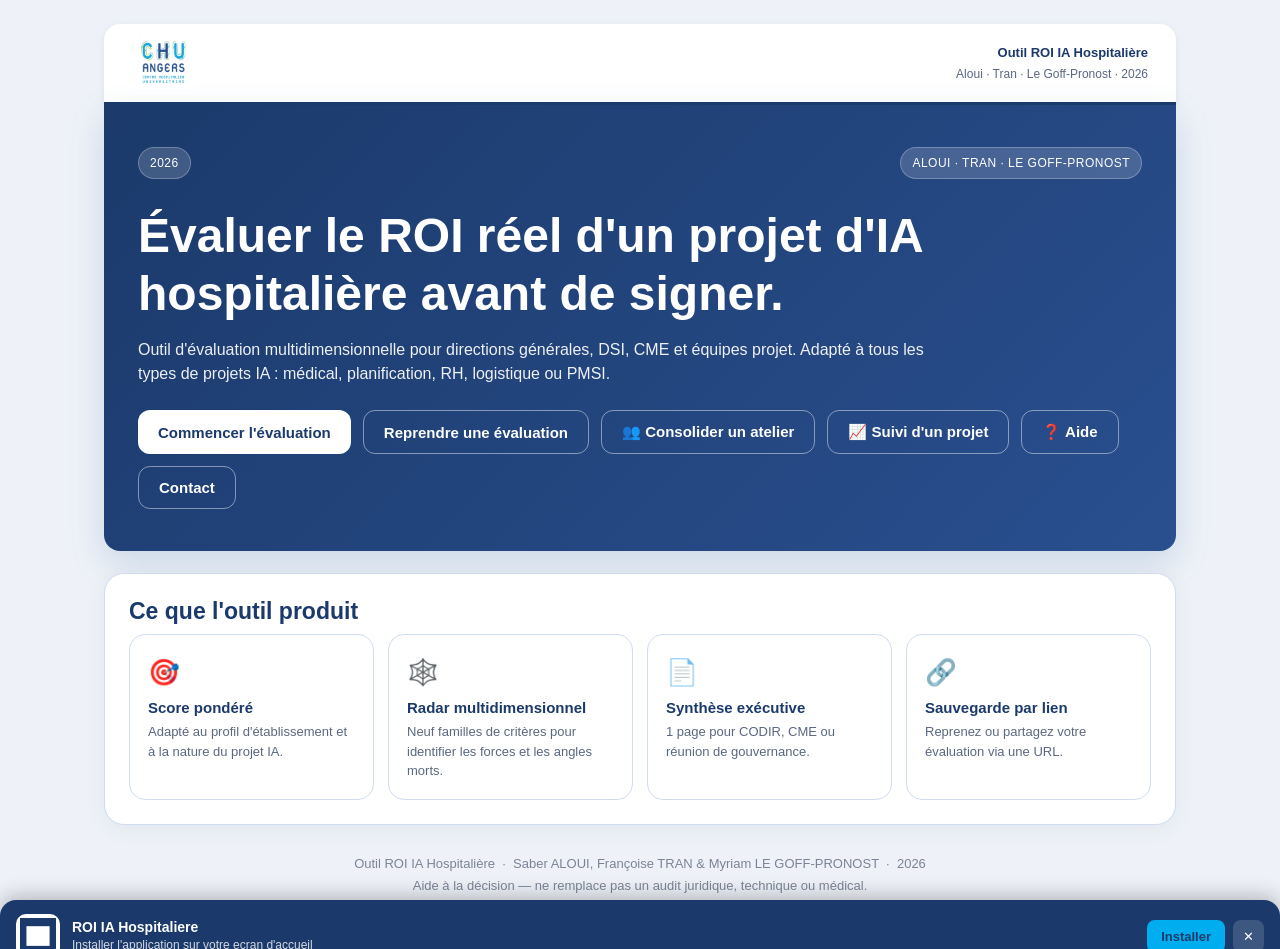
==== index.html @ 64e6f17e "Add files via upload" ====
<!DOCTYPE html>
<html lang="fr">
<head>
<meta charset="UTF-8">
<meta name="viewport" content="width=device-width, initial-scale=1.0, viewport-fit=cover">
<title>Outil ROI IA Hospitalière — Aloui, Tran & Le Goff-Pronost 2026</title>
<style>
*{box-sizing:border-box;margin:0;padding:0}
:root{
  --blue:#1B3A6B;--blue2:#2A4F8F;--line:#D0DCF0;
  --text:#1B2A42;--muted:#5A6880;
  --green:#0F6E56;--red:#A32D2D;--amber:#BA7517;
  --greenBg:#E5F4EE;--redBg:#FCEBEB;--amberBg:#FAEEDA;
  --radius:12px;
  /* CHU Angers */
  --navy:#1B3A6B;--cyan:#00AEEF;--mint:#8DC63F;
  --cyan-light:#E5F7FD;--navy-light:#EEF2F8;
}
body{font-family:"Segoe UI",Inter,Arial,sans-serif;background:#EEF2F8;color:var(--text);line-height:1.5}
h1,h2,h3{line-height:1.2}
button,input,select,textarea{font-family:inherit}
.page{max-width:1120px;margin:auto;padding:24px}
.hero{background:linear-gradient(135deg,#1B3A6B 0%,#2A4F8F 100%);color:white;border-radius:24px;padding:42px 34px;margin-bottom:22px;box-shadow:0 12px 35px rgba(31,92,153,.18)}
.hero-top{display:flex;justify-content:space-between;gap:20px;align-items:flex-start;flex-wrap:wrap;margin-bottom:28px}
.badge{display:inline-block;background:rgba(255,255,255,.16);border:1px solid rgba(255,255,255,.25);padding:6px 11px;border-radius:999px;font-size:12px;letter-spacing:.04em;text-transform:uppercase}
.hero h1{font-size:clamp(26px,4.5vw,48px);max-width:860px;margin:16px 0;font-weight:800}
.hero p{max-width:820px;font-size:16px;opacity:.92}
.hero-actions{display:flex;gap:12px;flex-wrap:wrap;margin-top:24px}
.btn{border:none;border-radius:12px;padding:12px 20px;cursor:pointer;font-weight:700;font-size:15px;transition:.15s}
.btn-sm{padding:8px 14px;font-size:13px;border-radius:10px}
.btn-primary{background:var(--blue);color:white}.btn-primary:hover{opacity:.88}
.btn-secondary{background:white;color:var(--blue);border:1.5px solid var(--line)}.btn-secondary:hover{border-color:var(--blue2)}
.btn-ghost{background:transparent;color:var(--blue);border:1.5px solid var(--line)}.btn-ghost:hover{background:#f0f6ff}
.btn-green{background:var(--green);color:white}.btn-green:hover{opacity:.88}
.hero .btn-primary{background:white;color:var(--blue)}.hero .btn-primary:hover{background:#f0f6ff}
.hero .btn-ghost{color:white;border-color:rgba(255,255,255,.45)}.hero .btn-ghost:hover{background:rgba(255,255,255,.1)}
.panel{background:white;border:1px solid var(--line);border-radius:20px;padding:24px;margin-bottom:18px;box-shadow:0 4px 22px rgba(20,50,90,.06)}
.grid{display:grid;gap:14px}
.grid-2{grid-template-columns:repeat(2,minmax(0,1fr))}
.grid-4{grid-template-columns:repeat(4,minmax(0,1fr))}
.card{border:1px solid var(--line);border-radius:16px;padding:18px;background:white}
.card .card-icon{font-size:1.6rem;margin-bottom:8px}
.card h3{font-size:15px;color:var(--blue);margin-bottom:5px;font-weight:700}
.card p{font-size:13px;color:var(--muted)}
@media(max-width:780px){.grid-2,.grid-4{grid-template-columns:1fr}.page{padding:12px}.panel{padding:16px}.hero{padding:26px 18px}}
.section-title{font-size:23px;color:var(--blue);margin-bottom:8px;font-weight:800}
.section-sub{color:var(--muted);margin-bottom:18px;font-size:14px;line-height:1.6}
.section-h3{font-size:16px;color:var(--blue);font-weight:800;margin:20px 0 10px}
.small{font-size:13px;color:var(--muted)}
.progress{display:flex;gap:8px;margin-bottom:22px;align-items:center}
.dot{height:7px;flex:1;border-radius:999px;background:#d7dfeb;transition:background .3s}
.dot.active{background:var(--blue)}.dot.done{background:var(--blue2)}
.step-label{font-size:12px;color:var(--muted);min-width:210px;text-align:right;font-weight:600}
.crit-progress{display:flex;align-items:center;gap:10px;background:#f6f9ff;border:1px solid var(--line);border-radius:12px;padding:10px 14px;margin-bottom:16px}
.crit-progress-bar{flex:1;height:6px;background:#dde5ef;border-radius:999px;overflow:hidden}
.crit-progress-fill{height:100%;background:var(--blue2);border-radius:999px;transition:width .3s}
.crit-progress-label{font-size:13px;color:var(--blue);font-weight:700;white-space:nowrap}
.form-row{display:grid;grid-template-columns:1fr 1fr;gap:12px;margin-bottom:12px}
@media(max-width:720px){.form-row{grid-template-columns:1fr}}
.field{margin-bottom:4px}
.field label{display:block;font-weight:700;font-size:13px;margin-bottom:6px;color:#2b3448}
.field input,.field select,.field textarea{width:100%;border:1px solid var(--line);border-radius:12px;padding:11px 12px;font-size:14px;background:white;transition:.15s}
.field input:focus,.field select:focus,.field textarea:focus{outline:none;border-color:var(--blue2);box-shadow:0 0 0 3px rgba(31,92,153,.1)}
.field textarea{min-height:80px;resize:vertical}
.nature-grid{display:grid;grid-template-columns:repeat(3,1fr);gap:10px;margin-bottom:20px}
@media(max-width:700px){.nature-grid{grid-template-columns:1fr 1fr}}
.nature-card{border:1.5px solid var(--line);border-radius:14px;padding:14px 12px;cursor:pointer;transition:all .18s;background:white;text-align:center}
.nature-card:hover{border-color:var(--blue2);background:#f4f8ff}
.nature-card.selected{border-color:var(--blue);background:#EBF3FC;box-shadow:0 0 0 3px rgba(31,92,153,.12)}
.nature-card .nature-icon{font-size:1.6rem;display:block;margin-bottom:6px}
.nature-card .nature-name{font-size:13px;font-weight:700;color:var(--blue)}
.nature-card .nature-desc{font-size:11px;color:var(--muted);margin-top:3px;line-height:1.4}
.family{border:1px solid var(--line);border-radius:18px;margin-bottom:12px;background:#fff;overflow:hidden}
.family-head{display:flex;justify-content:space-between;gap:14px;align-items:center;padding:16px 18px;cursor:pointer;user-select:none}
.family-head:hover{background:#f8fbff}
.family-title{font-size:16px;color:var(--blue);font-weight:800;display:flex;align-items:center;gap:8px}
.family-meta{display:flex;align-items:center;gap:10px}
.family-score-badge{font-size:12px;border-radius:999px;padding:3px 10px;font-weight:700;background:#eef2f7;color:var(--muted)}
.family-score-badge.ok{background:var(--greenBg);color:var(--green)}
.family-score-badge.warn{background:var(--amberBg);color:var(--amber)}
.family-score-badge.risk{background:var(--redBg);color:var(--red)}
.weight select{border:1px solid var(--line);border-radius:10px;padding:7px 9px;background:white;font-size:13px;cursor:pointer}
.family-body{padding:0 18px 16px;border-top:1px solid #f0f4f9}
/* CRITERION avec questions guidées */
.criterion{border:1px solid #edf1f6;border-radius:14px;margin:10px 0;background:#fbfdff;overflow:hidden}
.crit-main{padding:14px}
.crit-top{display:flex;justify-content:space-between;gap:12px;align-items:flex-start;flex-wrap:wrap}
.crit-label{font-weight:700;font-size:14px}
.crit-help{font-size:13px;color:var(--muted);margin-top:4px;line-height:1.5}
.scale-wrap{margin-top:12px}
.scale-labels{display:flex;justify-content:space-between;font-size:10px;color:var(--muted);padding:0 2px;margin-bottom:4px}
.scale{display:flex;gap:5px}
.scale button{border:1.5px solid var(--line);background:white;border-radius:10px;padding:8px 0;cursor:pointer;flex:1;font-weight:600;font-size:14px;transition:.12s;min-width:0}
.scale button:hover{border-color:var(--blue2);color:var(--blue);background:#f0f6ff}
.scale button.sel{background:var(--blue);border-color:var(--blue);color:white}
/* QUESTIONS GUIDÉES */
.guided-toggle{display:flex;align-items:center;gap:6px;font-size:12px;color:var(--blue2);cursor:pointer;padding:6px 14px 10px;border-top:1px dashed #e8edf4;background:#f8fbff}
.guided-toggle:hover{background:#f0f6ff}
.guided-panel{background:#f4f8ff;border-top:1px solid #dde5ef;padding:14px 16px;display:none}
.guided-panel.open{display:block}
.guided-q{margin-bottom:14px}
.guided-q:last-child{margin-bottom:0}
.guided-q-text{font-size:13px;font-weight:600;color:var(--text);margin-bottom:7px;line-height:1.4}
.guided-opts{display:flex;gap:6px;flex-wrap:wrap}
.guided-opt{border:1.5px solid var(--line);background:white;border-radius:10px;padding:6px 12px;cursor:pointer;font-size:12px;color:var(--muted);transition:.12s;line-height:1.3;text-align:left}
.guided-opt:hover{border-color:var(--blue2);color:var(--blue);background:#f0f6ff}
.guided-opt.sel{background:var(--blue);border-color:var(--blue);color:white}
.guided-result{margin-top:10px;font-size:12px;color:var(--muted);background:white;border:1px solid var(--line);border-radius:8px;padding:7px 10px;display:none}
.guided-result.show{display:block}
/* BADGE SCORE */
.badge-score{font-size:12px;border-radius:999px;padding:4px 10px;white-space:nowrap;font-weight:600}
.badge-score.ns{background:#eef2f7;color:var(--muted)}
.badge-score.risk{background:var(--redBg);color:var(--red)}
.badge-score.warn{background:var(--amberBg);color:var(--amber)}
.badge-score.ok{background:var(--greenBg);color:var(--green)}
.nav{display:flex;justify-content:space-between;gap:10px;flex-wrap:wrap;margin-top:22px;padding-top:16px;border-top:1px solid var(--line)}
/* RÉSULTATS */
.results-hero{background:linear-gradient(135deg,#1B3A6B 0%,#2A4F8F 100%);color:white;border-radius:20px;padding:28px 30px;display:flex;justify-content:space-between;gap:20px;align-items:center;flex-wrap:wrap;margin-bottom:18px}
.big-score{font-size:68px;font-weight:900;line-height:1}
.verdict{font-size:17px;font-weight:700;margin-top:8px}
.kpis{display:grid;grid-template-columns:repeat(4,1fr);gap:10px;margin-bottom:18px}
@media(max-width:900px){.kpis{grid-template-columns:repeat(2,1fr)}}
.kpi{background:white;border:1px solid var(--line);border-radius:16px;padding:16px}
.kpi small{display:block;color:var(--muted);font-size:11px;margin-bottom:6px;text-transform:uppercase;letter-spacing:.04em}
.kpi strong{font-size:20px;color:var(--blue);display:block}
.results-layout{display:grid;grid-template-columns:1fr 340px;gap:16px;margin-bottom:16px}
@media(max-width:860px){.results-layout{grid-template-columns:1fr}}
.dim-list{display:flex;flex-direction:column;gap:8px}
.dim{border:1px solid var(--line);border-radius:14px;padding:14px 16px;background:white}
.dim-head{display:flex;justify-content:space-between;gap:8px;font-weight:700;font-size:14px;margin-bottom:8px}
.bar{height:8px;background:#e8edf4;border-radius:999px;overflow:hidden}
.fill{height:100%;border-radius:999px;transition:width .6s}
.radar-wrap{background:white;border:1px solid var(--line);border-radius:20px;padding:20px;display:flex;flex-direction:column;align-items:center}
.radar-title{font-size:12px;color:var(--muted);text-transform:uppercase;letter-spacing:.05em;margin-bottom:12px;align-self:flex-start}
.alert{border-radius:14px;padding:13px 16px;margin:8px 0;font-size:14px;line-height:1.6}
.alert.red{background:var(--redBg);color:#741c1c;border-left:4px solid var(--red)}
.alert.amber{background:var(--amberBg);color:#654006;border-left:4px solid var(--amber)}
.alert.green{background:var(--greenBg);color:#0b4738;border-left:4px solid var(--green)}
.alert.blue{background:#EBF3FC;color:#153D68;border-left:4px solid var(--blue2)}
.reco-list{list-style:none;padding:0}
.reco-list li{padding:10px 14px;border-left:3px solid #00AEEF;background:#EEF2F8;border-radius:0 10px 10px 0;margin-bottom:8px;font-size:14px;line-height:1.5}
.table{width:100%;border-collapse:collapse;font-size:13px;margin-top:10px}
.table th,.table td{border-bottom:1px solid var(--line);padding:9px 10px;text-align:left;vertical-align:top}
.table th{color:var(--blue);background:#f6f9fc;font-weight:700}
.table tr:last-child td{border-bottom:none}
/* SAVE URL */
.save-bar{background:#f0f6ff;border:1px solid #c8dcf5;border-radius:12px;padding:12px 16px;margin-bottom:16px;display:flex;align-items:center;gap:10px;flex-wrap:wrap}
.save-bar input{flex:1;border:1px solid var(--line);border-radius:8px;padding:7px 10px;font-size:12px;font-family:monospace;background:white;min-width:200px}
/* SYNTHESE EXECUTIVE */
.exec-wrap{display:none}
.exec-wrap.show{display:block}
.exec-page{background:white;border:1px solid var(--line);border-radius:20px;padding:32px;margin-bottom:16px}
.exec-header{display:flex;justify-content:space-between;align-items:flex-start;margin-bottom:24px;padding-bottom:16px;border-bottom:2px solid var(--blue)}
.exec-title{font-size:20px;font-weight:800;color:var(--blue)}
.exec-meta{font-size:12px;color:var(--muted);text-align:right;line-height:1.8}
.exec-score-block{display:flex;align-items:center;gap:24px;background:var(--blue);color:white;border-radius:16px;padding:20px 24px;margin-bottom:20px}
.exec-score-num{font-size:56px;font-weight:900;line-height:1}
.exec-grid{display:grid;grid-template-columns:1fr 1fr;gap:16px;margin-bottom:20px}
.exec-section-title{font-size:13px;font-weight:800;color:var(--blue);text-transform:uppercase;letter-spacing:.05em;margin-bottom:8px}
.exec-alert{font-size:13px;padding:8px 12px;border-radius:8px;margin-bottom:6px;line-height:1.5}
.exec-alert.red{background:var(--redBg);color:#741c1c;border-left:3px solid var(--red)}
.exec-alert.amber{background:var(--amberBg);color:#654006;border-left:3px solid var(--amber)}
.exec-alert.green{background:var(--greenBg);color:#0b4738;border-left:3px solid var(--green)}
.exec-reco{font-size:13px;padding:7px 12px;border-left:3px solid #00AEEF;background:#EEF2F8;border-radius:0 8px 8px 0;margin-bottom:6px;line-height:1.5}
.exec-radar{display:flex;justify-content:center;margin-bottom:16px}
.exec-footer{font-size:11px;color:var(--muted);text-align:center;padding-top:12px;border-top:1px solid var(--line)}
/* ANON */
.check{display:flex;gap:10px;align-items:flex-start;margin:12px 0;font-size:14px;line-height:1.5}
.check input{margin-top:3px;flex-shrink:0}
.hidden{display:none!important}
.footer{text-align:center;color:#7a8496;font-size:13px;margin:28px 0;line-height:1.7}
.nature-context-label{font-size:12px;background:#EBF3FC;color:var(--blue2);border-radius:8px;padding:4px 10px;display:inline-block;margin-bottom:14px;font-weight:600}
@media print{
  body{background:white!important}
  .hero,.progress,.nav,.no-print,#contactPanel,#step0,#step1,#step3,#fullReport,.save-bar{display:none!important}
  #step2{display:block!important}
  #app{display:block!important;box-shadow:none!important;border:none!important}
  .page{max-width:none;padding:0}
  .panel{box-shadow:none;border:1px solid #ddd}
  .results-hero{background:#1F5C99!important;-webkit-print-color-adjust:exact;print-color-adjust:exact}
  .exec-score-block{background:#1F5C99!important;-webkit-print-color-adjust:exact;print-color-adjust:exact}
  .results-layout{grid-template-columns:1fr 300px}
  .footer,.exec-wrap.show{display:block!important}
  .exec-grid{grid-template-columns:1fr 1fr}
  .family-body{display:block!important}
}

/* ---- TOOLTIPS ---- */
.tip{display:inline-flex;align-items:center;justify-content:center;width:16px;height:16px;border-radius:50%;background:var(--cyan);color:white;font-size:10px;font-weight:700;cursor:pointer;margin-left:5px;vertical-align:middle;position:relative;flex-shrink:0}
.tip:hover .tip-box{display:block}
.tip-box{display:none;position:absolute;bottom:calc(100% + 8px);left:50%;transform:translateX(-50%);background:#1B3A6B;color:white;font-size:12px;line-height:1.5;padding:10px 13px;border-radius:10px;width:260px;z-index:999;font-weight:400;box-shadow:0 4px 16px rgba(0,0,0,.2)}
.tip-box::after{content:'';position:absolute;top:100%;left:50%;transform:translateX(-50%);border:6px solid transparent;border-top-color:#1B3A6B}
@media(max-width:600px){.tip-box{left:auto;right:0;transform:none}}

/* ---- CALCULATEUR ---- */
.calc-block{background:var(--navy-light);border:1.5px solid var(--line);border-radius:14px;padding:20px;margin-top:16px}
.calc-grid{display:grid;grid-template-columns:repeat(2,1fr);gap:12px;margin-bottom:16px}
@media(max-width:640px){.calc-grid{grid-template-columns:1fr}}
.calc-field label{display:flex;align-items:center;font-weight:700;font-size:13px;margin-bottom:6px;color:var(--navy)}
.calc-field input{width:100%;border:1.5px solid var(--line);border-radius:10px;padding:10px 12px;font-size:14px;background:white;transition:.15s}
.calc-field input:focus{outline:none;border-color:var(--cyan);box-shadow:0 0 0 3px rgba(0,174,239,.12)}
.calc-result{background:linear-gradient(135deg,var(--navy),#2A4F8F);color:white;border-radius:12px;padding:18px 20px;display:grid;grid-template-columns:repeat(3,1fr);gap:12px;text-align:center}
@media(max-width:640px){.calc-result{grid-template-columns:1fr}}
.calc-kpi small{display:block;font-size:11px;opacity:.7;text-transform:uppercase;letter-spacing:.05em;margin-bottom:4px}
.calc-kpi strong{font-size:22px;font-weight:900;color:var(--cyan)}
.calc-kpi span{font-size:11px;opacity:.65;display:block;margin-top:2px}
.calc-warning{margin-top:12px;font-size:13px;padding:10px 13px;border-radius:10px;background:rgba(186,117,23,.15);border-left:3px solid var(--amber);color:#5a3a00;line-height:1.5}

/* ---- CHECKLIST EDITEUR ---- */
.checklist-wrap{margin-top:8px}
.checklist-cat{margin-bottom:16px}
.checklist-cat-title{font-size:13px;font-weight:800;color:var(--navy);margin-bottom:8px;display:flex;align-items:center;gap:6px}
.checklist-cat-title::before{content:'';display:inline-block;width:3px;height:14px;background:var(--cyan);border-radius:2px}
.checklist-item{display:flex;align-items:flex-start;gap:10px;padding:8px 10px;border-radius:9px;margin-bottom:4px;font-size:13px;line-height:1.5;background:white;border:1px solid var(--line);cursor:pointer;transition:.12s}
.checklist-item:hover{border-color:var(--cyan);background:var(--cyan-light)}
.checklist-item input[type=checkbox]{margin-top:2px;flex-shrink:0;accent-color:var(--navy);width:15px;height:15px;cursor:pointer}
.checklist-item.checked{background:#f0f8f0;border-color:#9dd9a0}
.checklist-item label{cursor:pointer;flex:1}
.checklist-progress{display:flex;align-items:center;gap:10px;background:var(--cyan-light);border:1px solid rgba(0,174,239,.2);border-radius:10px;padding:9px 13px;margin-bottom:14px}
.checklist-progress-bar{flex:1;height:5px;background:rgba(0,174,239,.2);border-radius:999px;overflow:hidden}
.checklist-progress-fill{height:100%;background:var(--cyan);border-radius:999px;transition:width .3s}
.checklist-score{font-size:13px;color:var(--navy);font-weight:700;white-space:nowrap}

/* ---- À PROPOS ---- */
.apropos-grid{display:grid;grid-template-columns:repeat(2,1fr);gap:16px;margin-bottom:18px}
@media(max-width:640px){.apropos-grid{grid-template-columns:1fr}}
.auteur-card{border:1.5px solid var(--line);border-radius:14px;padding:16px;background:white;transition:.15s}
.auteur-card:hover{border-color:var(--cyan)}
.auteur-card .auteur-nom{font-size:15px;font-weight:800;color:var(--navy);margin-bottom:3px}
.auteur-card .auteur-titre{font-size:12px;color:var(--cyan);font-weight:600;margin-bottom:6px}
.auteur-card .auteur-bio{font-size:12px;color:var(--muted);line-height:1.5}
.article-ref{background:var(--navy-light);border:1.5px solid var(--line);border-left:4px solid var(--cyan);border-radius:0 12px 12px 0;padding:14px 16px;margin-bottom:16px;font-size:13px;line-height:1.6}
.article-ref strong{color:var(--navy);display:block;margin-bottom:4px}
.version-badge{display:inline-block;background:var(--cyan-light);color:var(--navy);border:1px solid rgba(0,174,239,.25);border-radius:8px;padding:4px 10px;font-size:12px;font-weight:700;margin-right:8px}

/* ---- EXEMPLES PRÉ-REMPLIS ---- */
.examples-section{margin-bottom:20px}
.examples-grid{display:grid;grid-template-columns:repeat(3,1fr);gap:12px;margin-top:12px}
@media(max-width:700px){.examples-grid{grid-template-columns:1fr}}
.example-card{border:1.5px solid var(--line);border-radius:14px;padding:16px;background:white;cursor:pointer;transition:all .18s;text-align:left}
.example-card:hover{border-color:var(--cyan);background:var(--cyan-light);transform:translateY(-2px);box-shadow:0 6px 20px rgba(0,174,239,.12)}
.example-card .ex-icon{font-size:1.6rem;margin-bottom:8px;display:block}
.example-card .ex-title{font-size:14px;font-weight:800;color:var(--navy);margin-bottom:4px}
.example-card .ex-desc{font-size:12px;color:var(--muted);line-height:1.4;margin-bottom:8px}
.example-card .ex-tags{display:flex;gap:5px;flex-wrap:wrap}
.example-card .ex-tag{font-size:11px;background:var(--navy-light);color:var(--navy);border-radius:6px;padding:2px 7px;font-weight:600}

/* ---- INDICATEUR MATURITÉ ---- */
.maturity-block{background:white;border:1.5px solid var(--line);border-radius:14px;padding:18px;margin-bottom:14px}
.maturity-header{display:flex;justify-content:space-between;align-items:center;margin-bottom:14px}
.maturity-title{font-size:15px;font-weight:800;color:var(--navy)}
.maturity-score-big{font-size:36px;font-weight:900;color:var(--cyan);line-height:1}
.maturity-score-label{font-size:11px;color:var(--muted);text-transform:uppercase;letter-spacing:.05em}
.maturity-grid{display:grid;grid-template-columns:repeat(3,1fr);gap:10px;margin-bottom:12px}
@media(max-width:600px){.maturity-grid{grid-template-columns:1fr}}
.maturity-item{border:1px solid var(--line);border-radius:10px;padding:11px 13px;background:#fafcff}
.maturity-item-label{font-size:11px;color:var(--muted);font-weight:600;text-transform:uppercase;letter-spacing:.04em;margin-bottom:4px}
.maturity-item-value{font-size:13px;font-weight:700;color:var(--navy)}
.maturity-bar-wrap{margin-bottom:6px}
.maturity-bar-label{display:flex;justify-content:space-between;font-size:12px;margin-bottom:4px}
.maturity-bar-label span:first-child{color:var(--muted)}
.maturity-bar-label span:last-child{font-weight:700;color:var(--navy)}
.maturity-bar{height:6px;background:#e0e8f4;border-radius:999px;overflow:hidden;margin-bottom:8px}
.maturity-fill{height:100%;border-radius:999px;transition:width .6s}
.maturity-verdict{font-size:13px;padding:10px 13px;border-radius:10px;line-height:1.5}

/* ---- ALERTES DYNAMIQUES ---- */
.inline-alert{border-radius:10px;padding:10px 13px;margin-top:8px;font-size:13px;line-height:1.5;display:none;animation:fadeIn .2s ease}
.inline-alert.show{display:flex;gap:8px;align-items:flex-start}
.inline-alert.critical{background:#FCEBEB;border-left:3px solid #A32D2D;color:#741c1c}
.inline-alert.warning{background:#FAEEDA;border-left:3px solid #BA7517;color:#654006}
@keyframes fadeIn{from{opacity:0;transform:translateY(-4px)}to{opacity:1;transform:translateY(0)}}

/* ---- COMPARATEUR MODAL ---- */
.comp-overlay{position:fixed;inset:0;background:rgba(20,40,80,.55);z-index:1000;display:none;align-items:center;justify-content:center;padding:16px;backdrop-filter:blur(2px)}
.comp-overlay.show{display:flex}
.comp-modal{background:white;border-radius:20px;width:100%;max-width:820px;max-height:90vh;overflow-y:auto;box-shadow:0 24px 64px rgba(20,40,80,.25);display:flex;flex-direction:column}
.comp-modal-header{background:linear-gradient(135deg,var(--navy),#2A4F8F);color:white;padding:20px 24px;border-radius:20px 20px 0 0;display:flex;justify-content:space-between;align-items:center;flex-shrink:0}
.comp-modal-title{font-size:17px;font-weight:800}
.comp-modal-close{background:rgba(255,255,255,.15);border:none;color:white;border-radius:8px;width:32px;height:32px;cursor:pointer;font-size:16px;transition:.15s}
.comp-modal-close:hover{background:rgba(255,255,255,.28)}
.comp-modal-body{padding:22px;flex:1;min-height:0}
.comp-modal-footer{padding:14px 22px;border-top:1px solid var(--line);display:flex;justify-content:space-between;align-items:center;flex-shrink:0;gap:10px;flex-wrap:wrap}
.comp-stepper{display:flex;gap:0;margin-bottom:20px}
.comp-step{flex:1;text-align:center;position:relative}
.comp-step::after{content:'';position:absolute;top:15px;left:50%;width:100%;height:2px;background:var(--line);z-index:0}
.comp-step:last-child::after{display:none}
.comp-step-dot{width:30px;height:30px;border-radius:50%;border:2px solid var(--line);background:white;display:flex;align-items:center;justify-content:center;font-size:12px;font-weight:700;color:var(--muted);margin:0 auto 5px;position:relative;z-index:1;transition:.2s}
.comp-step.active .comp-step-dot{background:var(--cyan);border-color:var(--cyan);color:white}
.comp-step.done .comp-step-dot{background:var(--navy);border-color:var(--navy);color:white}
.comp-step.done::after{background:var(--navy)}
.comp-step-label{font-size:11px;color:var(--muted);font-weight:600}
.comp-step.active .comp-step-label,.comp-step.done .comp-step-label{color:var(--navy)}
.comp-name-row{display:grid;grid-template-columns:1fr 1fr;gap:14px;margin-bottom:18px}
@media(max-width:580px){.comp-name-row{grid-template-columns:1fr}}
.comp-name-card{border:2px solid var(--line);border-radius:14px;padding:15px}
.comp-name-card.sol-a{border-color:var(--cyan);background:var(--cyan-light)}
.comp-name-card.sol-b{border-color:var(--navy);background:var(--navy-light)}
.comp-name-card label{display:block;font-size:11px;font-weight:700;text-transform:uppercase;letter-spacing:.05em;margin-bottom:6px}
.comp-name-card.sol-a label{color:var(--cyan)}
.comp-name-card.sol-b label{color:var(--navy)}
.comp-name-card input{width:100%;border:1.5px solid var(--line);border-radius:9px;padding:8px 11px;font-size:14px;font-weight:700;background:white;transition:.15s}
.comp-name-card input:focus{outline:none;border-color:var(--cyan)}
.comp-name-card .cscore{font-size:28px;font-weight:900;line-height:1;margin-top:8px}
.comp-name-card .csub{font-size:12px;color:var(--muted);margin-top:3px}
.comp-eval-hint{background:var(--navy-light);border-radius:10px;padding:11px 14px;font-size:13px;color:var(--navy);line-height:1.5;margin-bottom:14px;border-left:3px solid var(--cyan)}
.comp-prog{display:flex;align-items:center;gap:10px;margin-bottom:14px}
.comp-prog-bar{flex:1;height:5px;background:var(--line);border-radius:999px;overflow:hidden}
.comp-prog-fill{height:100%;background:var(--cyan);border-radius:999px;transition:width .3s}
.comp-prog-label{font-size:12px;font-weight:700;color:var(--navy);white-space:nowrap}
.cfam{border:1.5px solid var(--line);border-radius:12px;margin-bottom:8px;overflow:hidden;background:white}
.cfam-head{display:flex;justify-content:space-between;align-items:center;padding:11px 14px;cursor:pointer;transition:.12s}
.cfam-head:hover{background:var(--cyan-light)}
.cfam-name{font-size:14px;font-weight:700;color:var(--navy)}
.cfam-score{font-size:13px;font-weight:700;color:var(--muted)}
.cfam-body{padding:10px 14px 12px;border-top:1px solid var(--line);display:none}
.cfam-body.open{display:block}
.ccrit{display:flex;align-items:center;gap:10px;padding:6px 0;border-bottom:1px solid #f0f4f9;flex-wrap:wrap}
.ccrit:last-child{border-bottom:none}
.ccrit-label{font-size:12px;color:var(--muted);flex:1;min-width:120px;line-height:1.3}
.ccrit-scale{display:flex;gap:4px}
.ccrit-scale button{width:30px;height:30px;border:1.5px solid var(--line);border-radius:7px;background:white;cursor:pointer;font-size:13px;font-weight:700;color:var(--navy);transition:.1s}
.ccrit-scale button:hover{border-color:var(--cyan);background:var(--cyan-light)}
.ccrit-scale button.sel{background:var(--navy);border-color:var(--navy);color:white}
.comp-res-scores{display:grid;grid-template-columns:1fr auto 1fr;gap:10px;align-items:center;margin-bottom:16px}
.comp-res-card{border-radius:14px;padding:14px;text-align:center}
.comp-res-card.sol-a{background:var(--cyan-light);border:2px solid var(--cyan)}
.comp-res-card.sol-b{background:var(--navy-light);border:2px solid var(--navy)}
.comp-res-card.winner{box-shadow:0 4px 16px rgba(0,0,0,.1);transform:scale(1.03)}
.comp-res-name{font-size:12px;font-weight:800;text-transform:uppercase;letter-spacing:.04em;margin-bottom:3px}
.comp-res-card.sol-a .comp-res-name{color:var(--cyan)}
.comp-res-card.sol-b .comp-res-name{color:var(--navy)}
.comp-res-score{font-size:36px;font-weight:900;line-height:1}
.comp-res-verdict{font-size:11px;color:var(--muted);margin-top:3px;line-height:1.3}
.comp-vs{font-size:18px;font-weight:900;color:var(--muted);text-align:center}
.comp-banner{background:linear-gradient(135deg,var(--navy),#2A4F8F);color:white;border-radius:12px;padding:13px 16px;margin-bottom:14px;text-align:center}
.comp-banner-label{font-size:10px;opacity:.75;text-transform:uppercase;letter-spacing:.07em;margin-bottom:3px}
.comp-banner-text{font-size:15px;font-weight:800}
.comp-radars{display:grid;grid-template-columns:1fr 1fr;gap:12px;margin-bottom:14px}
@media(max-width:560px){.comp-radars{grid-template-columns:1fr}}
.comp-radar-box{border:1.5px solid var(--line);border-radius:12px;padding:12px;text-align:center;background:white}
.comp-radar-label{font-size:11px;font-weight:700;text-transform:uppercase;letter-spacing:.04em;margin-bottom:6px}
.comp-radar-box.sol-a .comp-radar-label{color:var(--cyan)}
.comp-radar-box.sol-b .comp-radar-label{color:var(--navy)}
.comp-dim-table{width:100%;border-collapse:collapse;font-size:12px}
.comp-dim-table th{background:var(--navy-light);color:var(--navy);padding:7px 10px;text-align:left;font-weight:700;border-bottom:2px solid var(--line)}
.comp-dim-table td{padding:7px 10px;border-bottom:1px solid var(--line);vertical-align:middle}
.comp-dim-table tr:last-child td{border-bottom:none;font-weight:800;background:var(--navy-light)}

/* ---- FEUILLE DE ROUTE ---- */
.roadmap-wrap{margin-top:4px}
.roadmap-phase{border:1.5px solid var(--line);border-radius:14px;margin-bottom:12px;overflow:hidden;background:white}
.roadmap-phase-header{display:flex;align-items:center;gap:12px;padding:13px 16px;border-bottom:1px solid var(--line)}
.roadmap-phase-icon{width:36px;height:36px;border-radius:50%;display:flex;align-items:center;justify-content:center;font-size:15px;flex-shrink:0;font-weight:800}
.roadmap-phase.urgent .roadmap-phase-icon{background:var(--redBg);color:var(--red2)}
.roadmap-phase.important .roadmap-phase-icon{background:var(--amberBg);color:var(--amber)}
.roadmap-phase.normal .roadmap-phase-icon{background:var(--greenBg);color:var(--green)}
.roadmap-phase-meta{flex:1}
.roadmap-phase-title{font-size:14px;font-weight:800;color:var(--navy)}
.roadmap-phase.urgent .roadmap-phase-title{color:var(--red2)}
.roadmap-phase.important .roadmap-phase-title{color:var(--amber)}
.roadmap-phase.normal .roadmap-phase-title{color:var(--green)}
.roadmap-phase-sub{font-size:12px;color:var(--muted);margin-top:1px}
.roadmap-count{font-size:12px;font-weight:700;padding:3px 10px;border-radius:999px;white-space:nowrap}
.roadmap-phase.urgent .roadmap-count{background:var(--redBg);color:var(--red2)}
.roadmap-phase.important .roadmap-count{background:var(--amberBg);color:var(--amber)}
.roadmap-phase.normal .roadmap-count{background:var(--greenBg);color:var(--green)}
.roadmap-actions{padding:10px 16px 14px}
.roadmap-action{display:flex;align-items:flex-start;gap:10px;padding:8px 10px;border-radius:9px;margin-bottom:5px;font-size:13px;line-height:1.5;background:#fafcff;border:1px solid #eef2f8;transition:.12s}
.roadmap-action:hover{border-color:var(--cyan);background:var(--cyan-light)}
.roadmap-action:last-child{margin-bottom:0}
.roadmap-action-check{width:20px;height:20px;border:2px solid var(--line);border-radius:5px;flex-shrink:0;margin-top:1px;cursor:pointer;transition:.12s;display:flex;align-items:center;justify-content:center;font-size:11px}
.roadmap-action-check:hover{border-color:var(--cyan)}
.roadmap-action-check.done{background:var(--navy);border-color:var(--navy);color:white}
.roadmap-action-check.done::after{content:'✓'}
.roadmap-action-text{flex:1;color:var(--text)}
.roadmap-action-text.done-text{color:var(--muted);text-decoration:line-through}
.roadmap-action-tag{font-size:11px;background:var(--navy-light);color:var(--navy);border-radius:6px;padding:2px 7px;white-space:nowrap;font-weight:600;flex-shrink:0}
.roadmap-progress{display:flex;align-items:center;gap:10px;background:var(--navy-light);border-radius:10px;padding:10px 14px;margin-bottom:14px}
.roadmap-progress-bar{flex:1;height:6px;background:rgba(27,58,107,.15);border-radius:999px;overflow:hidden}
.roadmap-progress-fill{height:100%;background:var(--navy);border-radius:999px;transition:width .4s}
.roadmap-progress-label{font-size:13px;font-weight:700;color:var(--navy);white-space:nowrap}
.roadmap-empty{text-align:center;padding:20px;color:var(--muted);font-size:14px}

/* ---- WIZARD DIMENSIONS ---- */
.dim-wizard{position:relative}
.dim-wizard-nav{display:flex;align-items:center;justify-content:space-between;gap:10px;margin-bottom:18px;flex-wrap:wrap}
.dim-wizard-stepper{display:flex;gap:4px;flex:1;min-width:0;overflow-x:auto;padding-bottom:2px}
.dim-wizard-dot{width:28px;height:28px;border-radius:50%;border:2px solid var(--line);background:white;display:flex;align-items:center;justify-content:center;font-size:11px;font-weight:700;color:var(--muted);cursor:pointer;transition:.15s;flex-shrink:0;position:relative}
.dim-wizard-dot:hover{border-color:var(--cyan)}
.dim-wizard-dot.active{background:var(--navy);border-color:var(--navy);color:white;transform:scale(1.15)}
.dim-wizard-dot.done{background:var(--cyan);border-color:var(--cyan);color:white}
.dim-wizard-dot.partial{background:var(--amberBg);border-color:var(--amber);color:var(--amber)}
.dim-wizard-dot-tip{position:absolute;bottom:calc(100% + 6px);left:50%;transform:translateX(-50%);background:#1B3A6B;color:white;font-size:11px;padding:4px 8px;border-radius:6px;white-space:nowrap;pointer-events:none;opacity:0;transition:.15s;z-index:10}
.dim-wizard-dot:hover .dim-wizard-dot-tip{opacity:1}
.dim-page{display:none;animation:dimFadeIn .2s ease}
.dim-page.active{display:block}
@keyframes dimFadeIn{from{opacity:0;transform:translateY(6px)}to{opacity:1;transform:translateY(0)}}
.dim-page-header{display:flex;align-items:center;gap:14px;padding:18px 20px;background:linear-gradient(135deg,var(--navy),#2A4F8F);border-radius:14px;margin-bottom:16px;color:white}
.dim-page-icon{font-size:2.2rem;flex-shrink:0}
.dim-page-name{font-size:20px;font-weight:800;line-height:1.2}
.dim-page-desc{font-size:13px;opacity:.8;margin-top:3px;line-height:1.4}
.dim-page-score{text-align:right;flex-shrink:0}
.dim-page-score-val{font-size:32px;font-weight:900;color:var(--cyan);line-height:1}
.dim-page-score-label{font-size:11px;opacity:.7;text-transform:uppercase;letter-spacing:.04em}
.dim-criterion{border:1.5px solid var(--line);border-radius:14px;padding:18px;margin-bottom:12px;background:white;transition:.15s}
.dim-criterion:hover{border-color:var(--cyan);box-shadow:0 2px 12px rgba(0,174,239,.08)}
.dim-criterion.scored{border-color:rgba(0,174,239,.3);background:#FAFCFF}
.dim-crit-label{font-size:15px;font-weight:700;color:var(--navy);margin-bottom:5px}
.dim-crit-help{font-size:13px;color:var(--muted);margin-bottom:14px;line-height:1.5}
.dim-scale{display:flex;gap:8px;margin-bottom:10px}
.dim-scale-btn{flex:1;border:2px solid var(--line);border-radius:12px;padding:10px 4px;cursor:pointer;text-align:center;transition:.15s;background:white}
.dim-scale-btn:hover{border-color:var(--cyan);background:var(--cyan-light)}
.dim-scale-btn.sel{background:var(--navy);border-color:var(--navy);color:white}
.dim-scale-btn .scale-num{font-size:18px;font-weight:900;display:block;line-height:1}
.dim-scale-btn .scale-lbl{font-size:10px;color:var(--muted);display:block;margin-top:2px;line-height:1.2}
.dim-scale-btn.sel .scale-lbl{color:rgba(255,255,255,.7)}
.dim-wizard-footer{display:flex;justify-content:space-between;align-items:center;gap:10px;margin-top:20px;padding-top:16px;border-top:2px solid var(--line);flex-wrap:wrap}
.dim-counter{font-size:13px;color:var(--muted);font-weight:600}
.dim-counter strong{color:var(--navy)}
.dim-rps-alert{background:var(--amberBg);border:1.5px solid var(--amber);border-radius:12px;padding:13px 16px;margin-bottom:14px;font-size:13px;color:#654006;line-height:1.5;display:flex;gap:10px;align-items:flex-start}

/* ============================================================
   RESPONSIVE MOBILE — smartphone (max 480px)
   ============================================================ */
@media (max-width: 480px) {

  /* Layout général */
  .page { padding: 10px 8px 24px; }
  
  /* Header institutionnel */
  .inst-header { padding: 10px 14px; border-radius: 12px 12px 0 0; }
  .inst-logo-chu { height: 38px; }

  /* Hero */
  .hero { padding: 20px 16px 24px; border-radius: 0 0 12px 12px; }
  .hero h1 { font-size: 22px; margin: 10px 0; }
  .hero p { font-size: 14px; }
  .hero-actions { gap: 8px; }
  .hero-actions .btn { width: 100%; justify-content: center; font-size: 14px; padding: 13px 16px; }
  .badge { font-size: 10px; padding: 4px 9px; }

  /* Feature cards */
  .grid-4 { grid-template-columns: 1fr 1fr; gap: 10px; }
  .card { padding: 14px; }
  .card .card-icon { font-size: 1.3rem; }
  .card h3 { font-size: 13px; }
  .card p { font-size: 12px; }

  /* Exemples pré-remplis */
  .examples-grid { grid-template-columns: 1fr; gap: 10px; }

  /* Panel */
  .panel { padding: 14px; border-radius: 14px; margin-bottom: 14px; }
  .section-title { font-size: 19px; }
  .section-sub { font-size: 13px; }

  /* Formulaires contexte */
  .form-row { grid-template-columns: 1fr; gap: 10px; }
  .field label { font-size: 13px; }
  .field input, .field select, .field textarea {
    padding: 13px 12px; font-size: 16px; /* 16px évite le zoom iOS */
    border-radius: 10px;
  }

  /* Nature selector */
  .nature-grid { grid-template-columns: 1fr 1fr; gap: 8px; }
  .nature-card { padding: 12px 8px; border-radius: 12px; }
  .nature-card .nature-icon { font-size: 1.4rem; }
  .nature-card .nature-name { font-size: 12px; }
  .nature-card .nature-desc { font-size: 10px; display: none; }

  /* Progress */
  .progress { gap: 4px; margin-bottom: 16px; }
  .step-label { font-size: 11px; min-width: 0; }

  /* Barre critères */
  .crit-progress { padding: 9px 12px; }
  .crit-progress-label { font-size: 12px; }

  /* ---- WIZARD DIMENSIONS ---- */
  .dim-wizard-nav { margin-bottom: 14px; }
  .dim-wizard-stepper { gap: 6px; justify-content: center; }
  .dim-wizard-dot { width: 34px; height: 34px; font-size: 14px; }
  .dim-wizard-dot-tip { display: none; } /* Pas de tooltip sur mobile */

  .dim-page-header {
    padding: 14px 16px;
    border-radius: 12px;
    margin-bottom: 14px;
    gap: 10px;
  }
  .dim-page-icon { font-size: 1.8rem; }
  .dim-page-name { font-size: 17px; }
  .dim-page-desc { font-size: 12px; }
  .dim-page-score-val { font-size: 26px; }

  .dim-criterion { padding: 14px; border-radius: 12px; margin-bottom: 10px; }
  .dim-crit-label { font-size: 14px; }
  .dim-crit-help { font-size: 12px; margin-bottom: 12px; }

  /* Scale — boutons larges tactiles */
  .dim-scale { gap: 5px; }
  .dim-scale-btn {
    border-radius: 10px;
    padding: 12px 2px;
    min-height: 56px;
  }
  .dim-scale-btn .scale-num { font-size: 20px; }
  .dim-scale-btn .scale-lbl { font-size: 9px; }

  .dim-wizard-footer { gap: 8px; padding-top: 14px; }
  .dim-counter { font-size: 12px; }
  #dimBtnNext, #dimBtnPrev { padding: 12px 16px; font-size: 14px; }

  /* Questions guidées */
  .guided-toggle { font-size: 12px; padding: 8px 12px 10px; }
  .guided-q-text { font-size: 13px; }
  .guided-opt { font-size: 12px; padding: 8px 10px; }

  /* Alertes inline */
  .inline-alert { font-size: 12px; padding: 9px 11px; }

  /* Résultats */
  .results-hero { padding: 20px 18px; flex-direction: column; gap: 14px; }
  .big-score { font-size: 52px; }
  .verdict { font-size: 15px; }
  .kpis { grid-template-columns: 1fr 1fr; gap: 8px; }
  .kpi { padding: 12px; }
  .kpi small { font-size: 10px; }
  .kpi strong { font-size: 17px; }
  .results-layout { grid-template-columns: 1fr; }
  .dim-list { gap: 6px; }
  .dim { padding: 11px 13px; }
  .dim-head { font-size: 13px; }
  .bar { height: 6px; }

  /* Maturity block */
  .maturity-grid { grid-template-columns: 1fr; gap: 8px; }
  .maturity-score-big { font-size: 28px; }
  .maturity-bar-label { font-size: 12px; }

  /* Alertes */
  .alert { font-size: 13px; padding: 11px 13px; }

  /* Recommandations */
  .reco-list li { font-size: 13px; padding: 9px 12px; }

  /* Feuille de route */
  .roadmap-phase-header { padding: 11px 13px; gap: 10px; }
  .roadmap-phase-icon { width: 32px; height: 32px; font-size: 13px; }
  .roadmap-phase-title { font-size: 13px; }
  .roadmap-phase-sub { font-size: 11px; }
  .roadmap-action { padding: 8px 10px; font-fize: 12px; gap: 8px; }
  .roadmap-action-text { font-size: 12px; }
  .roadmap-action-tag { font-size: 10px; padding: 2px 6px; display: none; }
  .roadmap-action-check { width: 18px; height: 18px; }

  /* Checklist */
  .checklist-item { font-size: 12px; padding: 8px 10px; }
  .checklist-cat-title { font-size: 13px; }

  /* Nav boutons */
  .nav { gap: 8px; padding-top: 14px; }
  .nav .btn { font-size: 13px; padding: 11px 14px; }
  .nav .btn-sm { font-size: 12px; padding: 9px 11px; }

  /* Calculateur */
  .calc-grid { grid-template-columns: 1fr; }
  .calc-result { grid-template-columns: 1fr; gap: 8px; }
  .calc-kpi strong { font-size: 18px; }

  /* Synthèse exec */
  .exec-page { padding: 18px; }
  .exec-header { flex-direction: column; gap: 10px; }
  .exec-grid { grid-template-columns: 1fr; }
  .exec-score-num { font-size: 40px; }

  /* À propos */
  .apropos-grid { grid-template-columns: 1fr; }

  /* Tableau détail */
  .table { font-size: 12px; }
  .table th, .table td { padding: 7px 8px; }
  /* Masquer la colonne description sur mobile */
  .table th:last-child, .table td:last-child { display: none; }

  /* Comparateur modal */
  .comp-modal { border-radius: 16px 16px 0 0; max-height: 92vh; }
  .comp-overlay { align-items: flex-end; padding: 0; }
  .comp-modal-header { padding: 16px 18px; border-radius: 16px 16px 0 0; }
  .comp-modal-title { font-size: 15px; }
  .comp-modal-body { padding: 16px; }
  .comp-modal-footer { padding: 12px 16px; }
  .comp-name-row { grid-template-columns: 1fr; }
  .comp-name-card { padding: 13px; }
  .comp-radars { grid-template-columns: 1fr; }
  .ccrit { flex-direction: column; gap: 8px; }
  .ccrit-scale button { width: 36px; height: 36px; font-size: 14px; }
  .comp-res-scores { gap: 6px; }
  .comp-res-score { font-size: 28px; }

  /* Footer */
  .footer { font-size: 11px; gap: 10px; flex-direction: column; }
  .footer img { height: 20px; }

  /* Save bar */
  .save-bar { flex-direction: column; align-items: stretch; gap: 8px; }
  .save-bar input { font-size: 11px; }
}

/* Tablette — ajustements intermédiaires */
@media (min-width: 481px) and (max-width: 768px) {
  .page { padding: 14px 12px; }
  .hero { padding: 28px 20px; }
  .hero h1 { font-size: 26px; }
  .grid-4 { grid-template-columns: 1fr 1fr; }
  .form-row { grid-template-columns: 1fr; }
  .results-layout { grid-template-columns: 1fr; }
  .kpis { grid-template-columns: repeat(2, 1fr); }
  .dim-scale { gap: 6px; }
  .dim-scale-btn { padding: 10px 2px; min-height: 52px; }
  .dim-scale-btn .scale-num { font-size: 18px; }
  .nature-card .nature-desc { font-size: 11px; }
  .comp-overlay { align-items: flex-end; padding: 0; }
  .comp-modal { border-radius: 16px 16px 0 0; }
}

/* Touch — améliorer la zone de clic sur tous écrans tactiles */
@media (hover: none) and (pointer: coarse) {
  .dim-scale-btn { min-height: 52px; }
  .scale button { min-height: 44px; min-width: 44px; }
  .btn { min-height: 44px; }
  .btn-sm { min-height: 40px; }
  .guided-opt { min-height: 40px; }
  .roadmap-action-check { width: 24px; height: 24px; }
  .dim-wizard-dot { width: 36px; height: 36px; }
  .ccrit-scale button { width: 40px; height: 40px; }
  /* Désactiver hover states qui collent sur tactile */
  .dim-criterion:hover { border-color: var(--line); box-shadow: none; }
  .card:hover { border-color: var(--line); }
}


/* v6.1 — pondérations, N.É., calculateur, sensibilité */
.dim-scale{flex-wrap:wrap}
.dim-scale-btn.na .scale-num{color:var(--muted)}
.dim-scale-btn.na.sel{border-color:var(--muted);background:#f0f2f6}
.wpanel{background:#fff;border:1.5px solid var(--line);border-radius:14px;padding:14px 16px;margin-bottom:14px}
.wrow{display:flex;align-items:center;gap:12px;padding:5px 0}
.wlabel{flex:0 0 190px;font-size:13px;font-weight:600;color:var(--navy)}
.wrow input[type=range]{flex:1;accent-color:var(--cyan)}
.wval{flex:0 0 28px;text-align:center;font-weight:800;font-size:13px;color:var(--blue);background:var(--navy-light);border-radius:6px;padding:2px 0}
.wcustom-badge{font-size:10px;background:var(--amberBg);color:var(--amber);border-radius:999px;padding:2px 8px;vertical-align:middle;font-weight:700}
.calc-panel{background:#fff;border:1.5px solid var(--line);border-radius:14px;padding:16px;margin-bottom:14px}
.calc-inputs{display:grid;grid-template-columns:repeat(auto-fit,minmax(185px,1fr));gap:10px;margin-bottom:12px}
.calc-field label{font-size:11.5px;font-weight:700;color:var(--muted);display:block;margin-bottom:3px}
.calc-field input{width:100%;padding:8px 10px;border:1.5px solid var(--line);border-radius:9px;font-size:14px;box-sizing:border-box}
.calc-adoption{margin:8px 0 12px}
.calc-adoption label{font-size:13px;font-weight:700;color:var(--navy)}
.calc-adoption input[type=range]{width:100%;accent-color:var(--cyan);margin-top:4px}
.calc-scen-grid{display:grid;grid-template-columns:repeat(auto-fit,minmax(175px,1fr));gap:10px}
.calc-scen{border:1.5px solid var(--line);border-radius:12px;padding:11px 13px}
.calc-scen.real{border-color:var(--cyan);background:var(--cyan-light)}
.calc-scen h4{margin:0 0 7px;font-size:12px;text-transform:uppercase;letter-spacing:.04em;color:var(--muted)}
.calc-scen .crow{display:flex;justify-content:space-between;font-size:12.5px;padding:2px 0}
.calc-scen .roi{font-weight:800;font-size:14px}
.calc-be{margin-top:10px;font-size:13px;font-weight:700;color:var(--navy)}
.calc-note{margin-top:12px;font-size:12px;color:var(--muted);font-style:italic;border-left:3px solid var(--line);padding-left:10px;line-height:1.5}
.sens-panel{background:#fff;border:1.5px solid var(--line);border-radius:14px;padding:14px 16px;margin-bottom:14px}
.sens-row{display:flex;align-items:center;gap:10px;padding:4px 0}
.sens-label{flex:0 0 190px;font-size:12.5px;font-weight:600;color:var(--navy)}
.sens-track{flex:1;position:relative;height:12px;background:#eef2f8;border-radius:999px}
.sens-bar{position:absolute;top:2px;height:8px;background:var(--cyan);border-radius:999px;opacity:.75}
.sens-base{position:absolute;top:-2px;width:2.5px;height:16px;background:var(--navy);border-radius:2px}
.sens-range{flex:0 0 78px;text-align:right;font-size:12px;font-weight:700;color:var(--muted)}
@media (max-width:640px){.wlabel,.sens-label{flex-basis:120px}}

/* v6.2 — atelier multi-acteurs */
.at-row{display:flex;gap:10px;align-items:flex-start;margin-bottom:10px;flex-wrap:wrap}
.at-row .at-name{flex:0 0 180px;padding:9px 11px;border:1.5px solid var(--line);border-radius:9px;font-size:13px}
.at-row .at-link{flex:1;min-width:220px;padding:9px 11px;border:1.5px solid var(--line);border-radius:9px;font-size:12px;font-family:monospace}
.at-status{flex:0 0 110px;font-size:12px;font-weight:700;padding-top:10px}
.at-del{background:none;border:none;color:var(--muted);cursor:pointer;font-size:15px;padding-top:8px}
.at-legend{display:flex;gap:14px;flex-wrap:wrap;margin:10px 0 14px}
.at-legend-item{display:flex;align-items:center;gap:6px;font-size:12.5px;font-weight:700;color:var(--navy)}
.at-dot{width:11px;height:11px;border-radius:50%;display:inline-block}
.at-scores{display:grid;grid-template-columns:repeat(auto-fit,minmax(130px,1fr));gap:10px;margin-bottom:14px}
.at-score-card{border:1.5px solid var(--line);border-radius:12px;padding:10px 12px;text-align:center}
.at-score-card small{display:block;font-size:11px;color:var(--muted);font-weight:700;margin-bottom:2px;white-space:nowrap;overflow:hidden;text-overflow:ellipsis}
.at-score-card strong{font-size:20px}
.at-diver{border-left:3px solid var(--amber);background:var(--amberBg);border-radius:10px;padding:10px 13px;font-size:13px;margin-bottom:8px;line-height:1.5}
.at-conv{border-left:3px solid var(--green);background:var(--greenBg);border-radius:10px;padding:10px 13px;font-size:13px;margin-bottom:8px;line-height:1.5}
.at-crit-row{display:flex;justify-content:space-between;gap:10px;font-size:12.5px;padding:6px 10px;border:1px solid var(--line);border-radius:9px;margin-bottom:5px;flex-wrap:wrap}
.at-ecart-hi{color:var(--red);font-weight:800}
.at-ecart-mid{color:var(--amber);font-weight:800}
.at-ecart-lo{color:var(--green);font-weight:800}

/* v6.3 — suivi longitudinal + benchmark */
.st-delta-up{color:var(--green);font-weight:800}
.st-delta-down{color:var(--red);font-weight:800}
.st-delta-flat{color:var(--muted);font-weight:700}
.st-spark{margin:6px 0 12px}
.bench-panel{background:#fff;border:1.5px solid var(--line);border-radius:14px;padding:14px 16px;margin-bottom:14px}
.bench-row{display:flex;align-items:center;gap:10px;padding:4px 0}
.bench-label{flex:0 0 190px;font-size:12.5px;font-weight:600;color:var(--navy)}
.bench-track{flex:1;position:relative;height:14px;background:#eef2f8;border-radius:999px}
.bench-band{position:absolute;top:3px;height:8px;background:#c9dcf2;border-radius:999px}
.bench-med{position:absolute;top:0;width:2px;height:14px;background:#5C7FB8}
.bench-me{position:absolute;top:1px;width:12px;height:12px;border-radius:50%;background:var(--cyan);border:2px solid white;box-shadow:0 0 0 1.5px var(--cyan);transform:translateX(-6px)}
.bench-pos{flex:0 0 130px;text-align:right;font-size:11.5px;font-weight:700}
@media (max-width:640px){.bench-label{flex-basis:120px}.bench-pos{flex-basis:90px}}

/* v6.4 — bulles d'aide et section aide */
.tip.open .tip-box{display:block}
.dim-help-box{background:var(--navy-light);border-left:3px solid var(--cyan);border-radius:10px;padding:10px 14px;font-size:12.5px;color:#33415C;line-height:1.6;margin:10px 0 14px}
.help-section{margin-bottom:18px}
.help-h{font-size:14px;font-weight:800;color:var(--navy);margin:16px 0 6px;display:flex;align-items:center;gap:7px}
.help-p{font-size:13px;color:#33415C;line-height:1.65;margin-bottom:6px}
.help-dim{display:flex;gap:10px;align-items:flex-start;border:1px solid var(--line);border-radius:10px;padding:9px 12px;margin-bottom:6px;font-size:12.5px;line-height:1.55}
.help-dim strong{color:var(--navy)}
.gloss{display:grid;grid-template-columns:repeat(auto-fit,minmax(250px,1fr));gap:8px;margin-top:8px}
.gloss-item{border:1px solid var(--line);border-radius:9px;padding:8px 11px;font-size:12px;line-height:1.5}
.gloss-term{font-weight:800;color:var(--blue);display:block;margin-bottom:2px}

/* v7.0 — balance effort / récompense (modèle de Siegrist) */
.eri-panel{background:white;border:1px solid var(--line);border-radius:14px;padding:18px;margin-bottom:8px}
.eri-cols{display:grid;grid-template-columns:1fr 1fr;gap:20px}
@media(max-width:820px){.eri-cols{grid-template-columns:1fr}}
.eri-col h4{font-size:13px;text-transform:uppercase;letter-spacing:.05em;margin-bottom:10px;padding-bottom:6px;border-bottom:2px solid}
.eri-col.eff h4{color:#A32D2D;border-color:#F0CFCF}
.eri-col.rew h4{color:#0F6E56;border-color:#BFE3D5}
.eri-row{display:flex;align-items:center;gap:10px;margin-bottom:9px}
.eri-row label{flex:1;font-size:13px;line-height:1.35}
.eri-row input[type=range]{width:110px;flex:none}
.eri-col.eff .eri-row input[type=range]{accent-color:#A32D2D}
.eri-col.rew .eri-row input[type=range]{accent-color:#0F6E56}
.eri-lead{font-size:13px;color:var(--muted);line-height:1.55;margin-bottom:16px}
.eri-reset{margin-top:10px}
.eri-row .eri-v{width:74px;flex:none;text-align:right;font-size:11.5px;font-weight:700;color:var(--muted)}
.eri-balance{margin-top:16px;padding-top:14px;border-top:1px solid var(--line)}
.eri-bar{display:flex;height:26px;border-radius:8px;overflow:hidden;background:#eef2f8;margin:8px 0 6px}
.eri-bar .eff{background:linear-gradient(90deg,#C24545,#A32D2D);display:flex;align-items:center;justify-content:center;color:white;font-size:11.5px;font-weight:700}
.eri-bar .rew{background:linear-gradient(90deg,#0F6E56,#149A78);display:flex;align-items:center;justify-content:center;color:white;font-size:11.5px;font-weight:700}
.eri-verdict{display:flex;align-items:center;gap:12px;flex-wrap:wrap;margin-top:10px}
.eri-ratio{font-size:26px;font-weight:800;line-height:1}
.eri-tag{border-radius:999px;padding:4px 12px;font-size:12px;font-weight:700}
.eri-levers{margin-top:12px;background:var(--navy-light);border-radius:10px;padding:12px 14px}
.eri-levers ul{margin:6px 0 0 18px;font-size:13px;line-height:1.55}
.eri-note{font-size:12px;color:var(--muted);margin-top:12px;line-height:1.5}
/* v6.5 — fiche pratique */
.fiche-tabs{display:flex;gap:8px;margin-bottom:14px;flex-wrap:wrap}
.fiche-tab{border:1.5px solid var(--line);background:white;border-radius:999px;padding:8px 16px;font-size:13px;font-weight:700;color:var(--muted);cursor:pointer;transition:.15s}
.fiche-tab.active{background:var(--navy);border-color:var(--navy);color:white}
.fiche-tab:hover:not(.active){border-color:var(--cyan);color:var(--blue)}

/* ---- PWA INSTALL BANNER ---- */
.pwa-banner{position:fixed;bottom:0;left:0;right:0;background:var(--navy);color:white;padding:14px 16px;padding-bottom:calc(14px + env(safe-area-inset-bottom));display:flex;align-items:center;gap:12px;z-index:2000;box-shadow:0 -4px 20px rgba(0,0,0,.25);transform:translateY(100%);transition:transform .35s cubic-bezier(.4,0,.2,1);border-radius:16px 16px 0 0}
.pwa-banner.show{transform:translateY(0)}
.pwa-banner-icon{width:44px;height:44px;border-radius:10px;background:white;display:flex;align-items:center;justify-content:center;flex-shrink:0;overflow:hidden}
.pwa-banner-icon img{width:36px;height:36px;object-fit:contain}
.pwa-banner-text{flex:1;min-width:0}
.pwa-banner-title{font-size:14px;font-weight:700;line-height:1.2}
.pwa-banner-sub{font-size:12px;opacity:.8;margin-top:2px;line-height:1.3}
.pwa-banner-actions{display:flex;gap:8px;flex-shrink:0}
.pwa-btn-install{background:var(--cyan);color:var(--navy);border:none;border-radius:8px;padding:9px 14px;font-size:13px;font-weight:700;cursor:pointer;white-space:nowrap}
.pwa-btn-dismiss{background:rgba(255,255,255,.15);color:white;border:none;border-radius:8px;padding:9px 10px;font-size:13px;cursor:pointer}
.pwa-ios-hint{position:fixed;bottom:76px;left:16px;right:16px;background:#1B3A6B;color:white;border-radius:14px;padding:14px 16px;z-index:2001;font-size:13px;line-height:1.6;box-shadow:0 4px 24px rgba(0,0,0,.3);display:none;border:1px solid rgba(255,255,255,.15)}
.pwa-ios-hint.show{display:block}
.pwa-ios-hint::after{content:'';position:absolute;bottom:-8px;left:50%;transform:translateX(-50%);border:8px solid transparent;border-bottom:none;border-top-color:#1B3A6B}
.pwa-ios-close{float:right;background:rgba(255,255,255,.2);border:none;color:white;border-radius:6px;padding:3px 8px;cursor:pointer;font-size:12px;margin-left:8px}
.page{padding-bottom:calc(24px + env(safe-area-inset-bottom))}
.comp-overlay{padding-bottom:env(safe-area-inset-bottom)}
*{-webkit-tap-highlight-color:transparent}
button,.dim-scale-btn,.nature-card,.example-card{-webkit-user-select:none;user-select:none;-webkit-touch-callout:none}
.comp-modal-body,#dimWizard{-webkit-overflow-scrolling:touch}
button:focus-visible{outline:2px solid var(--cyan);outline-offset:2px}

</style>

<meta name="mobile-web-app-capable" content="yes">
<meta name="apple-mobile-web-app-capable" content="yes">
<meta name="apple-mobile-web-app-status-bar-style" content="black-translucent">
<meta name="apple-mobile-web-app-title" content="ROI IA Hopital">
<meta name="theme-color" content="#1B3A6B">

<link rel="apple-touch-icon" href="[data-uri]">
<link rel="icon" type="image/png" sizes="32x32" href="[data-uri]">
<link rel="icon" type="image/png" sizes="192x192" href="[data-uri]">
<meta name="application-name" content="ROI IA Hospitaliere">
<meta name="apple-mobile-web-app-title" content="ROI IA">
<meta name="apple-mobile-web-app-status-bar-style" content="black-translucent">
</head>
<body>
<div class="page">

<style>
.inst-header{background:white;border-bottom:3px solid #1B3A6B;padding:13px 28px;display:flex;align-items:center;justify-content:space-between;gap:20px;flex-wrap:wrap;border-radius:16px 16px 0 0;margin-bottom:0;box-shadow:0 2px 8px rgba(27,58,107,.08)}
.inst-logo-chu{height:52px;}
.inst-logos{display:flex;align-items:center;gap:18px}
.inst-meta{font-size:12px;color:var(--muted);text-align:right;line-height:1.7}
.inst-meta strong{color:var(--navy);display:block;font-size:13px}
.hero{border-radius:0 0 16px 16px!important}
.footer-logos{display:flex;align-items:center;justify-content:center;gap:20px;margin-top:16px}
.footer-logo-small{height:24px;opacity:.7}
/* Charte CHU boutons */
.btn-primary{background:#00AEEF;color:#1B3A6B}
.btn-primary:hover{opacity:.88}
.hero .btn-primary{background:white;color:#1B3A6B}
/* Accent cyan sur focus */
.field input:focus,.field select:focus{border-color:#00AEEF;box-shadow:0 0 0 3px rgba(0,174,239,.12)}
/* Progress dots CHU */
.dot.active{background:#00AEEF}
.dot.done{background:#1B3A6B}
/* Scale buttons CHU */
.scale button.sel{background:#1B3A6B;border-color:#1B3A6B}
.scale button:hover{border-color:#00AEEF;background:#E5F7FD}
/* Guided opts */
.guided-toggle{color:#00AEEF}
.guided-opt.sel{background:#1B3A6B;border-color:#1B3A6B}
/* Big score cyan */
.big-score{color:#00AEEF}
/* Radar fill */
</style>
<header class="inst-header">
  <div class="inst-logos">
    <img src="[data-uri]" alt="CHU Angers" class="inst-logo-chu">
    
  </div>
  <div class="inst-meta">
    <strong>Outil ROI IA Hospitalière</strong>
    Aloui · Tran · Le Goff-Pronost · 2026
  </div>
</header>
<section id="landing" class="hero">
  <div class="hero-top">
    <span class="badge">2026</span>
    <span class="badge">Aloui · Tran · Le Goff-Pronost</span>
  </div>
  <h1>Évaluer le ROI réel d&apos;un projet d&apos;IA hospitalière avant de signer.</h1>
  <p>Outil d&apos;évaluation multidimensionnelle pour directions générales, DSI, CME et équipes projet. Adapté à tous les types de projets IA : médical, planification, RH, logistique ou PMSI.</p>
  <div class="hero-actions">
    <button class="btn btn-primary" onclick="startApp()">Commencer l&apos;évaluation</button>
    <button class="btn btn-ghost" onclick="startApp(true)">Reprendre une évaluation</button>
    <button class="btn btn-ghost" onclick="openAtelier()">👥 Consolider un atelier</button>
    <button class="btn btn-ghost" onclick="openSuivi()">📈 Suivi d&apos;un projet</button>
    <button class="btn btn-ghost" onclick="openHelp()">❓ Aide</button>
    <button class="btn btn-ghost" onclick="showAccess()">Contact</button>
  </div>
</section>

<section class="panel">
  <h2 class="section-title">Ce que l&apos;outil produit</h2>
  <div class="grid grid-4">
    <div class="card"><div class="card-icon">🎯</div><h3>Score pondéré</h3><p>Adapté au profil d&apos;établissement et à la nature du projet IA.</p></div>
    <div class="card"><div class="card-icon">🕸️</div><h3>Radar multidimensionnel</h3><p>Neuf familles de critères pour identifier les forces et les angles morts.</p></div>
    <div class="card"><div class="card-icon">📄</div><h3>Synthèse exécutive</h3><p>1 page pour CODIR, CME ou réunion de gouvernance.</p></div>
    <div class="card"><div class="card-icon">🔗</div><h3>Sauvegarde par lien</h3><p>Reprenez ou partagez votre évaluation via une URL.</p></div>
  </div>
</section>

<section id="contactPanel" class="panel hidden">
  <h2 class="section-title">Contact</h2>
  <form name="demande-acces-roi-ia" method="POST" data-netlify="true">
    <input type="hidden" name="form-name" value="demande-acces-roi-ia">
    <div class="form-row">
      <div class="field"><label>Nom</label><input name="nom" required></div>
      <div class="field"><label>Email</label><input name="email" type="email" required></div>
    </div>
    <div class="form-row">
      <div class="field"><label>Fonction</label><input name="fonction"></div>
      <div class="field"><label>Type d&apos;établissement</label>
        <select name="type">
          <option>CHU / CHR</option><option>Centre hospitalier</option>
          <option>Clinique privée</option><option>GHT public</option><option>Autre</option>
        </select>
      </div>
    </div>
    <div class="field"><label>Message</label><textarea name="message" placeholder="Votre besoin ou demande de démonstration"></textarea></div>
    <button class="btn btn-primary" type="submit">Envoyer</button>
  </form>
</section>

<main id="app" class="panel hidden">
  <div class="progress">
    <div class="dot active" id="dot0"></div>
    <div class="dot" id="dot1"></div>
    <div class="dot" id="dot2"></div>
    <div class="dot" id="dot3"></div>
    <div class="step-label" id="stepLabel">Étape 1 / 4 — Contexte</div>
  </div>

  <!-- ÉTAPE 0 -->
  <section id="step0">
    <h2 class="section-title">1. Contexte du projet</h2>
    <p class="section-sub">Ces informations adaptent les critères et pondérations à votre situation. Aucune donnée nominative n&apos;est obligatoire.</p>
    <div class="form-row">
      <div class="field"><label>Nom du projet IA</label><input id="projectName" placeholder="Ex. IA radiologie, planning bloc, PMSI..."></div>
      <div class="field"><label>Domaine / service</label><input id="domain" placeholder="Radiologie, RH, bloc, pharmacie..."></div>
    </div>
    <div class="form-row">
      <div class="field"><label>Profil d&apos;établissement</label>
        <select id="profile" onchange="setProfile()">
          <option value="">Sélectionner</option>
          <option value="chu">CHU / CHR</option>
          <option value="ch">Centre hospitalier</option>
          <option value="clinique">Clinique privée</option>
          <option value="ght">GHT public</option>
        </select>
      </div>
      <div class="field"><label>Stade du projet</label>
        <select id="stage">
          <option>Cadrage</option><option>Consultation éditeurs</option>
          <option>Proof of concept</option><option>Déploiement pilote</option>
          <option>Généralisation envisagée</option>
        </select>
      </div>
    </div>
    <div class="form-row">
      <div class="field"><label>Maturité SI</label>
        <select id="si">
          <option value="">Sélectionner</option>
          <option value="fragile">Fragile / hétérogène</option>
          <option value="moyen">En structuration</option>
          <option value="mature">Intégré et performant</option>
        </select>
      </div>
      <div class="field"><label>Tension RH médicale</label>
        <select id="rh">
          <option value="">Sélectionner</option>
          <option value="faible">Limitée</option>
          <option value="moyenne">Modérée</option>
          <option value="forte">Très forte</option>
        </select>
      </div>
    </div>
    <div class="field" style="max-width:540px;margin-bottom:20px"><label>Conduite du changement</label>
      <select id="change">
        <option value="">Sélectionner</option>
        <option value="faible">Peu structurée</option>
        <option value="moyenne">En développement</option>
        <option value="forte">Rodée et outillée</option>
      </select>
    </div>
    <div class="field" style="margin-bottom:8px"><label>Nature du projet IA</label>
      <p class="small" style="margin-bottom:12px">Ce choix adapte les critères d&apos;évaluation des dimensions clinique et réglementaire.</p>
    </div>
    <div class="nature-grid" id="natureGrid">
      <div class="nature-card" onclick="setNature('medical',this)"><span class="nature-icon">🩺</span><div class="nature-name">Médical / clinique</div><div class="nature-desc">Aide au diagnostic, prescription, thérapeutique</div></div>
      <div class="nature-card" onclick="setNature('planning',this)"><span class="nature-icon">📅</span><div class="nature-name">Planification</div><div class="nature-desc">Planning médical, bloc opératoire, gardes, lits</div></div>
      <div class="nature-card" onclick="setNature('rh',this)"><span class="nature-icon">👥</span><div class="nature-name">RH / administratif</div><div class="nature-desc">Recrutement, gestion du personnel, paie</div></div>
      <div class="nature-card" onclick="setNature('logistique',this)"><span class="nature-icon">🏭</span><div class="nature-name">Logistique</div><div class="nature-desc">Supply chain, stocks, pharmacie, maintenance</div></div>
      <div class="nature-card" onclick="setNature('pmsi',this)"><span class="nature-icon">💻</span><div class="nature-name">PMSI / Codage</div><div class="nature-desc">DIM, codage, données patients, interopérabilité</div></div>
      <div class="nature-card" onclick="setNature('transversal',this)"><span class="nature-icon">🔀</span><div class="nature-name">Transversal / mixte</div><div class="nature-desc">Projet couvrant plusieurs domaines</div></div>
    </div>
    <div class="nav">
      <button class="btn btn-ghost" onclick="backLanding()">← Retour</button>
      <button class="btn btn-primary" onclick="goStep(1)">Continuer →</button>
    </div>
  </section>

  <!-- ÉTAPE 1 -->
  <section id="step1" class="hidden">
    <h2 class="section-title">2. Évaluation multidimensionnelle</h2>
    <p class="section-sub">Évaluez chaque dimension une par une. Naviguez avec les flèches ou cliquez sur les pastilles numérotées.</p>
    <div id="natureBadge"></div>
    <div class="dim-wizard" id="dimWizard"></div>
    <div class="nav">
      <button class="btn btn-secondary" onclick="goStep(0)">← Retour</button>
      <button class="btn btn-primary" onclick="goStep(2)">Voir l&apos;analyse →</button>
    </div>
  </section>

  <!-- ÉTAPE 2 -->
  <section id="step2" class="hidden">
    <h2 class="section-title">3. Résultats et recommandations</h2>
    <div id="savebar"></div>
    <div id="maturityBlock"></div>
    <div id="results"></div>
    <div id="execSection"></div>




    <!-- À PROPOS -->
    <div id="aproposPanel" class="panel hidden" style="margin-top:16px">
      <h2 class="section-title">À propos de cet outil</h2>
      <div class="article-ref">
        <strong>Article de référence</strong>
        Aloui S., Tran F., Le Goff-Pronost M. — <em>Le ROI de l'IA hospitalière : un calcul que les éditeurs ne feront pas pour vous.</em> 2026. Cet outil est le complément interactif de cet article — il traduit la grille en neuf familles de critères en outil opérationnel pour les équipes projet et les instances de gouvernance. Le cadre est également présenté dans la communication « Investir dans l'intelligence artificielle à l'hôpital : quel cadre pour évaluer la création de valeur ? » (Aloui S., Tran F., Le Goff-Pronost M., colloque ARAMOS 2026).
      </div>
      <div class="apropos-grid">
        <div class="auteur-card">
          <div class="auteur-nom">Saber ALOUI, PhD, HDR</div>
          <div class="auteur-titre">CHU Angers · Université d'Angers</div>
          <div class="auteur-bio">Directeur des Services Numériques du CHU d'Angers. Chercheur associé ESTER/IRSET, Université d'Angers.</div>
        </div>
        <div class="auteur-card">
          <div class="auteur-nom">Françoise TRAN</div>
          <div class="auteur-titre">Ethik-IA</div>
          <div class="auteur-bio">Avocate, Responsable de projet innovation Ethik-IA.</div>
        </div>
        <div class="auteur-card">
          <div class="auteur-nom">Myriam LE GOFF-PRONOST</div>
          <div class="auteur-titre">IMT Atlantique / LATIM-INSERM</div>
          <div class="auteur-bio">Économiste de la santé, experte en évaluation médico-économique des technologies e-santé et en méthodes d'aide à la décision multicritère (MCDA).</div>
        </div>
      </div>
      <div style="background:var(--navy-light);border-radius:12px;padding:14px 16px;font-size:13px;color:var(--muted);line-height:1.7">
        <span class="version-badge">v7.0 · 2026</span>
        <span class="version-badge">CHU Angers</span>
        Outil d'aide à la décision — ne remplace pas un audit juridique, technique ou médical. Résultats à interpréter dans le contexte spécifique de chaque établissement.
      </div>
    </div>

    <div class="nav no-print">
      <button class="btn btn-ghost" onclick="goStep(1)">← Modifier</button>
      <button class="btn btn-secondary btn-sm" onclick="toggleExec()">📄 Synthèse exécutive</button>
      <button class="btn btn-secondary btn-sm" onclick="window.print()">🖨 PDF</button>
      <button class="btn btn-secondary btn-sm" onclick="openFiche()">📋 Fiche pratique</button>
      <button class="btn btn-secondary btn-sm" onclick="toggleApropos()">ℹ️ À propos</button>
      <button class="btn btn-secondary btn-sm" onclick="openHelp()">❓ Aide</button>
      <button class="btn btn-secondary btn-sm" onclick="startComparator()">⚖️ Comparer 2 solutions</button>
      <button class="btn btn-secondary btn-sm" onclick="openAtelier()">👥 Atelier multi-acteurs</button>
      <button class="btn btn-secondary btn-sm" onclick="openSuivi()">📈 Suivi dans le temps</button>
      <button class="btn btn-primary btn-sm" onclick="goStep(3)">Partager →</button>
    </div>
  </section>

  <!-- ÉTAPE 3 -->
  <section id="step3" class="hidden">
    <h2 class="section-title">4. Collecte anonymisée</h2>
    <p class="section-sub">Transmettez uniquement les scores et le contexte général. Aucun nom d&apos;établissement n&apos;est demandé.</p>
    <form name="resultats-anonymises-roi-ia" method="POST" data-netlify="true" onsubmit="prepareAnonymousSubmit()">
      <input type="hidden" name="form-name" value="resultats-anonymises-roi-ia">
      <input type="hidden" name="payload" id="anonPayload">
      <label class="check"><input type="checkbox" required> J&apos;accepte de transmettre ces résultats de manière anonymisée à des fins d&apos;amélioration de l&apos;outil et de consolidation statistique.</label>
      <div id="anonPreview" class="panel" style="background:#f8fbff;margin-top:12px"></div>
      <div class="nav">
        <button class="btn btn-ghost" type="button" onclick="goStep(2)">← Retour</button>
        <button class="btn btn-primary" type="submit">Envoyer les résultats anonymisés</button>
      </div>
    </form>
  </section>
</main>

<div class="footer">
  Outil ROI IA Hospitalière &nbsp;·&nbsp; Saber ALOUI, Françoise TRAN &amp; Myriam LE GOFF-PRONOST &nbsp;·&nbsp; 2026<br>
  Aide à la décision — ne remplace pas un audit juridique, technique ou médical.
</div>
</div>

<script>
// ============================================================
// DONNÉES
// ============================================================
const FAM_UNIVERSAL=[{"id": "strategique", "name": "Valeur stratégique", "emoji": "🎯", "criteria": [["s1", "Attractivité RH", "Effet sur recrutement, fidélisation, image employeur et conditions d\'exercice.", [{"q": "Les praticiens perçoivent-ils la solution comme un levier d\'attractivité ?", "opts": [["Oui, testé", 2], ["Probable", 1], ["Indifférent ou résistance", 0]]}, {"q": "Le projet est-il valorisable dans la communication de recrutement ?", "opts": [["Oui, clairement", 2], ["Potentiellement", 1], ["Non", 0]]}]], ["s2", "Positionnement territorial", "Contribution à la stratégie territoriale ou à la différenciation.", [{"q": "Des établissements du territoire ont-ils déjà déployé cette solution ?", "opts": [["Non — avantage pionnier", 2], ["Quelques-uns", 1], ["Majorité équipée", 0]]}, {"q": "Le projet s\'inscrit-il dans la stratégie territoriale formalisée ?", "opts": [["Oui, explicitement", 2], ["Connexe", 1], ["Non", 0]]}, {"q": "La solution renforce-t-elle un axe stratégique identifié ?", "opts": [["Oui", 2], ["Partiellement", 1], ["Non", 0]]}]], ["s3", "Signal aux tutelles", "Lisibilité institutionnelle, crédibilité et coopérations externes.", [{"q": "Le projet est-il aligné avec les orientations de l\'ARS ou du projet d\'établissement ?", "opts": [["Oui, explicitement", 2], ["Indirectement", 1], ["Non", 0]]}, {"q": "La solution est-elle valorisable dans un dossier de financement ?", "opts": [["Oui", 2], ["Peut-être", 1], ["Non", 0]]}]]]}, {"id": "acceptabilite", "name": "Acceptabilité", "emoji": "👥", "criteria": [["a1", "Adhésion des équipes", "Compréhension, confiance, utilité perçue et absence de dépossession.", [{"q": "Les équipes concernées ont-elles été consultées avant la décision ?", "opts": [["Oui, co-construction", 2], ["Information seulement", 1], ["Non", 0]]}, {"q": "Une évaluation des risques psychosociaux a-t-elle été envisagée ?", "opts": [["Oui, prévue", 2], ["À prévoir", 1], ["Non", 0]]}, {"q": "Les équipes perçoivent-elles la solution comme un appui ou une menace ?", "opts": [["Appui clair", 2], ["Ambivalent", 1], ["Menace perçue", 0]]}]], ["a2", "Acceptation des bénéficiaires", "Transparence, usage des données, consentement et perception de l\'automatisation.", [{"q": "Les bénéficiaires sont-ils informés de l\'usage de l\'IA ?", "opts": [["Oui, formalisé", 2], ["En cours", 1], ["Non", 0]]}, {"q": "Une procédure de refus ou de recours est-elle définie ?", "opts": [["Oui", 2], ["À construire", 1], ["Non", 0]]}]], ["a3", "Instances représentatives", "CME, syndicats, gouvernance sociale associés en amont.", [{"q": "La CME a-t-elle été associée à la réflexion ?", "opts": [["Oui, avis formel", 2], ["Information", 1], ["Non", 0]]}, {"q": "Les organisations syndicales ont-elles été informées ?", "opts": [["Oui", 2], ["Prévu", 1], ["Non", 0]]}, {"q": "Une présentation en instance représentative est-elle programmée ?", "opts": [["Oui", 2], ["À planifier", 1], ["Non prévu", 0]]}]]]}, {"id": "marche", "name": "Maturité du marché", "emoji": "📈", "criteria": [["m1", "Niveau de preuve", "Études, validations, publications, performance en conditions réelles.", [{"q": "La solution dispose-t-elle d\'un marquage CE DM (MDR) pour l\'usage envisagé ?", "opts": [["Oui, classe IIa/IIb", 2], ["En cours", 1], ["Non ou NA", 0]]}, {"q": "Des publications valident-elles les performances ?", "opts": [["Oui, plusieurs", 2], ["Une", 1], ["Non", 0]]}, {"q": "Les performances ont-elles été reproduites en contexte français/européen ?", "opts": [["Oui", 2], ["Partiellement", 1], ["Non", 0]]}]], ["m2", "Solidité de l\'éditeur", "Pérennité financière, support, roadmap, maintenance.", [{"q": "L\'éditeur dispose-t-il d\'un modèle économique démontré sur 3 ans ?", "opts": [["Oui, solide", 2], ["Incertain", 1], ["Non documenté", 0]]}, {"q": "L\'éditeur propose-t-il un SLA contractualisé ?", "opts": [["Oui, précis", 2], ["Vague", 1], ["Non", 0]]}, {"q": "Une roadmap est-elle communiquée et tenue ?", "opts": [["Oui", 2], ["Partielle", 1], ["Non", 0]]}]], ["m3", "Références opérationnelles", "Déploiements comparables, retours vérifiables.", [{"q": "Des établissements français comparables utilisent-ils la solution en production ?", "opts": [["Oui, plusieurs", 2], ["Un", 1], ["Non", 0]]}, {"q": "Des retours d\'expérience non commerciaux sont-ils accessibles ?", "opts": [["Oui, visite directe possible", 2], ["Document éditeur seulement", 1], ["Non", 0]]}]]]}, {"id": "dettes", "name": "Dettes cachées", "emoji": "⚠️", "criteria": [["d1", "Dette technique SI", "Interopérabilité, interfaces, qualité des données, infrastructure.", [{"q": "Une analyse d\'impact sur le SI a-t-elle été réalisée par la DSI ?", "opts": [["Oui, complète", 2], ["Partielle", 1], ["Non", 0]]}, {"q": "Les interfaces nécessaires (HL7, FHIR, DICOM) sont-elles disponibles ?", "opts": [["Oui, disponibles", 2], ["À développer", 1], ["Non évaluées", 0]]}, {"q": "La qualité des données sources a-t-elle été auditée ?", "opts": [["Oui", 2], ["Partiellement", 1], ["Non", 0]]}]], ["d2", "Dette d\'apprentissage", "Temps d\'appropriation, formation, surcharge cognitive.", [{"q": "Le temps de formation par utilisateur a-t-il été estimé de manière réaliste ?", "opts": [["Oui, budgété", 2], ["Estimé grossièrement", 1], ["Non évalué", 0]]}, {"q": "Les équipes disposent-elles de temps dégagé pour l\'appropriation ?", "opts": [["Oui", 2], ["Partiellement", 1], ["Non, activité pleine", 0]]}, {"q": "Un dispositif de suivi de la montée en compétence est-il prévu ?", "opts": [["Oui", 2], ["À construire", 1], ["Non", 0]]}]], ["d3", "Dette de gouvernance", "Supervision, responsables internes, critères d\'arrêt.", [{"q": "Un comité de pilotage médical, DSI et direction est-il constitué ?", "opts": [["Oui", 2], ["À constituer", 1], ["Non prévu", 0]]}, {"q": "Les critères d\'arrêt ou de suspension sont-ils définis ?", "opts": [["Oui, formalisés", 2], ["En discussion", 1], ["Non", 0]]}, {"q": "Le coût de supervision continue est-il intégré au budget ?", "opts": [["Oui", 2], ["Partiellement", 1], ["Non", 0]]}]]]},{"id":"financier","name":"Valeur financière et ROI","emoji":"💶","criteria":[["fi1","ROI financier attendu","Gains financiers directs documentés : économies générées, valorisation T2A, réduction des coûts ou des dépenses évitables.",[{"q":"Le business case inclut-il un ROI chiffré sur 3 à 5 ans avec hypothèses documentées ?","opts":[["Oui, sourcé et vérifiable",2],["Estimé sans hypothèses claires",1],["Non documenté",0]]},{"q":"Des gains financiers ont-ils été mesurés dans des établissements comparables ?","opts":[["Oui, données publiées",2],["Retours non formalisés",1],["Non",0]]},{"q":"Le coût total sur 5 ans (OPEX + intégration + formation + sortie) a-t-il été calculé ?","opts":[["Oui, calculé en interne",2],["Partiellement",1],["Non",0]]}]],["fi2","Gains opérationnels mesurables","Optimisation des ressources, réduction des actes redondants, gains de temps médical ou soignant réaffectables.",[{"q":"Les gains de temps sont-ils quantifiés en ETP ou heures par an ?","opts":[["Oui, chiffré",2],["Estimé",1],["Non évalué",0]]},{"q":"Une analyse coût-bénéfice comparant le statu quo et le déploiement a-t-elle été réalisée ?","opts":[["Oui",2],["En cours",1],["Non",0]]}]],["fi3","Impact environnemental","Consommation énergétique de la solution IA, bilan carbone du déploiement et gains environnementaux indirects.",[{"q":"L\'éditeur communique-t-il sur la consommation énergétique (PUE, kWh par inférence) ?","opts":[["Oui, documenté",2],["Partiel",1],["Non",0]]},{"q":"Le déploiement génère-t-il des gains environnementaux indirects mesurables ?","opts":[["Oui, estimés",2],["Probable mais non chiffré",1],["Non évalué",0]]}]]]}];

const FAM_SPECIFIC={"medical": {"f1": {"id": "clinique", "name": "Valeur clinique", "emoji": "🩺", "criteria": [["c1", "Sécurité diagnostique", "Réduction des erreurs, omissions, faux négatifs.", [{"q": "La solution a-t-elle été validée sur une population comparable à la vôtre ?", "opts": [["Oui, étude publiée", 2], ["Données internes", 1], ["Non", 0]]}, {"q": "Un dispositif de détection des faux négatifs est-il documenté ?", "opts": [["Oui", 2], ["Partiel", 1], ["Non", 0]]}, {"q": "Les performances ont-elles été vérifiées en conditions réelles ?", "opts": [["Oui", 2], ["En cours", 1], ["Non", 0]]}]], ["c2", "Qualité de prise en charge", "Pertinence des orientations, parcours, personnalisation.", [{"q": "La solution couvre-t-elle l\'ensemble du parcours patient concerné ?", "opts": [["Parcours complet", 2], ["Segment clé", 1], ["Segment mineur", 0]]}, {"q": "Des indicateurs de qualité sont-ils mesurables avant/après ?", "opts": [["Oui, définis", 2], ["À construire", 1], ["Non", 0]]}, {"q": "Les praticiens ont-ils été associés à la définition des cas d\'usage ?", "opts": [["Oui, en amont", 2], ["Partiellement", 1], ["Non", 0]]}]], ["c3", "Surveillance dérive du modèle", "Suivi des performances dans le temps.", [{"q": "L\'éditeur propose-t-il un tableau de bord de suivi des performances ?", "opts": [["Oui, inclus", 2], ["En option payante", 1], ["Non", 0]]}, {"q": "Un responsable interne est-il désigné pour surveiller le modèle ?", "opts": [["Oui, identifié", 2], ["À désigner", 1], ["Non prévu", 0]]}]]]}, "f7": {"id": "cadre", "name": "Cadre contraint", "emoji": "🛡️", "criteria": [["k1", "Conformité réglementaire", "MDR, AI Act, RGPD, HDS, traçabilité.", [{"q": "La solution est-elle qualifiée au regard du MDR et AI Act ?", "opts": [["Oui, documenté", 2], ["En cours", 1], ["Non vérifié", 0]]}, {"q": "L\'hébergement est-il certifié HDS et conforme RGPD ?", "opts": [["Oui, certifié", 2], ["En cours", 1], ["Non", 0]]}, {"q": "Un DPO a-t-il analysé le contrat et les flux de données ?", "opts": [["Oui", 2], ["À faire", 1], ["Non prévu", 0]]}]], ["k2", "Responsabilité médicale", "Rôles du médecin, établissement et éditeur en cas d\'erreur.", [{"q": "Le contrat précise-t-il la répartition des responsabilités ?", "opts": [["Oui, explicite", 2], ["Vague", 1], ["Absent", 0]]}, {"q": "La police RC médicale couvre-t-elle les incidents IA ?", "opts": [["Oui, vérifié", 2], ["À vérifier", 1], ["Non", 0]]}, {"q": "Un protocole de gestion des incidents algorithmiques est-il prévu ?", "opts": [["Oui", 2], ["À construire", 1], ["Non", 0]]}, {"q": "La garantie humaine est-elle organisée (information du patient, accès aux données utilisées, traçabilité de la supervision — art. L. 4001-3 CSP) ?", "opts": [["Oui, formalisée", 2], ["À construire", 1], ["Non prévue", 0]]}]], ["k3", "Lock-in éditeur", "Portabilité, réversibilité, coûts de sortie.", [{"q": "Les données appartiennent-elles contractuellement à l\'établissement ?", "opts": [["Oui, contractualisé", 2], ["À négocier", 1], ["Non garanti", 0]]}, {"q": "Une clause de réversibilité précise est-elle prévue ?", "opts": [["Oui, précise", 2], ["Vague", 1], ["Absente", 0]]}, {"q": "La solution est-elle interopérable sans surcoût majeur ?", "opts": [["Oui", 2], ["Partiellement", 1], ["Non", 0]]}]]]}}, "planning": {"f1": {"id": "planif", "name": "Valeur organisationnelle", "emoji": "📅", "criteria": [["pl1", "Pertinence de la planification", "Plannings réalistes, conformes aux contraintes réglementaires.", [{"q": "Les plannings générés respectent-ils les règles métier complexes de votre établissement ?", "opts": [["Oui, toutes", 2], ["Principales", 1], ["Partiellement", 0]]}, {"q": "Les équipes valident-elles les plannings produits comme acceptables ?", "opts": [["Oui, testé", 2], ["À tester", 1], ["Non", 0]]}, {"q": "Le taux de rejet ou de modification manuelle est-il mesuré ?", "opts": [["Oui, faible", 2], ["Mesuré mais élevé", 1], ["Non mesuré", 0]]}]], ["pl2", "Impact sur la continuité des soins", "Couverture en compétences, sécurité des prises en charge.", [{"q": "La solution garantit-elle la couverture minimale requise en tout point ?", "opts": [["Oui, démontré", 2], ["Probable", 1], ["Non établi", 0]]}, {"q": "Les situations de sous-effectif critique sont-elles détectées en amont ?", "opts": [["Oui, alertes", 2], ["Partiellement", 1], ["Non", 0]]}]], ["pl3", "Gestion des aléas", "Anticipation des absences et pics d\'activité.", [{"q": "L\'outil anticipe-t-il les absences prévisibles avec fiabilité ?", "opts": [["Oui, précis", 2], ["Approximatif", 1], ["Non", 0]]}, {"q": "Des scénarios de contingence sont-ils proposés automatiquement ?", "opts": [["Oui", 2], ["Partiellement", 1], ["Non", 0]]}, {"q": "L\'intégration avec la gestion des lits ou du bloc est-elle opérationnelle ?", "opts": [["Oui", 2], ["En cours", 1], ["Non", 0]]}]]]}, "f7": {"id": "cadre_planif", "name": "Cadre contraint planification", "emoji": "🛡️", "criteria": [["pk1", "Conformité droit du travail", "Temps de travail, repos, qualifications, conventions.", [{"q": "Le système est-il configuré avec toutes les règles réglementaires applicables ?", "opts": [["Oui, auditées", 2], ["Principales", 1], ["Non vérifié", 0]]}, {"q": "Un juriste droit du travail a-t-il validé les règles métier ?", "opts": [["Oui", 2], ["À prévoir", 1], ["Non", 0]]}, {"q": "Les dérogations éventuelles sont-elles tracées et justifiées ?", "opts": [["Oui", 2], ["Partiellement", 1], ["Non", 0]]}]], ["pk2", "Transparence et droit de regard", "Contestation, ajustement, recours.", [{"q": "Les professionnels comprennent-ils comment le planning est généré ?", "opts": [["Oui, explicable", 2], ["Partiellement", 1], ["Boîte noire", 0]]}, {"q": "Un mécanisme de demande de modification est-il intégré ?", "opts": [["Oui", 2], ["Manuel seulement", 1], ["Non", 0]]}]], ["pk3", "Lock-in et interopérabilité", "SIRH, gestion des lits, programme opératoire.", [{"q": "La connexion avec le SIRH est-elle native ou documentée ?", "opts": [["Oui, native", 2], ["Interfaçage à développer", 1], ["Non", 0]]}, {"q": "Les données de planning sont-elles exportables librement ?", "opts": [["Oui", 2], ["Format propriétaire", 1], ["Non", 0]]}, {"q": "Le coût de migration a-t-il été estimé ?", "opts": [["Oui, documenté", 2], ["Estimé", 1], ["Non évalué", 0]]}]]]}}, "rh": {"f1": {"id": "valeur_rh", "name": "Valeur RH et sociale", "emoji": "👥", "criteria": [["rh1", "Qualité de la décision RH", "Pertinence des décisions de planification, recrutement, compétences.", [{"q": "La solution améliore-t-elle la pertinence des décisions RH de manière mesurable ?", "opts": [["Oui, démontré", 2], ["Probable", 1], ["Non établi", 0]]}, {"q": "Des indicateurs de qualité des décisions RH sont-ils définis ?", "opts": [["Oui", 2], ["À construire", 1], ["Non", 0]]}, {"q": "Les DRH et managers valident-ils les recommandations comme pertinentes ?", "opts": [["Oui, testé", 2], ["Mitigé", 1], ["Non", 0]]}]], ["rh2", "Impact sur la qualité de vie au travail", "Réduction charge administrative, irritants quotidiens.", [{"q": "La solution réduit-elle les tâches à faible valeur pour les agents ?", "opts": [["Oui, mesuré", 2], ["Probable", 1], ["Non établi", 0]]}, {"q": "Les agents expriment-ils une perception positive de l\'outil ?", "opts": [["Oui, testé", 2], ["Neutre", 1], ["Négatif", 0]]}]], ["rh3", "Équité et non-discrimination", "Audit des biais dans les décisions RH.", [{"q": "Le modèle a-t-il été audité pour détecter des biais (genre, âge, origine) ?", "opts": [["Oui, audit externe", 2], ["Audit interne", 1], ["Non", 0]]}, {"q": "Des mécanismes correctifs sont-ils prévus en cas de biais détecté ?", "opts": [["Oui", 2], ["À définir", 1], ["Non", 0]]}, {"q": "Les résultats d\'audit sont-ils communiqués aux parties prenantes ?", "opts": [["Oui", 2], ["Partiellement", 1], ["Non", 0]]}]]]}, "f7": {"id": "cadre_rh", "name": "Cadre contraint RH", "emoji": "🛡️", "criteria": [["rk1", "Conformité droit du travail et AI Act", "Décision automatisée, RGPD art. 22.", [{"q": "Le système est-il conforme aux obligations sur la décision automatisée ?", "opts": [["Oui, documenté", 2], ["En cours", 1], ["Non vérifié", 0]]}, {"q": "Un avis du CSE a-t-il été recueilli sur l\'usage de l\'IA RH ?", "opts": [["Oui", 2], ["Prévu", 1], ["Non", 0]]}, {"q": "Un DPO a-t-il analysé les flux de données RH ?", "opts": [["Oui", 2], ["À faire", 1], ["Non", 0]]}]], ["rk2", "Information et droits des agents", "Transparence, droit de recours.", [{"q": "Les agents sont-ils informés de l\'usage de l\'IA dans les décisions les concernant ?", "opts": [["Oui, formalisé", 2], ["En cours", 1], ["Non", 0]]}, {"q": "Un droit de contestation des décisions algorithmiques existe-t-il ?", "opts": [["Oui, procédure définie", 2], ["À construire", 1], ["Non prévu", 0]]}]], ["rk3", "Lock-in et interopérabilité SIRH", "Portabilité, migration, dépendance.", [{"q": "Les données RH sont-elles exportables dans un format standard ?", "opts": [["Oui", 2], ["Format propriétaire", 1], ["Non", 0]]}, {"q": "Le coût de migration vers un autre outil a-t-il été estimé ?", "opts": [["Oui", 2], ["Estimé", 1], ["Non", 0]]}, {"q": "L\'interopérabilité avec le SIRH existant est-elle documentée ?", "opts": [["Oui, native", 2], ["Interfaçage", 1], ["Non", 0]]}]]]}}, "logistique": {"f1": {"id": "valeur_log", "name": "Valeur supply chain", "emoji": "🏭", "criteria": [["lg1", "Réduction des ruptures", "Prévisions fiables, réduction surstocks et erreurs.", [{"q": "La solution réduit-elle les ruptures de manière mesurable et documentée ?", "opts": [["Oui, chiffré", 2], ["Probable", 1], ["Non établi", 0]]}, {"q": "Les prévisions sont-elles validées sur des données historiques de l\'établissement ?", "opts": [["Oui", 2], ["Données génériques", 1], ["Non", 0]]}, {"q": "Un pilote a-t-il confirmé les gains en conditions réelles ?", "opts": [["Oui", 2], ["En cours", 1], ["Non", 0]]}]], ["lg2", "Gains sur les coûts directs", "Économies achats, transport, déchets, maintenance.", [{"q": "Les économies attendues sont-elles documentées et sourcées ?", "opts": [["Oui, chiffré précis", 2], ["Estimé", 1], ["Non documenté", 0]]}, {"q": "L\'impact sur les coûts de stockage a-t-il été simulé ?", "opts": [["Oui", 2], ["Partiellement", 1], ["Non", 0]]}]], ["lg3", "Traçabilité de la chaîne", "Produits de santé, DM, médicaments.", [{"q": "La solution améliore-t-elle la traçabilité réglementaire des produits de santé ?", "opts": [["Oui, démontré", 2], ["Partiel", 1], ["Non", 0]]}, {"q": "L\'intégration avec les systèmes de pharmacovigilance est-elle documentée ?", "opts": [["Oui", 2], ["À développer", 1], ["Non", 0]]}, {"q": "Les obligations de sérialisation sont-elles couvertes ?", "opts": [["Oui", 2], ["Partiellement", 1], ["Non", 0]]}]]]}, "f7": {"id": "cadre_log", "name": "Cadre contraint logistique", "emoji": "🛡️", "criteria": [["lk1", "Conformité réglementaire", "Sérialisation, Eudamed, pharmacovigilance, AI Act.", [{"q": "La solution est-elle conforme aux exigences Eudamed et de sérialisation ?", "opts": [["Oui, certifié", 2], ["En cours", 1], ["Non vérifié", 0]]}, {"q": "Le système est-il qualifié au regard de l\'AI Act ?", "opts": [["Oui", 2], ["En cours", 1], ["Non", 0]]}, {"q": "Un audit réglementaire de la solution a-t-il été réalisé ?", "opts": [["Oui", 2], ["Prévu", 1], ["Non", 0]]}]], ["lk2", "Responsabilité en cas de défaillance", "Rupture critique, erreur de prévision.", [{"q": "Le contrat précise-t-il qui est responsable en cas de rupture critique liée à l\'IA ?", "opts": [["Oui, explicite", 2], ["Vague", 1], ["Non", 0]]}, {"q": "Une procédure de continuité en cas de défaillance algorithmique est-elle définie ?", "opts": [["Oui", 2], ["À construire", 1], ["Non", 0]]}]], ["lk3", "Lock-in ERP et WMS", "Interopérabilité, portabilité, migration.", [{"q": "La connexion avec l\'ERP et le WMS est-elle native ou documentée ?", "opts": [["Oui, native", 2], ["Interfaçage", 1], ["Non", 0]]}, {"q": "Les historiques logistiques sont-ils exportables librement ?", "opts": [["Oui", 2], ["Format propriétaire", 1], ["Non", 0]]}, {"q": "Le coût de migration a-t-il été estimé ?", "opts": [["Oui", 2], ["Estimé", 1], ["Non", 0]]}]]]}}, "pmsi": {"f1": {"id": "valeur_pmsi", "name": "Valeur data / qualité", "emoji": "💻", "criteria": [["pm1", "Exhaustivité et précision du codage", "Taux de codage, réduction erreurs.", [{"q": "La solution améliore-t-elle le taux de codage de manière mesurable ?", "opts": [["Oui, chiffré", 2], ["Probable", 1], ["Non établi", 0]]}, {"q": "Les erreurs de codage sont-elles détectées et corrigées automatiquement ?", "opts": [["Oui, documenté", 2], ["Partiellement", 1], ["Non", 0]]}, {"q": "Un pilote a-t-il validé les gains sur vos données réelles ?", "opts": [["Oui", 2], ["En cours", 1], ["Non", 0]]}]], ["pm2", "Valorisation financière T2A", "Sous-cotations, recette, optimisation.", [{"q": "L\'impact sur la valorisation T2A est-il documenté et vérifiable ?", "opts": [["Oui, étude réalisée", 2], ["Estimé", 1], ["Non chiffré", 0]]}, {"q": "Un audit de sous-cotation préalable a-t-il été réalisé ?", "opts": [["Oui", 2], ["Partiel", 1], ["Non", 0]]}]], ["pm3", "Qualité des données pour le pilotage", "PMSI, recherche, pilotage médico-économique.", [{"q": "Les données produites sont-elles fiables pour le pilotage médico-économique ?", "opts": [["Oui, validé", 2], ["En cours de validation", 1], ["Non évalué", 0]]}, {"q": "La solution s\'intègre-t-elle avec les outils de pilotage existants ?", "opts": [["Oui, native", 2], ["Export manuel", 1], ["Non", 0]]}, {"q": "La qualité des données est-elle supervisée en continu ?", "opts": [["Oui", 2], ["Périodiquement", 1], ["Non", 0]]}]]]}, "f7": {"id": "cadre_pmsi", "name": "Cadre contraint données", "emoji": "🛡️", "criteria": [["ppk1", "Conformité RGPD et HDS", "Données patients, hébergement, pseudonymisation.", [{"q": "L\'hébergement est-il certifié HDS ?", "opts": [["Oui, certifié", 2], ["En cours", 1], ["Non", 0]]}, {"q": "La pseudonymisation est-elle conforme au RGPD pour tous les flux ?", "opts": [["Oui, documenté", 2], ["Partielle", 1], ["Non vérifié", 0]]}, {"q": "Un DPO a-t-il validé les traitements de données ?", "opts": [["Oui", 2], ["À faire", 1], ["Non", 0]]}]], ["ppk2", "Responsabilité en cas d\'erreur de codage", "Médecin DIM, établissement, éditeur.", [{"q": "Le contrat précise-t-il la responsabilité en cas d\'erreur impactant la recette ?", "opts": [["Oui, explicite", 2], ["Vague", 1], ["Non", 0]]}, {"q": "Un protocole de correction et de signalement existe-t-il ?", "opts": [["Oui", 2], ["À construire", 1], ["Non", 0]]}]], ["ppk3", "Lock-in et portabilité", "Historiques codage, interopérabilité SIH, DPI.", [{"q": "Les historiques de codage sont-ils exportables dans un format standard ?", "opts": [["Oui", 2], ["Format propriétaire", 1], ["Non", 0]]}, {"q": "La solution est-elle interopérable avec le DPI et le SIH ?", "opts": [["Oui, native", 2], ["Interfaçage", 1], ["Non", 0]]}, {"q": "Le coût de changement d\'outil a-t-il été évalué ?", "opts": [["Oui", 2], ["Estimé", 1], ["Non", 0]]}]]]}}, "transversal": {"f1": {"id": "valeur_trans", "name": "Valeur globale", "emoji": "🔀", "criteria": [["t1", "Valeur clinique ou métier", "Impact sur la qualité des décisions dans les domaines couverts.", [{"q": "La valeur apportée est-elle documentée pour chaque domaine couvert ?", "opts": [["Oui, tous", 2], ["Principaux", 1], ["Non", 0]]}, {"q": "Les indicateurs de valeur sont-ils définis avant déploiement ?", "opts": [["Oui", 2], ["À construire", 1], ["Non", 0]]}]], ["t2", "Valeur opérationnelle", "Efficience, optimisation des flux et ressources.", [{"q": "Les gains opérationnels sont-ils mesurables et mesurés ?", "opts": [["Oui, chiffré", 2], ["Estimé", 1], ["Non", 0]]}, {"q": "Un pilote multi-domaine a-t-il validé les gains ?", "opts": [["Oui", 2], ["Partiel", 1], ["Non", 0]]}, {"q": "Les gains d\'un domaine ne se font-ils pas au détriment d\'un autre ?", "opts": [["Vérification faite", 2], ["À vérifier", 1], ["Non évalué", 0]]}]], ["t3", "Cohérence transversale", "Intégration entre domaines, évitement des silos.", [{"q": "La solution crée-t-elle une cohérence entre les différents domaines couverts ?", "opts": [["Oui, démontré", 2], ["Probable", 1], ["Risque de silos", 0]]}, {"q": "Une gouvernance transversale est-elle définie ?", "opts": [["Oui", 2], ["À constituer", 1], ["Non", 0]]}]]]}, "f7": {"id": "cadre_trans", "name": "Cadre contraint", "emoji": "🛡️", "criteria": [["tk1", "Conformité multi-domaines", "MDR si applicable, AI Act, RGPD, HDS, droit du travail.", [{"q": "Toutes les réglementations applicables ont-elles été identifiées ?", "opts": [["Oui, inventaire complet", 2], ["Principales", 1], ["Non", 0]]}, {"q": "Un audit de conformité multi-domaine a-t-il été réalisé ?", "opts": [["Oui", 2], ["Prévu", 1], ["Non", 0]]}, {"q": "Un juriste spécialisé a-t-il été consulté ?", "opts": [["Oui", 2], ["À faire", 1], ["Non", 0]]}]], ["tk2", "Responsabilités croisées", "Médical, RH, organisationnel.", [{"q": "Les responsabilités sont-elles clairement définies pour chaque domaine ?", "opts": [["Oui, documenté", 2], ["Partiellement", 1], ["Non", 0]]}, {"q": "Les polices d\'assurance couvrent-elles tous les usages ?", "opts": [["Oui, vérifié", 2], ["À vérifier", 1], ["Non", 0]]}]], ["tk3", "Lock-in éditeur", "Portabilité, réversibilité, API, sortie.", [{"q": "Les données de tous les domaines sont-elles exportables ?", "opts": [["Oui", 2], ["Partiellement", 1], ["Non", 0]]}, {"q": "Une clause de réversibilité couvre-t-elle tous les périmètres ?", "opts": [["Oui", 2], ["Partielle", 1], ["Non", 0]]}, {"q": "Le coût de migration global a-t-il été estimé ?", "opts": [["Oui", 2], ["Estimé", 1], ["Non", 0]]}]]]}}};

const BASE_WEIGHTS={
  chu:    {f1:3,operationnel:3,strategique:3,acceptabilite:3,marche:2,dettes:3,financier:4,f7:4,environnement:2},
  ch:     {f1:3,operationnel:3,strategique:3,acceptabilite:4,marche:2,dettes:4,financier:4,f7:3,environnement:2},
  clinique:{f1:3,operationnel:3,strategique:4,acceptabilite:3,marche:3,dettes:3,financier:4,f7:4,environnement:2},
  ght:    {f1:4,operationnel:3,strategique:4,acceptabilite:4,marche:3,dettes:4,financier:3,f7:4,environnement:3}
};

// ============================================================
// v6.0 — Alignement sur l'article (grille en 8 familles) — étendue à 9 en v7.0
// ============================================================
// Famille 2 de l'article — Valeur opérationnelle (universelle)
const RADAR_LABELS={clinique:'Clinique',operationnel:'Opérationnelle',strategique:'Stratégique',acceptabilite:'Acceptabilité',marche:'Maturité marché',dettes:'Dettes cachées',cadre:'Cadre contraint',financier:'Financière & ROI',environnement:'Environnement'};
function radarLabel(f){return RADAR_LABELS[f.id]||f.name.replace('Valeur ','').replace('Cadre ','').split(' ').slice(0,2).join(' ');}
const FAM_OPERATIONNEL={"id":"operationnel","name":"Valeur opérationnelle","emoji":"⚙️","criteria":[
  ["o1","Efficience des flux et séjours","Optimisation des flux patients, réduction de la DMS, diminution des actes redondants.",[
    {"q":"Les gains attendus sur les flux ou la DMS sont-ils chiffrés à partir de données comparables ?","opts":[["Oui, documentés",2],["Estimation interne",1],["Non",0]]},
    {"q":"Les processus cibles ont-ils été cartographiés avant le déploiement ?","opts":[["Oui, complètement",2],["Partiellement",1],["Non",0]]}]],
  ["o2","Gains de ressources réaffectables","Temps médical et soignant libéré (ETP, heures/an), optimisation logistique et de la planification, impact sur la recette (T2A, qualité du codage PMSI).",[
    {"q":"Les gains de temps sont-ils exprimés en ETP ou heures par an réaffectables ?","opts":[["Oui, chiffrés",2],["Estimés",1],["Non évalués",0]]},
    {"q":"L'impact sur la recette (T2A, qualité du codage, facturation) a-t-il été évalué ?","opts":[["Oui",2],["Partiellement",1],["Non ou non applicable",0]]},
    {"q":"Les gains logistiques (stocks, pharmacie, planification) sont-ils identifiés ?","opts":[["Oui",2],["Partiellement",1],["Non",0]]}]],
  ["o3","Expérience patient et usagers","Satisfaction et expérience des usagers (e-Satis, PREMS), fidélisation et réputation de l'établissement.",[
    {"q":"Un dispositif de mesure avant/après de l'expérience patient (e-Satis, PREMS) est-il prévu ?","opts":[["Oui, défini",2],["À construire",1],["Non",0]]},
    {"q":"Le projet améliore-t-il un point de contact patient identifié (délais, information, orientation) ?","opts":[["Oui, clairement",2],["Indirectement",1],["Non",0]]}]]
]};
// ============================================================
// v7.0 — Alignement sur l'article : neuf familles de critères
// La valeur environnementale, jusqu'ici éclatée entre l'acceptabilité (a4)
// et la famille financière (fi3), devient une famille autonome (famille 9).
// ============================================================
(function(){
  var fin=FAM_UNIVERSAL.find(function(f){return f.id==='financier';});
  fin.criteria=fin.criteria.filter(function(c){return c[0]!=='fi3';});
  var acc=FAM_UNIVERSAL.find(function(f){return f.id==='acceptabilite';});
  acc.criteria=acc.criteria.filter(function(c){return c[0]!=='a4';});
  acc.name='Acceptabilité et appropriation';
  // v7.0 — équilibre effort / récompense pour les équipes opérationnelles
  acc.criteria.push(
    ["a5","Équilibre effort / récompense","Le projet demande un investissement réel aux équipes (apprentissage, double fonctionnement, supervision des sorties). Cet effort a-t-il une contrepartie tangible : temps rendu, reconnaissance, montée en compétence, prise sur l'outil ? Un déséquilibre durable entre l'effort exigé et la récompense perçue est un prédicteur documenté de désengagement et d'usure professionnelle (Siegrist, 1996).",[
      {"q":"L'effort demandé aux équipes (formation, double saisie, contrôle des sorties) a-t-il été explicitement estimé ?","opts":[["Oui, chiffré et partagé",2],["Évoqué sans chiffrage",1],["Non",0]]},
      {"q":"Des contreparties concrètes sont-elles prévues et annoncées (temps rendu et réaffecté, allègement d'autres tâches) ?","opts":[["Oui, formalisées",2],["Envisagées",1],["Non",0]]},
      {"q":"L'appropriation ouvre-t-elle une perspective professionnelle (rôle de référent, formation qualifiante, participation aux arbitrages) ?","opts":[["Oui, identifiée",2],["À construire",1],["Non",0]]}]],
    ["a6","Renforcement du collectif de travail","Un déploiement peut souder une équipe autour d'un projet commun ou, à l'inverse, isoler chacun face à son écran. La constitution d'un collectif — équipe pluriprofessionnelle, référents identifiés, espaces de retour d'expérience — est à la fois une condition d'appropriation et une récompense en soi.",[
      {"q":"Une équipe projet pluriprofessionnelle (soignants, médecins, numérique, qualité) est-elle constituée ?","opts":[["Oui, active",2],["En cours",1],["Non",0]]},
      {"q":"Des référents de terrain sont-ils identifiés, reconnus et dotés de temps dédié ?","opts":[["Oui, avec temps dédié",2],["Identifiés sans temps",1],["Non",0]]},
      {"q":"Des espaces de retour d'expérience réguliers sont-ils prévus après la mise en service ?","opts":[["Oui, programmés",2],["Envisagés",1],["Non",0]]}]]
  );
})();

// Famille 9 de l'article — Valeur environnementale (autonome depuis la v7.0)
const FAM_ENVIRONNEMENT={"id":"environnement","name":"Valeur environnementale","emoji":"🌱","criteria":[
  ["e1","Empreinte directe de la solution","Consommation énergétique de l'entraînement, de l'inférence et de l'hébergement, matériel mobilisé, localisation et efficacité des centres de données. Ces coûts sont en forte croissance et largement opaques (Crawford, 2024).",[
    {"q":"L'éditeur communique-t-il des données mesurées sur la consommation énergétique (kWh par inférence, PUE de l'hébergeur) ?","opts":[["Oui, documentées",2],["Déclaratif sans mesure",1],["Non",0]]},
    {"q":"La localisation et le mix énergétique de l'hébergement sont-ils connus ?","opts":[["Oui",2],["Partiellement",1],["Non",0]]},
    {"q":"Le renouvellement de matériel induit par la solution (postes, GPU, stockage) a-t-il été chiffré ?","opts":[["Oui",2],["Estimé",1],["Non évalué",0]]}]],
  ["e2","Gains environnementaux indirects","Effets favorables attribuables au déploiement : examens ou actes redondants évités, déplacements de patients et de professionnels évités, réduction des consommables, allongement de la durée de vie des équipements.",[
    {"q":"Les gains indirects attendus ont-ils été identifiés et, si possible, quantifiés ?","opts":[["Oui, estimés",2],["Identifiés sans chiffrage",1],["Non",0]]},
    {"q":"Le bilan net (empreinte directe moins gains indirects) a-t-il été posé, même grossièrement ?","opts":[["Oui",2],["Amorcé",1],["Non",0]]}]],
  ["e3","Inscription RSE et redevabilité","Cohérence avec la démarche développement durable de l'établissement, engagements contractuels de l'éditeur, instances consultées, capacité à rendre compte dans les cadres de comptabilité environnementale en développement.",[
    {"q":"Le projet est-il compatible avec la démarche RSE / développement durable de l'établissement ?","opts":[["Oui, avis rendu",2],["À instruire",1],["Non examiné",0]]},
    {"q":"Le contrat comporte-t-il des engagements environnementaux opposables à l'éditeur ?","opts":[["Oui",2],["En discussion",1],["Non",0]]},
    {"q":"L'établissement saura-t-il rendre compte de l'empreinte de cette solution s'il en est requis ?","opts":[["Oui, traçable",2],["Difficilement",1],["Non",0]]}]]
]};
// Profil D de l'article (GHT) — critère de mutualisation ajouté à la famille financière
const FIN_MUTUALISATION=["fi4","Mutualisation territoriale (GHT)","Coût rapporté au nombre d'établissements bénéficiaires et gains évalués à l'échelle du territoire (coût-efficacité populationnelle).",[
    {"q":"Le coût de la solution a-t-il été rapporté au nombre d'établissements et à la population desservie ?","opts":[["Oui, calculé",2],["En cours",1],["Non",0]]},
    {"q":"Les établissements de proximité du groupement bénéficient-ils du déploiement ?","opts":[["Oui, dès la conception",2],["Prévu en extension",1],["Support seulement",0]]}]];

const NATURE_LABELS={medical:'🩺 Médical',planning:'📅 Planification',rh:'👥 RH / Administratif',logistique:'🏭 Logistique',pmsi:'💻 PMSI / Codage',transversal:'🔀 Transversal'};
const PROFILES={chu:'CHU / CHR',ch:'Centre hospitalier',clinique:'Clinique privée',ght:'GHT public'};
const SCALE_LABELS=['Inexistant','Faible','Partiel','Bon','Excellent'];

let state={step:0,scores:{},weights:{},nature:'medical',guidedAnswers:{},wCustom:false,calc:{},eri:{}};

// v7.0 — les liens de sauvegarde produits avant la v7 notaient l'environnement
// en fi3 (famille financière) et a4 (acceptabilité). On les reporte sur la
// nouvelle famille environnementale pour ne perdre aucune évaluation.
function migrateScores(sc){
  if(!sc) return sc;
  if(sc.fi3!=null&&sc.e1==null){sc.e1=sc.fi3;}
  if(sc.a4!=null&&sc.e3==null){sc.e3=sc.a4;}
  delete sc.fi3; delete sc.a4;
  return sc;
}

// ============================================================
// SAUVEGARDE / RESTAURATION URL
// ============================================================
function stateToUrl(){
  const ctx={
    pn:document.getElementById('projectName').value,
    dom:document.getElementById('domain').value,
    prof:document.getElementById('profile').value,
    stage:document.getElementById('stage').value,
    si:document.getElementById('si').value,
    rh:document.getElementById('rh').value,
    ch:document.getElementById('change').value,
    nat:state.nature,
    sc:state.scores,
    wt:state.weights,
    wc:state.wCustom?1:0,
    ca:state.calc||{},
    er:state.eri||{},
    dt:new Date().toISOString().slice(0,10)
  };
  const enc=btoa(unescape(encodeURIComponent(JSON.stringify(ctx))));
  return window.location.href.split('?')[0]+'?eval='+encodeURIComponent(enc);
}

function loadFromUrl(){
  const params=new URLSearchParams(window.location.search);
  let enc=params.get('eval');
  if(!enc) return false;
  try{
    enc=enc.replace(/ /g,'+');
    const ctx=JSON.parse(decodeURIComponent(escape(atob(enc))));
    document.getElementById('projectName').value=ctx.pn||'';
    document.getElementById('domain').value=ctx.dom||'';
    document.getElementById('profile').value=ctx.prof||'';
    document.getElementById('stage').value=ctx.stage||'Cadrage';
    document.getElementById('si').value=ctx.si||'';
    document.getElementById('rh').value=ctx.rh||'';
    document.getElementById('change').value=ctx.ch||'';
    state.nature=ctx.nat||'medical';
    state.scores=migrateScores(ctx.sc||{});
    state.weights=ctx.wt||{};
    if(state.weights.environnement==null) state.weights.environnement=2;
    state.wCustom=!!ctx.wc;
    state.calc=ctx.ca||{};
    state.eri=ctx.er||{};
    document.querySelectorAll('.nature-card').forEach(c=>{
      if(c.onclick&&c.onclick.toString().includes("'"+state.nature+"'")) c.classList.add('selected');
    });
    return true;
  }catch(e){return false;}
}

function showSaveBar(){
  const url=stateToUrl();
  document.getElementById('savebar').innerHTML=
    '<div class="save-bar no-print">'+
      '<span style="font-size:13px;color:var(--blue);font-weight:700;white-space:nowrap">🔗 Lien de sauvegarde</span>'+
      '<input type="text" id="saveUrl" value="'+url+'" readonly onclick="this.select()">'+
      '<button class="btn btn-sm btn-secondary" onclick="copyUrl()">Copier</button>'+
    '</div>';
}

function copyUrl(){
  const el=document.getElementById('saveUrl');
  el.select();
  if (navigator.clipboard && navigator.clipboard.writeText) {
    navigator.clipboard.writeText(el.value).catch(function(){ document.execCommand('copy'); });
  } else { document.execCommand('copy'); }
  const btn=el.nextElementSibling;
  btn.textContent='✓ Copié !';
  setTimeout(()=>btn.textContent='Copier',2000);
}

// ============================================================
// NAVIGATION
// ============================================================
function startApp(resume){
  if(resume){
    const loaded=loadFromUrl();
    if(!loaded){
      const url=prompt('Collez votre lien de sauvegarde :');
      if(url){
        const m=url.match(/eval=([^&]+)/);
        if(m) window.history.replaceState(null,'','?eval='+m[1]);
        loadFromUrl();
      }
    }
  }
  document.getElementById('landing').classList.add('hidden');
  document.getElementById('app').classList.remove('hidden');
  document.getElementById('app').scrollIntoView({behavior:'smooth'});
}
function backLanding(){
  document.getElementById('app').classList.add('hidden');
  document.getElementById('landing').classList.remove('hidden');
  window.scrollTo({top:0,behavior:'smooth'});
}
function showAccess(){
  document.getElementById('contactPanel').classList.toggle('hidden');
  document.getElementById('contactPanel').scrollIntoView({behavior:'smooth'});
}
function goStep(n){
  if(n===1&&!validateContext()) return;
  if(n===2&&!validateScores()) return;
  state.step=n;
  [0,1,2,3].forEach(i=>document.getElementById('step'+i).classList.toggle('hidden',i!==n));
  [0,1,2,3].forEach(i=>{
    const d=document.getElementById('dot'+i);
    d.className='dot '+(i<n?'done':i===n?'active':'');
  });
  const labels=['Étape 1 / 4 — Contexte','Étape 2 / 4 — Évaluation','Étape 3 / 4 — Résultats','Étape 4 / 4 — Partage'];
  document.getElementById('stepLabel').textContent=labels[n];
  if(n===1){currentDimPage=0;buildFamilies();}
  if(n===2){buildResults();showSaveBar();buildMaturityBlock();setTimeout(buildChecklist,100);}
  if(n===3) buildAnonPreview();
  document.getElementById('app').scrollIntoView({behavior:'smooth'});
}

// ============================================================
// NATURE & PROFIL
// ============================================================
function setNature(n,el){
  state.nature=n;
  document.querySelectorAll('.nature-card').forEach(c=>c.classList.remove('selected'));
  el.classList.add('selected');
}
function setProfile(){
  const p=document.getElementById('profile').value;
  if(!p) return;
  state.wCustom=false;
  const bw=BASE_WEIGHTS[p];
  const spec=FAM_SPECIFIC[state.nature]||FAM_SPECIFIC.medical;
  state.weights={
    [spec.f1.id]:bw.f1,
    operationnel:bw.operationnel,
    strategique:bw.strategique,
    acceptabilite:bw.acceptabilite,
    marche:bw.marche,
    dettes:bw.dettes,
    [spec.f7.id]:bw.f7,
    financier:bw.financier,
    environnement:(bw.environnement||2)
  };
}
// Ordre de l'article : 1 spécifique · 2 opérationnelle · 3 stratégique · 4 acceptabilité
// 5 maturité marché · 6 dettes cachées · 7 cadre contraint · 8 valeur financière et ROI
// 9 valeur environnementale (v7.0)
function famsForNature(nat,prof){
  const spec=FAM_SPECIFIC[nat]||FAM_SPECIFIC.medical;
  const univ=FAM_UNIVERSAL.filter(f=>f.id!=='financier');
  let fin=FAM_UNIVERSAL.find(f=>f.id==='financier');
  if(prof==='ght') fin=Object.assign({},fin,{criteria:fin.criteria.concat([FIN_MUTUALISATION])});
  return [spec.f1, FAM_OPERATIONNEL, ...univ, spec.f7, fin, FAM_ENVIRONNEMENT];
}
function getFamilies(){
  const profEl=document.getElementById('profile');
  return famsForNature(state.nature, profEl?profEl.value:null);
}

// ============================================================
// VALIDATION
// ============================================================
function validateContext(){
  const miss=['profile','si','rh','change'].filter(id=>!document.getElementById(id).value);
  if(miss.length){alert('Merci de compléter le profil, la maturité SI, la tension RH et la conduite du changement.');return false;}
  if(!state.nature){alert('Merci de sélectionner la nature du projet IA.');return false;}
  if(!state.wCustom) applyAutoWeights();
  return true;
}
function applyAutoWeights(){
  setProfile();
  const si=document.getElementById('si').value,rh=document.getElementById('rh').value,ch=document.getElementById('change').value;
  if(si==='fragile'||si==='moyen') state.weights.dettes=Math.min(4,(state.weights.dettes||3)+1);
  if(rh==='forte') state.weights.acceptabilite=Math.min(4,(state.weights.acceptabilite||3)+1);
  if(ch==='faible') state.weights.dettes=Math.min(4,(state.weights.dettes||3)+1);
}
function setWeight(famId,v){
  state.weights[famId]=parseInt(v)||2;
  state.wCustom=true;
  buildResults();
}
function resetWeights(){
  state.wCustom=false;
  applyAutoWeights();
  buildResults();
}
function validateScores(){
  const ids=getFamilies().flatMap(f=>f.criteria.map(c=>c[0]));
  const miss=ids.filter(id=>!state.scores[id]);
  if(miss.length){alert('Merci de noter tous les critères, ou de les marquer « Non évalué » ('+miss.length+' restant(s)).');return false;}
  return true;
}

// ============================================================
// BUILD FAMILIES
// ============================================================
function buildFamilies(){
  const fams = getFamilies();
  const root = document.getElementById('dimWizard');
  if (!root) return;
  root.innerHTML = '';

  // Alerte RPS globale si nécessaire
  const rh = document.getElementById('rh').value;
  if ((state.nature==='planning'||state.nature==='rh') && rh==='forte') {
    const al = document.createElement('div');
    al.className = 'dim-rps-alert';
    al.innerHTML = '<span style="font-size:1.2rem">⚠️</span><span><strong>Risque RPS identifié</strong> — Forte tension RH + projet ' + NATURE_LABELS[state.nature] + ' : risque élevé de dette d\'apprentissage. La conduite du changement est un prérequis non négociable.</span>';
    root.appendChild(al);
  }

  // Badge nature
  const nb = document.createElement('div');
  nb.id = 'natureBadgeInner';
  nb.innerHTML = '<div style="display:flex;justify-content:space-between;align-items:center;margin-bottom:14px;flex-wrap:wrap;gap:8px"><div class="nature-context-label">Critères adaptés : ' + NATURE_LABELS[state.nature] + '</div><button class="btn btn-ghost btn-sm" onclick="openHelp()">❓ Aide &amp; glossaire</button></div>';
  root.appendChild(nb);

  // Barre de progression globale
  const progDiv = document.createElement('div');
  progDiv.className = 'crit-progress';
  progDiv.innerHTML = '<span class="crit-progress-label" id="critProgressLabel">0 / — critères notés</span><div class="crit-progress-bar"><div class="crit-progress-fill" id="critProgressFill" style="width:0%"></div></div>';
  root.appendChild(progDiv);

  // Nav stepper
  const navDiv = document.createElement('div');
  navDiv.className = 'dim-wizard-nav';

  const stepperDiv = document.createElement('div');
  stepperDiv.className = 'dim-wizard-stepper';

  fams.forEach((f, fi) => {
    const dot = document.createElement('div');
    dot.className = 'dim-wizard-dot' + (fi===0?' active':'');
    dot.id = 'wdot-' + fi;
    dot.innerHTML = f.emoji + '<span class="dim-wizard-dot-tip">' + f.name + '</span>';
    dot.onclick = () => showDimPage(fi);
    stepperDiv.appendChild(dot);
  });

  navDiv.appendChild(stepperDiv);
  root.appendChild(navDiv);

  // Pages par dimension
  const pagesDiv = document.createElement('div');
  pagesDiv.id = 'dimPages';
  root.appendChild(pagesDiv);

  fams.forEach((f, fi) => {
    const page = document.createElement('div');
    page.className = 'dim-page' + (fi===0?' active':'');
    page.id = 'dimpage-' + fi;

    // Header de la dimension
    const dimAvg = getDimAvg(f);
    const scoreHtml = dimAvg > 0
      ? '<div class="dim-page-score"><div class="dim-page-score-val">' + dimAvg.toFixed(1) + '</div><div class="dim-page-score-label">/5</div></div>'
      : '<div class="dim-page-score"><div class="dim-page-score-val" style="opacity:.3">—</div><div class="dim-page-score-score-label">/5</div></div>';

    const dh = dimHelp(f);
    page.innerHTML = '<div class="dim-page-header">' +
      '<div class="dim-page-icon">' + f.emoji + '</div>' +
      '<div style="flex:1"><div class="dim-page-name">' + f.name + '</div>' +
      '<div class="dim-page-desc">Dimension ' + (fi+1) + ' sur ' + fams.length + '</div></div>' +
      scoreHtml +
      '</div>' +
      (dh ? '<div class="dim-help-box">💡 ' + tipify(dh) + '</div>' : '');

    // Critères de la dimension
    f.criteria.forEach(c => {
      const sc = state.scores[c[0]];
      const cDiv = document.createElement('div');
      cDiv.className = 'dim-criterion' + (sc ? ' scored' : '');
      cDiv.id = 'dimcrit-' + c[0];

      const scaleBtns = [1,2,3,4,5].map(v => {
        const sel = sc===v ? ' sel' : '';
        return '<div class="dim-scale-btn' + sel + '" onclick="setDimScore(\'' + c[0] + '\',' + v + ',' + fi + ',\'' + f.id + '\')">' +
          '<span class="scale-num">' + v + '</span>' +
          '<span class="scale-lbl">' + SCALE_LABELS[v-1] + '</span>' +
          '</div>';
      }).join('') +
        '<div class="dim-scale-btn na' + (sc==='NA' ? ' sel' : '') + '" onclick="setDimScore(\'' + c[0] + '\',\'NA\',' + fi + ',\'' + f.id + '\')" title="Exclure ce critère du calcul : il apparaîtra comme angle mort dans les résultats">' +
          '<span class="scale-num">∅</span>' +
          '<span class="scale-lbl">Non évalué</span>' +
          '</div>';

      cDiv.innerHTML =
        '<div class="dim-crit-label">' + c[1] + '</div>' +
        '<div class="dim-crit-help">' + tipify(c[2]) + '</div>' +
        '<div class="dim-scale">' + scaleBtns + '</div>' +
        '<div id="alert-' + c[0] + '" class="inline-alert"></div>';

      // Questions guidées si disponibles
      if (c[3] && c[3].length) {
        const guided = document.createElement('div');
        guided.innerHTML = '<div class="guided-toggle" onclick="toggleGuided(\'gdiv-' + c[0] + '\',this)"><span>🔍</span><span>Questions guidées</span><span style="margin-left:auto;font-size:10px;opacity:.6">calculer la note automatiquement</span></div>' +
          '<div class="guided-panel" id="gdiv-' + c[0] + '">' +
          c[3].map((q, qi) =>
            '<div class="guided-q"><div class="guided-q-text">' + (qi+1) + '. ' + tipify(q.q) + '</div><div class="guided-opts">' +
            q.opts.map((opt, oi) =>
              '<button type="button" class="guided-opt" onclick="setGuided(\'' + c[0] + '\',' + qi + ',' + oi + ',' + opt[1] + ',this,\'' + f.id + '\')">'+opt[0]+'</button>'
            ).join('') +
            '</div></div>'
          ).join('') +
          '<div class="guided-result" id="gr-' + c[0] + '"></div>' +
          '</div>';
        cDiv.appendChild(guided);
      }

      page.appendChild(cDiv);
      if (sc && sc<=3) setTimeout(()=>checkInlineAlert(c[0],sc,f.id),50);
    });

    pagesDiv.appendChild(page);
  });

  // Footer de navigation wizard
  const footer = document.createElement('div');
  footer.className = 'dim-wizard-footer';
  footer.id = 'dimWizardFooter';
  footer.innerHTML =
    '<button class="btn btn-secondary btn-sm" id="dimBtnPrev" onclick="prevDimPage()" style="display:none">← Précédente</button>' +
    '<div class="dim-counter" id="dimCounter"><strong>1</strong> / ' + fams.length + ' dimensions</div>' +
    '<button class="btn btn-primary btn-sm" id="dimBtnNext" onclick="nextDimPage()">Dimension suivante →</button>';
  root.appendChild(footer);

  updateCritProgress();
  updateWizardDots();
}

function getDimAvg(f) {
  const vals = f.criteria.map(c => state.scores[c[0]]).filter(v => typeof v === 'number');
  if (!vals.length) return 0;
  return vals.reduce((s,v) => s+v, 0) / vals.length;
}

var currentDimPage = 0;

function showDimPage(idx) {
  const fams = getFamilies();
  currentDimPage = idx;
  document.querySelectorAll('.dim-page').forEach((p,i) => p.classList.toggle('active', i===idx));
  document.querySelectorAll('.dim-wizard-dot').forEach((d,i) => {
    d.classList.toggle('active', i===idx);
  });
  // Boutons nav
  const prev = document.getElementById('dimBtnPrev');
  const next = document.getElementById('dimBtnNext');
  const counter = document.getElementById('dimCounter');
  if (prev) prev.style.display = idx>0 ? 'inline-flex' : 'none';
  if (next) next.textContent = idx < fams.length-1 ? 'Dimension suivante →' : '✓ Voir les résultats →';
  if (next) next.onclick = idx < fams.length-1 ? nextDimPage : ()=>goStep(2);
  if (counter) counter.innerHTML = '<strong>' + (idx+1) + '</strong> / ' + fams.length + ' dimensions';
  // Scroll top
  const wizard = document.getElementById('dimWizard');
  if (wizard) wizard.scrollIntoView({behavior:'smooth', block:'start'});
  updateWizardDots();
}

function nextDimPage() {
  const fams = getFamilies();
  if (currentDimPage < fams.length-1) showDimPage(currentDimPage+1);
  else goStep(2);
}

function prevDimPage() {
  if (currentDimPage > 0) showDimPage(currentDimPage-1);
}

function updateWizardDots() {
  const fams = getFamilies();
  fams.forEach((f, fi) => {
    const dot = document.getElementById('wdot-' + fi);
    if (!dot) return;
    const noted = f.criteria.filter(c => state.scores[c[0]]).length;
    const total = f.criteria.length;
    dot.classList.remove('done','partial','active');
    if (fi === currentDimPage) dot.classList.add('active');
    else if (noted === total) dot.classList.add('done');
    else if (noted > 0) dot.classList.add('partial');
  });
}

function setDimScore(id, v, dimIdx, famId) {
  setScore(id, v, famId);
  // Mettre à jour le header score de la page
  const fams = getFamilies();
  const fam = fams[dimIdx];
  if (fam) {
    const avg = getDimAvg(fam);
    const pageHeader = document.querySelector('#dimpage-' + dimIdx + ' .dim-page-score-val');
    if (pageHeader) {
      pageHeader.textContent = avg > 0 ? avg.toFixed(1) : '—';
      pageHeader.style.opacity = avg > 0 ? '1' : '.3';
    }
  }
  // Marquer le critère comme scoré
  const cDiv = document.getElementById('dimcrit-' + id);
  if (cDiv) cDiv.classList.add('scored');
  // Mettre à jour les boutons de la scale
  const page = document.getElementById('dimpage-' + dimIdx);
  if (page) {
    const crit = document.getElementById('dimcrit-' + id);
    if (crit) {
      crit.querySelectorAll('.dim-scale-btn').forEach((btn) => {
        const isNa = btn.classList.contains('na');
        btn.classList.toggle('sel', isNa ? v==='NA' : parseInt(btn.querySelector('.scale-num').textContent)===v);
      });
    }
  }
  updateWizardDots();
}

function toggleFamily(bodyId,chevId){
  const body=document.getElementById(bodyId);
  const chev=document.getElementById(chevId);
  const open=body.style.display!=='none';
  body.style.display=open?'none':'block';
  chev.textContent=open?'▼':'▲';
}
function toggleGuided(panelId,toggleEl){
  const panel=document.getElementById(panelId);
  const open=panel.classList.toggle('open');
  toggleEl.querySelector('span:last-child').textContent=open?'Réduire':'Calculer la note automatiquement';
}

// ============================================================
// QUESTIONS GUIDÉES
// ============================================================
function setGuided(critId,qi,oi,pts,el,famId){
  const key=critId+'_q'+qi;
  // Déselectionner les autres opts de cette question
  el.closest('.guided-opts').querySelectorAll('.guided-opt').forEach(b=>b.classList.remove('sel'));
  el.classList.add('sel');
  if(!state.guidedAnswers[critId]) state.guidedAnswers[critId]={};
  state.guidedAnswers[critId][qi]=pts;

  // Calculer le score depuis toutes les réponses
  const fam=getFamilies().find(f=>f.id===famId);
  const crit=fam?fam.criteria.find(c=>c[0]===critId):null;
  if(!crit||!crit[3]) return;
  const answers=state.guidedAnswers[critId];
  const nbQ=crit[3].length;
  const answered=Object.keys(answers).length;

  if(answered===nbQ){
    const total=Object.values(answers).reduce((s,v)=>s+v,0);
    const maxPts=crit[3].reduce((s,q)=>s+Math.max(...q.opts.map(o=>o[1])),0);
    const score=Math.max(1,Math.min(5,Math.round(1+(total/maxPts)*4)));
    setScore(critId,score,famId);
    const resEl=document.getElementById('gr-'+critId);
    if(resEl){
      resEl.className='guided-result show';
      resEl.innerHTML='Note calculée : <strong style="color:var(--blue)">'+score+'/5</strong> ('+total+'/'+maxPts+' pts) — vous pouvez ajuster manuellement.';
    }
  }
}

// ============================================================
// SCORE
// ============================================================
function setScore(id,v,famId){
  state.scores[id]=v;
  if(v==='NA') delete state.guidedAnswers[id];
  const badge=document.getElementById('badge-'+id);
  if(badge&&typeof v==='number'){
    badge.textContent=v+'/5';
    badge.className='badge-score '+(v<=2?'risk':v===3?'warn':'ok');
    const scale=badge.closest('.criterion').querySelector('.scale');
    if(scale) scale.querySelectorAll('button').forEach((btn,i)=>btn.classList.toggle('sel',i+1===v));
  }
  updateFamilyScore(famId);
  updateCritProgress();
}
function updateFamilyScore(famId){
  const fam=getFamilies().find(f=>f.id===famId);
  if(!fam) return;
  const ids=fam.criteria.map(c=>c[0]);
  const noted=ids.filter(id=>typeof state.scores[id]==='number');
  const badge=document.getElementById('fscore-'+famId);
  if(!badge) return;
  if(!noted.length){badge.textContent='n.é.';badge.className='family-score-badge';return;}
  const avg=noted.reduce((s,id)=>s+state.scores[id],0)/noted.length;
  badge.textContent=avg.toFixed(1)+'/5';
  badge.className='family-score-badge '+(avg>=4?'ok':avg>=3?'warn':'risk');
}
function updateCritProgress(){
  const fams=getFamilies();
  const all=fams.flatMap(f=>f.criteria.map(c=>c[0]));
  const noted=all.filter(id=>state.scores[id]).length;
  const na=all.filter(id=>state.scores[id]==='NA').length;
  const total=all.length;
  document.getElementById('critProgressLabel').textContent=noted+' / '+total+' critères traités'+(na?' (dont '+na+' non évalué'+(na>1?'s':'')+')':'');
  document.getElementById('critProgressFill').style.width=Math.round(noted/total*100)+'%';
}

// ============================================================
// COMPUTE
// ============================================================
function compute(){
  const fams=getFamilies();
  let dims={},sumW=0,total=0;
  fams.forEach(f=>{
    const vals=f.criteria.map(c=>state.scores[c[0]]).filter(v=>typeof v==='number');
    if(!vals.length){dims[f.id]=null;return;}
    const avg=vals.reduce((s,v)=>s+v,0)/vals.length;
    dims[f.id]=Math.round(avg*10)/10;
    const w=state.weights[f.id]||2;
    sumW+=w;total+=avg*w;
  });
  return{dims,global:sumW?Math.round((total/sumW)*10)/10:0};
}
function aiActAlert(){
  if(state.nature!=='medical'&&state.nature!=='transversal') return '';
  // v7.0 — le règlement (UE) 2026/1744 (« omnibus numérique »), en vigueur
  // depuis le 27 juillet 2026, a reporté les obligations « haut risque » :
  // 2 décembre 2027 (annexe III, systèmes autonomes) et 2 août 2028 (annexe I,
  // systèmes intégrés à des produits soumis à harmonisation, dont les DM/MDR).
  // Non reportés : art. 5 (pratiques interdites), art. 4 (alphabétisation IA),
  // art. 50 (transparence), applicables depuis le 2 août 2026.
  var now=new Date(),d3=new Date('2027-12-02'),d4=new Date('2028-08-02');
  var months=function(d){return Math.max(1,Math.ceil((d-now)/(1000*3600*24*30.44)));};
  var socle='<br><span style="font-size:12.5px">Applicables sans report depuis le 2 août 2026 : interdiction des pratiques prohibées (art. 5), obligation d\'alphabétisation en matière d\'IA (art. 4) et obligations de transparence (art. 50). Le marquage CE au titre du MDR, lui, n\'est pas concerné par ce report.</span>';
  if(now<d3){
    return '<div class="alert amber"><strong>⏱ AI Act — calendrier modifié en juillet 2026</strong> — le règlement (UE) 2026/1744 reporte les obligations relatives aux systèmes à haut risque au <strong>2 décembre 2027</strong> (annexe III, dans '+months(d3)+' mois) et au <strong>2 août 2028</strong> pour les systèmes intégrés à un dispositif médical relevant du MDR. Le report n\'est pas une dispense : exigez dès la négociation la trajectoire de conformité de l\'éditeur et son opposabilité contractuelle — un décalage réglementaire reporte la charge, il ne la supprime pas.'+socle+'</div>';
  }
  if(now<d4){
    return '<div class="alert red"><strong>⏱ AI Act — obligations haut risque applicables depuis le 2 décembre 2027</strong> — pour les systèmes intégrés à un dispositif médical (MDR), l\'échéance du 2 août 2028 est dans '+months(d4)+' mois. La conformité n\'est plus une trajectoire mais un prérequis contractuel.'+socle+'</div>';
  }
  return '<div class="alert red"><strong>⏱ MDR + AI Act pleinement applicables</strong> — toute solution non conforme constitue un risque juridique immédiat pour l\'établissement comme pour l\'éditeur (double conformité MDR + AI Act simultanée, MDCG 2025-6).</div>';
}
function verdictInfo(s){
  if(s>=4.2) return{text:'Conditions favorables à l\'investissement',color:'#0F6E56'};
  if(s>=3.5) return{text:'Investissement envisageable avec précautions',color:'#BA7517'};
  if(s>=2.8) return{text:'Risques notables — analyse approfondie requise',color:'#D85A30'};
  if(s>=2.0) return{text:'Risques significatifs — diagnostic complet requis',color:'#A32D2D'};
  return{text:'Conditions défavorables — projet à réexaminer',color:'#A32D2D'};
}

// ============================================================
// RADAR SVG
// ============================================================
function buildRadar(dims,size){
  const fams=getFamilies();
  const keys=fams.map(f=>f.id);
  const labels=fams.map(radarLabel);
  const n=keys.length,s=size||340,cx=s/2,cy=s/2-5,r=s*0.33;
  const angles=keys.map((_,i)=>Math.PI*2*i/n-Math.PI/2);
  const ptx=(val,i)=>cx+r*(val/5)*Math.cos(angles[i]);
  const pty=(val,i)=>cy+r*(val/5)*Math.sin(angles[i]);
  let grid='';
  [1,2,3,4,5].forEach(g=>{
    const pts=angles.map(a=>(cx+r*(g/5)*Math.cos(a))+','+(cy+r*(g/5)*Math.sin(a))).join(' ');
    grid+='<polygon points="'+pts+'" fill="none" stroke="'+(g===5?'#c8d5e8':'#e8edf4')+'" stroke-width="'+(g===5?1:0.7)+'"/>';
  });
  const axes=angles.map(a=>'<line x1="'+cx+'" y1="'+cy+'" x2="'+(cx+r*Math.cos(a))+'" y2="'+(cy+r*Math.sin(a))+'" stroke="#e0e8f0" stroke-width="0.8"/>').join('');
  const poly=keys.map((k,i)=>ptx(dims[k]||0,i)+','+pty(dims[k]||0,i)).join(' ');
  const dots=keys.map((k,i)=>{
    const v=dims[k],sc=v==null?0:v,col=v==null?'#98A2B3':sc>=4?'#0F6E56':sc>=3?'#BA7517':'#A32D2D';
    return'<circle cx="'+ptx(sc,i)+'" cy="'+pty(sc,i)+'" r="4" fill="'+col+'" stroke="white" stroke-width="1.5"/>';
  }).join('');
  const fontSize=size?9:10;
  const offset=size?22:28;
  const texts=labels.map((l,i)=>{
    const lx=cx+(r+offset)*Math.cos(angles[i]),ly=cy+(r+offset)*Math.sin(angles[i]);
    const anchor=lx<cx-8?'end':lx>cx+8?'start':'middle';
    const v=dims[keys[i]],sc=v==null?0:v,col=v==null?'#98A2B3':sc>=4?'#0F6E56':sc>=3?'#BA7517':'#A32D2D';
    return'<text x="'+lx+'" y="'+ly+'" text-anchor="'+anchor+'" font-size="'+fontSize+'" font-family="Inter,sans-serif" fill="#5C667A">'+l+'</text>'+
      '<text x="'+lx+'" y="'+(ly+12)+'" text-anchor="'+anchor+'" font-size="'+(fontSize+1)+'" font-family="Inter,sans-serif" font-weight="700" fill="'+col+'">'+(v==null?'n.é.':sc.toFixed(1))+'</text>';
  }).join('');
  return'<svg width="'+(s+96)+'" height="'+s+'" viewBox="-48 0 '+(s+96)+' '+s+'" style="max-width:100%">'+grid+axes+'<polygon points="'+poly+'" fill="rgba(0,174,239,0.08)" stroke="#00AEEF" stroke-width="2"/>'+dots+texts+'</svg>';
}

// ============================================================
// BUILD RESULTS (rapport complet)
// ============================================================
function buildResults(){
  const r=compute();
  const v=verdictInfo(r.global);
  const fams=getFamilies();
  const p=PROFILES[document.getElementById('profile').value]||'';
  const projName=document.getElementById('projectName').value||'Projet IA';
  const domainVal=document.getElementById('domain').value||'Domaine non précisé';
  const stageVal=document.getElementById('stage').value;
  const dateStr=new Date().toLocaleDateString('fr-FR',{year:'numeric',month:'long',day:'numeric'});
  const evaluated=fams.filter(f=>r.dims[f.id]!=null);
  const weak=evaluated.filter(f=>r.dims[f.id]<3);
  const critical=evaluated.filter(f=>r.dims[f.id]<=2);
  const strong=evaluated.filter(f=>r.dims[f.id]>=4);
  const naCrits=[];fams.forEach(f=>f.criteria.forEach(c=>{if(state.scores[c[0]]==='NA')naCrits.push(f.emoji+' '+c[1]);}));

  let alerts='';
  if(naCrits.length) alerts+='<div class="alert amber"><strong>🔎 '+naCrits.length+' critère'+(naCrits.length>1?'s':'')+' non évalué'+(naCrits.length>1?'s':'')+'</strong> — le score reflète une évaluation partielle. Angles morts à instruire : '+naCrits.join(', ')+'.</div>';
  critical.forEach(f=>{alerts+='<div class="alert red"><strong>'+f.emoji+' '+f.name+'</strong> — score critique ('+r.dims[f.id].toFixed(1)+'/5). Action prioritaire avant tout engagement contractuel.</div>';});
  weak.filter(f=>r.dims[f.id]>2).forEach(f=>{alerts+='<div class="alert amber"><strong>'+f.emoji+' '+f.name+'</strong> — vigilance recommandée ('+r.dims[f.id].toFixed(1)+'/5). Plan d\'action ciblé nécessaire.</div>';});
  if(document.getElementById('profile').value==='ght') alerts+='<div class="alert blue"><strong>🗺️ GHT</strong> — Vérifiez que le projet ne crée pas une médecine à deux vitesses entre l\'établissement support et les membres du groupement.</div>';
  if((state.nature==='planning'||state.nature==='rh')&&document.getElementById('rh').value==='forte') alerts+='<div class="alert amber"><strong>⚠️ Risque RPS élevé</strong> — Contexte de forte tension RH : dette d\'apprentissage et conduite du changement sont des prérequis non négociables.</div>';
  alerts+=eriAlert();
  alerts+=aiActAlert();
  alerts+='<div class="alert blue"><strong>💡 Modèle OPEX</strong> — Calculez le coût total sur 5 ans et vérifiez les clauses de renouvellement et de sortie avant signature.</div>';
  if(!weak.length) alerts+='<div class="alert green"><strong>✅ Aucun point critique immédiat.</strong> Poursuivre avec une analyse contractuelle et technique détaillée.</div>';

  const dims=fams.map(f=>{
    const s=r.dims[f.id];
    if(s==null) return'<div class="dim"><div class="dim-head"><span>'+f.emoji+' '+f.name+'</span><span style="color:#98A2B3">non évaluée</span></div><div class="bar"><div class="fill" style="width:100%;background:#e4e8ef"></div></div></div>';
    const pct=Math.round(s*20),col=s>=4?'#0F6E56':s>=3?'#BA7517':'#A32D2D';
    return'<div class="dim"><div class="dim-head"><span>'+f.emoji+' '+f.name+'</span><span style="color:'+col+'">'+s.toFixed(1)+'/5</span></div><div class="bar"><div class="fill" style="width:'+pct+'%;background:'+col+'"></div></div></div>';
  }).join('');

  let recos=[];
  if(r.dims.dettes!=null&&r.dims.dettes<3) recos.push('Chiffrer les coûts d\'intégration SI, d\'interfaçage et de gouvernance. Demandez à votre DSI une estimation en jours/homme avant toute réunion éditeur.');
  if(r.dims.acceptabilite!=null&&r.dims.acceptabilite<3) recos.push('Organiser des ateliers métiers, CME/instances et bénéficiaires avant le pilote. L\'adhésion ne s\'improvise pas en marge du projet technique.');
  const f7id=(FAM_SPECIFIC[state.nature]||FAM_SPECIFIC.medical).f7.id;
  if(r.dims[f7id]!=null&&r.dims[f7id]<3) recos.push('Faire relire les clauses de responsabilité, réversibilité et conformité par un juriste avant signature.');
  if(r.dims.marche!=null&&r.dims.marche<3) recos.push('Demander les preuves de niveau de preuve, SLA, roadmap et garanties de continuité. Visiter un établissement comparable déjà déployé.');
  if(r.dims.strategique!=null&&r.dims.strategique<3) recos.push('Formaliser la valeur stratégique attendue avec la direction et la CME avant de contractualiser.');
  if(r.dims.operationnel!=null&&r.dims.operationnel<3) recos.push('Chiffrer les gains opérationnels attendus (ETP réaffectables, DMS, flux, T2A) et définir leur mesure avant/après dès la phase pilote.');
  if(r.dims.financier!=null&&r.dims.financier<3) recos.push('Construire le coût total sur cinq ans (abonnement × 5 + intégration SI + formation et conduite du changement + coût de sortie) et le confronter au business case de l\'éditeur avant tout arbitrage.');
  if(r.dims.environnement!=null&&r.dims.environnement<3) recos.push('Demander à l\'éditeur des données mesurées de consommation énergétique et poser le bilan net (empreinte directe moins gains indirects), même grossièrement : à défaut, la dimension environnementale restera un angle mort opposable dans les cadres de comptabilité extra-financière en construction.');
  var _eri=eriRatio();
  if(_eri&&(_eri.ratio>1.1)) recos.push('Rééquilibrer la balance effort / récompense avant le pilote : chiffrer le temps rendu et décider de son affectation, nommer les référents avec du temps dédié, et rendre visible en instance le travail d\'appropriation. L\'effort est immédiat et concentré sur les équipes ; la récompense, si elle n\'est pas organisée, reste différée et diffuse.');
  if(state.nature==='planning') recos.push('Impliquer les équipes dès la conception des règles métier. Un algorithme opaque génère une résistance proportionnelle à son opacité.');
  if(state.nature==='rh') recos.push('Faire auditer le modèle pour détecter les biais avant déploiement. La responsabilité employeur est engagée en cas de discrimination algorithmique.');
  if(state.nature==='logistique') recos.push('Valider l\'interopérabilité avec votre ERP et WMS avant signature. Les coûts d\'interfaçage sont systématiquement sous-estimés.');
  if(!recos.length) recos.push('Passer en cadrage avancé : pilote limité, indicateurs définis, clauses de sortie négociées, gouvernance de suivi en place.');

  document.getElementById('results').innerHTML=
    '<div style="font-size:12px;color:var(--muted);margin-bottom:10px;display:flex;justify-content:space-between;align-items:center;flex-wrap:wrap;gap:6px">'+
      '<span>'+dateStr+' · '+p+' · '+NATURE_LABELS[state.nature]+'</span>'+
      '<span style="background:var(--navy-light);color:var(--navy);border-radius:6px;padding:2px 9px;font-weight:700;font-size:11px;letter-spacing:.04em">Outil ROI IA v7.0 · CHU Angers 2026</span>'+
    '</div>'+
    '<div class="results-hero">'+
      '<div>'+
        '<div style="font-size:11px;opacity:.75;text-transform:uppercase;letter-spacing:.05em;margin-bottom:4px">Score pondéré global</div>'+
        '<div class="big-score">'+r.global.toFixed(1)+'<span style="font-size:24px;font-weight:400;opacity:.65">/5</span></div>'+
        '<div class="verdict">'+v.text+'</div>'+
        '<div style="margin-top:8px;font-size:13px;opacity:.8">'+projName+' · '+domainVal+' · '+stageVal+'</div>'+
      '</div>'+
      '<div style="background:rgba(255,255,255,.12);border-radius:14px;padding:14px 18px;font-size:13px;line-height:2">'+
        '<div><span style="opacity:.7">Profil :</span> <strong>'+p+'</strong></div>'+
        '<div><span style="opacity:.7">Nature :</span> <strong>'+NATURE_LABELS[state.nature]+'</strong></div>'+
        '<div><span style="opacity:.7">Tension RH :</span> <strong>'+document.getElementById('rh').value+'</strong></div>'+
        '<div><span style="opacity:.7">SI :</span> <strong>'+document.getElementById('si').value+'</strong></div>'+
      '</div>'+
    '</div>'+
    '<div class="kpis">'+
      '<div class="kpi"><small>Score global</small><strong style="font-size:28px;color:'+v.color+'">'+r.global.toFixed(1)+'/5</strong></div>'+
      '<div class="kpi"><small>Dimensions solides</small><strong>'+strong.length+'/'+evaluated.length+'</strong></div>'+
      '<div class="kpi"><small>Vigilance</small><strong style="color:'+(weak.length>0?'var(--amber)':'var(--green)')+'">'+weak.length+'/'+evaluated.length+'</strong></div>'+
      '<div class="kpi"><small>Critiques</small><strong style="color:'+(critical.length>0?'var(--red)':'var(--green)')+'">'+critical.length+'/'+evaluated.length+'</strong></div>'+
      (naCrits.length?'<div class="kpi"><small>Couverture</small><strong style="color:var(--amber)">'+Math.round((1-naCrits.length/fams.reduce((a,f)=>a+f.criteria.length,0))*100)+'%</strong></div>':'')+
    '</div>'+
    '<div class="results-layout">'+
      '<div><div class="section-h3">Scores par dimension</div><div class="dim-list">'+dims+'</div></div>'+
      '<div class="radar-wrap"><div class="radar-title">Profil radar — 9 familles</div>'+buildRadar(r.dims)+'</div>'+
    '</div>'+
    '<div class="section-h3">⚖️ Pondérations des dimensions'+(state.wCustom?' <span class="wcustom-badge">ajustées manuellement</span>':'')+'</div>'+
    weightsPanel(fams)+
    '<div class="section-h3">Points d\'attention</div>'+alerts+
    '<div class="section-h3">Recommandations opérationnelles</div>'+
    '<ul class="reco-list">'+recos.map(t=>'<li>'+t+'</li>').join('')+'</ul>'+
    '<div class="section-h3">🧮 Règle des cinq ans — coût total et ROI ajusté à l\'adoption</div>'+
    calcPanel()+
    '<div class="section-h3">⚖️ Balance effort / récompense — ce que le projet demande aux équipes, ce qu\'il leur rend</div>'+
    eriPanel()+
    sensitivityHtml(r,fams)+
    '<div id="benchPanel"></div>'+
    '<div id="fullReport">'+
      '<div class="section-h3">Détail des critères</div>'+detailTable()+
    '</div>';
  updateCalc5();
  renderEriBalance();
  renderBench();

  // Section synthèse exécutive (cachée par défaut)
  document.getElementById('execSection').innerHTML=buildExecHtml(r,v,p,projName,domainVal,stageVal,dateStr,weak,critical,recos);
}

// ============================================================
// v6.1 — PONDÉRATIONS AJUSTABLES
// ============================================================
function weightsPanel(fams){
  return '<div class="wpanel">'+fams.map(f=>{
    const w=state.weights[f.id]||2;
    return '<div class="wrow"><span class="wlabel">'+f.emoji+' '+radarLabel(f)+'</span>'+
      '<input type="range" min="1" max="5" step="1" value="'+w+'" aria-label="Pondération '+f.name+'" oninput="this.nextElementSibling.textContent=this.value" onchange="setWeight(\''+f.id+'\',this.value)">'+
      '<span class="wval">'+w+'</span></div>';
  }).join('')+
  '<div style="display:flex;justify-content:space-between;align-items:center;margin-top:8px;flex-wrap:wrap;gap:8px">'+
    '<span style="font-size:12px;color:var(--muted)">Poids de 1 (enjeu faible) à 5 (critique). Préréglage automatique selon profil, maturité SI, tension RH et conduite du changement — ajustez-les librement, le score se recalcule.</span>'+
    '<button class="btn btn-ghost btn-sm" onclick="resetWeights()">↺ Réinitialiser (préréglage profil)</button>'+
  '</div></div>';
}

// ============================================================
// v6.1 — CALCULATEUR RÈGLE DES CINQ ANS
// ============================================================
function calcPanel(){
  const c=state.calc||{};
  const inp=(id,label,val)=>'<div class="calc-field"><label for="'+id+'">'+label+'</label><input type="number" min="0" step="1000" id="'+id+'" value="'+(val!=null&&val!==0?val:'')+'" placeholder="0" oninput="updateCalc5()"></div>';
  return '<div class="calc-panel">'+
    '<div class="calc-inputs">'+
      inp('calc-abo','Abonnement annuel (€)',c.abo)+
      inp('calc-integ','Intégration SI (€)',c.integ)+
      inp('calc-form','Formation & conduite du changement (€)',c.form)+
      inp('calc-sortie','Coût de sortie estimé (€)',c.sortie)+
      inp('calc-gains','Gains annuels attendus (€/an)',c.gains)+
    '</div>'+
    '<div class="calc-adoption"><label>Taux d\'adoption attendu : <strong id="calc-adop-val">'+(c.adop!=null?c.adop:70)+'</strong> %</label>'+
    '<input type="range" id="calc-adop" min="0" max="100" step="5" value="'+(c.adop!=null?c.adop:70)+'" oninput="document.getElementById(\'calc-adop-val\').textContent=this.value;updateCalc5()"></div>'+
    '<div id="calc5-results"></div>'+
    '<div class="calc-note">Coût total 5 ans = abonnement × 5 + intégration SI + formation et conduite du changement + coût de sortie. Les gains sont pondérés par le taux d\'adoption : « un projet d\'IA qui atteint 40 % d\'adoption au bout de dix-huit mois a produit 40 % du ROI attendu, avec 100 % des coûts d\'intégration. »</div>'+
  '</div>';
}
function updateCalc5(){
  const g=id=>parseFloat(document.getElementById(id)?.value)||0;
  const abo=g('calc-abo'),integ=g('calc-integ'),form=g('calc-form'),sortie=g('calc-sortie'),gains=g('calc-gains');
  const adopPct=parseFloat(document.getElementById('calc-adop')?.value);
  const adop=(isNaN(adopPct)?70:adopPct)/100;
  state.calc={abo:abo,integ:integ,form:form,sortie:sortie,gains:gains,adop:Math.round(adop*100)};
  const el=document.getElementById('calc5-results');
  if(!el) return;
  if(!(abo||integ||form||sortie||gains)){
    el.innerHTML='<div style="font-size:12.5px;color:var(--muted);padding:4px 0 2px">Renseignez les montants (même approximatifs) pour objectiver le coût total sur cinq ans et le ROI net ajusté à l\'adoption.</div>';
    return;
  }
  const scen=[
    {name:'Pessimiste',cls:'',aF:Math.max(0,adop-0.2),gF:0.85,cF:1.2},
    {name:'Réaliste',cls:' real',aF:adop,gF:1,cF:1},
    {name:'Optimiste',cls:'',aF:Math.min(1,adop+0.1),gF:1.1,cF:1}
  ];
  const cards=scen.map(s=>{
    const cout=abo*5+(integ+form)*s.cF+sortie;
    const gainsEff=gains*5*s.gF*s.aF;
    const net=gainsEff-cout;
    const col=net>=0?'var(--green)':'var(--red)';
    return '<div class="calc-scen'+s.cls+'"><h4>'+s.name+' · adoption '+Math.round(s.aF*100)+' %</h4>'+
      '<div class="crow"><span>Coût total 5 ans</span><strong>'+formatEur(cout)+'</strong></div>'+
      '<div class="crow"><span>Gains effectifs 5 ans</span><strong>'+formatEur(gainsEff)+'</strong></div>'+
      '<div class="crow roi"><span>ROI net</span><span style="color:'+col+'">'+(net>=0?'+':'−')+formatEur(Math.abs(net))+'</span></div>'+
    '</div>';
  }).join('');
  const coutReal=abo*5+integ+form+sortie;
  const hidden=integ+form+sortie;
  let extra='';
  if(gains>0){
    const be=coutReal/(gains*5)*100;
    extra+='<div class="calc-be">Seuil de rentabilité : '+(be<=100?'adoption ≥ '+Math.ceil(be)+' % nécessaire pour couvrir le coût total':'⚠ non atteignable avec ces hypothèses (il faudrait '+Math.ceil(be)+' % d\'adoption)')+'</div>';
  }
  if(hidden>abo*5*0.3&&abo>0){
    extra+='<div class="calc-be" style="color:var(--amber)">⚠ Les coûts cachés (intégration + formation + sortie) représentent '+Math.round(hidden/coutReal*100)+' % du coût total — bien au-delà de l\'abonnement mis en avant par l\'éditeur.</div>';
  }
  el.innerHTML='<div class="calc-scen-grid">'+cards+'</div>'+extra;
}


// ============================================================
// v7.0 — BALANCE EFFORT / RÉCOMPENSE (modèle de Siegrist)
// ============================================================
const ERI_EFFORTS=[
  ['ef1',"Charge d'apprentissage — temps et effort cognitif pour maîtriser l'outil"],
  ['ef2',"Période de double fonctionnement — saisie ou contrôle redondant pendant la bascule"],
  ['ef3',"Nouvelles tâches de supervision — vérifier, corriger et signaler les sorties de l'IA"],
  ['ef4',"Perturbation des routines et du rythme de travail installés"],
  ['ef5',"Charge de vigilance — responsabilité ressentie sur une recommandation non formulée par soi"]
];
const ERI_REWARDS=[
  ['rw1',"Temps effectivement rendu et réaffecté à l'activité de soin"],
  ['rw2',"Reconnaissance — le travail d'appropriation est nommé, visible et valorisé"],
  ['rw3',"Montée en compétence et perspective professionnelle (référent, formation qualifiante)"],
  ['rw4',"Prise sur l'outil — participation aux arbitrages, droit de retour, capacité à le faire évoluer"],
  ['rw5',"Renforcement du collectif — équipe pluriprofessionnelle, référents, retours d'expérience partagés"]
];
const ERI_EFF_LABELS=['aucun','limité','notable','lourd'];
const ERI_REW_LABELS=['nulle','faible','réelle','forte'];
const ERI_LEVERS={
  rw1:"Chiffrer le temps rendu et décider, avec l'encadrement, de son affectation — sans quoi le gain est capté par l'activité et invisible pour l'équipe.",
  rw2:"Nommer publiquement le travail d'appropriation en instance et dans l'évaluation annuelle : l'effort non reconnu se paie en désengagement.",
  rw3:"Créer un rôle de référent IA identifié, avec temps dédié et valorisation dans le parcours professionnel.",
  rw4:"Ouvrir un canal de retour effectif vers l'éditeur et un droit de suspension d'usage : la prise sur l'outil est une récompense en soi.",
  rw5:"Constituer une équipe pluriprofessionnelle et programmer des retours d'expérience réguliers dès la mise en service."
};

function eriGet(){ return state.eri||(state.eri={}); }
function eriSum(list){ var e=eriGet(); return list.reduce(function(a,it){ var v=e[it[0]]; return a+(v==null?0:v); },0); }
function eriFilled(){ var e=eriGet(); return ERI_EFFORTS.concat(ERI_REWARDS).some(function(it){return e[it[0]]!=null;}); }
function eriRatio(){
  var E=eriSum(ERI_EFFORTS), R=eriSum(ERI_REWARDS);
  if(!eriFilled()) return null;
  return {E:E,R:R,ratio:R===0?(E===0?1:99):Math.round((E/R)*100)/100};
}
function eriVerdict(ratio){
  if(ratio>=99) return {t:'Récompense nulle — déséquilibre maximal',c:'#A32D2D',bg:'#FCEBEB'};
  if(ratio<=0.8) return {t:'Équilibre favorable',c:'#0F6E56',bg:'#E5F4EE'};
  if(ratio<=1.1) return {t:'Équilibre',c:'#0F6E56',bg:'#E5F4EE'};
  if(ratio<=1.6) return {t:'Déséquilibre — risque d\'usure et de désengagement',c:'#BA7517',bg:'#FAEEDA'};
  return {t:'Déséquilibre marqué — risque élevé de non-adoption',c:'#A32D2D',bg:'#FCEBEB'};
}
function setEri(id,v){
  eriGet()[id]=parseInt(v,10);
  var lab=document.getElementById('erilab-'+id);
  if(lab) lab.textContent=(id.indexOf('ef')===0?ERI_EFF_LABELS:ERI_REW_LABELS)[parseInt(v,10)];
  renderEriBalance();
}
function eriResetAll(){ state.eri={}; buildResults(); }
function eriPanel(){
  var e=eriGet();
  var row=function(it,kind){
    var val=e[it[0]]==null?0:e[it[0]];
    var labels=kind==='ef'?ERI_EFF_LABELS:ERI_REW_LABELS;
    return '<div class="eri-row"><label for="eri-'+it[0]+'">'+it[1]+'</label>'+
      '<input type="range" id="eri-'+it[0]+'" min="0" max="3" step="1" value="'+val+'" '+
      'aria-label="'+it[1].replace(/"/g,'')+'" oninput="setEri(\''+it[0]+'\',this.value)">'+
      '<span class="eri-v" id="erilab-'+it[0]+'">'+labels[val]+'</span></div>';
  };
  return '<div class="eri-panel">'+
    '<div class="eri-lead">Un déploiement d\'IA demande toujours quelque chose aux équipes avant de leur rendre quoi que ce soit : apprendre, doubler temporairement une saisie, contrôler des sorties, assumer une vigilance nouvelle. Ce que le projet rend en retour — du temps effectivement rendu, de la reconnaissance, une compétence, une prise sur l\'outil, un collectif de travail — est rarement instruit avec la même précision. Cotez les deux colonnes pour objectiver la balance.</div>'+
    '<div class="eri-cols">'+
      '<div class="eri-col eff"><h4>Ce que le projet demande</h4>'+ERI_EFFORTS.map(function(it){return row(it,'ef');}).join('')+'</div>'+
      '<div class="eri-col rew"><h4>Ce que le projet rend</h4>'+ERI_REWARDS.map(function(it){return row(it,'rw');}).join('')+'</div>'+
    '</div>'+
    '<div class="eri-balance" id="eriBalance"></div>'+
    '<div class="eri-note">Chaque item est coté de 0 à 3. Le rapport effort / récompense s\'inspire du modèle <em>effort–reward imbalance</em> de Siegrist (1996) : un effort durablement supérieur à la récompense perçue prédit l\'usure professionnelle et le retrait, indépendamment de la qualité technique de l\'outil. Ce rapport n\'entre pas dans le score MCDA global — il éclaire la dimension « Acceptabilité et appropriation » sans s\'y substituer.</div>'+
    '<div class="eri-reset"><button class="btn btn-ghost btn-sm" onclick="eriResetAll()">↺ Réinitialiser la balance</button></div>'+
  '</div>';
}
function renderEriBalance(){
  var el=document.getElementById('eriBalance');
  if(!el) return;
  var r=eriRatio();
  if(!r){
    el.innerHTML='<div style="font-size:12.5px;color:var(--muted)">Positionnez les curseurs pour visualiser la balance. Un projet qui ne demande rien n\'existe pas ; un projet qui ne rend rien ne tient pas.</div>';
    return;
  }
  var tot=r.E+r.R||1, pe=Math.round(r.E/tot*100), pr=100-pe;
  var v=eriVerdict(r.ratio);
  var weak=ERI_REWARDS.filter(function(it){var x=eriGet()[it[0]];return x!=null&&x<=1;});
  var levers=weak.length?'<div class="eri-levers"><strong style="font-size:12.5px">Leviers de récompense à activer</strong><ul>'+
      weak.map(function(it){return '<li>'+ERI_LEVERS[it[0]]+'</li>';}).join('')+'</ul></div>':'';
  el.innerHTML=
    '<div style="display:flex;justify-content:space-between;font-size:12px;font-weight:700"><span style="color:#A32D2D">Effort '+r.E+'/15</span><span style="color:#0F6E56">Récompense '+r.R+'/15</span></div>'+
    '<div class="eri-bar"><div class="eff" style="width:'+pe+'%">'+(pe>12?pe+'&nbsp;%':'')+'</div><div class="rew" style="width:'+pr+'%">'+(pr>12?pr+'&nbsp;%':'')+'</div></div>'+
    '<div class="eri-verdict">'+
      '<span class="eri-ratio" style="color:'+v.c+'">'+(r.ratio>=99?'∞':r.ratio.toFixed(2))+'</span>'+
      '<span style="font-size:12px;color:var(--muted)">rapport effort / récompense<br>(équilibre au voisinage de 1,00)</span>'+
      '<span class="eri-tag" style="background:'+v.bg+';color:'+v.c+'">'+v.t+'</span>'+
    '</div>'+levers;
}
function eriAlert(){
  var r=eriRatio();
  if(!r) return '';
  if(r.ratio>1.6||r.ratio>=99) return '<div class="alert red"><strong>⚖️ Balance effort / récompense déséquilibrée ('+(r.ratio>=99?'récompense nulle':r.ratio.toFixed(2))+')</strong> — le projet demande aux équipes nettement plus qu\'il ne leur rend. Sans contrepartie explicite, l\'adoption restera partielle quelle que soit la qualité technique de la solution, et la dette d\'apprentissage se transformera en résistance.</div>';
  if(r.ratio>1.1) return '<div class="alert amber"><strong>⚖️ Balance effort / récompense à surveiller ('+r.ratio.toFixed(2)+')</strong> — l\'effort demandé excède les contreparties identifiées. Formalisez au moins une récompense tangible avant le démarrage du pilote.</div>';
  return '<div class="alert green"><strong>⚖️ Balance effort / récompense équilibrée ('+r.ratio.toFixed(2)+')</strong> — les contreparties identifiées sont à la mesure de l\'investissement demandé aux équipes. À réévaluer à six mois : l\'effort est immédiat, la récompense souvent différée.</div>';
}

// ============================================================
// v6.1 — ANALYSE DE SENSIBILITÉ DES PONDÉRATIONS
// ============================================================
function sensitivityHtml(r,fams){
  const evaluated=fams.filter(f=>r.dims[f.id]!=null);
  if(evaluated.length<2) return '';
  const base=r.global;
  const vBase=verdictInfo(base).text;
  const test=(fid,w)=>{const old=state.weights[fid];state.weights[fid]=w;const g=compute().global;state.weights[fid]=old;return g;};
  const rows=evaluated.map(f=>{
    const w0=state.weights[f.id]||2;
    const lo=test(f.id,Math.max(1,w0-1)),hi=test(f.id,Math.min(5,w0+1));
    const mn=Math.min(lo,hi,base),mx=Math.max(lo,hi,base);
    const flip=verdictInfo(mn).text!==vBase||verdictInfo(mx).text!==vBase;
    return {f:f,mn:mn,mx:mx,range:mx-mn,flip:flip};
  }).sort((a,b)=>b.range-a.range);
  const gmin=Math.min.apply(null,rows.map(x=>x.mn)),gmax=Math.max.apply(null,rows.map(x=>x.mx));
  const span=Math.max(0.2,gmax-gmin);
  const flips=rows.filter(x=>x.flip);
  const bars=rows.map(x=>{
    const l=(x.mn-gmin)/span*100,w=Math.max(2,(x.mx-x.mn)/span*100);
    return '<div class="sens-row"><span class="sens-label">'+x.f.emoji+' '+radarLabel(x.f)+(x.flip?' ⚠':'')+'</span>'+
      '<div class="sens-track"><div class="sens-bar" style="left:'+l.toFixed(1)+'%;width:'+w.toFixed(1)+'%"></div>'+
      '<div class="sens-base" style="left:'+((base-gmin)/span*100).toFixed(1)+'%"></div></div>'+
      '<span class="sens-range">'+x.mn.toFixed(1)+' – '+x.mx.toFixed(1)+'</span></div>';
  }).join('');
  return '<div class="section-h3">📐 Analyse de sensibilité des pondérations</div>'+
    '<div class="sens-panel">'+
    '<div style="font-size:12.5px;color:var(--muted);margin-bottom:10px;line-height:1.6">En faisant varier chaque pondération de ±1, le score global reste entre <strong>'+gmin.toFixed(1)+'</strong> et <strong>'+gmax.toFixed(1)+'</strong> (actuel : <strong>'+base.toFixed(1)+'</strong>). '+
    (flips.length?'⚠ Le verdict peut changer selon la pondération de : <strong>'+flips.map(x=>radarLabel(x.f)).join(', ')+'</strong> — un consensus de gouvernance sur ces poids est nécessaire avant décision.':'Le verdict est robuste au choix des pondérations : la conclusion ne dépend pas d\'un réglage particulier.')+
    '</div>'+bars+'</div>';
}

// ============================================================
// SYNTHÈSE EXÉCUTIVE
// ============================================================
function buildExecHtml(r,v,p,projName,domainVal,stageVal,dateStr,weak,critical,recos){
  const fams=getFamilies();
  const dims2col=fams.map(f=>{
    const s0=r.dims[f.id];
    if(s0==null) return'<div style="margin-bottom:8px"><div style="display:flex;justify-content:space-between;font-size:12px;font-weight:700;margin-bottom:3px"><span>'+f.emoji+' '+f.name+'</span><span style="color:#98A2B3">n.é.</span></div><div style="height:5px;background:#e8edf4;border-radius:999px"></div></div>';
    const s=s0,pct=Math.round(s*20),col=s>=4?'#0F6E56':s>=3?'#BA7517':'#A32D2D';
    return'<div style="margin-bottom:8px">'+
      '<div style="display:flex;justify-content:space-between;font-size:12px;font-weight:700;margin-bottom:3px">'+
        '<span>'+f.emoji+' '+f.name+'</span><span style="color:'+col+'">'+s.toFixed(1)+'/5</span>'+
      '</div>'+
      '<div style="height:5px;background:#e8edf4;border-radius:999px;overflow:hidden">'+
        '<div style="height:100%;width:'+pct+'%;background:'+col+';border-radius:999px"></div>'+
      '</div></div>';
  }).join('');

  const topAlerts=[];
  critical.forEach(f=>topAlerts.push({cls:'red',text:'<strong>'+f.emoji+' '+f.name+'</strong> — critique ('+r.dims[f.id].toFixed(1)+'/5)'}));
  weak.filter(f=>r.dims[f.id]>2).slice(0,2).forEach(f=>topAlerts.push({cls:'amber',text:'<strong>'+f.emoji+' '+f.name+'</strong> — vigilance ('+r.dims[f.id].toFixed(1)+'/5)'}));
  if(!topAlerts.length) topAlerts.push({cls:'green',text:'Aucun point critique immédiat identifié.'});

  return'<div class="exec-wrap" id="execWrap">'+
    '<div class="exec-page">'+
      '<div class="exec-header">'+
        '<div>'+
          '<div class="exec-title">Synthèse exécutive — ROI IA</div>'+
          '<div style="font-size:14px;color:var(--muted);margin-top:4px">'+projName+' · '+domainVal+'</div>'+
        '</div>'+
        '<div class="exec-meta">'+p+' · '+NATURE_LABELS[state.nature]+'<br>'+stageVal+' · '+dateStr+'<br><em style="font-size:11px">Aloui · Tran · Le Goff-Pronost 2026</em></div>'+
      '</div>'+
      '<div class="exec-score-block">'+
        '<div><div style="font-size:11px;opacity:.75;text-transform:uppercase;letter-spacing:.05em;margin-bottom:4px">Score pondéré global</div>'+
          '<div class="exec-score-num">'+r.global.toFixed(1)+'<span style="font-size:20px;font-weight:400;opacity:.65">/5</span></div></div>'+
        '<div style="flex:1;padding-left:24px;font-size:15px;font-weight:700;line-height:1.4">'+v.text+'</div>'+
      '</div>'+
      '<div class="exec-grid">'+
        '<div>'+
          '<div class="exec-section-title">Profil des neuf familles de critères</div>'+dims2col+
          (function(){var q=eriRatio();if(!q)return '';var vv=eriVerdict(q.ratio);
            return '<div class="exec-section-title" style="margin-top:10px">Balance effort / récompense</div>'+
              '<div style="font-size:12.5px;line-height:1.5">Rapport <strong style="color:'+vv.c+'">'+(q.ratio>=99?'∞':q.ratio.toFixed(2))+'</strong> — '+vv.t.toLowerCase()+
              ' (effort '+q.E+'/15, récompense '+q.R+'/15). Un effort durablement supérieur à la récompense perçue prédit le retrait des équipes, indépendamment de la qualité technique de la solution.</div>';})()+
          '<div style="font-size:9.5px;color:var(--muted);margin-top:6px">Pondérations : '+fams.map(f=>radarLabel(f)+' '+(state.weights[f.id]||2)).join(' · ')+(state.wCustom?' — ajustées manuellement':' — préréglage profil')+'</div>'+
        '</div>'+
        '<div>'+
          '<div class="exec-radar" style="margin-bottom:0">'+buildRadar(r.dims,240)+'</div>'+
        '</div>'+
      '</div>'+
      '<div class="exec-grid">'+
        '<div>'+
          '<div class="exec-section-title">Points d\'attention prioritaires</div>'+
          topAlerts.map(a=>'<div class="exec-alert '+a.cls+'">'+a.text+'</div>').join('')+
          (document.getElementById('profile').value==='ght'?'<div class="exec-alert amber"><strong>🗺️ GHT</strong> — Vérifier l\'équité territoriale entre établissements membres.</div>':'')+
        '</div>'+
        '<div>'+
          '<div class="exec-section-title">Recommandations clés</div>'+
          recos.slice(0,3).map(t=>'<div class="exec-reco">'+t+'</div>').join('')+
        '</div>'+
      '</div>'+
      '<div class="exec-footer">Outil ROI IA Hospitalière · Saber ALOUI, Françoise TRAN &amp; Myriam LE GOFF-PRONOST · 2026 · Aide à la décision — ne remplace pas un audit juridique ou médical.</div>'+
    '</div>'+
  '</div>';
}

function toggleExec(){
  const el=document.getElementById('execWrap');
  if(!el) return;
  el.classList.toggle('show');
  el.scrollIntoView({behavior:'smooth'});
}

// ============================================================
// DETAIL TABLE
// ============================================================
function detailTable(){
  const fams=getFamilies();
  let rows='';
  fams.forEach(f=>f.criteria.forEach(c=>{
    const v=state.scores[c[0]];
    if(v==='NA'){rows+='<tr><td>'+f.emoji+' '+f.name+'</td><td><strong>'+c[1]+'</strong></td><td><strong style="color:#98A2B3">n.é.</strong></td><td style="color:var(--muted)">'+tipify(c[2])+'</td></tr>';return;}
    const s=v||0,col=s>=4?'var(--green)':s>=3?'var(--amber)':'var(--red)';
    rows+='<tr><td>'+f.emoji+' '+f.name+'</td><td><strong>'+c[1]+'</strong></td><td><strong style="color:'+col+'">'+s+'/5</strong></td><td style="color:var(--muted)">'+tipify(c[2])+'</td></tr>';
  }));
  return'<table class="table"><thead><tr><th>Dimension</th><th>Critère</th><th>Note</th><th>Description</th></tr></thead><tbody>'+rows+'</tbody></table>';
}

// ============================================================
// ANON
// ============================================================
function anonymousPayload(){
  const r=compute();
  return{date:new Date().toISOString(),version:'7.0-2026',
    profile:document.getElementById('profile').value,
    nature:state.nature,stage:document.getElementById('stage').value,
    si:document.getElementById('si').value,rh:document.getElementById('rh').value,
    change:document.getElementById('change').value,domain:document.getElementById('domain').value||'',
    global:r.global,dims:r.dims,weights:state.weights,scores:state.scores};
}
function buildAnonPreview(){
  const p=anonymousPayload();
  document.getElementById('anonPreview').innerHTML='<strong style="color:var(--blue)">Aperçu des données transmises</strong><pre style="white-space:pre-wrap;font-size:12px;margin-top:10px;color:var(--muted)">'+JSON.stringify(p,null,2)+'</pre>';
}
function prepareAnonymousSubmit(){
  document.getElementById('anonPayload').value=JSON.stringify(anonymousPayload());
}

// Chargement automatique si URL contient une évaluation sauvegardée

const TOOLTIPS = {
  "effort-récompense": "Modèle de Siegrist (1996) : lorsque l'effort exigé d'un professionnel excède durablement la récompense qu'il en retire — temps rendu, estime, perspective, prise sur son travail —, le déséquilibre prédit l'usure et le retrait. Appliqué à l'IA : l'effort d'appropriation est immédiat et concentré sur les équipes, la récompense est différée et souvent captée ailleurs.",
  "collectif de travail": "Ensemble des règles, repères et solidarités qu'une équipe construit autour d'une activité partagée. Un déploiement d'IA peut le renforcer (équipe projet pluriprofessionnelle, référents, retours d'expérience) ou le défaire en isolant chacun face à son écran.",
  "garantie humaine": "Principe posé à l'article 17 de la loi n° 2021-1017 du 2 août 2021, codifié à l'article L. 4001-3 du code de la santé publique : le professionnel qui recourt à un dispositif médical comportant un traitement algorithmique doit en informer le patient, rester en mesure d'accéder aux données utilisées et d'en expliquer les résultats.",
  "omnibus numérique": "Règlement (UE) 2026/1744, en vigueur depuis le 27 juillet 2026. Il reporte l'application des obligations « haut risque » de l'AI Act au 2 décembre 2027 (annexe III) et au 2 août 2028 (produits soumis à harmonisation, dont les dispositifs médicaux). Les articles 4, 5 et 50 restent applicables depuis le 2 août 2026.",
  "courbe en J": "Brynjolfsson, Rock et Syverson (2021) : les technologies à usage général font apparaître les coûts immatériels (réorganisation, apprentissage) avant les bénéfices. La performance mesurée se dégrade avant de s'améliorer — évaluer trop tôt conduit à conclure à un échec.",
  "valeur environnementale": "Neuvième famille de la grille : empreinte directe de la solution (énergie, calcul, hébergement, matériel), gains environnementaux indirects (déplacements et actes évités) et inscription dans la démarche RSE de l'établissement.",
  "MDR": "Règlement européen sur les Dispositifs Médicaux (2017/745). Classe les logiciels d\'aide au diagnostic en IIa ou IIb selon le risque. Impose marquage CE, surveillance post-marché et traçabilité.",
  "AI Act": "Règlement européen sur l\'IA (2024). Les systèmes IA en contexte médical sont classés à haut risque. Impose transparence algorithmique, supervision humaine et documentation technique.",
  "Lock-in": "Dépendance vis-à-vis d\'un éditeur rendue difficile à rompre. Plus la solution est intégrée, plus le coût de sortie (migration, perte de données, refonte des processus) est élevé.",
  "OPEX": "Dépense opérationnelle récurrente (abonnement). Contrairement au CAPEX (investissement amorti), l\'OPEX est une charge annuelle renouvelable, révisable à chaque contrat.",
  "Dette technique": "Écart entre le SI actuel et le niveau de maturité requis pour déployer la solution. Se traduit en coûts d\'interfaçage, de structuration des données et de mise à niveau infrastructure.",
  "Dette d\'apprentissage": "Effort cognitif et organisationnel pour que les équipes s\'approprient réellement la solution. Sous-estimée, elle génère résistance, erreurs et désengagement.",
  "HDS": "Hébergement de Données de Santé. Certification obligatoire pour tout système stockant des données de santé personnelles en France.",
  "RGPD": "Règlement Général sur la Protection des Données (UE 2016/679). Impose consentement, minimisation des données et droits d\'accès pour toutes les données personnelles.",
  "DMS": "Durée Moyenne de Séjour. Indicateur clé de l\'efficience hospitalière, souvent cité comme bénéfice des IA organisationnelles.",
  "T2A": "Tarification à l\'Activité. Financement des hôpitaux basé sur les actes codés. Une IA de codage PMSI impacte directement la recette.",
  "GHT": "Groupement Hospitalier de Territoire. Structure coopérative d\'établissements publics partageant un projet médical commun sur un territoire.",
  "SLA": "Service Level Agreement. Contrat définissant les engagements de disponibilité, temps de réponse et support. Essentiel pour les solutions critiques.",
  "CME": "Commission Médicale d\'Établissement. Instance représentative des médecins dont l\'adhésion conditionne souvent la faisabilité d\'un projet IA.",
  "MCDA": "Multi-Criteria Decision Analysis (aide à la décision multicritère). Méthode qui structure une décision en critères pondérés plutôt qu\'en un chiffre unique — le fondement de cet outil.",
  "e-Satis": "Dispositif national de mesure de la satisfaction et de l\'expérience des patients hospitalisés (HAS). Indicateur mobilisable pour objectiver l\'expérience patient avant/après déploiement.",
  "PREMS": "Patient-Reported Experience Measures. Questionnaires standardisés où le patient rapporte son expérience du parcours de soins (information, coordination, délais).",
  "ETP": "Équivalent Temps Plein. Unité de mesure des gains de temps : un gain de 0,5 ETP = la moitié d\'un poste réaffectable à d\'autres tâches.",
  "PMSI": "Programme de Médicalisation des Systèmes d\'Information. Recueil médico-administratif des séjours dont dépend la facturation : la qualité du codage impacte directement la recette T2A.",
  "DIM": "Département d\'Information Médicale. Service en charge du codage PMSI et de la qualité des données médicales.",
  "SIH": "Système d\'Information Hospitalier. L\'ensemble des logiciels de l\'établissement, avec lequel la solution IA devra s\'interfacer.",
  "DPI": "Dossier Patient Informatisé. Cœur du SIH : l\'intégration de l\'IA au DPI conditionne son usage réel par les équipes.",
  "HL7": "Standard international d\'échange de données de santé entre logiciels. Son support par l\'éditeur réduit les coûts d\'interfaçage.",
  "FHIR": "Fast Healthcare Interoperability Resources. Standard moderne d\'interopérabilité en santé (successeur de HL7 v2), clé pour la portabilité des données.",
  "DICOM": "Standard d\'échange et de stockage des images médicales. Indispensable pour toute IA d\'imagerie.",
  "RPS": "Risques PsychoSociaux. Stress, surcharge cognitive, perte de sens : un déploiement IA mal accompagné peut les aggraver — leur évaluation préalable est recommandée.",
  "RSE": "Responsabilité Sociétale des Entreprises (et établissements). Les démarches RSE et développement durable intègrent désormais l\'empreinte énergétique des solutions numériques.",
  "PUE": "Power Usage Effectiveness. Indicateur d\'efficience énergétique d\'un centre de données — un des rares chiffres qu\'un éditeur peut fournir sur l\'empreinte de sa solution.",
  "MDCG": "Medical Device Coordination Group. Groupe européen dont la guidance 2025-6 confirme la double conformité simultanée MDR + AI Act pour les dispositifs médicaux à composante IA.",
  "ARS": "Agence Régionale de Santé. Tutelle régionale : l\'alignement du projet avec ses orientations pèse sur les financements.",
  "CSE": "Comité Social et Économique. Instance représentative du personnel, à consulter pour tout outil IA impactant l\'organisation ou les décisions RH.",
  "DPO": "Data Protection Officer (délégué à la protection des données). Doit analyser le contrat et les flux de données avant signature.",
  "Réversibilité": "Capacité contractuelle à sortir de la solution : récupération des données dans un format standard, délais, coûts et assistance de sortie. À négocier avant la signature, jamais après.",
  "Interopérabilité": "Capacité de la solution à échanger avec votre SIH via des standards ouverts (HL7, FHIR, DICOM) sans développements spécifiques coûteux.",
  "ERP": "Enterprise Resource Planning (progiciel de gestion). Pour les projets logistiques, l\'interfaçage IA-ERP est un poste de coût souvent sous-estimé.",
  "Dette de gouvernance": "Coût humain de la supervision continue d\'une IA : qui valide les performances, qui décide de l\'arrêt en cas de dérive, qui suit la conformité réglementaire ?"
};


// v6.4 — explication de chaque dimension (affichée en tête de page d'évaluation et dans l'aide)
const DIM_HELP={
  environnement:"Neuvième famille de la grille, la plus souvent laissée vide — et c'est en soi un résultat. Elle croise trois questions : ce que la solution consomme (énergie, calcul, hébergement, matériel), ce qu'elle permet d'éviter (examens redondants, déplacements, consommables) et la capacité de l'établissement à en rendre compte. Les coûts environnementaux de l'IA sont en forte croissance et largement opaques : ne pas les instruire revient à en reporter la charge sur les cadres de comptabilité extra-financière en construction.",
  clinique:"La dimension la plus visible — et souvent la seule mise en avant par les éditeurs. Vérifiez que les bénéfices annoncés (sécurité diagnostique, qualité de prise en charge) ont été validés sur une population comparable à la vôtre, et que la performance du modèle sera surveillée dans la durée : la valeur clinique n'est jamais acquise, c'est une performance à monitorer.",
  planif:"La valeur au cœur de votre cas d'usage planification : qualité et équité des plannings produits, continuité des soins, capacité à absorber les aléas. Un planning algorithmique rejeté par les équipes ne produit aucune valeur.",
  valeur_rh:"La valeur attendue sur les processus RH : recrutement, gestion du personnel, paie. Vigilance particulière sur les biais algorithmiques — la responsabilité employeur est engagée en cas de discrimination.",
  valeur_log:"La valeur attendue sur la chaîne logistique : stocks, pharmacie, approvisionnements, maintenance. Les gains dépendent fortement de la qualité des données existantes et de l'interfaçage avec vos outils de gestion.",
  valeur_pmsi:"La valeur attendue sur les données et le codage : exhaustivité, qualité, délais. Un codage PMSI amélioré se traduit directement en recette T2A — c'est l'un des ROI les plus mesurables.",
  valeur_trans:"La valeur globale d'un projet couvrant plusieurs domaines. Évaluez chaque volet avec la même exigence : un projet transversal cumule les risques de chacun de ses périmètres.",
  operationnel:"Les gains d'efficience mesurables au quotidien : flux patients, DMS, temps médical et soignant réaffectable, logistique, recette T2A, et l'expérience patient (e-Satis, PREMS) — souvent négligée. Ces gains sont la matière première du ROI : à lister et chiffrer explicitement avant toute signature.",
  strategique:"Ce que le projet apporte au-delà de l'efficience : attractivité pour recruter et fidéliser dans un contexte de tension démographique, différenciation territoriale, lisibilité vis-à-vis des tutelles. Difficile à monétiser, mais cette valeur existe et doit peser dans l'arbitrage.",
  acceptabilite:"Une solution techniquement performante mais rejetée par les équipes est un investissement perdu. Quatre périmètres : professionnels de santé, patients, instances représentatives (CME, CSE) et acceptabilité environnementale (RSE). L'adhésion ne s'improvise pas en marge du projet technique. La v7.0 y ajoute l'équilibre effort / récompense et le renforcement du collectif de travail : un projet qui demande beaucoup aux équipes sans rien leur rendre échoue, même quand la technologie fonctionne.",
  marche:"Le marché de l'IA en santé est jeune, foisonnant, en consolidation rapide. Niveau de preuve, solidité financière de l'éditeur, références vérifiables en production réelle : miser sur un acteur fragile, c'est prendre le risque de se retrouver orphelin d'une solution devenue critique.",
  dettes:"La famille la plus sous-estimée, souvent la plus coûteuse. Trois dettes s'accumulent sans bruit : la dette technique (écart entre votre SI et le niveau requis), la dette d'apprentissage (effort d'appropriation par les équipes, à amortir sur des mois) et la dette de gouvernance (qui supervise, qui décide d'arrêter ?).",
  financier:"La traduction financière explicite du projet : coût total sur cinq ans — abonnement × 5 + intégration + formation + sortie —, gains monétarisés avec hypothèses documentées, impact environnemental financiarisé. C'est ce chiffre, et non l'abonnement annuel, qui doit figurer dans le dossier d'arbitrage."
};
function dimHelp(f){
  if(DIM_HELP[f.id]) return DIM_HELP[f.id];
  if(f.id.indexOf('cadre')===0) return "Ce qui n'apparaît jamais dans un business case éditeur : conformité réglementaire (MDR, AI Act, RGPD, HDS), responsabilité en cas d'erreur algorithmique, lock-in et conditions de sortie. Ces contraintes peuvent reconfigurer l'équation économique après la signature.";
  return "";
}

function makeTip(term) {
  const def = TOOLTIPS[term];
  if (!def) return '';
  return '<span class="tip" onclick="toggleTip(event,this)">?<span class="tip-box"><strong>' + term + '</strong><br>' + def + '</span></span>';
}
function toggleTip(ev,el){
  ev.stopPropagation();
  document.querySelectorAll('.tip.open').forEach(function(t){if(t!==el)t.classList.remove('open');});
  el.classList.toggle('open');
}
document.addEventListener('click',function(){document.querySelectorAll('.tip.open').forEach(function(t){t.classList.remove('open');});});
// Annote la première occurrence de chaque terme du glossaire dans un texte brut
var TIP_TERMS=null;
function tipify(text){
  if(!text) return text;
  if(!TIP_TERMS) TIP_TERMS=Object.keys(TOOLTIPS).sort(function(a,b){return b.length-a.length;});
  var out=text;
  TIP_TERMS.forEach(function(term){
    var pat=term.replace(/[.*+?^${}()|[\]\\]/g,'\\$&').replace(/'/g,String.fromCharCode(39)).replace(new RegExp(String.fromCharCode(39),'g'),'['+String.fromCharCode(39)+String.fromCharCode(8217)+']');
    var re=new RegExp('(^|[^\\w-])('+pat+')(?![\\w-])');
    if(re.test(out)&&out.indexOf('<strong>'+term+'</strong>')===-1){
      out=out.replace(re,function(m,pre,t){return pre+t+makeTip(term);});
    }
  });
  return out;
}

function formatEur(n) {
  if (n >= 1000000) return (n/1000000).toFixed(2).replace('.',',') + ' M€';
  if (n >= 1000) return Math.round(n/1000) + ' k€';
  return n + ' €';
}

const CHECKLIST = {
  'Contractuel': [
    'Le contrat précise-t-il la répartition des responsabilités en cas d\'erreur algorithmique ?',
    'Une clause de réversibilité avec délai et conditions de sortie est-elle formalisée ?',
    'Les données produites sont-elles contractuellement la propriété de l\'établissement ?',
    'Le modèle de tarification est-il fixé sur la durée du contrat (pas de révision unilatérale) ?',
    'Le contrat couvre-t-il les mises à jour réglementaires obligatoires (MDR, AI Act) ?',
    'Existe-t-il une clause de continuité de service en cas de rachat ou cessation de l\'éditeur ?'
  ],
  'Technique': [
    'La solution est-elle interopérable avec votre SIH/DPI (HL7, FHIR, DICOM selon le cas) ?',
    'Les données sont-elles exportables dans un format standard et documenté ?',
    'L\'hébergement est-il certifié HDS et conforme RGPD ?',
    'Un environnement de test/recette est-il fourni avant mise en production ?',
    'Le SLA (disponibilité, temps de réponse, support) est-il précis et contractualisé ?',
    'Une API ouverte permettant l\'intégration avec d\'autres systèmes est-elle disponible ?'
  ],
  'Clinique / métier': [
    'Sur quelle population le modèle a-t-il été validé — est-elle comparable à la vôtre ?',
    'Les performances sont-elles maintenues sur vos données réelles (pilote ou démo sur vos données) ?',
    'Existe-t-il un tableau de bord de suivi des performances et de détection de dérive ?',
    'Les praticiens de votre établissement ont-ils été impliqués dans la définition des cas d\'usage ?',
    'Des références vérifiables dans des établissements français comparables existent-elles ?',
    'Les règles métier spécifiques à votre établissement sont-elles paramétrables ?'
  ],
  'Éditeur': [
    'L\'éditeur peut-il démontrer sa solidité financière sur 3 ans (levées, chiffre d\'affaires) ?',
    'Une roadmap produit sur 2 ans est-elle communiquée et tenue ?',
    'L\'équipe support est-elle localisée en France avec des interlocuteurs identifiés ?',
    'L\'éditeur a-t-il une expérience documentée dans des établissements de votre profil ?',
    'Que se passe-t-il en cas de rachat de l\'éditeur — quelles garanties contractuelles ?',
    'L\'éditeur accepte-t-il une clause d\'audit de performance à 12 mois ?'
  ],
  'Gouvernance': [
    'Qui en interne sera responsable du suivi des performances du modèle ?',
    'Comment la garantie humaine est-elle organisée : information du patient, accès aux données utilisées, traçabilité de la supervision (art. L. 4001-3 CSP) ?',
    'Quelle consommation énergétique mesurée par inférence, et quel PUE pour l\'hébergement retenu ?',
    'Quel effort quotidien la solution demande-t-elle réellement aux équipes une fois la formation passée, et sur quelles références l\'affirmez-vous ?',
    'Les critères d\'arrêt ou de suspension de la solution sont-ils définis avant déploiement ?',
    'Un comité de pilotage incluant la direction médicale, la DSI et la direction générale est-il constitué ?',
    'La CME et les instances représentatives ont-elles été associées avant signature ?',
    'Un DPO ou référent juridique a-t-il analysé le contrat et les flux de données ?',
    'Le coût de supervision continue est-il budgété sur la durée du contrat ?'
  ]
};

function buildChecklist() {
  const root = document.getElementById('checklistContent');
  if (!root) return;

  let total = 0, checked = 0;
  Object.entries(CHECKLIST).forEach(([cat, items]) => total += items.length);

  let html = '<div class="checklist-progress"><span class="checklist-score" id="clScore">0 / ' + total + ' vérifiés</span><div class="checklist-progress-bar"><div class="checklist-progress-fill" id="clFill" style="width:0%"></div></div></div>';

  Object.entries(CHECKLIST).forEach(([cat, items]) => {
    const icons = {Contractuel:'📄',Technique:'⚙️',"Clinique / métier":"🩺",Éditeur:'🏢',Gouvernance:'🏛️'};
    html += '<div class="checklist-cat"><div class="checklist-cat-title">' + (icons[cat]||'•') + ' ' + cat + '</div>';
    items.forEach((item, i) => {
      const id = 'cl_' + cat.replace(/[^a-z]/gi,'') + i;
      html += '<div class="checklist-item" id="wrap_' + id + '" onclick="toggleCheck(\'' + id + '\')">' +
               '<input type="checkbox" id="' + id + '" onclick="event.stopPropagation();toggleCheck(\'' + id + '\')">' +
               '<label for="' + id + '">' + item + '</label></div>';
    });
    html += '</div>';
  });

  root.innerHTML = html;
}

function toggleCheck(id) {
  const cb = document.getElementById(id);
  const wrap = document.getElementById('wrap_' + id);
  if (!cb || !wrap) return;
  cb.checked = !cb.checked;
  wrap.classList.toggle('checked', cb.checked);
  updateChecklistProgress();
}

function updateChecklistProgress() {
  const all = document.querySelectorAll('#checklistContent input[type=checkbox]');
  const checked = Array.from(all).filter(c => c.checked).length;
  const total = all.length;
  const pct = Math.round(checked/total*100);
  const score = document.getElementById('clScore');
  const fill = document.getElementById('clFill');
  if (score) score.textContent = checked + ' / ' + total + ' vérifiés';
  if (fill) fill.style.width = pct + '%';
}

function toggleApropos() {
  const el = document.getElementById('aproposPanel');
  if (!el) return;
  el.classList.toggle('hidden');
  if (!el.classList.contains('hidden')) el.scrollIntoView({behavior:'smooth'});
}



// ============================================================
// EXEMPLES PRÉ-REMPLIS
// ============================================================
const EXAMPLES = {
  radio: {
    projectName: "IA radiologie thoracique",
    domain: "Radiologie",
    profile: "ch",
    stage: "Consultation éditeurs",
    si: "moyen",
    rh: "forte",
    change: "moyenne",
    nature: "medical",
    scores: {
      c1:3, c2:3, c3:2,
      o1:3, o2:2, o3:3,
      s1:4, s2:3, s3:3,
      a1:3, a2:3, a3:2, a4:2,
      m1:4, m2:3, m3:3,
      d1:3, d2:2, d3:2,
      k1:3, k2:2, k3:3,
      fi1:2, fi2:3,
      a5:2, a6:2,
      e1:2, e2:3, e3:2
    },
    eri:{ef1:3,ef2:2,ef3:3,ef4:2,ef5:3,rw1:1,rw2:1,rw3:2,rw4:1,rw5:2}
  },
  planning: {
    projectName: "Optimisation blocs opératoires",
    domain: "Bloc opératoire",
    profile: "ght",
    stage: "Proof of concept",
    si: "fragile",
    rh: "forte",
    change: "faible",
    nature: "planning",
    scores: {
      pl1:3, pl2:3, pl3:2,
      o1:3, o2:3, o3:2,
      s1:4, s2:4, s3:3,
      a1:2, a2:3, a3:2, a4:2,
      m1:3, m2:3, m3:2,
      d1:2, d2:2, d3:2,
      pk1:3, pk2:2, pk3:2,
      fi1:2, fi2:2, fi4:3,
      a5:1, a6:2,
      e1:2, e2:2, e3:2
    },
    eri:{ef1:3,ef2:3,ef3:2,ef4:3,ef5:2,rw1:1,rw2:0,rw3:1,rw4:1,rw5:1}
  },
  pmsi: {
    projectName: "Codage PMSI automatisé",
    domain: "DIM / Codage",
    profile: "chu",
    stage: "Cadrage",
    si: "mature",
    rh: "moyenne",
    change: "forte",
    nature: "pmsi",
    scores: {
      pm1:4, pm2:4, pm3:3,
      o1:4, o2:4, o3:3,
      s1:3, s2:3, s3:4,
      a1:4, a2:3, a3:3, a4:3,
      m1:3, m2:3, m3:3,
      d1:4, d2:3, d3:3,
      ppk1:4, ppk2:3, ppk3:3,
      fi1:3, fi2:4,
      a5:3, a6:4,
      e1:3, e2:3, e3:3
    },
    eri:{ef1:2,ef2:1,ef3:2,ef4:1,ef5:2,rw1:3,rw2:2,rw3:3,rw4:2,rw5:3}
  }
};

function loadExample(key) {
  const ex = EXAMPLES[key];
  if (!ex) return;

  // Remplir le contexte
  document.getElementById('projectName').value = ex.projectName;
  document.getElementById('domain').value = ex.domain;
  document.getElementById('profile').value = ex.profile;
  document.getElementById('stage').value = ex.stage;
  document.getElementById('si').value = ex.si;
  document.getElementById('rh').value = ex.rh;
  document.getElementById('change').value = ex.change;

  // Définir la nature
  state.nature = ex.nature;
  state.scores = Object.assign({}, ex.scores);
  state.eri = Object.assign({}, ex.eri||{});

  // Mettre à jour les poids
  setProfile();

  // Sélectionner la carte nature
  document.querySelectorAll('.nature-card').forEach(c => {
    const onclick = c.getAttribute('onclick') || '';
    c.classList.toggle('selected', onclick.includes("'" + ex.nature + "'"));
  });

  // Afficher l\'app et aller à l\'étape 1
  document.getElementById('landing').classList.add('hidden');
  document.getElementById('app').classList.remove('hidden');

  // Valider le contexte silencieusement
  if (!Object.keys(state.weights).length) setProfile();
  const si = ex.si, rh = ex.rh, ch = ex.change;
  if (si === 'fragile' || si === 'moyen') state.weights.dettes = Math.min(4, (state.weights.dettes||3)+1);
  if (rh === 'forte') state.weights.acceptabilite = Math.min(4, (state.weights.acceptabilite||3)+1);
  if (ch === 'faible') state.weights.dettes = Math.min(4, (state.weights.dettes||3)+1);

  // Aller directement aux résultats
  state.step = 2;
  [0,1,2,3].forEach(i => document.getElementById('step'+i).classList.toggle('hidden', i!==2));
  [0,1,2,3].forEach(i => {
    const d = document.getElementById('dot'+i);
    d.className = 'dot ' + (i<2?'done':i===2?'active':'');
  });
  document.getElementById('stepLabel').textContent = "Étape 3 / 4 — Résultats (exemple)";
  buildResults();
  showSaveBar();
  setTimeout(buildChecklist, 100);
  document.getElementById('app').scrollIntoView({behavior:'smooth'});
}

// ============================================================
// INDICATEUR MATURITÉ ÉTABLISSEMENT
// ============================================================
function computeMaturity() {
  const si = document.getElementById('si').value;
  const rh = document.getElementById('rh').value;
  const ch = document.getElementById('change').value;
  const profile = document.getElementById('profile').value;

  const siScore = {mature:5, moyen:3, fragile:1}[si] || 3;
  const rhScore = {faible:5, moyenne:3, forte:1}[rh] || 3;
  const chScore = {forte:5, moyenne:3, faible:1}[ch] || 3;
  const profileBonus = {chu:1, ch:0, clinique:0.5, ght:-0.5}[profile] || 0;

  const raw = (siScore + rhScore + chScore) / 3 + profileBonus;
  const score = Math.max(1, Math.min(5, Math.round(raw * 10) / 10));

  return {
    score,
    si: siScore,
    rh: rhScore,
    ch: chScore,
    verdict: score >= 4 ? {text:"Établissement prêt au déploiement", cls:"green", color:"#0F6E56"} :
             score >= 3 ? {text:"Maturité suffisante avec accompagnement", cls:"amber", color:"#BA7517"} :
             score >= 2 ? {text:"Prérequis organisationnels à renforcer avant déploiement", cls:"amber", color:"#D85A30"} :
                          {text:"Maturité insuffisante — plan de transformation préalable nécessaire", cls:"red", color:"#A32D2D"}
  };
}

function buildMaturityBlock() {
  const el = document.getElementById('maturityBlock');
  if (!el) return;
  const m = computeMaturity();

  const items = [
    {label:"Maturité SI", score:m.si, desc:{5:"Intégré et performant",4:"Bon niveau",3:"En structuration",2:"Partiel",1:"Fragile/hétérogène"}[m.si]||""},
    {label:"Disponibilité RH", score:m.rh, desc:{5:"Tension limitée",4:"Modérée",3:"Gérée",2:"Forte",1:"Très forte"}[m.rh]||""},
    {label:"Conduite du changement", score:m.ch, desc:{5:"Rodée et outillée",4:"Structurée",3:"En développement",2:"Partielle",1:"Peu structurée"}[m.ch]||""}
  ];

  const bars = items.map(item => `
    <div class="maturity-bar-wrap">
      <div class="maturity-bar-label">
        <span>${item.label}</span>
        <span>${item.desc}</span>
      </div>
      <div class="maturity-bar">
        <div class="maturity-fill" style="width:${item.score*20}%;background:${item.score>=4?'#0F6E56':item.score>=3?'#00AEEF':'#BA7517'}"></div>
      </div>
    </div>`).join('');

  const bgColor = m.verdict.cls==='green'?'#E5F4EE':m.verdict.cls==='red'?'#FCEBEB':'#FAEEDA';
  const borderColor = m.verdict.cls==='green'?'#0F6E56':m.verdict.cls==='red'?'#A32D2D':'#BA7517';

  el.innerHTML = `
    <div class="maturity-block">
      <div class="maturity-header">
        <div>
          <div class="maturity-title">Maturité de l\'établissement</div>
          <div class="maturity-score-label">Indépendant de la solution évaluée</div>
        </div>
        <div style="text-align:right">
          <div class="maturity-score-big" style="color:${m.verdict.color}">${m.score.toFixed(1)}<span style="font-size:16px;font-weight:400;color:var(--muted)">/5</span></div>
        </div>
      </div>
      ${bars}
      <div class="maturity-verdict" style="background:${bgColor};border-left:3px solid ${borderColor};color:${borderColor}">
        <strong>${m.verdict.text}</strong>
      </div>
    </div>`;
}

// ============================================================
// ALERTES DYNAMIQUES PAR CRITÈRE
// ============================================================
const INLINE_ALERTS = {
  // Critères critiques avec alertes spécifiques
  o2: {threshold:2, level:'warning', msg:'Sans gains chiffrés (ETP, DMS, T2A), le ROI annoncé ne pourra jamais être vérifié. Exigez une quantification avant signature.'},
  fi1: {threshold:2, level:'critical', msg:'Appliquez la règle des cinq ans : coût total = abonnement × 5 + intégration SI + formation et conduite du changement + coût de sortie. C\'est ce chiffre qui doit figurer dans le dossier d\'arbitrage.'},
  d1: {threshold:2, level:'critical', msg:'Un SI fragile à ce stade implique des coûts d\'intégration élevés et non budgétés. Demandez un audit technique à votre DSI avant d\'aller plus loin.'},
  d2: {threshold:2, level:'critical', msg:'Une dette d\'apprentissage élevée dans un contexte de tension RH est le premier facteur d\'échec des déploiements IA. Prévoyez un plan d\'accompagnement dédié.'},
  d3: {threshold:2, level:'critical', msg:'L\'absence de gouvernance définie est rédhibitoire. Qui supervise ? Qui décide d\'arrêter ? Ces questions doivent avoir une réponse avant la signature.'},
  k3: {threshold:2, level:'critical', msg:'Un lock-in non maîtrisé dès le départ peut rendre toute sortie prohibitive dans 3 ans. Négociez les clauses de réversibilité avant de signer.'},
  k2: {threshold:2, level:'critical', msg:'La responsabilité médicale en cas d\'erreur algorithmique est encore mal balisée juridiquement. Consultez votre assureur et un juriste spécialisé avant déploiement.'},
  k1: {threshold:2, level:'critical', msg:'Une non-conformité MDR ou AI Act peut exposer l\'établissement à des sanctions et invalider le déploiement. Vérifiez le marquage CE avant tout engagement.'},
  a1: {threshold:2, level:'critical', msg:'Un taux d\'adhésion aussi bas garantit un échec du déploiement. Aucune solution IA ne fonctionne sans les équipes. Reprenez la concertation en amont.'},
  m2: {threshold:2, level:'warning', msg:'Un éditeur fragile financièrement vous expose à une orphelisation de la solution. Vérifiez sa santé financière et négociez une clause de continuité.'},
  m1: {threshold:2, level:'warning', msg:'Un niveau de preuve insuffisant signifie que vous seriez parmi les premiers déployeurs. Exigez un pilote sur vos propres données avant tout engagement.'},
  c1: {threshold:2, level:'critical', msg:'Des performances cliniques insuffisantes font de cette solution un risque patient potentiel. La validation sur votre patientèle est non négociable.'},
  c3: {threshold:2, level:'warning', msg:'Sans surveillance de la dérive du modèle, ses performances peuvent se dégrader silencieusement. Exigez un tableau de bord de monitoring inclus dans le contrat.'},
  // Alertes de vigilance (score 3)
  d1: {threshold:3, level:'warning', msg:'La dette technique SI mérite une attention particulière. Planifiez une analyse d\'impact avec votre DSI avant la phase pilote.'},
  pk1: {threshold:2, level:'critical', msg:'La non-conformité au droit du travail dans un outil de planification expose l\'établissement à des contentieux prud\'homaux. Faites valider les règles métier par un juriste.'},
  rk1: {threshold:2, level:'critical', msg:'Une décision RH automatisée non conforme à l\'AI Act et au RGPD engage la responsabilité de l\'employeur. Consultation juridique obligatoire.'},
  rh3: {threshold:2, level:'critical', msg:'Un modèle RH non audité pour les biais peut générer des discriminations illégales. Un audit d\'équité algorithmique est indispensable avant déploiement.'}
};

function checkInlineAlert(critId, score, famId) {
  if (score === 'NA') { const ael=document.getElementById('alert-'+critId); if(ael) ael.className='inline-alert'; return; }
  const alertConfig = INLINE_ALERTS[critId];
  const alertEl = document.getElementById('alert-' + critId);
  if (!alertEl || !alertConfig) return;

  if (score <= alertConfig.threshold) {
    alertEl.className = 'inline-alert show ' + alertConfig.level;
    alertEl.innerHTML = '<span>' + (alertConfig.level==='critical'?'🚨':'⚠️') + '</span><span>' + alertConfig.msg + '</span>';
  } else {
    alertEl.className = 'inline-alert';
  }
}


// ---- COMPARATEUR MODAL ----
var compPhase = 0;
var compScoresB = {};
var compWeightsB = {};
var compFamsBuilt = false;

function startComparator() {
  compPhase = 0;
  compScoresB = {};
  compFamsBuilt = false;
  compWeightsB = JSON.parse(JSON.stringify(state.weights));
  var rA = compute();
  var vA = verdictInfo(rA.global);
  var el = document.getElementById('compPreviewScoreA');
  if (el) { el.textContent = rA.global.toFixed(1)+'/5'; el.style.color = vA.color; }
  compShowPhase(0);
  document.getElementById('compOverlay').classList.add('show');
  document.body.style.overflow = 'hidden';
}

function closeComparator() {
  document.getElementById('compOverlay').classList.remove('show');
  document.body.style.overflow = '';
}

function compReset() {
  compScoresB = {};
  compFamsBuilt = false;
  var root = document.getElementById('compFamsB');
  if (root) { root.innerHTML = ''; }
  compShowPhase(0);
}

function compShowPhase(n) {
  compPhase = n;
  [0,1,2].forEach(function(i) {
    var ph = document.getElementById('compPhase'+i);
    if (ph) ph.style.display = i===n ? 'block' : 'none';
    var st = document.getElementById('cstep'+i);
    if (st) st.className = 'comp-step '+(i<n?'done':i===n?'active':'');
  });
  var titles = ['Comparer — Etape 1 : Nommez vos solutions','Comparer — Etape 2 : Evaluez la Solution B','Comparer — Resultats'];
  var t = document.getElementById('compModalTitle');
  if (t) t.textContent = titles[n];
  var btnBack = document.getElementById('compBtnBack');
  var btnNext = document.getElementById('compBtnNext');
  var btnReset = document.getElementById('compBtnReset');
  var btnPrint = document.getElementById('compBtnPrint');
  if (btnBack) btnBack.style.display = (n===1) ? 'inline-flex' : 'none';
  if (btnNext) { btnNext.style.display = n<2 ? 'inline-flex' : 'none'; btnNext.textContent = n===0 ? 'Evaluer la Solution B' : 'Voir la comparaison'; }
  if (btnReset) btnReset.style.display = n===2 ? 'inline-flex' : 'none';
  if (btnPrint) btnPrint.style.display = n===2 ? 'inline-flex' : 'none';
  if (n===1) buildCompFamsB();
  if (n===2) renderComp();
}

function compNext() {
  if (compPhase === 0) {
    compShowPhase(1);
  } else if (compPhase === 1) {
    var fams = getFamilies();
    var all = fams.reduce(function(a,f){ return a.concat(f.criteria.map(function(c){return c[0];})); }, []);
    var missing = all.filter(function(id){ return !compScoresB[id]; }).length;
    if (missing > 0) {
      if (!confirm(missing+' critere(s) non note(s). Les criteres manquants seront comptes a 0. Continuer ?')) return;
    }
    compShowPhase(2);
  }
}

function compBack() {
  if (compPhase > 0) compShowPhase(compPhase - 1);
}

function buildCompFamsB() {
  var root = document.getElementById('compFamsB');
  if (!root) return;
  if (compFamsBuilt) { updateCompProg(); return; }
  compFamsBuilt = true;
  root.innerHTML = '';
  var fams = getFamilies();
  fams.forEach(function(f, fi) {
    var block = document.createElement('div');
    block.className = 'cfam';
    var bodyId = 'cfb-'+f.id;
    var head = document.createElement('div');
    head.className = 'cfam-head';
    head.innerHTML = '<div class="cfam-name">'+f.emoji+' '+f.name+'</div><span class="cfam-score" id="cfs-'+f.id+'">-- / 5</span>';
    head.onclick = (function(bid){ return function(){ toggleCfam(bid); }; })(bodyId);
    var body = document.createElement('div');
    body.className = 'cfam-body' + (fi===0?' open':'');
    body.id = bodyId;
    block.appendChild(head);
    block.appendChild(body);
    root.appendChild(block);
    f.criteria.forEach(function(c) {
      var row = document.createElement('div');
      row.className = 'ccrit';
      var labelDiv = document.createElement('div');
      labelDiv.className = 'ccrit-label';
      labelDiv.textContent = c[1];
      var scaleDiv = document.createElement('div');
      scaleDiv.className = 'ccrit-scale';
      scaleDiv.id = 'ccs-'+c[0];
      [1,2,3,4,5].forEach(function(v) {
        var btn = document.createElement('button');
        btn.type = 'button';
        btn.textContent = v;
        if (compScoresB[c[0]] === v) btn.classList.add('sel');
        btn.onclick = (function(cid, val, fid){ return function(){ setCompB(cid, val, fid); }; })(c[0], v, f.id);
        scaleDiv.appendChild(btn);
      });
      row.appendChild(labelDiv);
      row.appendChild(scaleDiv);
      body.appendChild(row);
    });
  });
  updateCompProg();
}

function toggleCfam(bodyId) {
  var b = document.getElementById(bodyId);
  if (!b) return;
  b.classList.toggle('open');
}

function setCompB(id, v, famId) {
  compScoresB[id] = v;
  var scale = document.getElementById('ccs-'+id);
  if (scale) scale.querySelectorAll('button').forEach(function(btn,i){ btn.classList.toggle('sel', i+1===v); });
  var fam = getFamilies().find(function(f){ return f.id===famId; });
  if (fam) {
    var ids = fam.criteria.map(function(c){ return c[0]; });
    var noted = ids.filter(function(id){ return compScoresB[id]; });
    var scoreEl = document.getElementById('cfs-'+famId);
    if (scoreEl && noted.length) {
      var avg = noted.reduce(function(s,id){ return s+compScoresB[id]; }, 0) / ids.length;
      scoreEl.textContent = avg.toFixed(1)+'/5';
      scoreEl.style.color = avg>=4?'#0F6E56':avg>=3?'#BA7517':'#A32D2D';
    }
  }
  updateCompProg();
}

function updateCompProg() {
  var fams = getFamilies();
  var all = fams.reduce(function(a,f){ return a.concat(f.criteria.map(function(c){return c[0];})); }, []);
  var noted = all.filter(function(id){ return compScoresB[id]; }).length;
  var pct = Math.round(noted/all.length*100);
  var el = document.getElementById('compBProg');
  var fill = document.getElementById('compBProgFill');
  if (el) el.textContent = noted+' / '+all.length+' criteres notes';
  if (fill) fill.style.width = pct+'%';
}

function computeB() {
  var fams = getFamilies();
  var dims = {}, sumW = 0, total = 0;
  fams.forEach(function(f) {
    var avg = f.criteria.reduce(function(s,c){ return s+(compScoresB[c[0]]||0); }, 0) / f.criteria.length;
    dims[f.id] = Math.round(avg*10)/10;
    var w = compWeightsB[f.id] || 2;
    sumW += w; total += avg*w;
  });
  return { dims: dims, global: Math.round((total/sumW)*10)/10 };
}

function renderComp() {
  var rA = compute();
  var rB = computeB();
  var fams = getFamilies();
  var nameA = document.getElementById('compNameA') ? document.getElementById('compNameA').value : 'Solution A';
  var nameB = document.getElementById('compNameB') ? document.getElementById('compNameB').value : 'Solution B';
  var vA = verdictInfo(rA.global);
  var vB = verdictInfo(rB.global);
  var diff = rA.global - rB.global;

  // Noms
  ['A','B'].forEach(function(s) {
    var n = s==='A'?nameA:nameB;
    var el = document.getElementById('compResName'+s);
    var rl = document.getElementById('compRlabel'+s);
    var th = document.getElementById('compTh'+s);
    if (el) el.textContent = n;
    if (rl) rl.textContent = n;
    if (th) th.textContent = n;
  });

  // Scores
  var sAel = document.getElementById('compResScoreA');
  var sBel = document.getElementById('compResScoreB');
  var vAel = document.getElementById('compResVerdictA');
  var vBel = document.getElementById('compResVerdictB');
  if (sAel) { sAel.textContent = rA.global.toFixed(1)+'/5'; sAel.style.color = vA.color; }
  if (sBel) { sBel.textContent = rB.global.toFixed(1)+'/5'; sBel.style.color = vB.color; }
  if (vAel) vAel.textContent = vA.text;
  if (vBel) vBel.textContent = vB.text;

  // Winner highlight
  var cardA = document.getElementById('compCardA');
  var cardB = document.getElementById('compCardB');
  if (cardA && cardB) {
    if (diff > 0.2) { cardA.classList.add('winner'); cardB.classList.remove('winner'); }
    else if (diff < -0.2) { cardB.classList.add('winner'); cardA.classList.remove('winner'); }
  }

  // Banner
  var banner = document.getElementById('compBanner');
  if (banner) {
    if (Math.abs(diff) < 0.3) {
      banner.innerHTML = '<div class="comp-banner-label">Resultat</div><div class="comp-banner-text">Scores tres proches (ecart : '+Math.abs(diff).toFixed(1)+'pt) — affinez les dimensions discriminantes</div>';
    } else {
      var winner = diff>0 ? nameA : nameB;
      banner.innerHTML = '<div class="comp-banner-label">Meilleur score ROI global</div><div class="comp-banner-text">'+winner+' — '+Math.abs(diff).toFixed(1)+' point(s) d avance</div>';
    }
  }

  // Radars
  var radarA = document.getElementById('compRadarA');
  var radarB = document.getElementById('compRadarB');
  if (radarA) radarA.innerHTML = buildRadar(rA.dims, 200);
  if (radarB) radarB.innerHTML = buildRadarComp(rB.dims, 200);

  // Tableau dimensions
  var tbody = document.getElementById('compDimRows');
  if (tbody) {
    tbody.innerHTML = fams.map(function(f) {
      var sA = rA.dims[f.id]||0, sB = rB.dims[f.id]||0;
      var d = (sA-sB).toFixed(1);
      var colA = sA>=4?'#0F6E56':sA>=3?'#BA7517':'#A32D2D';
      var colB = sB>=4?'#0F6E56':sB>=3?'#BA7517':'#A32D2D';
      var dCol = parseFloat(d)>0.2?'#0F6E56':parseFloat(d)<-0.2?'#A32D2D':'#5A6880';
      return '<tr>'+
        '<td><strong>'+f.emoji+' '+f.name+'</strong></td>'+
        '<td style="font-weight:700;color:'+colA+'">'+sA.toFixed(1)+'/5</td>'+
        '<td style="font-weight:700;color:'+colB+'">'+sB.toFixed(1)+'/5</td>'+
        '<td style="font-weight:700;color:'+dCol+'">'+(parseFloat(d)>0?'+':'')+d+'</td>'+
        '</tr>';
    }).join('') +
    '<tr><td><strong>Score global</strong></td>'+
    '<td style="font-weight:900;font-size:15px;color:'+vA.color+'">'+rA.global.toFixed(1)+'/5</td>'+
    '<td style="font-weight:900;font-size:15px;color:'+vB.color+'">'+rB.global.toFixed(1)+'/5</td>'+
    '<td style="font-weight:700;color:'+(diff>0?'#0F6E56':diff<0?'#A32D2D':'#5A6880')+'">'+(diff>0?'+':'')+diff.toFixed(1)+'</td>'+
    '</tr>';
  }
}

function buildRadarComp(dims, size) {
  var fams=getFamilies(),keys=fams.map(function(f){return f.id;});
  var labels=fams.map(radarLabel);
  var n=keys.length,s=size||260,cx=s/2,cy=s/2,r=s*0.30;
  var angles=keys.map(function(_,i){return Math.PI*2*i/n-Math.PI/2;});
  var ptx=function(val,i){return cx+r*(val/5)*Math.cos(angles[i]);};
  var pty=function(val,i){return cy+r*(val/5)*Math.sin(angles[i]);};
  var grid='';
  [1,2,3,4,5].forEach(function(g){var pts=angles.map(function(a){return (cx+r*(g/5)*Math.cos(a))+','+(cy+r*(g/5)*Math.sin(a));}).join(' ');grid+='<polygon points="'+pts+'" fill="none" stroke="'+(g===5?'#c0d0e8':'#e8edf4')+'" stroke-width="0.7"/>';});
  var axes=angles.map(function(a){return '<line x1="'+cx+'" y1="'+cy+'" x2="'+(cx+r*Math.cos(a))+'" y2="'+(cy+r*Math.sin(a))+'" stroke="#e0e8f0" stroke-width="0.7"/>';}).join('');
  var poly=keys.map(function(k,i){return ptx(dims[k]||0,i)+','+pty(dims[k]||0,i);}).join(' ');
  var dots=keys.map(function(k,i){var sc=dims[k]||0,col=sc>=4?'#0F6E56':sc>=3?'#BA7517':'#A32D2D';return'<circle cx="'+ptx(sc,i)+'" cy="'+pty(sc,i)+'" r="3.5" fill="'+col+'" stroke="white" stroke-width="1.2"/>';}).join('');
  var fs=8,off=20;
  var texts=labels.map(function(l,i){var lx=cx+(r+off)*Math.cos(angles[i]),ly=cy+(r+off)*Math.sin(angles[i]);var anchor=lx<cx-6?'end':lx>cx+6?'start':'middle';var sc=dims[keys[i]]||0,col=sc>=4?'#0F6E56':sc>=3?'#BA7517':'#A32D2D';return'<text x="'+lx+'" y="'+ly+'" text-anchor="'+anchor+'" font-size="'+fs+'" font-family="Segoe UI,sans-serif" fill="#5A6880">'+l+'</text><text x="'+lx+'" y="'+(ly+11)+'" text-anchor="'+anchor+'" font-size="'+(fs+1)+'" font-family="Segoe UI,sans-serif" font-weight="700" fill="'+col+'">'+sc.toFixed(1)+'</text>';}).join('');
  return'<svg width="'+(s+80)+'" height="'+s+'" viewBox="-40 0 '+(s+80)+' '+s+'" style="max-width:100%">'+grid+axes+'<polygon points="'+poly+'" fill="rgba(27,58,107,0.08)" stroke="#1B3A6B" stroke-width="1.8"/>'+dots+texts+'</svg>';
}


// ============================================================
// FEUILLE DE ROUTE
// ============================================================
var roadmapChecked = {};

function generateRoadmap(r, fams) {
  var actions = { urgent: [], important: [], normal: [] };
  var profile = document.getElementById('profile').value;
  var nature = state.nature;
  var si = document.getElementById('si').value;
  var rh = document.getElementById('rh').value;
  var ch = document.getElementById('change').value;
  var f7id = (FAM_SPECIFIC[state.nature]||FAM_SPECIFIC.medical).f7.id;

  // Dimensions non évaluées : neutralisées (99) pour ne pas déclencher de fausses actions
  r = {global: r.global, dims: Object.assign({}, r.dims)};
  Object.keys(r.dims).forEach(function(k){ if(r.dims[k]==null) r.dims[k]=99; });
  if(r.dims.cadre===undefined) r.dims.cadre=99;

  // ---- URGENT : avant de signer ----

  if (r.dims[f7id] <= 2 || r.dims.cadre <= 2) {
    actions.urgent.push({text:"Faire relire le contrat par un juriste specialise (responsabilite, reversibilite, propriete des donnees)", tag:"Juridique"});
  }
  if (r.dims.dettes <= 2 || si === 'fragile') {
    actions.urgent.push({text:"Mandater la DSI pour un audit technique SI avant tout engagement : interfacages, qualite des donnees, infrastructure", tag:"DSI"});
  }
  if (r.dims.marche <= 2) {
    actions.urgent.push({text:"Exiger une demonstration sur vos propres donnees et visiter au moins un etablissement de profil comparable deja deploye", tag:"Editeur"});
  }
  if (r.dims[f7id] <= 3) {
    actions.urgent.push({text:"Negocier les clauses de reversibilite, portabilite des donnees et SLA avant signature", tag:"Contractuel"});
  }
  if (nature === 'medical' && r.dims.cadre <= 3) {
    actions.urgent.push({text:"Verifier le marquage CE MDR et la conformite AI Act de la solution pour l usage envisage", tag:"Reglementaire"});
  }
  if (nature === 'rh' && r.dims[f7id] <= 3) {
    actions.urgent.push({text:"Obtenir l avis du CSE avant signature pour tout outil IA impactant les decisions RH", tag:"Social"});
  }
  if (nature === 'planning' && r.dims[f7id] <= 3) {
    actions.urgent.push({text:"Faire valider les regles metier du planning par un juriste droit du travail avant deploiement", tag:"Juridique"});
  }
  if (r.dims.marche <= 2) {
    actions.urgent.push({text:"Negocier une clause d audit de performance a 12 mois avec penalites contractuelles en cas de non-atteinte", tag:"Contractuel"});
  }
  if (profile === 'ght') {
    actions.urgent.push({text:"Formaliser la doctrine d investissement GHT : quels etablissements, quel calendrier, quelle gouvernance partagee", tag:"GHT"});
  }

  // ---- IMPORTANT : avant le pilote ----

  if (r.dims.acceptabilite <= 3) {
    actions.important.push({text:"Organiser des ateliers de co-construction avec les equipes metier concernees avant le demarrage du pilote", tag:"Conduite du changement"});
  }
  var eriR=eriRatio();
  if (eriR && eriR.ratio>1.1) {
    actions.important.push({text:"Formaliser les contreparties de l effort demande aux equipes : temps rendu et son affectation, referents identifies avec temps dedie, reconnaissance en instance", tag:"Effort / recompense"});
    actions.normal.push({text:"Reevaluer la balance effort / recompense a six mois : l effort est immediat, la recompense souvent differee", tag:"Effort / recompense"});
  }
  if (r.dims.environnement <= 2) {
    actions.important.push({text:"Demander a l editeur des donnees mesurees de consommation energetique et poser le bilan environnemental net du deploiement", tag:"RSE"});
  }
  if (r.dims.acceptabilite <= 2) {
    actions.important.push({text:"Realiser une evaluation des risques psychosociaux (RPS) avant le deploiement", tag:"RH / RPS"});
  }
  if (r.dims.dettes <= 3) {
    actions.important.push({text:"Chiffrer et budgeter les couts d integration SI, de formation et de conduite du changement dans le business case reel", tag:"Budget"});
  }
  if (r.dims.dettes <= 2 || ch === 'faible') {
    actions.important.push({text:"Nommer un chef de projet interne dedie avec du temps protege pour piloter le deploiement", tag:"Gouvernance"});
  }
  if (r.dims.acceptabilite <= 3) {
    actions.important.push({text:"Associer la CME et les instances representatives en amont du pilote — pas en simple information", tag:"Instances"});
  }
  if (nature === 'medical' && r.dims.clinique <= 3) {
    actions.important.push({text:"Definir les indicateurs cliniques de succes avant le pilote : sensibilite, specificite, taux d adoption, modifications manuelles", tag:"Clinique"});
  }
  if (nature === 'planning') {
    actions.important.push({text:"Tester le planning genere sur un mois glissant avant bascule complete et mesurer le taux de modifications manuelles", tag:"Pilote"});
  }
  if (r.dims.dettes <= 2) {
    actions.important.push({text:"Constituer un comite de pilotage pluridisciplinaire (DG, DSI, direction medicale, referent metier) avec reunion mensuelle", tag:"Gouvernance"});
  }
  if (rh === 'forte') {
    actions.important.push({text:"Prevoir un plan d accompagnement dedie a l appropriation — ne pas deployer en parallele d une activite pleine sans renfort", tag:"RH / Apprentissage"});
  }

  // ---- NORMAL : avant la generalisation ----

  if (r.dims.clinique <= 3 || nature === 'medical') {
    actions.normal.push({text:"Mettre en place un tableau de bord de suivi des performances du modele avec alertes en cas de derive", tag:"Supervision"});
  }
  if (r.dims.dettes <= 3) {
    actions.normal.push({text:"Planifier la revalidation du modele a 12 et 24 mois sur vos donnees locales", tag:"Qualite"});
  }
  actions.normal.push({text:"Formaliser le retour d experience du pilote avant generalisation : gains reels vs attendus, couts effectifs, taux d adoption", tag:"REX"});
  if (r.global >= 3.5) {
    actions.normal.push({text:"Evaluer l extension a d autres services ou etablissements du GHT sur la base des resultats du pilote", tag:"Strategie"});
  }
  if (r.dims.strategique >= 4) {
    actions.normal.push({text:"Valoriser le deploiement dans la communication institutionnelle et les dossiers ARS / COPERMO", tag:"Communication"});
  }
  actions.normal.push({text:"Integrer le cout reel de supervision et de maintenance dans le budget recurrent de l etablissement", tag:"Budget"});
  if (profile === 'ght') {
    actions.normal.push({text:"Documenter le benefice territorial reel et partager le REX avec les etablissements membres du GHT", tag:"GHT"});
  }

  // Deduplication
  Object.keys(actions).forEach(function(phase) {
    var seen = {};
    actions[phase] = actions[phase].filter(function(a) {
      if (seen[a.text]) return false;
      seen[a.text] = true;
      return true;
    });
  });

  return actions;
}

function buildRoadmap(r, fams) {
  var actions = generateRoadmap(r, fams);
  var total = actions.urgent.length + actions.important.length + actions.normal.length;
  var done = Object.values(roadmapChecked).filter(Boolean).length;
  var pct = total > 0 ? Math.round(done/total*100) : 0;

  var phases = [
    {key:'urgent', label:'Avant de signer', sub:'Actions bloquantes — a traiter avant tout engagement contractuel', icon:'🚨', count:actions.urgent.length},
    {key:'important', label:'Avant le pilote', sub:'Conditions necessaires au demarrage — a planifier dans les 2 premiers mois', icon:'⚠️', count:actions.important.length},
    {key:'normal', label:'Avant la generalisation', sub:'Consolider les acquis du pilote avant extension', icon:'✅', count:actions.normal.length}
  ];

  var html = '<div class="roadmap-progress">' +
    '<span class="roadmap-progress-label" id="rmProgressLabel">'+done+' / '+total+' actions completees</span>' +
    '<div class="roadmap-progress-bar"><div class="roadmap-progress-fill" id="rmProgressFill" style="width:'+pct+'%"></div></div>' +
    '</div>';

  if (total === 0) {
    html += '<div class="roadmap-empty">Aucune action prioritaire identifiee. Votre evaluation presente des conditions favorables sur l ensemble des dimensions.</div>';
    return html;
  }

  phases.forEach(function(phase) {
    if (actions[phase.key].length === 0) return;
    html += '<div class="roadmap-phase '+phase.key+'">' +
      '<div class="roadmap-phase-header">' +
        '<div class="roadmap-phase-icon">'+phase.icon+'</div>' +
        '<div class="roadmap-phase-meta">' +
          '<div class="roadmap-phase-title">'+phase.label+'</div>' +
          '<div class="roadmap-phase-sub">'+phase.sub+'</div>' +
        '</div>' +
        '<span class="roadmap-count">'+phase.count+' action'+(phase.count>1?'s':'')+'</span>' +
      '</div>' +
      '<div class="roadmap-actions">';

    actions[phase.key].forEach(function(action, i) {
      var id = 'rm_'+phase.key+'_'+i;
      var isDone = roadmapChecked[id] || false;
      var chkClass = 'roadmap-action-check' + (isDone?' done':'');
      var txtClass = 'roadmap-action-text' + (isDone?' done-text':'');
      html += '<div class="roadmap-action" id="wrap_'+id+'">' +
        '<div class="'+chkClass+'" id="chk_'+id+'" onclick="toggleRmAction(\''+id+'\')" ></div>' +
        '<div class="'+txtClass+'" id="txt_'+id+'">'+action.text+'</div>' +
        '<span class="roadmap-action-tag">'+action.tag+'</span>' +
        '</div>';
    });
    html += '</div></div>';
  });

  return html;
}

function toggleRmAction(id) {
  roadmapChecked[id] = !roadmapChecked[id];
  var chk = document.getElementById('chk_'+id);
  var txt = document.getElementById('txt_'+id);
  if (chk) chk.classList.toggle('done', roadmapChecked[id]);
  if (txt) txt.classList.toggle('done-text', roadmapChecked[id]);
  updateRmProgress();
}

function updateRmProgress() {
  var total = Object.keys(roadmapChecked).length;
  // Compter toutes les checkboxes presentes
  var all = document.querySelectorAll('[id^="chk_rm_"]');
  var done = Array.from(all).filter(function(el){ return el.classList.contains('done'); }).length;
  var pct = all.length > 0 ? Math.round(done/all.length*100) : 0;
  var label = document.getElementById('rmProgressLabel');
  var fill = document.getElementById('rmProgressFill');
  if (label) label.textContent = done+' / '+all.length+' actions completees';
  if (fill) fill.style.width = pct+'%';
}


// ---- SWIPE TACTILE entre dimensions ----
(function() {
  var touchStartX = 0;
  var touchStartY = 0;
  document.addEventListener('touchstart', function(e) {
    touchStartX = e.changedTouches[0].screenX;
    touchStartY = e.changedTouches[0].screenY;
  }, {passive: true});
  document.addEventListener('touchend', function(e) {
    if (document.getElementById('step1').classList.contains('hidden')) return;
    var dx = e.changedTouches[0].screenX - touchStartX;
    var dy = e.changedTouches[0].screenY - touchStartY;
    if (Math.abs(dx) > Math.abs(dy) && Math.abs(dx) > 50) {
      if (dx < 0) nextDimPage();
      else prevDimPage();
    }
  }, {passive: true});
})();

(function() {
  // MANIFEST
  var mData = {"name": "ROI IA Hospitaliere", "short_name": "ROI IA", "description": "Evaluation multicritere MCDA des projets IA hospitaliers - CHU Angers", "start_url": "/", "display": "standalone", "background_color": "#1B3A6B", "theme_color": "#1B3A6B", "orientation": "portrait-primary", "lang": "fr", "icons": [{"src": "[data-uri]", "sizes": "192x192", "type": "image/png", "purpose": "any maskable"}, {"src": "[data-uri]", "sizes": "512x512", "type": "image/png", "purpose": "any maskable"}, {"src": "[data-uri]", "sizes": "180x180", "type": "image/png"}, {"src": "[data-uri]", "sizes": "32x32", "type": "image/png"}]};
  var mBlob = new Blob([JSON.stringify(mData)], {type:'application/manifest+json'});
  var mUrl = URL.createObjectURL(mBlob);
  var mLink = document.createElement('link');
  mLink.rel = 'manifest';
  mLink.href = mUrl;
  document.head.appendChild(mLink);

  // SERVICE WORKER
  if ('serviceWorker' in navigator) {
    var swLines = [
      "const CACHE='roi-ia-v11';",
      "self.addEventListener('install',function(e){e.waitUntil(caches.open(CACHE).then(function(c){return c.addAll(['/']);}).then(function(){return self.skipWaiting();}));});",
      "self.addEventListener('activate',function(e){e.waitUntil(caches.keys().then(function(keys){return Promise.all(keys.filter(function(k){return k!==CACHE;}).map(function(k){return caches.delete(k);}));}).then(function(){return self.clients.claim();}));});",
      "self.addEventListener('fetch',function(e){e.respondWith(caches.match(e.request).then(function(r){return r||fetch(e.request).then(function(res){if(res.status===200){var cl=res.clone();caches.open(CACHE).then(function(c){c.put(e.request,cl);});}return res;}).catch(function(){return caches.match('/');});}));});"
    ];
    var swBlob = new Blob([swLines.join('\n')], {type:'application/javascript'});
    var swUrl = URL.createObjectURL(swBlob);
    navigator.serviceWorker.register(swUrl).then(function(r){ }).catch(function(e){ console.warn('SW:', e); });
  }

  // INSTALL BANNER
  var installEvt = null;
  function isStandalone(){ return window.matchMedia('(display-mode:standalone)').matches || navigator.standalone === true; }
  function isIOS(){ return /iPad|iPhone|iPod/.test(navigator.userAgent) && !window.MSStream; }
  function showBanner(){
    if (isStandalone() || sessionStorage.getItem('pwaDismissed')) return;
    var b = document.getElementById('pwaBanner');
    if (b) setTimeout(function(){ b.classList.add('show'); }, 2500);
  }
  window.dismissPWA = function(){
    var b = document.getElementById('pwaBanner');
    if (b) b.classList.remove('show');
    sessionStorage.setItem('pwaDismissed','1');
  };
  window.installPWA = function(){
    if (isIOS()){
      window.dismissPWA();
      var h = document.getElementById('pwaIOSHint');
      if (h){ h.classList.add('show'); setTimeout(function(){ h.classList.remove('show'); }, 9000); }
      return;
    }
    if (installEvt){
      installEvt.prompt();
      installEvt.userChoice.then(function(r){ if(r.outcome==='accepted') window.dismissPWA(); installEvt=null; });
    }
  };
  window.closeIOSHint = function(){ var h=document.getElementById('pwaIOSHint'); if(h) h.classList.remove('show'); };
  window.addEventListener('beforeinstallprompt', function(e){ e.preventDefault(); installEvt=e; showBanner(); });
  window.addEventListener('appinstalled', function(){ window.dismissPWA(); });
  if (isIOS() && !isStandalone()) setTimeout(showBanner, 3000);
})();

window.addEventListener('DOMContentLoaded',()=>{
  if(window.location.search.includes('eval=')){
    const loaded=loadFromUrl();
    if(loaded){
      document.getElementById('landing').classList.add('hidden');
      document.getElementById('app').classList.remove('hidden');
      goStep(2);
    }
  }
});

function updateRmProgress() {
  var total = Object.keys(roadmapChecked).length;
  // Compter toutes les checkboxes presentes
  var all = document.querySelectorAll('[id^="chk_rm_"]');
  var done = Array.from(all).filter(function(el){ return el.classList.contains('done'); }).length;
  var pct = all.length > 0 ? Math.round(done/all.length*100) : 0;
  var label = document.getElementById('rmProgressLabel');
  var fill = document.getElementById('rmProgressFill');
  if (label) label.textContent = done+' / '+all.length+' actions completees';
  if (fill) fill.style.width = pct+'%';
}


// ---- SWIPE TACTILE entre dimensions ----
(function() {
  var touchStartX = 0;
  var touchStartY = 0;
  document.addEventListener('touchstart', function(e) {
    touchStartX = e.changedTouches[0].screenX;
    touchStartY = e.changedTouches[0].screenY;
  }, {passive: true});
  document.addEventListener('touchend', function(e) {
    if (document.getElementById('step1').classList.contains('hidden')) return;
    var dx = e.changedTouches[0].screenX - touchStartX;
    var dy = e.changedTouches[0].screenY - touchStartY;
    if (Math.abs(dx) > Math.abs(dy) && Math.abs(dx) > 50) {
      if (dx < 0) nextDimPage();
      else prevDimPage();
    }
  }, {passive: true});
})();





// ============================================================
// v6.2 / v6.3 — ATELIER MULTI-ACTEURS ET SUIVI LONGITUDINAL
// Ces deux modules étaient annoncés (boutons, styles et fenêtres présents dans
// la page) mais leur code JavaScript était absent du fichier : les boutons
// « Atelier multi-acteurs » et « Suivi dans le temps » levaient une exception.
// Rétablis en v7.0, avec la grille à neuf familles.
// ============================================================
var SERIE_COLORS=['#1B3A6B','#00AEEF','#8DC63F','#BA7517','#A32D2D','#6B4E9E'];
var TIME_COLORS=['#C6D8EE','#8FB4DC','#5C8CC6','#2E63A6','#1B3A6B'];

// --- décodage d'un lien de sauvegarde, sans toucher à l'évaluation en cours
function decodeEvalLink(url){
  try{
    if(!url) return null;
    var q=url.indexOf('eval=');
    if(q<0) return null;
    var enc=url.slice(q+5).split('&')[0];
    enc=decodeURIComponent(enc).replace(/ /g,'+');
    var ctx=JSON.parse(decodeURIComponent(escape(atob(enc))));
    if(!ctx||typeof ctx!=='object'||!ctx.sc) return null;
    return ctx;
  }catch(e){ return null; }
}
function ctxCompute(ctx){
  var sc=migrateScores(Object.assign({},ctx.sc||{}));
  var fams=famsForNature(ctx.nat||'medical',ctx.prof||null);
  var dims={},sumW=0,total=0;
  fams.forEach(function(f){
    var vals=f.criteria.map(function(c){return sc[c[0]];}).filter(function(v){return typeof v==='number';});
    if(!vals.length){dims[f.id]=null;return;}
    var avg=vals.reduce(function(a,v){return a+v;},0)/vals.length;
    dims[f.id]=Math.round(avg*10)/10;
    var w=(ctx.wt&&ctx.wt[f.id])||2;
    sumW+=w;total+=avg*w;
  });
  return {fams:fams,dims:dims,global:sumW?Math.round((total/sumW)*10)/10:0,scores:sc,ctx:ctx};
}
function critLabelMap(fams){
  var m={};
  fams.forEach(function(f){f.criteria.forEach(function(c){m[c[0]]={fam:f,label:c[1]};});});
  return m;
}

// --- radar superposé à N séries
function buildRadarMulti(series,fams,size,colors){
  var keys=fams.map(function(f){return f.id;}),labels=fams.map(radarLabel);
  var n=keys.length,s=size||300,cx=s/2,cy=s/2,r=s*0.30;
  var angles=keys.map(function(_,i){return Math.PI*2*i/n-Math.PI/2;});
  var px=function(v,i){return cx+r*((v||0)/5)*Math.cos(angles[i]);};
  var py=function(v,i){return cy+r*((v||0)/5)*Math.sin(angles[i]);};
  var grid='';
  [1,2,3,4,5].forEach(function(g){
    var pts=angles.map(function(a){return (cx+r*(g/5)*Math.cos(a))+','+(cy+r*(g/5)*Math.sin(a));}).join(' ');
    grid+='<polygon points="'+pts+'" fill="none" stroke="'+(g===5?'#c0d0e8':'#e8edf4')+'" stroke-width="0.7"/>';
  });
  var axes=angles.map(function(a){return '<line x1="'+cx+'" y1="'+cy+'" x2="'+(cx+r*Math.cos(a))+'" y2="'+(cy+r*Math.sin(a))+'" stroke="#e0e8f0" stroke-width="0.7"/>';}).join('');
  var polys=series.map(function(se,si){
    var col=(colors||SERIE_COLORS)[si%(colors||SERIE_COLORS).length];
    var pts=keys.map(function(k,i){return px(se.dims[k],i)+','+py(se.dims[k],i);}).join(' ');
    var dots=keys.map(function(k,i){return '<circle cx="'+px(se.dims[k],i)+'" cy="'+py(se.dims[k],i)+'" r="2.8" fill="'+col+'"/>';}).join('');
    return '<polygon points="'+pts+'" fill="'+col+'" fill-opacity="0.10" stroke="'+col+'" stroke-width="2"/>'+dots;
  }).join('');
  var texts=labels.map(function(l,i){
    var lx=cx+(r+20)*Math.cos(angles[i]),ly=cy+(r+20)*Math.sin(angles[i]);
    var anchor=lx<cx-6?'end':lx>cx+6?'start':'middle';
    return '<text x="'+lx+'" y="'+ly+'" text-anchor="'+anchor+'" font-size="8" font-family="Segoe UI,sans-serif" fill="#5A6880">'+l+'</text>';
  }).join('');
  var pad=46;
  return '<svg viewBox="'+(-pad)+' 0 '+(s+2*pad)+' '+s+'" width="100%" style="max-width:'+(s+2*pad)+'px" role="img" aria-label="Radar superposé">'+grid+axes+polys+texts+'</svg>';
}
function serieLegend(series,colors){
  var pal=colors||SERIE_COLORS;
  return '<div class="at-legend">'+series.map(function(se,i){
    return '<span class="at-legend-item"><span class="at-dot" style="background:'+pal[i%pal.length]+'"></span>'+escapeHtml(se.name)+'</span>';
  }).join('')+'</div>';
}
function escapeHtml(t){return String(t==null?'':t).replace(/&/g,'&amp;').replace(/</g,'&lt;').replace(/>/g,'&gt;').replace(/"/g,'&quot;');}

// ============================================================
// ATELIER MULTI-ACTEURS
// ============================================================
var AT_PLACEHOLDERS=['Direction générale','DSN / DSI','Président de CME','Direction des soins','Cadre de santé','Représentant des usagers'];
function openAtelier(){
  var ov=document.getElementById('atelierOverlay');
  if(!ov) return;
  ov.classList.add('open');ov.classList.add('show');
  document.body.style.overflow='hidden';
  if(!document.getElementById('atRows').children.length){addAtelierRow();addAtelierRow();}
  var self=document.getElementById('atAddSelf');
  if(self) self.style.display=Object.keys(state.scores||{}).length?'':'none';
  atShowPhase(0);
}
function closeAtelier(){
  var ov=document.getElementById('atelierOverlay');
  if(!ov) return;
  ov.classList.remove('open');ov.classList.remove('show');
  document.body.style.overflow='';
}
function atShowPhase(n){
  var p0=document.getElementById('atPhase0'),p1=document.getElementById('atPhase1');
  if(p0) p0.style.display=n===0?'':'none';
  if(p1) p1.style.display=n===1?'':'none';
  var b=document.getElementById('atBtnBack'),pr=document.getElementById('atBtnPrint'),nx=document.getElementById('atBtnNext');
  if(b) b.style.display=n===1?'':'none';
  if(pr) pr.style.display=n===1?'':'none';
  if(nx) nx.style.display=n===0?'':'none';
}
function addAtelierRow(name,link){
  var root=document.getElementById('atRows');
  if(!root||root.children.length>=6) return;
  var i=root.children.length;
  var d=document.createElement('div');
  d.className='at-row';
  d.innerHTML='<input class="at-name" type="text" placeholder="'+(AT_PLACEHOLDERS[i]||'Participant')+'" value="'+escapeHtml(name||'')+'" aria-label="Nom du participant">'+
    '<input class="at-link" type="text" placeholder="Coller le lien de sauvegarde…" value="'+escapeHtml(link||'')+'" aria-label="Lien de sauvegarde" oninput="atCheckRow(this)">'+
    '<span class="at-status"></span>'+
    '<button class="at-del" title="Retirer" onclick="this.parentNode.remove()">&#x2715;</button>';
  root.appendChild(d);
  if(link) atCheckRow(d.querySelector('.at-link'));
}
function addSelfRow(){
  addAtelierRow('Mon évaluation',stateToUrl());
}
function atCheckRow(el){
  var st=el.parentNode.querySelector('.at-status');
  if(!el.value.trim()){st.textContent='';st.style.color='';return;}
  var ctx=decodeEvalLink(el.value.trim());
  if(ctx){st.textContent='✓ lien valide';st.style.color='var(--green)';}
  else{st.textContent='✗ lien illisible';st.style.color='var(--red)';}
}
function atCollect(){
  var rows=Array.prototype.slice.call(document.querySelectorAll('#atRows .at-row'));
  var out=[];
  rows.forEach(function(r,i){
    var link=r.querySelector('.at-link').value.trim();
    if(!link) return;
    var ctx=decodeEvalLink(link);
    if(!ctx) return;
    var name=r.querySelector('.at-name').value.trim()||AT_PLACEHOLDERS[i]||('Participant '+(i+1));
    out.push({name:name,ctx:ctx});
  });
  return out;
}
function runAtelier(){
  var err=document.getElementById('atError');
  err.textContent='';
  var parts=atCollect();
  if(parts.length<2){err.textContent='Renseignez au moins deux liens de sauvegarde valides.';return;}
  var nats=parts.map(function(p){return p.ctx.nat||'medical';});
  if(nats.some(function(n){return n!==nats[0];})){
    err.textContent='Les évaluations portent sur des natures de projet différentes : la comparaison n’aurait pas de sens.';return;
  }
  var names=parts.map(function(p){return (p.ctx.pn||'').trim();}).filter(Boolean);
  var warn=(names.length>1&&names.some(function(n){return n!==names[0];}))
    ? '<div class="alert amber"><strong>⚠️ Noms de projet différents</strong> — vérifiez que tous les participants ont bien évalué la même solution.</div>' : '';
  var series=parts.map(function(p){var c=ctxCompute(p.ctx);c.name=p.name;return c;});
  var fams=series[0].fams;
  renderAtelier(series,fams,warn);
  atShowPhase(1);
}
function renderAtelier(series,fams,warn){
  var cards='<div class="at-scores">'+series.map(function(se,i){
    var v=verdictInfo(se.global);
    return '<div class="at-score-card" style="border-color:'+SERIE_COLORS[i%SERIE_COLORS.length]+'">'+
      '<small title="'+escapeHtml(se.name)+'">'+escapeHtml(se.name)+'</small>'+
      '<strong style="color:'+v.color+'">'+se.global.toFixed(1)+'</strong>'+
      '<div style="font-size:10.5px;color:var(--muted)">/5</div></div>';
  }).join('')+'</div>';

  var rows='',diver=[],conv=[];
  fams.forEach(function(f){
    var vals=series.map(function(se){return se.dims[f.id];});
    var num=vals.filter(function(v){return v!=null;});
    var spread=num.length>1?(Math.max.apply(null,num)-Math.min.apply(null,num)):0;
    var cls=spread>=1.5?'at-ecart-hi':spread>=0.8?'at-ecart-mid':'at-ecart-lo';
    rows+='<tr><td>'+f.emoji+' '+f.name+'</td>'+
      vals.map(function(v){return '<td style="text-align:center">'+(v==null?'<span style="color:#98A2B3">n.é.</span>':v.toFixed(1))+'</td>';}).join('')+
      '<td style="text-align:center" class="'+cls+'">'+(num.length>1?spread.toFixed(1):'—')+'</td></tr>';
    if(num.length>1&&spread>=1.5) diver.push({f:f,spread:spread,vals:vals});
    if(num.length>1&&spread<=0.5) conv.push({f:f,spread:spread});
  });
  var table='<table class="table"><thead><tr><th>Dimension</th>'+
    series.map(function(se){return '<th style="text-align:center">'+escapeHtml(se.name)+'</th>';}).join('')+
    '<th style="text-align:center">Écart</th></tr></thead><tbody>'+rows+'</tbody></table>';

  var cm=critLabelMap(fams),cliv=[];
  Object.keys(cm).forEach(function(id){
    var vs=series.map(function(se){return se.scores[id];}).filter(function(v){return typeof v==='number';});
    if(vs.length<2) return;
    var sp=Math.max.apply(null,vs)-Math.min.apply(null,vs);
    if(sp>=2) cliv.push({id:id,sp:sp,c:cm[id]});
  });
  cliv.sort(function(a,b){return b.sp-a.sp;});

  var divHtml=diver.length
    ? diver.map(function(d){return '<div class="at-diver"><strong>'+d.f.emoji+' '+d.f.name+'</strong> — écart de '+d.spread.toFixed(1)+' point'+(d.spread>=2?'s':'')+' entre participants. À mettre à l’ordre du jour de la gouvernance : cette divergence porte sur ce que le projet est censé produire, pas sur sa technique.</div>';}).join('')
    : '<div class="at-conv">Aucune divergence forte (écart ≥ 1,5) entre les participants.</div>';
  var convHtml=conv.length
    ? conv.map(function(d){return '<div class="at-conv"><strong>'+d.f.emoji+' '+d.f.name+'</strong> — appréciation partagée (écart ≤ 0,5).</div>';}).join('')
    : '<div style="font-size:13px;color:var(--muted)">Aucun consensus net à ce stade.</div>';
  var clivHtml=cliv.length
    ? cliv.slice(0,8).map(function(d){return '<div class="at-crit-row"><span>'+d.c.fam.emoji+' <strong>'+escapeHtml(d.c.label)+'</strong></span><span class="at-ecart-hi">écart '+d.sp+'/5</span></div>';}).join('')
    : '<div style="font-size:13px;color:var(--muted)">Aucun critère avec un écart supérieur ou égal à 2.</div>';

  document.getElementById('atPhase1').innerHTML=
    warn+
    '<div class="section-h3">Scores par participant</div>'+cards+
    serieLegend(series)+
    '<div style="text-align:center;margin-bottom:14px">'+buildRadarMulti(series,fams,320)+'</div>'+
    '<div class="section-h3">Comparaison dimension par dimension</div>'+table+
    '<div class="section-h3">Divergences fortes</div>'+divHtml+
    '<div class="section-h3">Consensus</div>'+convHtml+
    '<div class="section-h3">Critères les plus clivants</div>'+clivHtml+
    '<div style="font-size:12.5px;color:var(--muted);margin-top:14px;line-height:1.55">Ce que révèle un atelier n’est pas un score moyen — il n’en est pas produit ici volontairement — mais la carte des désaccords. Un écart marqué entre la direction générale et les équipes de terrain sur l’acceptabilité ou sur les dettes cachées est une information de gouvernance : elle indique où la décision n’est pas encore partagée.</div>';
}

// ============================================================
// SUIVI LONGITUDINAL
// ============================================================
function openSuivi(){
  var ov=document.getElementById('suiviOverlay');
  if(!ov) return;
  ov.classList.add('open');ov.classList.add('show');
  document.body.style.overflow='hidden';
  if(!document.getElementById('stRows').children.length){addSuiviRow();addSuiviRow();}
  var self=document.getElementById('stAddSelf');
  if(self) self.style.display=Object.keys(state.scores||{}).length?'':'none';
  stShowPhase(0);
}
function closeSuivi(){
  var ov=document.getElementById('suiviOverlay');
  if(!ov) return;
  ov.classList.remove('open');ov.classList.remove('show');
  document.body.style.overflow='';
}
function stShowPhase(n){
  var p0=document.getElementById('stPhase0'),p1=document.getElementById('stPhase1');
  if(p0) p0.style.display=n===0?'':'none';
  if(p1) p1.style.display=n===1?'':'none';
  var b=document.getElementById('stBtnBack'),pr=document.getElementById('stBtnPrint'),nx=document.getElementById('stBtnNext');
  if(b) b.style.display=n===1?'':'none';
  if(pr) pr.style.display=n===1?'':'none';
  if(nx) nx.style.display=n===0?'':'none';
}
var ST_PLACEHOLDERS=['T0 — avant signature','+6 mois','+12 mois','+18 mois','+24 mois'];
function addSuiviRow(name,link){
  var root=document.getElementById('stRows');
  if(!root||root.children.length>=5) return;
  var i=root.children.length;
  var d=document.createElement('div');
  d.className='at-row';
  d.innerHTML='<input class="at-name" type="text" placeholder="'+(ST_PLACEHOLDERS[i]||'Point de mesure')+'" value="'+escapeHtml(name||'')+'" aria-label="Libellé du point de mesure">'+
    '<input class="at-link" type="text" placeholder="Coller le lien de sauvegarde…" value="'+escapeHtml(link||'')+'" aria-label="Lien de sauvegarde" oninput="atCheckRow(this)">'+
    '<span class="at-status"></span>'+
    '<button class="at-del" title="Retirer" onclick="this.parentNode.remove()">&#x2715;</button>';
  root.appendChild(d);
  if(link) atCheckRow(d.querySelector('.at-link'));
}
function addSelfSuiviRow(){ addSuiviRow('Évaluation en cours',stateToUrl()); }
function runSuivi(){
  var err=document.getElementById('stError');
  err.textContent='';
  var rows=Array.prototype.slice.call(document.querySelectorAll('#stRows .at-row'));
  var pts=[];
  rows.forEach(function(r,i){
    var link=r.querySelector('.at-link').value.trim();
    if(!link) return;
    var ctx=decodeEvalLink(link);
    if(!ctx) return;
    var label=r.querySelector('.at-name').value.trim()||ctx.dt||ST_PLACEHOLDERS[i]||('Point '+(i+1));
    pts.push({name:label+(ctx.dt?' ('+ctx.dt+')':''),ctx:ctx});
  });
  if(pts.length<2){err.textContent='Renseignez au moins deux liens de sauvegarde valides, dans l’ordre chronologique.';return;}
  var nats=pts.map(function(p){return p.ctx.nat||'medical';});
  if(nats.some(function(n){return n!==nats[0];})){
    err.textContent='Les points de mesure portent sur des natures de projet différentes : la trajectoire ne serait pas interprétable.';return;
  }
  var names=pts.map(function(p){return (p.ctx.pn||'').trim();}).filter(Boolean);
  var warn=(names.length>1&&names.some(function(n){return n!==names[0];}))
    ? '<div class="alert amber"><strong>⚠️ Noms de projet différents</strong> — vérifiez qu’il s’agit bien du même projet à des dates différentes.</div>' : '';
  var series=pts.map(function(p){var c=ctxCompute(p.ctx);c.name=p.name;return c;});
  renderSuivi(series,series[0].fams,warn);
  stShowPhase(1);
}
function sparkline(vals,w,h){
  w=w||420;h=h||70;
  var n=vals.length,pad=10;
  var x=function(i){return pad+(w-2*pad)*(n<2?0.5:i/(n-1));};
  var y=function(v){return h-pad-((h-2*pad)*(v/5));};
  var pts=vals.map(function(v,i){return x(i)+','+y(v);}).join(' ');
  var dots=vals.map(function(v,i){return '<circle cx="'+x(i)+'" cy="'+y(v)+'" r="3.5" fill="#1B3A6B"/><text x="'+x(i)+'" y="'+(y(v)-8)+'" text-anchor="middle" font-size="9" font-weight="700" fill="#1B3A6B" font-family="Segoe UI,sans-serif">'+v.toFixed(1)+'</text>';}).join('');
  return '<svg class="st-spark" viewBox="0 0 '+w+' '+h+'" width="100%" style="max-width:'+w+'px" role="img" aria-label="Évolution du score global">'+
    '<line x1="'+pad+'" y1="'+(h-pad)+'" x2="'+(w-pad)+'" y2="'+(h-pad)+'" stroke="#e0e8f0"/>'+
    '<polyline points="'+pts+'" fill="none" stroke="#00AEEF" stroke-width="2.5"/>'+dots+'</svg>';
}
function deltaCell(prev,cur){
  if(prev==null||cur==null) return '<span class="st-delta-flat">—</span>';
  var d=Math.round((cur-prev)*10)/10;
  if(d>0.15) return '<span class="st-delta-up">↗ +'+d.toFixed(1)+'</span>';
  if(d<-0.15) return '<span class="st-delta-down">↘ '+d.toFixed(1)+'</span>';
  return '<span class="st-delta-flat">→ '+d.toFixed(1)+'</span>';
}
function renderSuivi(series,fams,warn){
  var globals=series.map(function(s){return s.global;});
  var first=series[0],last=series[series.length-1];
  var up=[],down=[];
  var rows='';
  fams.forEach(function(f){
    var vals=series.map(function(s){return s.dims[f.id];});
    rows+='<tr><td>'+f.emoji+' '+f.name+'</td>'+
      vals.map(function(v){return '<td style="text-align:center">'+(v==null?'<span style="color:#98A2B3">n.é.</span>':v.toFixed(1))+'</td>';}).join('')+
      '<td style="text-align:center">'+deltaCell(vals[0],vals[vals.length-1])+'</td></tr>';
    var a=vals[0],b=vals[vals.length-1];
    if(a!=null&&b!=null){ if(b-a>=0.4) up.push(f); if(a-b>=0.4) down.push(f); }
  });
  var table='<table class="table"><thead><tr><th>Dimension</th>'+
    series.map(function(s){return '<th style="text-align:center">'+escapeHtml(s.name)+'</th>';}).join('')+
    '<th style="text-align:center">Évolution</th></tr></thead><tbody>'+rows+'</tbody></table>';

  // focus dette d'apprentissage (critère d2)
  var d2=series.map(function(s){return s.scores.d2;}).filter(function(v){return typeof v==='number';});
  var d2Html='';
  if(d2.length>=2){
    var dd=d2[d2.length-1]-d2[0];
    if(dd<=-1) d2Html='<div class="alert red"><strong>🚨 Signal d’alerte précoce — dette d’apprentissage</strong> — le critère « dette d’apprentissage » se dégrade de '+Math.abs(dd)+' point'+(Math.abs(dd)>1?'s':'')+' entre le premier et le dernier point. L’appropriation ne se fait pas : c’est le moment d’agir sur l’accompagnement et sur les contreparties de l’effort demandé, avant que le désengagement ne s’installe.</div>';
    else if(dd>=1) d2Html='<div class="alert green"><strong>✅ Dette d’apprentissage en résorption (+'+dd+')</strong> — la conduite du changement produit ses effets.</div>';
    else d2Html='<div class="alert blue"><strong>Dette d’apprentissage stable</strong> — ni résorption ni creusement sur la période observée.</div>';
  }
  var gDelta=last.global-first.global;
  var gHtml='<div class="alert '+(gDelta>=0.3?'green':gDelta<=-0.3?'red':'blue')+'"><strong>Score global : '+first.global.toFixed(1)+' → '+last.global.toFixed(1)+' ('+(gDelta>=0?'+':'')+gDelta.toFixed(1)+')</strong> — rappel : les technologies à usage général suivent souvent une courbe en J, la performance mesurée se dégradant avant de s’améliorer. Une baisse à six mois n’est pas en soi un échec ; une baisse qui se prolonge à douze mois en est un signe.</div>';

  document.getElementById('stPhase1').innerHTML=
    warn+
    '<div class="section-h3">Trajectoire du score global</div>'+sparkline(globals)+gHtml+
    serieLegend(series,TIME_COLORS)+
    '<div style="text-align:center;margin-bottom:14px">'+buildRadarMulti(series,fams,320,TIME_COLORS)+'</div>'+
    '<div class="section-h3">Évolution dimension par dimension</div>'+table+
    (down.length?'<div class="section-h3">Dimensions en dégradation</div>'+down.map(function(f){return '<div class="at-diver"><strong>'+f.emoji+' '+f.name+'</strong> — recul d’au moins 0,4 point sur la période.</div>';}).join(''):'')+
    (up.length?'<div class="section-h3">Dimensions en progression</div>'+up.map(function(f){return '<div class="at-conv"><strong>'+f.emoji+' '+f.name+'</strong> — progression d’au moins 0,4 point sur la période.</div>';}).join(''):'')+
    (d2Html?'<div class="section-h3">Focus dette d’apprentissage</div>'+d2Html:'');
}

// ============================================================
// v6.3 / v7.0 — BENCHMARK ANONYMISÉ
// Les fonctions fetchBenchmark() et renderBench() étaient appelées par
// buildResults() et au chargement de la page, mais absentes du fichier :
// l'exception interrompait buildResults() juste avant la construction de la
// synthèse exécutive, qui n'était donc jamais générée. Rétablies en v7.0.
// Format attendu à la racine du site (benchmark.json) : voir benchmark.example.json.
// ============================================================
var BENCH=null;
function fetchBenchmark(){
  try{
    if(!window.fetch) return;
    if(location.protocol!=='http:'&&location.protocol!=='https:') return;
    fetch('benchmark.json',{cache:'no-store'})
      .then(function(r){return r&&r.ok?r.json():null;})
      .then(function(j){
        if(j&&typeof j.n==='number'&&j.n>=5&&j.dims){BENCH=j;renderBench();}
      })
      .catch(function(){});
  }catch(e){}
}
function benchPosLabel(v,b){
  if(v==null||!b) return {t:'non évaluée',c:'#98A2B3'};
  if(v<b.p25) return {t:'sous le 1er quartile',c:'#A32D2D'};
  if(v<b.p50) return {t:'sous la médiane',c:'#BA7517'};
  if(v<b.p75) return {t:'au-dessus de la médiane',c:'#0F6E56'};
  return {t:'quartile supérieur',c:'#0F6E56'};
}
function benchRow(label,val,b){
  if(!b) return '';
  var pct=function(x){return Math.max(0,Math.min(100,(x/5)*100));};
  var p=benchPosLabel(val,b);
  var me=val==null?'':'<div class="bench-me" style="left:'+pct(val)+'%"></div>';
  return '<div class="bench-row">'+
    '<span class="bench-label">'+label+'</span>'+
    '<span class="bench-track">'+
      '<span class="bench-band" style="left:'+pct(b.p25)+'%;width:'+(pct(b.p75)-pct(b.p25))+'%"></span>'+
      '<span class="bench-med" style="left:'+pct(b.p50)+'%"></span>'+me+
    '</span>'+
    '<span class="bench-pos" style="color:'+p.c+'">'+(val==null?'n.é.':val.toFixed(1))+' · '+p.t+'</span>'+
  '</div>';
}
function renderBench(){
  var el=document.getElementById('benchPanel');
  if(!el) return;
  if(!BENCH){el.innerHTML='';return;}
  var r=compute(),fams=getFamilies();
  var rows=benchRow('<strong>Score global</strong>',r.global,BENCH.global);
  fams.forEach(function(f){
    var b=BENCH.dims[f.id];
    if(b) rows+=benchRow(f.emoji+' '+radarLabel(f),r.dims[f.id],b);
  });
  el.innerHTML='<div class="section-h3">📊 Position par rapport aux autres évaluations</div>'+
    '<div class="bench-panel">'+rows+
    '<div style="font-size:12px;color:var(--muted);margin-top:10px;line-height:1.5">'+
      'Bande claire : intervalle interquartile (25 %–75 %) · trait vertical : médiane · point coloré : votre évaluation. '+
      'Base anonymisée de '+BENCH.n+' évaluation'+(BENCH.n>1?'s':'')+(BENCH.updated?', mise à jour le '+BENCH.updated:'')+'. '+
      'Cette comparaison situe une appréciation, elle ne valide rien : les pondérations et les contextes diffèrent d\'un établissement à l\'autre.'+
    '</div></div>';
}

window.addEventListener('DOMContentLoaded',fetchBenchmark);

// ============================================================
// v6.4 — SECTION AIDE
// ============================================================
function openHelp(){
  buildHelpContent();
  document.getElementById('helpOverlay').classList.add('show');
  document.body.style.overflow='hidden';
}
function closeHelp(){
  document.getElementById('helpOverlay').classList.remove('show');
  document.body.style.overflow='';
}
function buildHelpContent(){
  var el=document.getElementById('helpBody');
  if(!el||el.dataset.built) return;
  el.dataset.built='1';
  var fams=famsForNature('medical',null);
  var dimsHtml=fams.map(function(f){
    return '<div class="help-dim"><span style="font-size:16px">'+f.emoji+'</span><span><strong>'+f.name+'</strong> — '+dimHelp(f)+'</span></div>';
  }).join('');
  var gloss=Object.keys(TOOLTIPS).sort(function(a,b){return a.localeCompare(b,'fr');}).map(function(t){
    return '<div class="gloss-item"><span class="gloss-term">'+t+'</span>'+TOOLTIPS[t]+'</div>';
  }).join('');
  el.innerHTML=
    '<div class="help-section">'+
      '<div class="help-h">🧭 Comment fonctionne l&apos;outil</div>'+
      '<div class="help-p"><strong>1. Contexte</strong> — profil d&apos;établissement, maturité SI, tension RH, conduite du changement et nature du projet : ces informations adaptent les critères et préréglent les pondérations. <strong>2. Évaluation</strong> — notez chaque critère de 1 à 5, dimension par dimension ; les « questions guidées » calculent une note à partir de questions factuelles si vous préférez. <strong>3. Résultats</strong> — score pondéré, radar, alertes, recommandations, feuille de route et checklist éditeur. <strong>4. Partage</strong> — un lien de sauvegarde conserve toute votre évaluation ; transmission anonymisée facultative.</div>'+
    '</div>'+
    '<div class="help-section">'+
      '<div class="help-h">🎚 L&apos;échelle de notation</div>'+
      '<div class="help-p"><strong>1 Inexistant</strong> · <strong>2 Faible</strong> · <strong>3 Partiel</strong> · <strong>4 Bon</strong> · <strong>5 Excellent</strong>. Le bouton <strong>∅ Non évalué</strong> exclut un critère du calcul plutôt que de le noter arbitrairement : il apparaîtra comme angle mort à instruire dans les résultats — un critère non documenté est une information, pas un zéro.</div>'+
    '</div>'+
    '<div class="help-section">'+
      '<div class="help-h">🕸 Les neuf familles de critères de la grille</div>'+dimsHtml+
      '<div class="help-p" style="margin-top:6px">Pour les projets non médicaux (planification, RH, logistique, PMSI, transversal), la première et la septième dimension s&apos;adaptent automatiquement à la nature du projet.</div>'+
    '</div>'+
    '<div class="help-section">'+
      '<div class="help-h">⚖️ Pondérations et sensibilité</div>'+
      '<div class="help-p">Chaque dimension a un poids de 1 à 5, prérégle selon votre profil puis librement ajustable dans les résultats. Le score global est la moyenne des dimensions pondérée par ces poids. L&apos;analyse de sensibilité montre si le verdict résiste à des pondérations différentes — si non, c&apos;est le signe qu&apos;un consensus de gouvernance sur les priorités est nécessaire avant de décider.</div>'+
    '</div>'+
    '<div class="help-section">'+
      '<div class="help-h">🧮 La règle des cinq ans</div>'+
      '<div class="help-p">Coût total = abonnement annuel × 5 + intégration SI + formation et conduite du changement + coût de sortie. Les gains sont pondérés par le taux d&apos;adoption réel : un projet adopté à 40 % produit 40 % du ROI attendu avec 100 % des coûts. C&apos;est ce coût total — pas l&apos;abonnement — qui doit figurer dans le dossier d&apos;arbitrage.</div>'+
    '</div>'+
    '<div class="help-section">'+
      '<div class="help-h">🧩 Les modules complémentaires</div>'+
      '<div class="help-p"><strong>⚖️ Comparer 2 solutions</strong> — évaluez une solution B sur la même grille et comparez dimension par dimension. <strong>👥 Atelier multi-acteurs</strong> — chaque acteur (DG, DSN, CME…) évalue de son côté ; l&apos;outil superpose les radars et révèle divergences et consensus. <strong>📈 Suivi dans le temps</strong> — réévaluez à T0, +6, +12 mois pour tracer la trajectoire ; une dette d&apos;apprentissage qui se creuse est un signal d&apos;alerte précoce. <strong>📋 Fiche pratique</strong> — la feuille de route priorisée (avant de signer / avant le pilote / avant la généralisation) et les 30 questions à poser à l&apos;éditeur, à imprimer pour vos réunions. <strong>⚖️ Balance effort / récompense</strong> — sur la page de résultats, cotez ce que le projet demande aux équipes et ce qu&apos;il leur rend ; l&apos;outil calcule le rapport, signale le déséquilibre et propose les leviers de récompense à activer. <strong>📄 Synthèse exécutive</strong> — une page pour CODIR ou CME. <strong>🔗 Lien de sauvegarde</strong> — l&apos;évaluation complète tient dans une URL, à conserver ou partager.</div>'+
    '</div>'+
    '<div class="help-section">'+
      '<div class="help-h">📖 Glossaire</div>'+
      '<div class="gloss">'+gloss+'</div>'+
    '</div>';
}

// ============================================================
// v6.5 — FICHE PRATIQUE (feuille de route + questions éditeur)
// ============================================================
function openFiche(){
  var rm=document.getElementById('ficheRoadmap');
  if(rm){
    try{rm.innerHTML=buildRoadmap(compute(),getFamilies());}
    catch(e){rm.innerHTML='<div class="roadmap-empty">Complétez l&apos;évaluation pour générer la feuille de route.</div>';}
  }
  var cl=document.getElementById('checklistContent');
  if(cl&&!cl.innerHTML) buildChecklist();
  ficheShowTab(0);
  document.getElementById('ficheOverlay').classList.add('show');
  document.body.style.overflow='hidden';
}
function closeFiche(){
  document.getElementById('ficheOverlay').classList.remove('show');
  document.body.style.overflow='';
}
function ficheShowTab(n){
  [0,1].forEach(function(i){
    document.getElementById('fichePane'+i).style.display=i===n?'block':'none';
    document.getElementById('ficheTab'+i).classList.toggle('active',i===n);
  });
}
</script>

<!-- FICHE PRATIQUE MODAL -->
<div class="comp-overlay" id="ficheOverlay" onclick="if(event.target===this)closeFiche()">
  <div class="comp-modal">
    <div class="comp-modal-header">
      <div class="comp-modal-title">📋 Fiche pratique — préparer la négociation</div>
      <button class="comp-modal-close" onclick="closeFiche()">&#x2715;</button>
    </div>
    <div class="comp-modal-body">
      <div class="fiche-tabs">
        <button class="fiche-tab active" id="ficheTab0" onclick="ficheShowTab(0)">🗺 Feuille de route priorisée</button>
        <button class="fiche-tab" id="ficheTab1" onclick="ficheShowTab(1)">✅ Questions à poser à l&apos;éditeur</button>
      </div>
      <div id="fichePane0">
        <p class="section-sub" style="margin-bottom:12px">Actions générées à partir de votre évaluation, en trois temps : avant de signer, avant le pilote, avant la généralisation. Cochez au fur et à mesure.</p>
        <div id="ficheRoadmap" class="roadmap-wrap"></div>
      </div>
      <div id="fichePane1" style="display:none">
        <p class="section-sub" style="margin-bottom:12px">30 questions concrètes organisées par thème — à utiliser avant toute réunion commerciale ou avant signature. Cochez au fur et à mesure.</p>
        <div id="checklistContent"></div>
      </div>
    </div>
    <div class="comp-modal-footer">
      <span style="font-size:11.5px;color:var(--muted)">Vos coches sont conservées pendant la session et dans l&apos;impression.</span>
      <button class="btn btn-sm btn-secondary" onclick="window.print()">🖨 Imprimer</button>
      <button class="btn btn-primary btn-sm" onclick="closeFiche()">Fermer</button>
    </div>
  </div>
</div>

<!-- AIDE MODAL -->
<div class="comp-overlay" id="helpOverlay" onclick="if(event.target===this)closeHelp()">
  <div class="comp-modal">
    <div class="comp-modal-header">
      <div class="comp-modal-title">❓ Aide &amp; mode d&apos;emploi</div>
      <button class="comp-modal-close" onclick="closeHelp()">&#x2715;</button>
    </div>
    <div class="comp-modal-body" id="helpBody"></div>
    <div class="comp-modal-footer">
      <span style="font-size:11.5px;color:var(--muted)">Astuce : les pastilles <span class="tip" style="cursor:default">?</span> dans l&apos;outil affichent la définition des termes au survol ou au clic.</span>
      <button class="btn btn-primary btn-sm" onclick="closeHelp()">Fermer</button>
    </div>
  </div>
</div>

<!-- SUIVI LONGITUDINAL MODAL -->
<div class="comp-overlay" id="suiviOverlay" onclick="if(event.target===this)closeSuivi()">
  <div class="comp-modal">
    <div class="comp-modal-header">
      <div class="comp-modal-title" id="suiviTitle">Suivi dans le temps — trajectoire du projet</div>
      <button class="comp-modal-close" onclick="closeSuivi()">&#x2715;</button>
    </div>
    <div class="comp-modal-body">
      <div id="stPhase0">
        <p style="font-size:13px;color:var(--muted);margin-bottom:14px;line-height:1.6">
          Réévaluez le <strong>même projet</strong> à intervalles réguliers (T0 avant signature, +6 mois, +12 mois…) et conservez chaque lien de sauvegarde.
          Collez ici les liens dans l&apos;ordre chronologique (2 à 5 points) : l&apos;outil trace la trajectoire de chaque dimension —
          la dette d&apos;apprentissage qui se creuse est un <strong>signal d&apos;alerte précoce</strong>, celle qui se résorbe valide votre conduite du changement.
        </p>
        <div id="stRows"></div>
        <div style="display:flex;gap:10px;flex-wrap:wrap;margin-top:6px">
          <button class="btn btn-ghost btn-sm" onclick="addSuiviRow()">＋ Ajouter un point de mesure</button>
          <button class="btn btn-ghost btn-sm" id="stAddSelf" onclick="addSelfSuiviRow()" style="display:none">＋ Ajouter mon évaluation en cours</button>
        </div>
        <div id="stError" style="color:var(--red);font-size:12.5px;font-weight:700;margin-top:10px"></div>
      </div>
      <div id="stPhase1" style="display:none"></div>
    </div>
    <div class="comp-modal-footer">
      <button class="btn btn-ghost btn-sm" id="stBtnBack" onclick="stShowPhase(0)" style="display:none">Retour</button>
      <span style="flex:1"></span>
      <button class="btn btn-sm btn-secondary" id="stBtnPrint" onclick="window.print()" style="display:none">Exporter PDF</button>
      <button class="btn btn-primary btn-sm" id="stBtnNext" onclick="runSuivi()">Tracer la trajectoire →</button>
    </div>
  </div>
</div>

<!-- ATELIER MULTI-ACTEURS MODAL -->
<div class="comp-overlay" id="atelierOverlay" onclick="if(event.target===this)closeAtelier()">
  <div class="comp-modal">
    <div class="comp-modal-header">
      <div class="comp-modal-title" id="atelierTitle">Atelier multi-acteurs — consolider les regards</div>
      <button class="comp-modal-close" onclick="closeAtelier()">&#x2715;</button>
    </div>
    <div class="comp-modal-body">
      <div id="atPhase0">
        <p style="font-size:13px;color:var(--muted);margin-bottom:14px;line-height:1.6">
          Chaque acteur (DG, DSN/DSI, président de CME, direction des soins…) évalue le <strong>même projet</strong> de son côté,
          puis récupère son lien de sauvegarde (étape « Partager »). Collez ici les liens (2 à 6 participants) :
          l&apos;outil superpose les radars et met en évidence les convergences et les divergences de perception — souvent plus instructives que le score lui-même.
        </p>
        <div id="atRows"></div>
        <div style="display:flex;gap:10px;flex-wrap:wrap;margin-top:6px">
          <button class="btn btn-ghost btn-sm" onclick="addAtelierRow()">＋ Ajouter un participant</button>
          <button class="btn btn-ghost btn-sm" id="atAddSelf" onclick="addSelfRow()" style="display:none">＋ Ajouter mon évaluation en cours</button>
        </div>
        <div id="atError" style="color:var(--red);font-size:12.5px;font-weight:700;margin-top:10px"></div>
      </div>
      <div id="atPhase1" style="display:none"></div>
    </div>
    <div class="comp-modal-footer">
      <button class="btn btn-ghost btn-sm" id="atBtnBack" onclick="atShowPhase(0)" style="display:none">Retour</button>
      <span style="flex:1"></span>
      <button class="btn btn-sm btn-secondary" id="atBtnPrint" onclick="window.print()" style="display:none">Exporter PDF</button>
      <button class="btn btn-primary btn-sm" id="atBtnNext" onclick="runAtelier()">Consolider →</button>
    </div>
  </div>
</div>

<!-- COMPARATEUR MODAL — hors de tout conteneur caché -->
<div class="comp-overlay" id="compOverlay" onclick="if(event.target===this)closeComparator()">
  <div class="comp-modal">
    <div class="comp-modal-header">
      <div class="comp-modal-title" id="compModalTitle">Comparer deux solutions</div>
      <button class="comp-modal-close" onclick="closeComparator()">&#x2715;</button>
    </div>
    <div class="comp-modal-body">
      <div class="comp-stepper">
        <div class="comp-step active" id="cstep0"><div class="comp-step-dot">1</div><div class="comp-step-label">Nommer</div></div>
        <div class="comp-step" id="cstep1"><div class="comp-step-dot">2</div><div class="comp-step-label">Evaluer B</div></div>
        <div class="comp-step" id="cstep2"><div class="comp-step-dot">3</div><div class="comp-step-label">Resultats</div></div>
      </div>
      <!-- PHASE 0 : NOMMER -->
      <div id="compPhase0">
        <p style="font-size:13px;color:var(--muted);margin-bottom:16px;line-height:1.5">La Solution A est votre evaluation actuelle. Nommez les deux solutions puis evaluez la Solution B.</p>
        <div class="comp-name-row">
          <div class="comp-name-card sol-a">
            <label>Solution A - deja evaluee</label>
            <input id="compNameA" value="Solution A" placeholder="Ex. Editeur X">
            <div class="csub">Score actuel</div>
            <div class="cscore" id="compPreviewScoreA" style="color:var(--cyan)">--</div>
          </div>
          <div class="comp-name-card sol-b">
            <label>Solution B - a evaluer</label>
            <input id="compNameB" value="Solution B" placeholder="Ex. Editeur Y">
            <div class="csub">A noter a l etape suivante</div>
            <div class="cscore" style="color:var(--muted)">?</div>
          </div>
        </div>
      </div>
      <!-- PHASE 1 : EVALUER B -->
      <div id="compPhase1" style="display:none">
        <div class="comp-eval-hint">Notez la Solution B sur chaque critere. Cliquez sur une famille pour la deplier.</div>
        <div class="comp-prog">
          <span class="comp-prog-label" id="compBProg">0 / —</span>
          <div class="comp-prog-bar"><div class="comp-prog-fill" id="compBProgFill" style="width:0%"></div></div>
        </div>
        <div id="compFamsB"></div>
      </div>
      <!-- PHASE 2 : RESULTATS -->
      <div id="compPhase2" style="display:none">
        <div class="comp-banner" id="compBanner"></div>
        <div class="comp-res-scores">
          <div class="comp-res-card sol-a" id="compCardA">
            <div class="comp-res-name" id="compResNameA">Solution A</div>
            <div class="comp-res-score" id="compResScoreA" style="color:var(--cyan)">--</div>
            <div class="comp-res-verdict" id="compResVerdictA"></div>
          </div>
          <div class="comp-vs">VS</div>
          <div class="comp-res-card sol-b" id="compCardB">
            <div class="comp-res-name" id="compResNameB">Solution B</div>
            <div class="comp-res-score" id="compResScoreB" style="color:var(--navy)">--</div>
            <div class="comp-res-verdict" id="compResVerdictB"></div>
          </div>
        </div>
        <div class="comp-radars">
          <div class="comp-radar-box sol-a"><div class="comp-radar-label" id="compRlabelA">Solution A</div><div id="compRadarA"></div></div>
          <div class="comp-radar-box sol-b"><div class="comp-radar-label" id="compRlabelB">Solution B</div><div id="compRadarB"></div></div>
        </div>
        <div class="section-h3" style="margin-bottom:10px">Detail par dimension</div>
        <table class="comp-dim-table">
          <thead><tr><th>Dimension</th><th id="compThA">A</th><th id="compThB">B</th><th>Ecart</th></tr></thead>
          <tbody id="compDimRows"></tbody>
        </table>
      </div>
    </div>
    <div class="comp-modal-footer">
      <button class="btn btn-sm btn-secondary" id="compBtnBack" onclick="compBack()" style="display:none">Retour</button>
      <div style="display:flex;gap:8px;margin-left:auto;flex-wrap:wrap">
        <button class="btn btn-sm btn-secondary" id="compBtnReset" onclick="compReset()" style="display:none">Recommencer</button>
        <button class="btn btn-sm btn-secondary" id="compBtnPrint" onclick="window.print()" style="display:none">Exporter PDF</button>
        <button class="btn btn-sm btn-primary" id="compBtnNext" onclick="compNext()">Etape suivante</button>
      </div>
    </div>
  </div>
</div>


<!-- PWA Banner -->
<div class="pwa-banner" id="pwaBanner">
  <div class="pwa-banner-icon"><img src="[data-uri]" alt="ROI IA"></div>
  <div class="pwa-banner-text"><div class="pwa-banner-title">ROI IA Hospitaliere</div><div class="pwa-banner-sub">Installer l'application sur votre ecran d'accueil</div></div>
  <div class="pwa-banner-actions"><button class="pwa-btn-install" onclick="installPWA()">Installer</button><button class="pwa-btn-dismiss" onclick="dismissPWA()">&#x2715;</button></div>
</div>
<div class="pwa-ios-hint" id="pwaIOSHint">
  <button class="pwa-ios-close" onclick="closeIOSHint()">&#x2715;</button>
  Pour installer sur iPhone : appuyez sur <strong>Partager</strong> puis <strong>Sur l'ecran d'accueil</strong>.
</div>
</body>
</html>
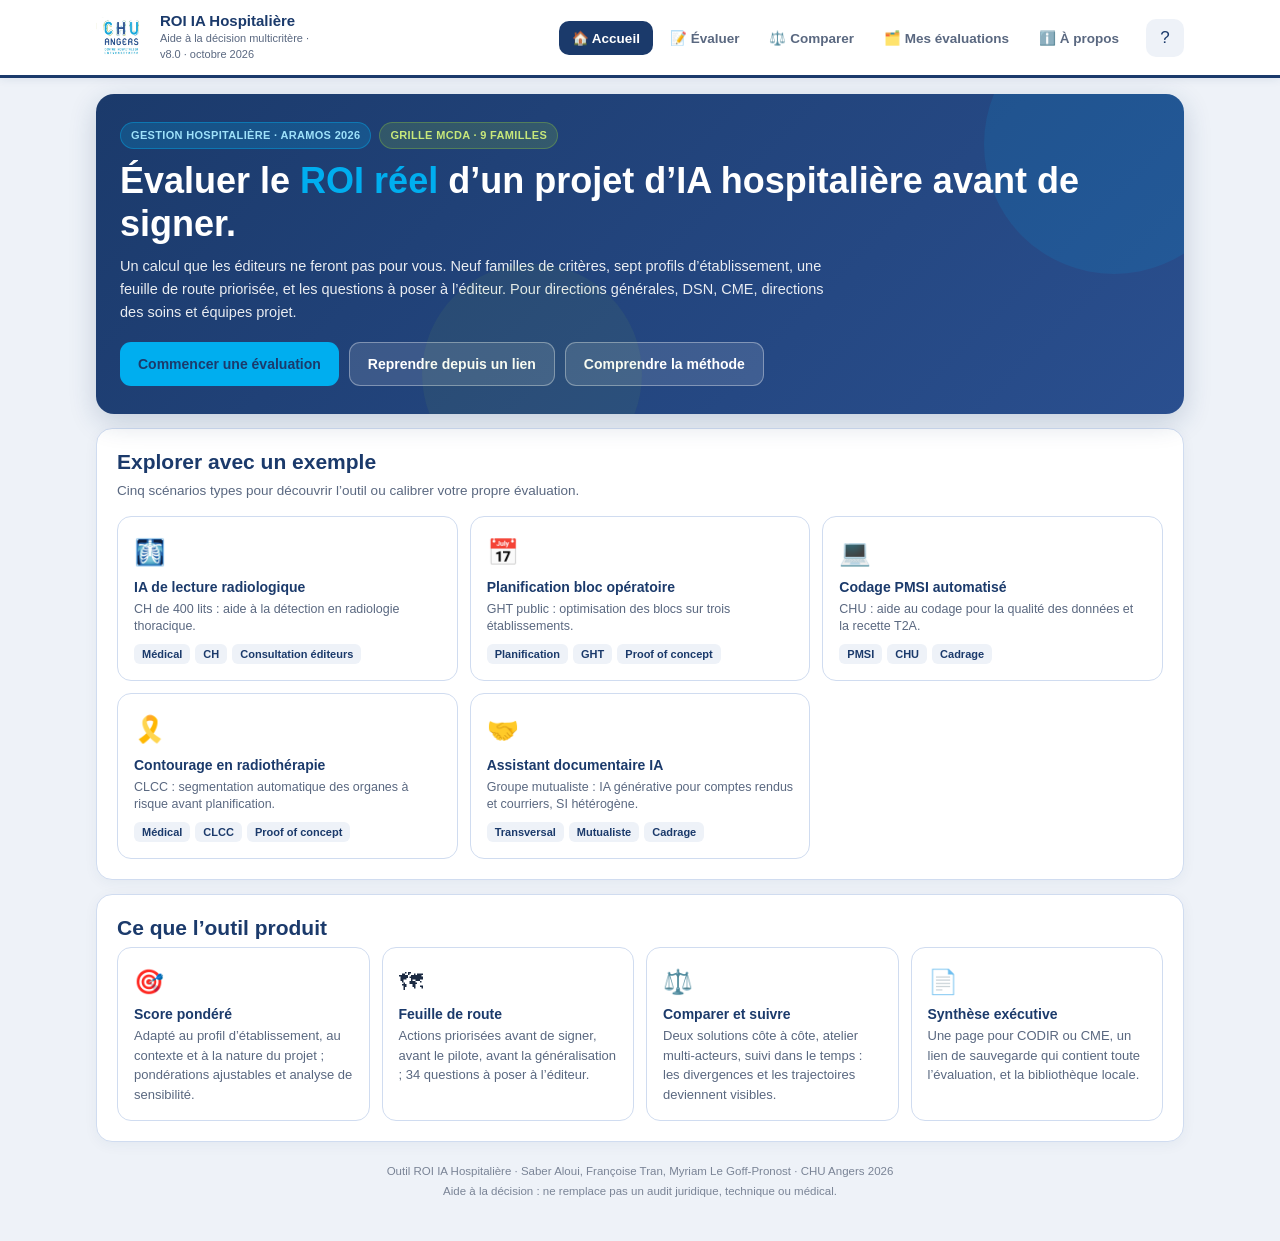
==== commit b7d3f354: "Add files via upload" ====
--- a/index.html
+++ b/index.html
@@ -3,3845 +3,1673 @@
 <head>
 <meta charset="UTF-8">
 <meta name="viewport" content="width=device-width, initial-scale=1.0, viewport-fit=cover">
-<title>Outil ROI IA Hospitalière — Aloui, Tran & Le Goff-Pronost 2026</title>
+<title>ROI IA Hospitalière · Aide à la décision multicritère · CHU Angers</title>
+<meta name="description" content="Évaluer le retour sur investissement réel d'un projet d'IA hospitalière : grille MCDA en neuf familles, comparateur, atelier multi-acteurs, suivi dans le temps. CHU Angers, 2026.">
+<meta name="theme-color" content="#1B3A6B">
+<meta name="application-name" content="ROI IA Hospitalière">
+<meta name="apple-mobile-web-app-capable" content="yes">
+<meta name="mobile-web-app-capable" content="yes">
+<meta name="apple-mobile-web-app-status-bar-style" content="black-translucent">
+<meta name="apple-mobile-web-app-title" content="ROI IA">
+<link rel="manifest" href="manifest.webmanifest">
+<link rel="icon" type="image/png" sizes="32x32" href="icons/icon-32.png">
+<link rel="icon" type="image/png" sizes="192x192" href="icons/icon-192.png">
+<link rel="apple-touch-icon" href="icons/icon-180.png">
 <style>
+/* ============================================================
+   ROI IA Hospitalière — v8.0 — charte CHU Angers
+   ============================================================ */
 *{box-sizing:border-box;margin:0;padding:0}
 :root{
-  --blue:#1B3A6B;--blue2:#2A4F8F;--line:#D0DCF0;
-  --text:#1B2A42;--muted:#5A6880;
-  --green:#0F6E56;--red:#A32D2D;--amber:#BA7517;
+  --navy:#1B3A6B;--navy2:#2A4F8F;--cyan:#00AEEF;--mint:#8DC63F;
+  --cyan-light:#E5F7FD;--navy-light:#EEF2F8;--line:#D0DCF0;
+  --text:#1B2A42;--muted:#5A6880;--bg:#EEF2F8;
+  --green:#0F6E56;--red:#A32D2D;--amber:#BA7517;--orange:#D85A30;
   --greenBg:#E5F4EE;--redBg:#FCEBEB;--amberBg:#FAEEDA;
-  --radius:12px;
-  /* CHU Angers */
-  --navy:#1B3A6B;--cyan:#00AEEF;--mint:#8DC63F;
-  --cyan-light:#E5F7FD;--navy-light:#EEF2F8;
-}
-body{font-family:"Segoe UI",Inter,Arial,sans-serif;background:#EEF2F8;color:var(--text);line-height:1.5}
-h1,h2,h3{line-height:1.2}
-button,input,select,textarea{font-family:inherit}
-.page{max-width:1120px;margin:auto;padding:24px}
-.hero{background:linear-gradient(135deg,#1B3A6B 0%,#2A4F8F 100%);color:white;border-radius:24px;padding:42px 34px;margin-bottom:22px;box-shadow:0 12px 35px rgba(31,92,153,.18)}
-.hero-top{display:flex;justify-content:space-between;gap:20px;align-items:flex-start;flex-wrap:wrap;margin-bottom:28px}
-.badge{display:inline-block;background:rgba(255,255,255,.16);border:1px solid rgba(255,255,255,.25);padding:6px 11px;border-radius:999px;font-size:12px;letter-spacing:.04em;text-transform:uppercase}
-.hero h1{font-size:clamp(26px,4.5vw,48px);max-width:860px;margin:16px 0;font-weight:800}
-.hero p{max-width:820px;font-size:16px;opacity:.92}
-.hero-actions{display:flex;gap:12px;flex-wrap:wrap;margin-top:24px}
-.btn{border:none;border-radius:12px;padding:12px 20px;cursor:pointer;font-weight:700;font-size:15px;transition:.15s}
-.btn-sm{padding:8px 14px;font-size:13px;border-radius:10px}
-.btn-primary{background:var(--blue);color:white}.btn-primary:hover{opacity:.88}
-.btn-secondary{background:white;color:var(--blue);border:1.5px solid var(--line)}.btn-secondary:hover{border-color:var(--blue2)}
-.btn-ghost{background:transparent;color:var(--blue);border:1.5px solid var(--line)}.btn-ghost:hover{background:#f0f6ff}
-.btn-green{background:var(--green);color:white}.btn-green:hover{opacity:.88}
-.hero .btn-primary{background:white;color:var(--blue)}.hero .btn-primary:hover{background:#f0f6ff}
-.hero .btn-ghost{color:white;border-color:rgba(255,255,255,.45)}.hero .btn-ghost:hover{background:rgba(255,255,255,.1)}
-.panel{background:white;border:1px solid var(--line);border-radius:20px;padding:24px;margin-bottom:18px;box-shadow:0 4px 22px rgba(20,50,90,.06)}
-.grid{display:grid;gap:14px}
+  --radius:14px;--nav-h:64px;--top-h:60px;
+}
+html{-webkit-text-size-adjust:100%}
+body{font-family:"Segoe UI",-apple-system,BlinkMacSystemFont,Inter,Roboto,Arial,sans-serif;background:var(--bg);color:var(--text);line-height:1.5;-webkit-tap-highlight-color:transparent}
+button,input,select,textarea{font-family:inherit;font-size:inherit}
+button{cursor:pointer}
+a{color:var(--navy)}
+h1,h2,h3,h4{line-height:1.2;font-weight:800;color:var(--navy)}
+.hidden{display:none!important}
+.sr-only{position:absolute;width:1px;height:1px;overflow:hidden;clip:rect(0 0 0 0)}
+
+/* ---------- Top bar ---------- */
+.topbar{position:sticky;top:0;z-index:500;background:#fff;border-bottom:3px solid var(--navy);box-shadow:0 2px 8px rgba(27,58,107,.08)}
+.topbar-inner{max-width:1120px;margin:auto;padding:8px 16px;display:flex;align-items:center;gap:14px;min-height:var(--top-h)}
+.topbar-logo{height:42px;flex-shrink:0}
+.topbar-title{flex:1;min-width:0}
+.topbar-title strong{display:block;font-size:15px;color:var(--navy);line-height:1.15;white-space:nowrap;overflow:hidden;text-overflow:ellipsis}
+.topbar-title span{display:block;font-size:11px;color:var(--muted);white-space:nowrap;overflow:hidden;text-overflow:ellipsis}
+.topnav{display:none;gap:4px}
+.topnav button{background:none;border:none;padding:9px 13px;border-radius:10px;font-weight:700;font-size:13.5px;color:var(--muted);display:flex;align-items:center;gap:6px;transition:.15s}
+.topnav button:hover{background:var(--navy-light);color:var(--navy)}
+.topnav button.active{background:var(--navy);color:#fff}
+.iconbtn{background:var(--navy-light);border:none;width:38px;height:38px;border-radius:10px;font-size:17px;color:var(--navy);display:flex;align-items:center;justify-content:center;flex-shrink:0}
+.iconbtn:hover{background:var(--cyan-light)}
+
+/* ---------- Screens ---------- */
+.page{max-width:1120px;margin:auto;padding:16px 16px calc(var(--nav-h) + 24px + env(safe-area-inset-bottom))}
+.screen{display:none;animation:fade .2s ease}
+.screen.active{display:block}
+@keyframes fade{from{opacity:0;transform:translateY(4px)}to{opacity:1;transform:none}}
+
+/* ---------- Bottom nav ---------- */
+.bottomnav{position:fixed;bottom:0;left:0;right:0;z-index:600;background:#fff;border-top:1px solid var(--line);display:flex;height:calc(var(--nav-h) + env(safe-area-inset-bottom));padding-bottom:env(safe-area-inset-bottom);box-shadow:0 -4px 16px rgba(27,58,107,.08)}
+.bottomnav button{flex:1;background:none;border:none;display:flex;flex-direction:column;align-items:center;justify-content:center;gap:3px;color:var(--muted);font-size:10.5px;font-weight:700;position:relative;padding:4px 2px}
+.bottomnav button .ic{font-size:21px;line-height:1;transition:transform .15s}
+.bottomnav button.active{color:var(--navy)}
+.bottomnav button.active .ic{transform:translateY(-2px) scale(1.08)}
+.bottomnav button.active::before{content:'';position:absolute;top:0;left:22%;right:22%;height:3px;border-radius:0 0 4px 4px;background:var(--cyan)}
+.bottomnav button .badge-dot{position:absolute;top:8px;right:calc(50% - 16px);background:var(--cyan);color:var(--navy);font-size:9px;font-weight:800;border-radius:999px;min-width:16px;height:16px;display:flex;align-items:center;justify-content:center;padding:0 4px}
+@media(min-width:900px){
+  .topnav{display:flex}
+  .bottomnav{display:none}
+  .page{padding-bottom:40px}
+}
+
+/* ---------- Common blocks ---------- */
+.panel{background:#fff;border:1px solid var(--line);border-radius:16px;padding:20px;margin-bottom:14px;box-shadow:0 3px 14px rgba(27,58,107,.05)}
+.panel.tight{padding:14px 16px}
+.section-title{font-size:21px;margin-bottom:6px}
+.section-sub{color:var(--muted);font-size:13.5px;margin-bottom:14px;line-height:1.55}
+.h3{font-size:15px;color:var(--navy);font-weight:800;margin:16px 0 9px;display:flex;align-items:center;gap:7px}
+.h3::before{content:'';width:3px;height:16px;background:var(--cyan);border-radius:2px}
+.small{font-size:12.5px;color:var(--muted)}
+.row{display:flex;gap:10px;flex-wrap:wrap;align-items:center}
+.grid{display:grid;gap:12px}
 .grid-2{grid-template-columns:repeat(2,minmax(0,1fr))}
+.grid-3{grid-template-columns:repeat(3,minmax(0,1fr))}
 .grid-4{grid-template-columns:repeat(4,minmax(0,1fr))}
-.card{border:1px solid var(--line);border-radius:16px;padding:18px;background:white}
-.card .card-icon{font-size:1.6rem;margin-bottom:8px}
-.card h3{font-size:15px;color:var(--blue);margin-bottom:5px;font-weight:700}
+@media(max-width:760px){.grid-3,.grid-4{grid-template-columns:repeat(2,minmax(0,1fr))}}
+@media(max-width:480px){.grid-2,.grid-3,.grid-4{grid-template-columns:1fr}}
+
+.btn{border:none;border-radius:11px;padding:11px 18px;font-weight:700;font-size:14px;transition:.15s;display:inline-flex;align-items:center;justify-content:center;gap:7px;min-height:44px;text-decoration:none}
+.btn-sm{padding:8px 13px;font-size:13px;min-height:38px;border-radius:9px}
+.btn-primary{background:var(--cyan);color:var(--navy)}
+.btn-primary:hover{filter:brightness(.95)}
+.btn-navy{background:var(--navy);color:#fff}
+.btn-navy:hover{background:var(--navy2)}
+.btn-secondary{background:#fff;color:var(--navy);border:1.5px solid var(--line)}
+.btn-secondary:hover{border-color:var(--cyan);background:var(--cyan-light)}
+.btn-ghost{background:rgba(255,255,255,.12);color:#fff;border:1.5px solid rgba(255,255,255,.35)}
+.btn-ghost:hover{background:rgba(255,255,255,.2)}
+.btn-danger{background:var(--redBg);color:var(--red)}
+.btn-block{width:100%}
+.btn[disabled]{opacity:.5;cursor:not-allowed}
+
+.card{border:1.5px solid var(--line);border-radius:14px;padding:16px;background:#fff;transition:.15s}
+.card:hover{border-color:var(--cyan)}
+.card .card-icon{font-size:1.5rem;display:block;margin-bottom:6px}
+.card h3{font-size:14px;margin-bottom:4px}
 .card p{font-size:13px;color:var(--muted)}
-@media(max-width:780px){.grid-2,.grid-4{grid-template-columns:1fr}.page{padding:12px}.panel{padding:16px}.hero{padding:26px 18px}}
-.section-title{font-size:23px;color:var(--blue);margin-bottom:8px;font-weight:800}
-.section-sub{color:var(--muted);margin-bottom:18px;font-size:14px;line-height:1.6}
-.section-h3{font-size:16px;color:var(--blue);font-weight:800;margin:20px 0 10px}
-.small{font-size:13px;color:var(--muted)}
-.progress{display:flex;gap:8px;margin-bottom:22px;align-items:center}
-.dot{height:7px;flex:1;border-radius:999px;background:#d7dfeb;transition:background .3s}
-.dot.active{background:var(--blue)}.dot.done{background:var(--blue2)}
-.step-label{font-size:12px;color:var(--muted);min-width:210px;text-align:right;font-weight:600}
-.crit-progress{display:flex;align-items:center;gap:10px;background:#f6f9ff;border:1px solid var(--line);border-radius:12px;padding:10px 14px;margin-bottom:16px}
-.crit-progress-bar{flex:1;height:6px;background:#dde5ef;border-radius:999px;overflow:hidden}
-.crit-progress-fill{height:100%;background:var(--blue2);border-radius:999px;transition:width .3s}
-.crit-progress-label{font-size:13px;color:var(--blue);font-weight:700;white-space:nowrap}
-.form-row{display:grid;grid-template-columns:1fr 1fr;gap:12px;margin-bottom:12px}
-@media(max-width:720px){.form-row{grid-template-columns:1fr}}
-.field{margin-bottom:4px}
-.field label{display:block;font-weight:700;font-size:13px;margin-bottom:6px;color:#2b3448}
-.field input,.field select,.field textarea{width:100%;border:1px solid var(--line);border-radius:12px;padding:11px 12px;font-size:14px;background:white;transition:.15s}
-.field input:focus,.field select:focus,.field textarea:focus{outline:none;border-color:var(--blue2);box-shadow:0 0 0 3px rgba(31,92,153,.1)}
-.field textarea{min-height:80px;resize:vertical}
-.nature-grid{display:grid;grid-template-columns:repeat(3,1fr);gap:10px;margin-bottom:20px}
-@media(max-width:700px){.nature-grid{grid-template-columns:1fr 1fr}}
-.nature-card{border:1.5px solid var(--line);border-radius:14px;padding:14px 12px;cursor:pointer;transition:all .18s;background:white;text-align:center}
-.nature-card:hover{border-color:var(--blue2);background:#f4f8ff}
-.nature-card.selected{border-color:var(--blue);background:#EBF3FC;box-shadow:0 0 0 3px rgba(31,92,153,.12)}
-.nature-card .nature-icon{font-size:1.6rem;display:block;margin-bottom:6px}
-.nature-card .nature-name{font-size:13px;font-weight:700;color:var(--blue)}
-.nature-card .nature-desc{font-size:11px;color:var(--muted);margin-top:3px;line-height:1.4}
-.family{border:1px solid var(--line);border-radius:18px;margin-bottom:12px;background:#fff;overflow:hidden}
-.family-head{display:flex;justify-content:space-between;gap:14px;align-items:center;padding:16px 18px;cursor:pointer;user-select:none}
-.family-head:hover{background:#f8fbff}
-.family-title{font-size:16px;color:var(--blue);font-weight:800;display:flex;align-items:center;gap:8px}
-.family-meta{display:flex;align-items:center;gap:10px}
-.family-score-badge{font-size:12px;border-radius:999px;padding:3px 10px;font-weight:700;background:#eef2f7;color:var(--muted)}
-.family-score-badge.ok{background:var(--greenBg);color:var(--green)}
-.family-score-badge.warn{background:var(--amberBg);color:var(--amber)}
-.family-score-badge.risk{background:var(--redBg);color:var(--red)}
-.weight select{border:1px solid var(--line);border-radius:10px;padding:7px 9px;background:white;font-size:13px;cursor:pointer}
-.family-body{padding:0 18px 16px;border-top:1px solid #f0f4f9}
-/* CRITERION avec questions guidées */
-.criterion{border:1px solid #edf1f6;border-radius:14px;margin:10px 0;background:#fbfdff;overflow:hidden}
-.crit-main{padding:14px}
-.crit-top{display:flex;justify-content:space-between;gap:12px;align-items:flex-start;flex-wrap:wrap}
-.crit-label{font-weight:700;font-size:14px}
-.crit-help{font-size:13px;color:var(--muted);margin-top:4px;line-height:1.5}
-.scale-wrap{margin-top:12px}
-.scale-labels{display:flex;justify-content:space-between;font-size:10px;color:var(--muted);padding:0 2px;margin-bottom:4px}
-.scale{display:flex;gap:5px}
-.scale button{border:1.5px solid var(--line);background:white;border-radius:10px;padding:8px 0;cursor:pointer;flex:1;font-weight:600;font-size:14px;transition:.12s;min-width:0}
-.scale button:hover{border-color:var(--blue2);color:var(--blue);background:#f0f6ff}
-.scale button.sel{background:var(--blue);border-color:var(--blue);color:white}
-/* QUESTIONS GUIDÉES */
-.guided-toggle{display:flex;align-items:center;gap:6px;font-size:12px;color:var(--blue2);cursor:pointer;padding:6px 14px 10px;border-top:1px dashed #e8edf4;background:#f8fbff}
-.guided-toggle:hover{background:#f0f6ff}
-.guided-panel{background:#f4f8ff;border-top:1px solid #dde5ef;padding:14px 16px;display:none}
-.guided-panel.open{display:block}
-.guided-q{margin-bottom:14px}
-.guided-q:last-child{margin-bottom:0}
-.guided-q-text{font-size:13px;font-weight:600;color:var(--text);margin-bottom:7px;line-height:1.4}
-.guided-opts{display:flex;gap:6px;flex-wrap:wrap}
-.guided-opt{border:1.5px solid var(--line);background:white;border-radius:10px;padding:6px 12px;cursor:pointer;font-size:12px;color:var(--muted);transition:.12s;line-height:1.3;text-align:left}
-.guided-opt:hover{border-color:var(--blue2);color:var(--blue);background:#f0f6ff}
-.guided-opt.sel{background:var(--blue);border-color:var(--blue);color:white}
-.guided-result{margin-top:10px;font-size:12px;color:var(--muted);background:white;border:1px solid var(--line);border-radius:8px;padding:7px 10px;display:none}
-.guided-result.show{display:block}
-/* BADGE SCORE */
-.badge-score{font-size:12px;border-radius:999px;padding:4px 10px;white-space:nowrap;font-weight:600}
+.clickable{cursor:pointer}
+.tag{font-size:11px;background:var(--navy-light);color:var(--navy);border-radius:6px;padding:2px 8px;font-weight:700;white-space:nowrap}
+.pill{display:inline-flex;align-items:center;gap:5px;font-size:11px;font-weight:700;border-radius:999px;padding:4px 10px;letter-spacing:.03em;text-transform:uppercase}
+.pill-cyan{background:var(--cyan-light);color:var(--navy);border:1px solid rgba(0,174,239,.3)}
+.pill-mint{background:rgba(141,198,63,.18);color:#3E6B10;border:1px solid rgba(141,198,63,.4)}
+.pill-navy{background:var(--navy);color:#fff}
+
+.alert{border-radius:12px;padding:12px 15px;margin:8px 0;font-size:13.5px;line-height:1.55}
+.alert.red{background:var(--redBg);color:#741c1c;border-left:4px solid var(--red)}
+.alert.amber{background:var(--amberBg);color:#654006;border-left:4px solid var(--amber)}
+.alert.green{background:var(--greenBg);color:#0b4738;border-left:4px solid var(--green)}
+.alert.blue{background:var(--cyan-light);color:var(--navy);border-left:4px solid var(--cyan)}
+
+/* ---------- Forms ---------- */
+.field{margin-bottom:12px}
+.field label{display:block;font-weight:700;font-size:13px;margin-bottom:5px;color:var(--navy)}
+.field input,.field select,.field textarea{width:100%;border:1.5px solid var(--line);border-radius:11px;padding:12px;font-size:16px;background:#fff;color:var(--text);transition:.15s}
+.field input:focus,.field select:focus,.field textarea:focus{outline:none;border-color:var(--cyan);box-shadow:0 0 0 3px rgba(0,174,239,.14)}
+.field textarea{min-height:90px;resize:vertical}
+.form-row{display:grid;grid-template-columns:1fr 1fr;gap:12px}
+@media(max-width:640px){.form-row{grid-template-columns:1fr}}
+
+/* ---------- Home / hero ---------- */
+.hero{background:linear-gradient(135deg,var(--navy) 0%,var(--navy2) 100%);color:#fff;border-radius:18px;padding:28px 24px;margin-bottom:14px;position:relative;overflow:hidden;box-shadow:0 8px 28px rgba(27,58,107,.2)}
+.hero::before{content:'';position:absolute;top:-80px;right:-60px;width:260px;height:260px;border-radius:50%;background:rgba(0,174,239,.12)}
+.hero::after{content:'';position:absolute;bottom:-70px;left:30%;width:220px;height:220px;border-radius:50%;background:rgba(141,198,63,.07)}
+.hero>*{position:relative}
+.hero h1{color:#fff;font-size:clamp(22px,4vw,36px);margin:10px 0 10px;font-weight:900}
+.hero h1 span{color:var(--cyan)}
+.hero p{font-size:14.5px;opacity:.9;max-width:720px;line-height:1.6}
+.hero-actions{display:flex;gap:10px;flex-wrap:wrap;margin-top:18px}
+@media(max-width:560px){.hero-actions .btn{width:100%}}
+.hero-pills{display:flex;gap:8px;flex-wrap:wrap}
+.hero .pill-cyan{background:rgba(0,174,239,.2);color:#9EE1FA;border-color:rgba(0,174,239,.4)}
+.hero .pill-mint{background:rgba(141,198,63,.18);color:#C8E87A;border-color:rgba(141,198,63,.35)}
+
+.example-card{text-align:left}
+.example-card .ex-icon{font-size:1.6rem;display:block;margin-bottom:6px}
+.example-card .ex-title{font-size:14px;font-weight:800;color:var(--navy);margin-bottom:3px}
+.example-card .ex-desc{font-size:12.5px;color:var(--muted);line-height:1.4;margin-bottom:8px}
+.example-card .ex-tags{display:flex;gap:5px;flex-wrap:wrap}
+.last-eval{display:flex;align-items:center;gap:12px;border:1.5px solid var(--cyan);background:var(--cyan-light);border-radius:14px;padding:12px 14px;margin-bottom:14px}
+.last-eval .score{font-size:26px;font-weight:900;line-height:1}
+.last-eval .meta{flex:1;min-width:0}
+.last-eval .meta strong{display:block;font-size:14px;color:var(--navy);white-space:nowrap;overflow:hidden;text-overflow:ellipsis}
+.last-eval .meta span{font-size:12px;color:var(--muted)}
+
+/* ---------- Eval steps ---------- */
+.steps{display:flex;align-items:center;gap:6px;margin-bottom:16px}
+.steps .dot{flex:1;height:6px;border-radius:999px;background:#d0dcf0}
+.steps .dot.active{background:var(--cyan)}
+.steps .dot.done{background:var(--navy)}
+.steps .lbl{font-size:12px;color:var(--muted);font-weight:700;white-space:nowrap}
+
+.profile-grid{display:grid;grid-template-columns:repeat(auto-fill,minmax(150px,1fr));gap:9px;margin-bottom:14px}
+.profile-card{border:1.5px solid var(--line);border-radius:12px;padding:11px 10px;cursor:pointer;background:#fff;transition:.15s;text-align:center;user-select:none}
+.profile-card:hover{border-color:var(--cyan);background:var(--cyan-light)}
+.profile-card.selected{border-color:var(--navy);background:var(--navy-light);box-shadow:0 0 0 3px rgba(27,58,107,.12)}
+.profile-card .p-ic{font-size:1.5rem;display:block;margin-bottom:4px}
+.profile-card .p-name{font-size:12.5px;font-weight:800;color:var(--navy);line-height:1.2}
+.profile-desc{font-size:12.5px;color:var(--muted);background:var(--navy-light);border-radius:10px;padding:9px 12px;margin-bottom:14px;line-height:1.5;min-height:40px}
+.nature-grid{display:grid;grid-template-columns:repeat(3,1fr);gap:9px;margin-bottom:14px}
+@media(max-width:560px){.nature-grid{grid-template-columns:repeat(2,1fr)}}
+.nature-card{border:1.5px solid var(--line);border-radius:12px;padding:12px 10px;cursor:pointer;background:#fff;text-align:center;transition:.15s;user-select:none}
+.nature-card:hover{border-color:var(--cyan);background:var(--cyan-light)}
+.nature-card.selected{border-color:var(--navy);background:var(--navy-light);box-shadow:0 0 0 3px rgba(27,58,107,.12)}
+.nature-card .n-ic{font-size:1.5rem;display:block;margin-bottom:4px}
+.nature-card .n-name{font-size:12.5px;font-weight:800;color:var(--navy)}
+.nature-card .n-desc{font-size:10.5px;color:var(--muted);margin-top:3px;line-height:1.3}
+@media(max-width:480px){.nature-card .n-desc{display:none}.wiz-dot{width:32px;height:32px;font-size:14px}.wiz-dots{gap:5px}}
+.seg{display:inline-flex;border:1.5px solid var(--line);border-radius:12px;overflow:hidden;background:#fff}
+.seg button{border:none;background:none;padding:9px 12px;font-size:12.5px;font-weight:700;color:var(--muted);min-height:40px}
+.seg button.active{background:var(--navy);color:#fff}
+.seg.block{display:flex;width:100%}
+.seg.block button{flex:1}
+
+/* ---------- Wizard ---------- */
+.crit-progress{display:flex;align-items:center;gap:10px;background:var(--cyan-light);border:1px solid rgba(0,174,239,.2);border-radius:10px;padding:9px 13px;margin-bottom:14px}
+.crit-progress-bar{flex:1;height:6px;background:rgba(0,174,239,.2);border-radius:999px;overflow:hidden}
+.crit-progress-fill{height:100%;background:var(--cyan);border-radius:999px;transition:width .3s}
+.crit-progress-label{font-size:12.5px;color:var(--navy);font-weight:700;white-space:nowrap}
+.wiz-dots{display:flex;gap:6px;justify-content:center;flex-wrap:wrap;margin-bottom:14px}
+.wiz-dot{width:36px;height:36px;border-radius:50%;border:2px solid var(--line);background:#fff;display:flex;align-items:center;justify-content:center;font-size:15px;cursor:pointer;transition:.15s;position:relative}
+.wiz-dot.active{border-color:var(--navy);background:var(--navy);transform:scale(1.12);box-shadow:0 0 0 3px rgba(27,58,107,.15)}
+.wiz-dot.done{border-color:var(--cyan);background:var(--cyan-light)}
+.wiz-dot.partial{border-color:var(--amber);background:var(--amberBg)}
+.dim-page{display:none}
+.dim-page.active{display:block;animation:fade .2s ease}
+.dim-head{display:flex;align-items:center;gap:14px;padding:16px 18px;background:linear-gradient(135deg,var(--navy),var(--navy2));border-radius:14px;margin-bottom:12px;color:#fff}
+.dim-head .d-ic{font-size:2rem}
+.dim-head .d-name{font-size:18px;font-weight:800;line-height:1.2}
+.dim-head .d-sub{font-size:12px;opacity:.8;margin-top:2px}
+.dim-head .d-score{margin-left:auto;text-align:right;flex-shrink:0}
+.dim-head .d-score strong{font-size:28px;font-weight:900;color:var(--cyan);line-height:1;display:block}
+.dim-head .d-score span{font-size:10.5px;opacity:.75;text-transform:uppercase;letter-spacing:.04em}
+.dim-help{background:var(--navy-light);border-left:3px solid var(--cyan);border-radius:0 10px 10px 0;padding:10px 13px;font-size:13px;color:var(--navy);line-height:1.55;margin-bottom:12px}
+.criterion{border:1.5px solid var(--line);border-radius:14px;padding:15px;margin-bottom:11px;background:#fff;transition:.15s}
+.criterion.scored{border-color:rgba(0,174,239,.35);background:#FAFCFF}
+.criterion.na{border-style:dashed;background:#FAFAFA}
+.crit-top{display:flex;justify-content:space-between;gap:10px;align-items:flex-start}
+.crit-label{font-size:14.5px;font-weight:800;color:var(--navy)}
+.crit-help{font-size:12.5px;color:var(--muted);margin:4px 0 12px;line-height:1.5}
+.badge-score{font-size:11px;border-radius:999px;padding:4px 9px;white-space:nowrap;font-weight:700;flex-shrink:0}
 .badge-score.ns{background:#eef2f7;color:var(--muted)}
 .badge-score.risk{background:var(--redBg);color:var(--red)}
 .badge-score.warn{background:var(--amberBg);color:var(--amber)}
 .badge-score.ok{background:var(--greenBg);color:var(--green)}
-.nav{display:flex;justify-content:space-between;gap:10px;flex-wrap:wrap;margin-top:22px;padding-top:16px;border-top:1px solid var(--line)}
-/* RÉSULTATS */
-.results-hero{background:linear-gradient(135deg,#1B3A6B 0%,#2A4F8F 100%);color:white;border-radius:20px;padding:28px 30px;display:flex;justify-content:space-between;gap:20px;align-items:center;flex-wrap:wrap;margin-bottom:18px}
-.big-score{font-size:68px;font-weight:900;line-height:1}
-.verdict{font-size:17px;font-weight:700;margin-top:8px}
-.kpis{display:grid;grid-template-columns:repeat(4,1fr);gap:10px;margin-bottom:18px}
-@media(max-width:900px){.kpis{grid-template-columns:repeat(2,1fr)}}
-.kpi{background:white;border:1px solid var(--line);border-radius:16px;padding:16px}
-.kpi small{display:block;color:var(--muted);font-size:11px;margin-bottom:6px;text-transform:uppercase;letter-spacing:.04em}
-.kpi strong{font-size:20px;color:var(--blue);display:block}
-.results-layout{display:grid;grid-template-columns:1fr 340px;gap:16px;margin-bottom:16px}
+.scale{display:flex;gap:6px}
+.scale-btn{flex:1;border:2px solid var(--line);border-radius:11px;padding:9px 2px;background:#fff;text-align:center;transition:.12s;min-height:54px;cursor:pointer;user-select:none}
+.scale-btn:hover{border-color:var(--cyan);background:var(--cyan-light)}
+.scale-btn.sel{background:var(--navy);border-color:var(--navy);color:#fff}
+.scale-btn .n{font-size:18px;font-weight:900;display:block;line-height:1}
+.scale-btn .l{font-size:9.5px;color:var(--muted);display:block;margin-top:3px;line-height:1.1}
+.scale-btn.sel .l{color:rgba(255,255,255,.75)}
+.scale-btn.na-btn{flex:.65;border-style:dashed}
+.scale-btn.na-btn.sel{background:#5A6880;border-color:#5A6880}
+.guided-toggle{display:flex;align-items:center;gap:7px;font-size:12.5px;color:var(--navy);cursor:pointer;padding:9px 0 0;font-weight:700}
+.guided-toggle:hover{color:var(--cyan)}
+.guided-panel{display:none;background:#EEF7FD;border:1px solid #C8E4F4;border-radius:10px;padding:12px 14px;margin-top:9px}
+.guided-panel.open{display:block}
+.guided-q{margin-bottom:11px}.guided-q:last-of-type{margin-bottom:0}
+.guided-q-text{font-size:13px;font-weight:700;color:var(--navy);margin-bottom:6px;line-height:1.4}
+.guided-opts{display:flex;gap:6px;flex-wrap:wrap}
+.guided-opt{border:1.5px solid var(--line);background:#fff;border-radius:8px;padding:7px 11px;font-size:12.5px;color:var(--muted);min-height:38px}
+.guided-opt:hover{border-color:var(--cyan);color:var(--navy)}
+.guided-opt.sel{background:var(--navy);border-color:var(--navy);color:#fff}
+.guided-result{margin-top:9px;font-size:12.5px;color:var(--muted);background:#fff;border:1px solid var(--line);border-radius:8px;padding:7px 10px;display:none}
+.guided-result.show{display:block}
+.inline-alert{display:none;border-radius:10px;padding:9px 12px;margin-top:9px;font-size:12.5px;line-height:1.5;gap:8px;align-items:flex-start}
+.inline-alert.show{display:flex}
+.inline-alert.critical{background:var(--redBg);border-left:3px solid var(--red);color:#741c1c}
+.inline-alert.warning{background:var(--amberBg);border-left:3px solid var(--amber);color:#654006}
+.wiz-footer{display:flex;justify-content:space-between;align-items:center;gap:10px;margin-top:16px;padding-top:14px;border-top:2px solid var(--line);flex-wrap:wrap}
+.wiz-footer .cnt{font-size:12.5px;color:var(--muted);font-weight:700}
+.tip{display:inline-flex;align-items:center;justify-content:center;width:16px;height:16px;border-radius:50%;background:var(--cyan);color:#fff;font-size:10px;font-weight:800;cursor:pointer;margin-left:4px;vertical-align:middle;position:relative}
+.tip-box{display:none;position:absolute;bottom:calc(100% + 8px);left:50%;transform:translateX(-50%);background:var(--navy);color:#fff;font-size:12px;line-height:1.5;padding:9px 12px;border-radius:10px;width:250px;z-index:900;font-weight:400;box-shadow:0 4px 16px rgba(0,0,0,.2);text-align:left}
+.tip.open .tip-box{display:block}
+@media(hover:hover){.tip:hover .tip-box{display:block}}
+@media(max-width:600px){.tip-box{left:auto;right:-10px;transform:none}}
+
+/* ---------- Results ---------- */
+.results-hero{background:linear-gradient(135deg,var(--navy),var(--navy2));color:#fff;border-radius:16px;padding:22px 24px;display:flex;justify-content:space-between;gap:18px;align-items:center;flex-wrap:wrap;margin-bottom:12px}
+.big-score{font-size:60px;font-weight:900;line-height:1;color:var(--cyan)}
+.big-score small{font-size:20px;font-weight:400;opacity:.6;color:#fff}
+.verdict{font-size:16px;font-weight:700;margin-top:6px}
+.ctx-box{background:rgba(255,255,255,.1);border-radius:12px;padding:12px 15px;font-size:13px;line-height:1.9;min-width:220px}
+.ctx-box span{opacity:.7}
+.kpis{display:grid;grid-template-columns:repeat(5,1fr);gap:9px;margin-bottom:12px}
+@media(max-width:900px){.kpis{grid-template-columns:repeat(3,1fr)}}
+@media(max-width:520px){.kpis{grid-template-columns:repeat(2,1fr)}}
+.kpi{background:#fff;border:1.5px solid var(--line);border-radius:12px;padding:12px}
+.kpi small{display:block;color:var(--muted);font-size:10.5px;text-transform:uppercase;letter-spacing:.05em;font-weight:700;margin-bottom:4px}
+.kpi strong{font-size:20px;color:var(--navy);display:block}
+.results-layout{display:grid;grid-template-columns:1fr 340px;gap:12px;margin-bottom:12px}
 @media(max-width:860px){.results-layout{grid-template-columns:1fr}}
-.dim-list{display:flex;flex-direction:column;gap:8px}
-.dim{border:1px solid var(--line);border-radius:14px;padding:14px 16px;background:white}
-.dim-head{display:flex;justify-content:space-between;gap:8px;font-weight:700;font-size:14px;margin-bottom:8px}
-.bar{height:8px;background:#e8edf4;border-radius:999px;overflow:hidden}
+.dim-list{display:flex;flex-direction:column;gap:7px}
+.dim{border:1.5px solid var(--line);border-radius:12px;padding:11px 14px;background:#fff}
+.dim-row{display:flex;justify-content:space-between;gap:8px;font-weight:700;font-size:13px;margin-bottom:6px;align-items:center}
+.dim-row .w{font-size:10.5px;color:var(--muted);font-weight:600}
+.bar{height:7px;background:#e0e8f4;border-radius:999px;overflow:hidden}
 .fill{height:100%;border-radius:999px;transition:width .6s}
-.radar-wrap{background:white;border:1px solid var(--line);border-radius:20px;padding:20px;display:flex;flex-direction:column;align-items:center}
-.radar-title{font-size:12px;color:var(--muted);text-transform:uppercase;letter-spacing:.05em;margin-bottom:12px;align-self:flex-start}
-.alert{border-radius:14px;padding:13px 16px;margin:8px 0;font-size:14px;line-height:1.6}
-.alert.red{background:var(--redBg);color:#741c1c;border-left:4px solid var(--red)}
-.alert.amber{background:var(--amberBg);color:#654006;border-left:4px solid var(--amber)}
-.alert.green{background:var(--greenBg);color:#0b4738;border-left:4px solid var(--green)}
-.alert.blue{background:#EBF3FC;color:#153D68;border-left:4px solid var(--blue2)}
-.reco-list{list-style:none;padding:0}
-.reco-list li{padding:10px 14px;border-left:3px solid #00AEEF;background:#EEF2F8;border-radius:0 10px 10px 0;margin-bottom:8px;font-size:14px;line-height:1.5}
-.table{width:100%;border-collapse:collapse;font-size:13px;margin-top:10px}
-.table th,.table td{border-bottom:1px solid var(--line);padding:9px 10px;text-align:left;vertical-align:top}
-.table th{color:var(--blue);background:#f6f9fc;font-weight:700}
+.radar-wrap{background:#fff;border:1.5px solid var(--line);border-radius:14px;padding:14px;display:flex;flex-direction:column;align-items:center}
+.radar-title{font-size:11px;color:var(--muted);text-transform:uppercase;letter-spacing:.06em;margin-bottom:8px;align-self:flex-start;font-weight:700}
+.radar-wrap svg{max-width:100%;height:auto}
+details.sec{background:#fff;border:1.5px solid var(--line);border-radius:14px;margin-bottom:10px;overflow:hidden}
+details.sec summary{list-style:none;cursor:pointer;padding:13px 16px;font-size:14.5px;font-weight:800;color:var(--navy);display:flex;align-items:center;gap:9px;user-select:none}
+details.sec summary::-webkit-details-marker{display:none}
+details.sec summary::after{content:'›';margin-left:auto;font-size:22px;transform:rotate(90deg);transition:transform .2s;color:var(--muted)}
+details.sec[open] summary::after{transform:rotate(-90deg)}
+details.sec .sec-body{padding:0 16px 16px}
+.reco-list{list-style:none}
+.reco-list li{padding:10px 13px;border-left:3px solid var(--cyan);background:var(--navy-light);border-radius:0 10px 10px 0;margin-bottom:7px;font-size:13.5px;line-height:1.5}
+.table{width:100%;border-collapse:collapse;font-size:13px}
+.table th,.table td{border-bottom:1px solid var(--line);padding:8px 9px;text-align:left;vertical-align:top}
+.table th{color:var(--navy);background:var(--navy-light);font-weight:700}
 .table tr:last-child td{border-bottom:none}
-/* SAVE URL */
-.save-bar{background:#f0f6ff;border:1px solid #c8dcf5;border-radius:12px;padding:12px 16px;margin-bottom:16px;display:flex;align-items:center;gap:10px;flex-wrap:wrap}
-.save-bar input{flex:1;border:1px solid var(--line);border-radius:8px;padding:7px 10px;font-size:12px;font-family:monospace;background:white;min-width:200px}
-/* SYNTHESE EXECUTIVE */
-.exec-wrap{display:none}
-.exec-wrap.show{display:block}
-.exec-page{background:white;border:1px solid var(--line);border-radius:20px;padding:32px;margin-bottom:16px}
-.exec-header{display:flex;justify-content:space-between;align-items:flex-start;margin-bottom:24px;padding-bottom:16px;border-bottom:2px solid var(--blue)}
-.exec-title{font-size:20px;font-weight:800;color:var(--blue)}
-.exec-meta{font-size:12px;color:var(--muted);text-align:right;line-height:1.8}
-.exec-score-block{display:flex;align-items:center;gap:24px;background:var(--blue);color:white;border-radius:16px;padding:20px 24px;margin-bottom:20px}
-.exec-score-num{font-size:56px;font-weight:900;line-height:1}
-.exec-grid{display:grid;grid-template-columns:1fr 1fr;gap:16px;margin-bottom:20px}
-.exec-section-title{font-size:13px;font-weight:800;color:var(--blue);text-transform:uppercase;letter-spacing:.05em;margin-bottom:8px}
-.exec-alert{font-size:13px;padding:8px 12px;border-radius:8px;margin-bottom:6px;line-height:1.5}
-.exec-alert.red{background:var(--redBg);color:#741c1c;border-left:3px solid var(--red)}
-.exec-alert.amber{background:var(--amberBg);color:#654006;border-left:3px solid var(--amber)}
-.exec-alert.green{background:var(--greenBg);color:#0b4738;border-left:3px solid var(--green)}
-.exec-reco{font-size:13px;padding:7px 12px;border-left:3px solid #00AEEF;background:#EEF2F8;border-radius:0 8px 8px 0;margin-bottom:6px;line-height:1.5}
-.exec-radar{display:flex;justify-content:center;margin-bottom:16px}
-.exec-footer{font-size:11px;color:var(--muted);text-align:center;padding-top:12px;border-top:1px solid var(--line)}
-/* ANON */
-.check{display:flex;gap:10px;align-items:flex-start;margin:12px 0;font-size:14px;line-height:1.5}
-.check input{margin-top:3px;flex-shrink:0}
-.hidden{display:none!important}
-.footer{text-align:center;color:#7a8496;font-size:13px;margin:28px 0;line-height:1.7}
-.nature-context-label{font-size:12px;background:#EBF3FC;color:var(--blue2);border-radius:8px;padding:4px 10px;display:inline-block;margin-bottom:14px;font-weight:600}
+.table-wrap{overflow-x:auto;-webkit-overflow-scrolling:touch}
+.actions-bar{display:flex;gap:8px;flex-wrap:wrap;margin:12px 0}
+.actions-bar .btn{flex:1 1 auto}
+.save-bar{background:var(--cyan-light);border:1px solid rgba(0,174,239,.25);border-radius:10px;padding:10px 12px;margin-bottom:12px;display:flex;align-items:center;gap:8px;flex-wrap:wrap}
+.save-bar input{flex:1;border:1px solid var(--line);border-radius:7px;padding:7px 9px;font-size:12px;font-family:monospace;min-width:160px;background:#fff}
+.weights-grid{display:grid;grid-template-columns:repeat(auto-fill,minmax(230px,1fr));gap:10px}
+.w-row{display:flex;align-items:center;gap:8px;font-size:13px}
+.w-row .w-name{flex:1;font-weight:700;color:var(--navy);font-size:12.5px}
+.w-row input[type=range]{width:110px;accent-color:var(--navy)}
+.w-row .w-val{width:22px;text-align:center;font-weight:800}
+.sens-row{display:flex;align-items:center;gap:8px;margin-bottom:6px;font-size:12px}
+.sens-label{width:140px;flex-shrink:0;font-weight:700;color:var(--navy);white-space:nowrap;overflow:hidden;text-overflow:ellipsis}
+.sens-track{flex:1;height:8px;background:#e0e8f4;border-radius:999px;position:relative}
+.sens-bar{position:absolute;top:0;height:100%;background:rgba(0,174,239,.6);border-radius:999px}
+.sens-base{position:absolute;top:-3px;width:2px;height:14px;background:var(--navy)}
+.sens-range{width:70px;text-align:right;color:var(--muted);flex-shrink:0}
+.calc-grid{display:grid;grid-template-columns:repeat(auto-fill,minmax(210px,1fr));gap:10px;margin-bottom:12px}
+.calc-result{background:linear-gradient(135deg,var(--navy),var(--navy2));color:#fff;border-radius:12px;padding:16px;display:grid;grid-template-columns:repeat(3,1fr);gap:10px;text-align:center}
+@media(max-width:600px){.calc-result{grid-template-columns:1fr}}
+.calc-kpi small{display:block;font-size:10.5px;opacity:.7;text-transform:uppercase;letter-spacing:.05em}
+.calc-kpi strong{font-size:21px;font-weight:900;color:var(--cyan);display:block}
+.calc-kpi span{font-size:11px;opacity:.65}
+.scen{display:grid;grid-template-columns:repeat(3,1fr);gap:8px;margin-top:10px}
+@media(max-width:600px){.scen{grid-template-columns:1fr}}
+.scen div{border:1px solid var(--line);border-radius:10px;padding:9px 11px;font-size:12.5px}
+.scen strong{display:block;font-size:15px;color:var(--navy)}
+.maturity{display:grid;grid-template-columns:auto 1fr;gap:16px;align-items:center}
+@media(max-width:560px){.maturity{grid-template-columns:1fr}}
+.maturity .m-score{font-size:40px;font-weight:900;line-height:1;text-align:center}
+.m-bar-lbl{display:flex;justify-content:space-between;font-size:12px;margin-bottom:3px}
+.m-bar{height:6px;background:#e0e8f4;border-radius:999px;overflow:hidden;margin-bottom:8px}
+
+/* effort / récompense */
+.er-grid{display:grid;grid-template-columns:1fr 1fr;gap:14px}
+@media(max-width:700px){.er-grid{grid-template-columns:1fr}}
+.er-col h4{font-size:13px;margin-bottom:8px;display:flex;align-items:center;gap:6px}
+.er-item{display:grid;grid-template-columns:1fr 92px;gap:8px;align-items:center;margin-bottom:8px}
+.er-item .er-lbl{font-size:12.5px;font-weight:700;color:var(--navy);line-height:1.2}
+.er-item .er-lbl span{display:block;font-size:11px;color:var(--muted);font-weight:500}
+.er-seg{display:flex;border:1.5px solid var(--line);border-radius:8px;overflow:hidden}
+.er-seg button{flex:1;border:none;background:#fff;font-size:12px;font-weight:700;color:var(--muted);min-height:34px;padding:0}
+.er-seg button.sel{background:var(--navy);color:#fff}
+.er-balance{margin-top:14px;border:1.5px solid var(--line);border-radius:12px;padding:14px;background:#fff}
+.er-scale{height:12px;border-radius:999px;background:linear-gradient(90deg,#0F6E56 0%,#00AEEF 35%,#BA7517 65%,#A32D2D 100%);position:relative;margin:10px 0}
+.er-cursor{position:absolute;top:-6px;width:4px;height:24px;background:var(--navy);border-radius:2px;transform:translateX(-2px)}
+.er-ratio{font-size:30px;font-weight:900;line-height:1}
+.er-levers li{font-size:13px;margin:5px 0 5px 18px}
+
+/* roadmap */
+.rm-phase{border:1.5px solid var(--line);border-radius:14px;margin-bottom:10px;overflow:hidden;background:#fff}
+.rm-head{display:flex;align-items:center;gap:11px;padding:12px 14px;border-bottom:1px solid var(--line)}
+.rm-ic{width:34px;height:34px;border-radius:50%;display:flex;align-items:center;justify-content:center;font-size:15px;flex-shrink:0}
+.rm-phase.urgent .rm-ic{background:var(--redBg)}.rm-phase.important .rm-ic{background:var(--amberBg)}.rm-phase.normal .rm-ic{background:var(--greenBg)}
+.rm-title{font-size:14px;font-weight:800}
+.rm-phase.urgent .rm-title{color:var(--red)}.rm-phase.important .rm-title{color:var(--amber)}.rm-phase.normal .rm-title{color:var(--green)}
+.rm-sub{font-size:11.5px;color:var(--muted)}
+.rm-count{margin-left:auto;font-size:11.5px;font-weight:700;padding:3px 9px;border-radius:999px;background:var(--navy-light);color:var(--navy);white-space:nowrap}
+.rm-actions{padding:8px 14px 12px}
+.rm-action{display:flex;align-items:flex-start;gap:10px;padding:8px 10px;border-radius:9px;margin-bottom:5px;font-size:13px;line-height:1.5;background:#fafcff;border:1px solid #eef2f8;cursor:pointer}
+.rm-action:hover{border-color:var(--cyan)}
+.rm-chk{width:22px;height:22px;border:2px solid var(--line);border-radius:6px;flex-shrink:0;margin-top:1px;display:flex;align-items:center;justify-content:center;font-size:12px;color:#fff}
+.rm-action.done .rm-chk{background:var(--navy);border-color:var(--navy)}
+.rm-action.done .rm-chk::after{content:'✓'}
+.rm-action.done .rm-txt{color:var(--muted);text-decoration:line-through}
+.rm-txt{flex:1}
+.rm-progress{display:flex;align-items:center;gap:10px;background:var(--navy-light);border-radius:10px;padding:9px 13px;margin-bottom:12px}
+.rm-progress .bar{flex:1}
+
+/* checklist */
+.cl-cat{margin-bottom:14px}
+.cl-cat-title{font-size:13px;font-weight:800;color:var(--navy);margin-bottom:7px}
+.cl-item{display:flex;align-items:flex-start;gap:10px;padding:8px 10px;border-radius:9px;margin-bottom:4px;font-size:13px;line-height:1.5;background:#fff;border:1px solid var(--line);cursor:pointer}
+.cl-item.checked{background:#f0f8f0;border-color:#9dd9a0}
+.cl-item .rm-chk{margin-top:2px}
+.cl-item.checked .rm-chk{background:var(--green);border-color:var(--green)}
+.cl-item.checked .rm-chk::after{content:'✓'}
+
+/* exec summary */
+.exec{background:#fff;border:1.5px solid var(--line);border-radius:16px;padding:24px}
+.exec-head{display:flex;justify-content:space-between;gap:12px;align-items:flex-start;padding-bottom:12px;border-bottom:3px solid var(--navy);margin-bottom:16px;flex-wrap:wrap}
+.exec-head img{height:40px}
+.exec-title{font-size:18px;font-weight:800;color:var(--navy)}
+.exec-sub{font-size:12.5px;color:var(--muted)}
+.exec-score{background:linear-gradient(135deg,var(--navy),var(--navy2));color:#fff;border-radius:12px;padding:14px 18px;display:flex;align-items:center;gap:16px;margin-bottom:14px;flex-wrap:wrap}
+.exec-score .n{font-size:44px;font-weight:900;color:var(--cyan);line-height:1}
+.exec-grid{display:grid;grid-template-columns:1fr 1fr;gap:14px;margin-bottom:12px}
+@media(max-width:640px){.exec-grid{grid-template-columns:1fr}}
+.exec-h{font-size:11.5px;font-weight:800;color:var(--navy);text-transform:uppercase;letter-spacing:.06em;margin-bottom:7px}
+.exec-footer{font-size:11px;color:var(--muted);text-align:center;padding-top:10px;border-top:1px solid var(--line);display:flex;justify-content:center;gap:12px;flex-wrap:wrap}
+
+/* ---------- Compare ---------- */
+.picker{border:1.5px solid var(--line);border-radius:14px;padding:14px;background:#fff;margin-bottom:12px}
+.pick-item{display:flex;align-items:center;gap:10px;padding:9px 10px;border-radius:10px;border:1px solid var(--line);margin-bottom:6px;cursor:pointer;background:#fff}
+.pick-item.sel{border-color:var(--navy);background:var(--navy-light)}
+.pick-item .pk-chk{width:22px;height:22px;border-radius:6px;border:2px solid var(--line);display:flex;align-items:center;justify-content:center;color:#fff;font-size:12px;flex-shrink:0}
+.pick-item.sel .pk-chk{background:var(--navy);border-color:var(--navy)}
+.pick-item.sel .pk-chk::after{content:'✓'}
+.pick-item .pk-meta{flex:1;min-width:0}
+.pick-item .pk-meta strong{display:block;font-size:13.5px;color:var(--navy);white-space:nowrap;overflow:hidden;text-overflow:ellipsis}
+.pick-item .pk-meta span{font-size:11.5px;color:var(--muted)}
+.pick-item .pk-score{font-weight:900;font-size:18px}
+.legend{display:flex;gap:12px;flex-wrap:wrap;font-size:12px;margin:8px 0}
+.legend span{display:inline-flex;align-items:center;gap:5px}
+.legend i{width:14px;height:4px;border-radius:2px;display:inline-block}
+.cmp-cards{display:grid;grid-template-columns:repeat(auto-fit,minmax(150px,1fr));gap:9px;margin-bottom:12px}
+.cmp-card{border:2px solid var(--line);border-radius:14px;padding:12px;text-align:center}
+.cmp-card.win{box-shadow:0 4px 16px rgba(0,0,0,.1)}
+.cmp-card .c-name{font-size:12px;font-weight:800;text-transform:uppercase;letter-spacing:.04em;white-space:nowrap;overflow:hidden;text-overflow:ellipsis}
+.cmp-card .c-score{font-size:32px;font-weight:900;line-height:1.1}
+.cmp-card .c-verdict{font-size:11px;color:var(--muted);line-height:1.3;margin-top:3px}
+.banner{background:linear-gradient(135deg,var(--navy),var(--navy2));color:#fff;border-radius:12px;padding:13px 16px;margin-bottom:12px;text-align:center}
+.banner small{display:block;font-size:10.5px;opacity:.75;text-transform:uppercase;letter-spacing:.07em;margin-bottom:3px}
+.banner strong{font-size:15.5px}
+.spark{width:100%;height:auto}
+
+/* ---------- Library ---------- */
+.lib-card{display:flex;align-items:center;gap:12px;border:1.5px solid var(--line);border-radius:14px;padding:12px 14px;background:#fff;margin-bottom:9px}
+.lib-card .l-score{width:56px;height:56px;border-radius:14px;display:flex;flex-direction:column;align-items:center;justify-content:center;color:#fff;font-weight:900;font-size:19px;line-height:1;flex-shrink:0}
+.lib-card .l-score small{font-size:9px;font-weight:600;opacity:.8}
+.lib-card .l-meta{flex:1;min-width:0}
+.lib-card .l-meta strong{display:block;font-size:14.5px;color:var(--navy);white-space:nowrap;overflow:hidden;text-overflow:ellipsis}
+.lib-card .l-meta span{font-size:12px;color:var(--muted);display:block;white-space:nowrap;overflow:hidden;text-overflow:ellipsis}
+.lib-card .l-actions{display:flex;gap:4px;flex-shrink:0}
+.lib-card .l-actions button{background:var(--navy-light);border:none;width:36px;height:36px;border-radius:9px;font-size:15px;color:var(--navy)}
+.lib-card .l-actions button:hover{background:var(--cyan-light)}
+.empty{text-align:center;padding:30px 16px;color:var(--muted);font-size:14px;line-height:1.6}
+.empty .big{font-size:40px;margin-bottom:8px}
+
+/* ---------- About / help ---------- */
+.auteur{border:1.5px solid var(--line);border-radius:14px;padding:14px;background:#fff}
+.auteur .a-nom{font-size:15px;font-weight:800;color:var(--navy)}
+.auteur .a-titre{font-size:12px;color:var(--cyan);font-weight:700;margin:2px 0 5px}
+.auteur .a-bio{font-size:12.5px;color:var(--muted);line-height:1.5}
+.ref{background:var(--navy-light);border-left:4px solid var(--cyan);border-radius:0 12px 12px 0;padding:12px 14px;margin-bottom:10px;font-size:13px;line-height:1.6}
+.ref strong{color:var(--navy);display:block;margin-bottom:2px}
+.help-dim{display:flex;gap:10px;padding:8px 0;border-bottom:1px solid var(--line);font-size:13px;line-height:1.5}
+.help-dim:last-child{border-bottom:none}
+.gloss-search{width:100%;border:1.5px solid var(--line);border-radius:10px;padding:10px 12px;font-size:16px;margin-bottom:10px}
+.gloss-item{padding:8px 0;border-bottom:1px solid var(--line);font-size:13px;line-height:1.5}
+.gloss-item:last-child{border-bottom:none}
+.gloss-term{font-weight:800;color:var(--navy);display:block;margin-bottom:2px}
+.fam-list{display:grid;gap:8px}
+.fam-item{display:flex;gap:10px;align-items:flex-start;border:1px solid var(--line);border-radius:10px;padding:9px 11px;background:#fff;font-size:13px;line-height:1.45}
+.fam-item .fi{font-size:18px}
+.fam-item strong{color:var(--navy);display:block}
+
+/* ---------- Modal ---------- */
+.overlay{position:fixed;inset:0;background:rgba(20,40,80,.55);z-index:1000;display:none;align-items:flex-end;justify-content:center;padding:0;backdrop-filter:blur(2px)}
+.overlay.show{display:flex}
+.modal{background:#fff;border-radius:18px 18px 0 0;width:100%;max-width:860px;max-height:92vh;display:flex;flex-direction:column;box-shadow:0 24px 64px rgba(20,40,80,.3);animation:up .25s ease}
+@keyframes up{from{transform:translateY(40px);opacity:0}to{transform:none;opacity:1}}
+@media(min-width:700px){.overlay{align-items:center;padding:16px}.modal{border-radius:18px;max-height:88vh}}
+.modal-head{background:linear-gradient(135deg,var(--navy),var(--navy2));color:#fff;padding:14px 18px;display:flex;align-items:center;gap:10px;border-radius:18px 18px 0 0;flex-shrink:0}
+.modal-head strong{flex:1;font-size:15px}
+.modal-close{background:rgba(255,255,255,.15);border:none;color:#fff;width:34px;height:34px;border-radius:9px;font-size:16px}
+.modal-body{padding:16px 18px;overflow-y:auto;-webkit-overflow-scrolling:touch;flex:1}
+.modal-foot{padding:12px 18px;border-top:1px solid var(--line);display:flex;gap:8px;justify-content:flex-end;flex-wrap:wrap;flex-shrink:0;padding-bottom:calc(12px + env(safe-area-inset-bottom))}
+
+/* ---------- Toast / PWA ---------- */
+.toast{position:fixed;left:50%;bottom:calc(var(--nav-h) + 16px + env(safe-area-inset-bottom));transform:translateX(-50%) translateY(20px);background:var(--navy);color:#fff;padding:11px 16px;border-radius:12px;font-size:13.5px;font-weight:700;opacity:0;transition:.25s;z-index:1500;pointer-events:none;max-width:90vw;text-align:center}
+.toast.show{opacity:1;transform:translateX(-50%)}
+@media(min-width:900px){.toast{bottom:28px}}
+.pwa-banner{position:fixed;left:10px;right:10px;top:calc(var(--top-h) + 8px);background:var(--navy);color:#fff;padding:10px 12px;display:flex;align-items:center;gap:10px;z-index:1400;border-radius:14px;box-shadow:0 8px 24px rgba(0,0,0,.25);transform:translateY(-140%);opacity:0;visibility:hidden;transition:transform .35s cubic-bezier(.4,0,.2,1),opacity .3s,visibility 0s linear .35s}
+.pwa-banner.show{transform:none;opacity:1;visibility:visible;transition-delay:0s}
+@media(min-width:900px){.pwa-banner{left:auto;right:20px;top:auto;bottom:20px;max-width:420px;transform:translateY(140%)}}
+.pwa-banner img{width:36px;height:36px;border-radius:9px;background:#fff;padding:3px;flex-shrink:0}
+.pwa-banner .t{flex:1;min-width:0}
+.pwa-banner .t strong{display:block;font-size:13px}
+.pwa-banner .t span{font-size:11px;opacity:.8}
+.pwa-banner button{border:none;border-radius:8px;padding:8px 11px;font-weight:700;font-size:12.5px}
+.pwa-banner .ok{background:var(--cyan);color:var(--navy)}
+.pwa-banner .no{background:rgba(255,255,255,.15);color:#fff}
+.offline{position:fixed;top:calc(var(--top-h) + 6px);left:50%;transform:translateX(-50%);background:var(--amber);color:#fff;font-size:12px;font-weight:700;padding:5px 12px;border-radius:999px;z-index:700;display:none}
+.offline.show{display:block}
+
+/* ---------- Footer ---------- */
+.footer{text-align:center;color:#7a8496;font-size:11.5px;margin:20px 0 6px;line-height:1.7}
+
+/* ---------- Print ---------- */
 @media print{
-  body{background:white!important}
-  .hero,.progress,.nav,.no-print,#contactPanel,#step0,#step1,#step3,#fullReport,.save-bar{display:none!important}
-  #step2{display:block!important}
-  #app{display:block!important;box-shadow:none!important;border:none!important}
-  .page{max-width:none;padding:0}
-  .panel{box-shadow:none;border:1px solid #ddd}
-  .results-hero{background:#1F5C99!important;-webkit-print-color-adjust:exact;print-color-adjust:exact}
-  .exec-score-block{background:#1F5C99!important;-webkit-print-color-adjust:exact;print-color-adjust:exact}
-  .results-layout{grid-template-columns:1fr 300px}
-  .footer,.exec-wrap.show{display:block!important}
-  .exec-grid{grid-template-columns:1fr 1fr}
-  .family-body{display:block!important}
-}
-
-/* ---- TOOLTIPS ---- */
-.tip{display:inline-flex;align-items:center;justify-content:center;width:16px;height:16px;border-radius:50%;background:var(--cyan);color:white;font-size:10px;font-weight:700;cursor:pointer;margin-left:5px;vertical-align:middle;position:relative;flex-shrink:0}
-.tip:hover .tip-box{display:block}
-.tip-box{display:none;position:absolute;bottom:calc(100% + 8px);left:50%;transform:translateX(-50%);background:#1B3A6B;color:white;font-size:12px;line-height:1.5;padding:10px 13px;border-radius:10px;width:260px;z-index:999;font-weight:400;box-shadow:0 4px 16px rgba(0,0,0,.2)}
-.tip-box::after{content:'';position:absolute;top:100%;left:50%;transform:translateX(-50%);border:6px solid transparent;border-top-color:#1B3A6B}
-@media(max-width:600px){.tip-box{left:auto;right:0;transform:none}}
-
-/* ---- CALCULATEUR ---- */
-.calc-block{background:var(--navy-light);border:1.5px solid var(--line);border-radius:14px;padding:20px;margin-top:16px}
-.calc-grid{display:grid;grid-template-columns:repeat(2,1fr);gap:12px;margin-bottom:16px}
-@media(max-width:640px){.calc-grid{grid-template-columns:1fr}}
-.calc-field label{display:flex;align-items:center;font-weight:700;font-size:13px;margin-bottom:6px;color:var(--navy)}
-.calc-field input{width:100%;border:1.5px solid var(--line);border-radius:10px;padding:10px 12px;font-size:14px;background:white;transition:.15s}
-.calc-field input:focus{outline:none;border-color:var(--cyan);box-shadow:0 0 0 3px rgba(0,174,239,.12)}
-.calc-result{background:linear-gradient(135deg,var(--navy),#2A4F8F);color:white;border-radius:12px;padding:18px 20px;display:grid;grid-template-columns:repeat(3,1fr);gap:12px;text-align:center}
-@media(max-width:640px){.calc-result{grid-template-columns:1fr}}
-.calc-kpi small{display:block;font-size:11px;opacity:.7;text-transform:uppercase;letter-spacing:.05em;margin-bottom:4px}
-.calc-kpi strong{font-size:22px;font-weight:900;color:var(--cyan)}
-.calc-kpi span{font-size:11px;opacity:.65;display:block;margin-top:2px}
-.calc-warning{margin-top:12px;font-size:13px;padding:10px 13px;border-radius:10px;background:rgba(186,117,23,.15);border-left:3px solid var(--amber);color:#5a3a00;line-height:1.5}
-
-/* ---- CHECKLIST EDITEUR ---- */
-.checklist-wrap{margin-top:8px}
-.checklist-cat{margin-bottom:16px}
-.checklist-cat-title{font-size:13px;font-weight:800;color:var(--navy);margin-bottom:8px;display:flex;align-items:center;gap:6px}
-.checklist-cat-title::before{content:'';display:inline-block;width:3px;height:14px;background:var(--cyan);border-radius:2px}
-.checklist-item{display:flex;align-items:flex-start;gap:10px;padding:8px 10px;border-radius:9px;margin-bottom:4px;font-size:13px;line-height:1.5;background:white;border:1px solid var(--line);cursor:pointer;transition:.12s}
-.checklist-item:hover{border-color:var(--cyan);background:var(--cyan-light)}
-.checklist-item input[type=checkbox]{margin-top:2px;flex-shrink:0;accent-color:var(--navy);width:15px;height:15px;cursor:pointer}
-.checklist-item.checked{background:#f0f8f0;border-color:#9dd9a0}
-.checklist-item label{cursor:pointer;flex:1}
-.checklist-progress{display:flex;align-items:center;gap:10px;background:var(--cyan-light);border:1px solid rgba(0,174,239,.2);border-radius:10px;padding:9px 13px;margin-bottom:14px}
-.checklist-progress-bar{flex:1;height:5px;background:rgba(0,174,239,.2);border-radius:999px;overflow:hidden}
-.checklist-progress-fill{height:100%;background:var(--cyan);border-radius:999px;transition:width .3s}
-.checklist-score{font-size:13px;color:var(--navy);font-weight:700;white-space:nowrap}
-
-/* ---- À PROPOS ---- */
-.apropos-grid{display:grid;grid-template-columns:repeat(2,1fr);gap:16px;margin-bottom:18px}
-@media(max-width:640px){.apropos-grid{grid-template-columns:1fr}}
-.auteur-card{border:1.5px solid var(--line);border-radius:14px;padding:16px;background:white;transition:.15s}
-.auteur-card:hover{border-color:var(--cyan)}
-.auteur-card .auteur-nom{font-size:15px;font-weight:800;color:var(--navy);margin-bottom:3px}
-.auteur-card .auteur-titre{font-size:12px;color:var(--cyan);font-weight:600;margin-bottom:6px}
-.auteur-card .auteur-bio{font-size:12px;color:var(--muted);line-height:1.5}
-.article-ref{background:var(--navy-light);border:1.5px solid var(--line);border-left:4px solid var(--cyan);border-radius:0 12px 12px 0;padding:14px 16px;margin-bottom:16px;font-size:13px;line-height:1.6}
-.article-ref strong{color:var(--navy);display:block;margin-bottom:4px}
-.version-badge{display:inline-block;background:var(--cyan-light);color:var(--navy);border:1px solid rgba(0,174,239,.25);border-radius:8px;padding:4px 10px;font-size:12px;font-weight:700;margin-right:8px}
-
-/* ---- EXEMPLES PRÉ-REMPLIS ---- */
-.examples-section{margin-bottom:20px}
-.examples-grid{display:grid;grid-template-columns:repeat(3,1fr);gap:12px;margin-top:12px}
-@media(max-width:700px){.examples-grid{grid-template-columns:1fr}}
-.example-card{border:1.5px solid var(--line);border-radius:14px;padding:16px;background:white;cursor:pointer;transition:all .18s;text-align:left}
-.example-card:hover{border-color:var(--cyan);background:var(--cyan-light);transform:translateY(-2px);box-shadow:0 6px 20px rgba(0,174,239,.12)}
-.example-card .ex-icon{font-size:1.6rem;margin-bottom:8px;display:block}
-.example-card .ex-title{font-size:14px;font-weight:800;color:var(--navy);margin-bottom:4px}
-.example-card .ex-desc{font-size:12px;color:var(--muted);line-height:1.4;margin-bottom:8px}
-.example-card .ex-tags{display:flex;gap:5px;flex-wrap:wrap}
-.example-card .ex-tag{font-size:11px;background:var(--navy-light);color:var(--navy);border-radius:6px;padding:2px 7px;font-weight:600}
-
-/* ---- INDICATEUR MATURITÉ ---- */
-.maturity-block{background:white;border:1.5px solid var(--line);border-radius:14px;padding:18px;margin-bottom:14px}
-.maturity-header{display:flex;justify-content:space-between;align-items:center;margin-bottom:14px}
-.maturity-title{font-size:15px;font-weight:800;color:var(--navy)}
-.maturity-score-big{font-size:36px;font-weight:900;color:var(--cyan);line-height:1}
-.maturity-score-label{font-size:11px;color:var(--muted);text-transform:uppercase;letter-spacing:.05em}
-.maturity-grid{display:grid;grid-template-columns:repeat(3,1fr);gap:10px;margin-bottom:12px}
-@media(max-width:600px){.maturity-grid{grid-template-columns:1fr}}
-.maturity-item{border:1px solid var(--line);border-radius:10px;padding:11px 13px;background:#fafcff}
-.maturity-item-label{font-size:11px;color:var(--muted);font-weight:600;text-transform:uppercase;letter-spacing:.04em;margin-bottom:4px}
-.maturity-item-value{font-size:13px;font-weight:700;color:var(--navy)}
-.maturity-bar-wrap{margin-bottom:6px}
-.maturity-bar-label{display:flex;justify-content:space-between;font-size:12px;margin-bottom:4px}
-.maturity-bar-label span:first-child{color:var(--muted)}
-.maturity-bar-label span:last-child{font-weight:700;color:var(--navy)}
-.maturity-bar{height:6px;background:#e0e8f4;border-radius:999px;overflow:hidden;margin-bottom:8px}
-.maturity-fill{height:100%;border-radius:999px;transition:width .6s}
-.maturity-verdict{font-size:13px;padding:10px 13px;border-radius:10px;line-height:1.5}
-
-/* ---- ALERTES DYNAMIQUES ---- */
-.inline-alert{border-radius:10px;padding:10px 13px;margin-top:8px;font-size:13px;line-height:1.5;display:none;animation:fadeIn .2s ease}
-.inline-alert.show{display:flex;gap:8px;align-items:flex-start}
-.inline-alert.critical{background:#FCEBEB;border-left:3px solid #A32D2D;color:#741c1c}
-.inline-alert.warning{background:#FAEEDA;border-left:3px solid #BA7517;color:#654006}
-@keyframes fadeIn{from{opacity:0;transform:translateY(-4px)}to{opacity:1;transform:translateY(0)}}
-
-/* ---- COMPARATEUR MODAL ---- */
-.comp-overlay{position:fixed;inset:0;background:rgba(20,40,80,.55);z-index:1000;display:none;align-items:center;justify-content:center;padding:16px;backdrop-filter:blur(2px)}
-.comp-overlay.show{display:flex}
-.comp-modal{background:white;border-radius:20px;width:100%;max-width:820px;max-height:90vh;overflow-y:auto;box-shadow:0 24px 64px rgba(20,40,80,.25);display:flex;flex-direction:column}
-.comp-modal-header{background:linear-gradient(135deg,var(--navy),#2A4F8F);color:white;padding:20px 24px;border-radius:20px 20px 0 0;display:flex;justify-content:space-between;align-items:center;flex-shrink:0}
-.comp-modal-title{font-size:17px;font-weight:800}
-.comp-modal-close{background:rgba(255,255,255,.15);border:none;color:white;border-radius:8px;width:32px;height:32px;cursor:pointer;font-size:16px;transition:.15s}
-.comp-modal-close:hover{background:rgba(255,255,255,.28)}
-.comp-modal-body{padding:22px;flex:1;min-height:0}
-.comp-modal-footer{padding:14px 22px;border-top:1px solid var(--line);display:flex;justify-content:space-between;align-items:center;flex-shrink:0;gap:10px;flex-wrap:wrap}
-.comp-stepper{display:flex;gap:0;margin-bottom:20px}
-.comp-step{flex:1;text-align:center;position:relative}
-.comp-step::after{content:'';position:absolute;top:15px;left:50%;width:100%;height:2px;background:var(--line);z-index:0}
-.comp-step:last-child::after{display:none}
-.comp-step-dot{width:30px;height:30px;border-radius:50%;border:2px solid var(--line);background:white;display:flex;align-items:center;justify-content:center;font-size:12px;font-weight:700;color:var(--muted);margin:0 auto 5px;position:relative;z-index:1;transition:.2s}
-.comp-step.active .comp-step-dot{background:var(--cyan);border-color:var(--cyan);color:white}
-.comp-step.done .comp-step-dot{background:var(--navy);border-color:var(--navy);color:white}
-.comp-step.done::after{background:var(--navy)}
-.comp-step-label{font-size:11px;color:var(--muted);font-weight:600}
-.comp-step.active .comp-step-label,.comp-step.done .comp-step-label{color:var(--navy)}
-.comp-name-row{display:grid;grid-template-columns:1fr 1fr;gap:14px;margin-bottom:18px}
-@media(max-width:580px){.comp-name-row{grid-template-columns:1fr}}
-.comp-name-card{border:2px solid var(--line);border-radius:14px;padding:15px}
-.comp-name-card.sol-a{border-color:var(--cyan);background:var(--cyan-light)}
-.comp-name-card.sol-b{border-color:var(--navy);background:var(--navy-light)}
-.comp-name-card label{display:block;font-size:11px;font-weight:700;text-transform:uppercase;letter-spacing:.05em;margin-bottom:6px}
-.comp-name-card.sol-a label{color:var(--cyan)}
-.comp-name-card.sol-b label{color:var(--navy)}
-.comp-name-card input{width:100%;border:1.5px solid var(--line);border-radius:9px;padding:8px 11px;font-size:14px;font-weight:700;background:white;transition:.15s}
-.comp-name-card input:focus{outline:none;border-color:var(--cyan)}
-.comp-name-card .cscore{font-size:28px;font-weight:900;line-height:1;margin-top:8px}
-.comp-name-card .csub{font-size:12px;color:var(--muted);margin-top:3px}
-.comp-eval-hint{background:var(--navy-light);border-radius:10px;padding:11px 14px;font-size:13px;color:var(--navy);line-height:1.5;margin-bottom:14px;border-left:3px solid var(--cyan)}
-.comp-prog{display:flex;align-items:center;gap:10px;margin-bottom:14px}
-.comp-prog-bar{flex:1;height:5px;background:var(--line);border-radius:999px;overflow:hidden}
-.comp-prog-fill{height:100%;background:var(--cyan);border-radius:999px;transition:width .3s}
-.comp-prog-label{font-size:12px;font-weight:700;color:var(--navy);white-space:nowrap}
-.cfam{border:1.5px solid var(--line);border-radius:12px;margin-bottom:8px;overflow:hidden;background:white}
-.cfam-head{display:flex;justify-content:space-between;align-items:center;padding:11px 14px;cursor:pointer;transition:.12s}
-.cfam-head:hover{background:var(--cyan-light)}
-.cfam-name{font-size:14px;font-weight:700;color:var(--navy)}
-.cfam-score{font-size:13px;font-weight:700;color:var(--muted)}
-.cfam-body{padding:10px 14px 12px;border-top:1px solid var(--line);display:none}
-.cfam-body.open{display:block}
-.ccrit{display:flex;align-items:center;gap:10px;padding:6px 0;border-bottom:1px solid #f0f4f9;flex-wrap:wrap}
-.ccrit:last-child{border-bottom:none}
-.ccrit-label{font-size:12px;color:var(--muted);flex:1;min-width:120px;line-height:1.3}
-.ccrit-scale{display:flex;gap:4px}
-.ccrit-scale button{width:30px;height:30px;border:1.5px solid var(--line);border-radius:7px;background:white;cursor:pointer;font-size:13px;font-weight:700;color:var(--navy);transition:.1s}
-.ccrit-scale button:hover{border-color:var(--cyan);background:var(--cyan-light)}
-.ccrit-scale button.sel{background:var(--navy);border-color:var(--navy);color:white}
-.comp-res-scores{display:grid;grid-template-columns:1fr auto 1fr;gap:10px;align-items:center;margin-bottom:16px}
-.comp-res-card{border-radius:14px;padding:14px;text-align:center}
-.comp-res-card.sol-a{background:var(--cyan-light);border:2px solid var(--cyan)}
-.comp-res-card.sol-b{background:var(--navy-light);border:2px solid var(--navy)}
-.comp-res-card.winner{box-shadow:0 4px 16px rgba(0,0,0,.1);transform:scale(1.03)}
-.comp-res-name{font-size:12px;font-weight:800;text-transform:uppercase;letter-spacing:.04em;margin-bottom:3px}
-.comp-res-card.sol-a .comp-res-name{color:var(--cyan)}
-.comp-res-card.sol-b .comp-res-name{color:var(--navy)}
-.comp-res-score{font-size:36px;font-weight:900;line-height:1}
-.comp-res-verdict{font-size:11px;color:var(--muted);margin-top:3px;line-height:1.3}
-.comp-vs{font-size:18px;font-weight:900;color:var(--muted);text-align:center}
-.comp-banner{background:linear-gradient(135deg,var(--navy),#2A4F8F);color:white;border-radius:12px;padding:13px 16px;margin-bottom:14px;text-align:center}
-.comp-banner-label{font-size:10px;opacity:.75;text-transform:uppercase;letter-spacing:.07em;margin-bottom:3px}
-.comp-banner-text{font-size:15px;font-weight:800}
-.comp-radars{display:grid;grid-template-columns:1fr 1fr;gap:12px;margin-bottom:14px}
-@media(max-width:560px){.comp-radars{grid-template-columns:1fr}}
-.comp-radar-box{border:1.5px solid var(--line);border-radius:12px;padding:12px;text-align:center;background:white}
-.comp-radar-label{font-size:11px;font-weight:700;text-transform:uppercase;letter-spacing:.04em;margin-bottom:6px}
-.comp-radar-box.sol-a .comp-radar-label{color:var(--cyan)}
-.comp-radar-box.sol-b .comp-radar-label{color:var(--navy)}
-.comp-dim-table{width:100%;border-collapse:collapse;font-size:12px}
-.comp-dim-table th{background:var(--navy-light);color:var(--navy);padding:7px 10px;text-align:left;font-weight:700;border-bottom:2px solid var(--line)}
-.comp-dim-table td{padding:7px 10px;border-bottom:1px solid var(--line);vertical-align:middle}
-.comp-dim-table tr:last-child td{border-bottom:none;font-weight:800;background:var(--navy-light)}
-
-/* ---- FEUILLE DE ROUTE ---- */
-.roadmap-wrap{margin-top:4px}
-.roadmap-phase{border:1.5px solid var(--line);border-radius:14px;margin-bottom:12px;overflow:hidden;background:white}
-.roadmap-phase-header{display:flex;align-items:center;gap:12px;padding:13px 16px;border-bottom:1px solid var(--line)}
-.roadmap-phase-icon{width:36px;height:36px;border-radius:50%;display:flex;align-items:center;justify-content:center;font-size:15px;flex-shrink:0;font-weight:800}
-.roadmap-phase.urgent .roadmap-phase-icon{background:var(--redBg);color:var(--red2)}
-.roadmap-phase.important .roadmap-phase-icon{background:var(--amberBg);color:var(--amber)}
-.roadmap-phase.normal .roadmap-phase-icon{background:var(--greenBg);color:var(--green)}
-.roadmap-phase-meta{flex:1}
-.roadmap-phase-title{font-size:14px;font-weight:800;color:var(--navy)}
-.roadmap-phase.urgent .roadmap-phase-title{color:var(--red2)}
-.roadmap-phase.important .roadmap-phase-title{color:var(--amber)}
-.roadmap-phase.normal .roadmap-phase-title{color:var(--green)}
-.roadmap-phase-sub{font-size:12px;color:var(--muted);margin-top:1px}
-.roadmap-count{font-size:12px;font-weight:700;padding:3px 10px;border-radius:999px;white-space:nowrap}
-.roadmap-phase.urgent .roadmap-count{background:var(--redBg);color:var(--red2)}
-.roadmap-phase.important .roadmap-count{background:var(--amberBg);color:var(--amber)}
-.roadmap-phase.normal .roadmap-count{background:var(--greenBg);color:var(--green)}
-.roadmap-actions{padding:10px 16px 14px}
-.roadmap-action{display:flex;align-items:flex-start;gap:10px;padding:8px 10px;border-radius:9px;margin-bottom:5px;font-size:13px;line-height:1.5;background:#fafcff;border:1px solid #eef2f8;transition:.12s}
-.roadmap-action:hover{border-color:var(--cyan);background:var(--cyan-light)}
-.roadmap-action:last-child{margin-bottom:0}
-.roadmap-action-check{width:20px;height:20px;border:2px solid var(--line);border-radius:5px;flex-shrink:0;margin-top:1px;cursor:pointer;transition:.12s;display:flex;align-items:center;justify-content:center;font-size:11px}
-.roadmap-action-check:hover{border-color:var(--cyan)}
-.roadmap-action-check.done{background:var(--navy);border-color:var(--navy);color:white}
-.roadmap-action-check.done::after{content:'✓'}
-.roadmap-action-text{flex:1;color:var(--text)}
-.roadmap-action-text.done-text{color:var(--muted);text-decoration:line-through}
-.roadmap-action-tag{font-size:11px;background:var(--navy-light);color:var(--navy);border-radius:6px;padding:2px 7px;white-space:nowrap;font-weight:600;flex-shrink:0}
-.roadmap-progress{display:flex;align-items:center;gap:10px;background:var(--navy-light);border-radius:10px;padding:10px 14px;margin-bottom:14px}
-.roadmap-progress-bar{flex:1;height:6px;background:rgba(27,58,107,.15);border-radius:999px;overflow:hidden}
-.roadmap-progress-fill{height:100%;background:var(--navy);border-radius:999px;transition:width .4s}
-.roadmap-progress-label{font-size:13px;font-weight:700;color:var(--navy);white-space:nowrap}
-.roadmap-empty{text-align:center;padding:20px;color:var(--muted);font-size:14px}
-
-/* ---- WIZARD DIMENSIONS ---- */
-.dim-wizard{position:relative}
-.dim-wizard-nav{display:flex;align-items:center;justify-content:space-between;gap:10px;margin-bottom:18px;flex-wrap:wrap}
-.dim-wizard-stepper{display:flex;gap:4px;flex:1;min-width:0;overflow-x:auto;padding-bottom:2px}
-.dim-wizard-dot{width:28px;height:28px;border-radius:50%;border:2px solid var(--line);background:white;display:flex;align-items:center;justify-content:center;font-size:11px;font-weight:700;color:var(--muted);cursor:pointer;transition:.15s;flex-shrink:0;position:relative}
-.dim-wizard-dot:hover{border-color:var(--cyan)}
-.dim-wizard-dot.active{background:var(--navy);border-color:var(--navy);color:white;transform:scale(1.15)}
-.dim-wizard-dot.done{background:var(--cyan);border-color:var(--cyan);color:white}
-.dim-wizard-dot.partial{background:var(--amberBg);border-color:var(--amber);color:var(--amber)}
-.dim-wizard-dot-tip{position:absolute;bottom:calc(100% + 6px);left:50%;transform:translateX(-50%);background:#1B3A6B;color:white;font-size:11px;padding:4px 8px;border-radius:6px;white-space:nowrap;pointer-events:none;opacity:0;transition:.15s;z-index:10}
-.dim-wizard-dot:hover .dim-wizard-dot-tip{opacity:1}
-.dim-page{display:none;animation:dimFadeIn .2s ease}
-.dim-page.active{display:block}
-@keyframes dimFadeIn{from{opacity:0;transform:translateY(6px)}to{opacity:1;transform:translateY(0)}}
-.dim-page-header{display:flex;align-items:center;gap:14px;padding:18px 20px;background:linear-gradient(135deg,var(--navy),#2A4F8F);border-radius:14px;margin-bottom:16px;color:white}
-.dim-page-icon{font-size:2.2rem;flex-shrink:0}
-.dim-page-name{font-size:20px;font-weight:800;line-height:1.2}
-.dim-page-desc{font-size:13px;opacity:.8;margin-top:3px;line-height:1.4}
-.dim-page-score{text-align:right;flex-shrink:0}
-.dim-page-score-val{font-size:32px;font-weight:900;color:var(--cyan);line-height:1}
-.dim-page-score-label{font-size:11px;opacity:.7;text-transform:uppercase;letter-spacing:.04em}
-.dim-criterion{border:1.5px solid var(--line);border-radius:14px;padding:18px;margin-bottom:12px;background:white;transition:.15s}
-.dim-criterion:hover{border-color:var(--cyan);box-shadow:0 2px 12px rgba(0,174,239,.08)}
-.dim-criterion.scored{border-color:rgba(0,174,239,.3);background:#FAFCFF}
-.dim-crit-label{font-size:15px;font-weight:700;color:var(--navy);margin-bottom:5px}
-.dim-crit-help{font-size:13px;color:var(--muted);margin-bottom:14px;line-height:1.5}
-.dim-scale{display:flex;gap:8px;margin-bottom:10px}
-.dim-scale-btn{flex:1;border:2px solid var(--line);border-radius:12px;padding:10px 4px;cursor:pointer;text-align:center;transition:.15s;background:white}
-.dim-scale-btn:hover{border-color:var(--cyan);background:var(--cyan-light)}
-.dim-scale-btn.sel{background:var(--navy);border-color:var(--navy);color:white}
-.dim-scale-btn .scale-num{font-size:18px;font-weight:900;display:block;line-height:1}
-.dim-scale-btn .scale-lbl{font-size:10px;color:var(--muted);display:block;margin-top:2px;line-height:1.2}
-.dim-scale-btn.sel .scale-lbl{color:rgba(255,255,255,.7)}
-.dim-wizard-footer{display:flex;justify-content:space-between;align-items:center;gap:10px;margin-top:20px;padding-top:16px;border-top:2px solid var(--line);flex-wrap:wrap}
-.dim-counter{font-size:13px;color:var(--muted);font-weight:600}
-.dim-counter strong{color:var(--navy)}
-.dim-rps-alert{background:var(--amberBg);border:1.5px solid var(--amber);border-radius:12px;padding:13px 16px;margin-bottom:14px;font-size:13px;color:#654006;line-height:1.5;display:flex;gap:10px;align-items:flex-start}
-
-/* ============================================================
-   RESPONSIVE MOBILE — smartphone (max 480px)
-   ============================================================ */
-@media (max-width: 480px) {
-
-  /* Layout général */
-  .page { padding: 10px 8px 24px; }
-  
-  /* Header institutionnel */
-  .inst-header { padding: 10px 14px; border-radius: 12px 12px 0 0; }
-  .inst-logo-chu { height: 38px; }
-
-  /* Hero */
-  .hero { padding: 20px 16px 24px; border-radius: 0 0 12px 12px; }
-  .hero h1 { font-size: 22px; margin: 10px 0; }
-  .hero p { font-size: 14px; }
-  .hero-actions { gap: 8px; }
-  .hero-actions .btn { width: 100%; justify-content: center; font-size: 14px; padding: 13px 16px; }
-  .badge { font-size: 10px; padding: 4px 9px; }
-
-  /* Feature cards */
-  .grid-4 { grid-template-columns: 1fr 1fr; gap: 10px; }
-  .card { padding: 14px; }
-  .card .card-icon { font-size: 1.3rem; }
-  .card h3 { font-size: 13px; }
-  .card p { font-size: 12px; }
-
-  /* Exemples pré-remplis */
-  .examples-grid { grid-template-columns: 1fr; gap: 10px; }
-
-  /* Panel */
-  .panel { padding: 14px; border-radius: 14px; margin-bottom: 14px; }
-  .section-title { font-size: 19px; }
-  .section-sub { font-size: 13px; }
-
-  /* Formulaires contexte */
-  .form-row { grid-template-columns: 1fr; gap: 10px; }
-  .field label { font-size: 13px; }
-  .field input, .field select, .field textarea {
-    padding: 13px 12px; font-size: 16px; /* 16px évite le zoom iOS */
-    border-radius: 10px;
-  }
-
-  /* Nature selector */
-  .nature-grid { grid-template-columns: 1fr 1fr; gap: 8px; }
-  .nature-card { padding: 12px 8px; border-radius: 12px; }
-  .nature-card .nature-icon { font-size: 1.4rem; }
-  .nature-card .nature-name { font-size: 12px; }
-  .nature-card .nature-desc { font-size: 10px; display: none; }
-
-  /* Progress */
-  .progress { gap: 4px; margin-bottom: 16px; }
-  .step-label { font-size: 11px; min-width: 0; }
-
-  /* Barre critères */
-  .crit-progress { padding: 9px 12px; }
-  .crit-progress-label { font-size: 12px; }
-
-  /* ---- WIZARD DIMENSIONS ---- */
-  .dim-wizard-nav { margin-bottom: 14px; }
-  .dim-wizard-stepper { gap: 6px; justify-content: center; }
-  .dim-wizard-dot { width: 34px; height: 34px; font-size: 14px; }
-  .dim-wizard-dot-tip { display: none; } /* Pas de tooltip sur mobile */
-
-  .dim-page-header {
-    padding: 14px 16px;
-    border-radius: 12px;
-    margin-bottom: 14px;
-    gap: 10px;
-  }
-  .dim-page-icon { font-size: 1.8rem; }
-  .dim-page-name { font-size: 17px; }
-  .dim-page-desc { font-size: 12px; }
-  .dim-page-score-val { font-size: 26px; }
-
-  .dim-criterion { padding: 14px; border-radius: 12px; margin-bottom: 10px; }
-  .dim-crit-label { font-size: 14px; }
-  .dim-crit-help { font-size: 12px; margin-bottom: 12px; }
-
-  /* Scale — boutons larges tactiles */
-  .dim-scale { gap: 5px; }
-  .dim-scale-btn {
-    border-radius: 10px;
-    padding: 12px 2px;
-    min-height: 56px;
-  }
-  .dim-scale-btn .scale-num { font-size: 20px; }
-  .dim-scale-btn .scale-lbl { font-size: 9px; }
-
-  .dim-wizard-footer { gap: 8px; padding-top: 14px; }
-  .dim-counter { font-size: 12px; }
-  #dimBtnNext, #dimBtnPrev { padding: 12px 16px; font-size: 14px; }
-
-  /* Questions guidées */
-  .guided-toggle { font-size: 12px; padding: 8px 12px 10px; }
-  .guided-q-text { font-size: 13px; }
-  .guided-opt { font-size: 12px; padding: 8px 10px; }
-
-  /* Alertes inline */
-  .inline-alert { font-size: 12px; padding: 9px 11px; }
-
-  /* Résultats */
-  .results-hero { padding: 20px 18px; flex-direction: column; gap: 14px; }
-  .big-score { font-size: 52px; }
-  .verdict { font-size: 15px; }
-  .kpis { grid-template-columns: 1fr 1fr; gap: 8px; }
-  .kpi { padding: 12px; }
-  .kpi small { font-size: 10px; }
-  .kpi strong { font-size: 17px; }
-  .results-layout { grid-template-columns: 1fr; }
-  .dim-list { gap: 6px; }
-  .dim { padding: 11px 13px; }
-  .dim-head { font-size: 13px; }
-  .bar { height: 6px; }
-
-  /* Maturity block */
-  .maturity-grid { grid-template-columns: 1fr; gap: 8px; }
-  .maturity-score-big { font-size: 28px; }
-  .maturity-bar-label { font-size: 12px; }
-
-  /* Alertes */
-  .alert { font-size: 13px; padding: 11px 13px; }
-
-  /* Recommandations */
-  .reco-list li { font-size: 13px; padding: 9px 12px; }
-
-  /* Feuille de route */
-  .roadmap-phase-header { padding: 11px 13px; gap: 10px; }
-  .roadmap-phase-icon { width: 32px; height: 32px; font-size: 13px; }
-  .roadmap-phase-title { font-size: 13px; }
-  .roadmap-phase-sub { font-size: 11px; }
-  .roadmap-action { padding: 8px 10px; font-fize: 12px; gap: 8px; }
-  .roadmap-action-text { font-size: 12px; }
-  .roadmap-action-tag { font-size: 10px; padding: 2px 6px; display: none; }
-  .roadmap-action-check { width: 18px; height: 18px; }
-
-  /* Checklist */
-  .checklist-item { font-size: 12px; padding: 8px 10px; }
-  .checklist-cat-title { font-size: 13px; }
-
-  /* Nav boutons */
-  .nav { gap: 8px; padding-top: 14px; }
-  .nav .btn { font-size: 13px; padding: 11px 14px; }
-  .nav .btn-sm { font-size: 12px; padding: 9px 11px; }
-
-  /* Calculateur */
-  .calc-grid { grid-template-columns: 1fr; }
-  .calc-result { grid-template-columns: 1fr; gap: 8px; }
-  .calc-kpi strong { font-size: 18px; }
-
-  /* Synthèse exec */
-  .exec-page { padding: 18px; }
-  .exec-header { flex-direction: column; gap: 10px; }
-  .exec-grid { grid-template-columns: 1fr; }
-  .exec-score-num { font-size: 40px; }
-
-  /* À propos */
-  .apropos-grid { grid-template-columns: 1fr; }
-
-  /* Tableau détail */
-  .table { font-size: 12px; }
-  .table th, .table td { padding: 7px 8px; }
-  /* Masquer la colonne description sur mobile */
-  .table th:last-child, .table td:last-child { display: none; }
-
-  /* Comparateur modal */
-  .comp-modal { border-radius: 16px 16px 0 0; max-height: 92vh; }
-  .comp-overlay { align-items: flex-end; padding: 0; }
-  .comp-modal-header { padding: 16px 18px; border-radius: 16px 16px 0 0; }
-  .comp-modal-title { font-size: 15px; }
-  .comp-modal-body { padding: 16px; }
-  .comp-modal-footer { padding: 12px 16px; }
-  .comp-name-row { grid-template-columns: 1fr; }
-  .comp-name-card { padding: 13px; }
-  .comp-radars { grid-template-columns: 1fr; }
-  .ccrit { flex-direction: column; gap: 8px; }
-  .ccrit-scale button { width: 36px; height: 36px; font-size: 14px; }
-  .comp-res-scores { gap: 6px; }
-  .comp-res-score { font-size: 28px; }
-
-  /* Footer */
-  .footer { font-size: 11px; gap: 10px; flex-direction: column; }
-  .footer img { height: 20px; }
-
-  /* Save bar */
-  .save-bar { flex-direction: column; align-items: stretch; gap: 8px; }
-  .save-bar input { font-size: 11px; }
-}
-
-/* Tablette — ajustements intermédiaires */
-@media (min-width: 481px) and (max-width: 768px) {
-  .page { padding: 14px 12px; }
-  .hero { padding: 28px 20px; }
-  .hero h1 { font-size: 26px; }
-  .grid-4 { grid-template-columns: 1fr 1fr; }
-  .form-row { grid-template-columns: 1fr; }
-  .results-layout { grid-template-columns: 1fr; }
-  .kpis { grid-template-columns: repeat(2, 1fr); }
-  .dim-scale { gap: 6px; }
-  .dim-scale-btn { padding: 10px 2px; min-height: 52px; }
-  .dim-scale-btn .scale-num { font-size: 18px; }
-  .nature-card .nature-desc { font-size: 11px; }
-  .comp-overlay { align-items: flex-end; padding: 0; }
-  .comp-modal { border-radius: 16px 16px 0 0; }
-}
-
-/* Touch — améliorer la zone de clic sur tous écrans tactiles */
-@media (hover: none) and (pointer: coarse) {
-  .dim-scale-btn { min-height: 52px; }
-  .scale button { min-height: 44px; min-width: 44px; }
-  .btn { min-height: 44px; }
-  .btn-sm { min-height: 40px; }
-  .guided-opt { min-height: 40px; }
-  .roadmap-action-check { width: 24px; height: 24px; }
-  .dim-wizard-dot { width: 36px; height: 36px; }
-  .ccrit-scale button { width: 40px; height: 40px; }
-  /* Désactiver hover states qui collent sur tactile */
-  .dim-criterion:hover { border-color: var(--line); box-shadow: none; }
-  .card:hover { border-color: var(--line); }
-}
-
-
-/* v6.1 — pondérations, N.É., calculateur, sensibilité */
-.dim-scale{flex-wrap:wrap}
-.dim-scale-btn.na .scale-num{color:var(--muted)}
-.dim-scale-btn.na.sel{border-color:var(--muted);background:#f0f2f6}
-.wpanel{background:#fff;border:1.5px solid var(--line);border-radius:14px;padding:14px 16px;margin-bottom:14px}
-.wrow{display:flex;align-items:center;gap:12px;padding:5px 0}
-.wlabel{flex:0 0 190px;font-size:13px;font-weight:600;color:var(--navy)}
-.wrow input[type=range]{flex:1;accent-color:var(--cyan)}
-.wval{flex:0 0 28px;text-align:center;font-weight:800;font-size:13px;color:var(--blue);background:var(--navy-light);border-radius:6px;padding:2px 0}
-.wcustom-badge{font-size:10px;background:var(--amberBg);color:var(--amber);border-radius:999px;padding:2px 8px;vertical-align:middle;font-weight:700}
-.calc-panel{background:#fff;border:1.5px solid var(--line);border-radius:14px;padding:16px;margin-bottom:14px}
-.calc-inputs{display:grid;grid-template-columns:repeat(auto-fit,minmax(185px,1fr));gap:10px;margin-bottom:12px}
-.calc-field label{font-size:11.5px;font-weight:700;color:var(--muted);display:block;margin-bottom:3px}
-.calc-field input{width:100%;padding:8px 10px;border:1.5px solid var(--line);border-radius:9px;font-size:14px;box-sizing:border-box}
-.calc-adoption{margin:8px 0 12px}
-.calc-adoption label{font-size:13px;font-weight:700;color:var(--navy)}
-.calc-adoption input[type=range]{width:100%;accent-color:var(--cyan);margin-top:4px}
-.calc-scen-grid{display:grid;grid-template-columns:repeat(auto-fit,minmax(175px,1fr));gap:10px}
-.calc-scen{border:1.5px solid var(--line);border-radius:12px;padding:11px 13px}
-.calc-scen.real{border-color:var(--cyan);background:var(--cyan-light)}
-.calc-scen h4{margin:0 0 7px;font-size:12px;text-transform:uppercase;letter-spacing:.04em;color:var(--muted)}
-.calc-scen .crow{display:flex;justify-content:space-between;font-size:12.5px;padding:2px 0}
-.calc-scen .roi{font-weight:800;font-size:14px}
-.calc-be{margin-top:10px;font-size:13px;font-weight:700;color:var(--navy)}
-.calc-note{margin-top:12px;font-size:12px;color:var(--muted);font-style:italic;border-left:3px solid var(--line);padding-left:10px;line-height:1.5}
-.sens-panel{background:#fff;border:1.5px solid var(--line);border-radius:14px;padding:14px 16px;margin-bottom:14px}
-.sens-row{display:flex;align-items:center;gap:10px;padding:4px 0}
-.sens-label{flex:0 0 190px;font-size:12.5px;font-weight:600;color:var(--navy)}
-.sens-track{flex:1;position:relative;height:12px;background:#eef2f8;border-radius:999px}
-.sens-bar{position:absolute;top:2px;height:8px;background:var(--cyan);border-radius:999px;opacity:.75}
-.sens-base{position:absolute;top:-2px;width:2.5px;height:16px;background:var(--navy);border-radius:2px}
-.sens-range{flex:0 0 78px;text-align:right;font-size:12px;font-weight:700;color:var(--muted)}
-@media (max-width:640px){.wlabel,.sens-label{flex-basis:120px}}
-
-/* v6.2 — atelier multi-acteurs */
-.at-row{display:flex;gap:10px;align-items:flex-start;margin-bottom:10px;flex-wrap:wrap}
-.at-row .at-name{flex:0 0 180px;padding:9px 11px;border:1.5px solid var(--line);border-radius:9px;font-size:13px}
-.at-row .at-link{flex:1;min-width:220px;padding:9px 11px;border:1.5px solid var(--line);border-radius:9px;font-size:12px;font-family:monospace}
-.at-status{flex:0 0 110px;font-size:12px;font-weight:700;padding-top:10px}
-.at-del{background:none;border:none;color:var(--muted);cursor:pointer;font-size:15px;padding-top:8px}
-.at-legend{display:flex;gap:14px;flex-wrap:wrap;margin:10px 0 14px}
-.at-legend-item{display:flex;align-items:center;gap:6px;font-size:12.5px;font-weight:700;color:var(--navy)}
-.at-dot{width:11px;height:11px;border-radius:50%;display:inline-block}
-.at-scores{display:grid;grid-template-columns:repeat(auto-fit,minmax(130px,1fr));gap:10px;margin-bottom:14px}
-.at-score-card{border:1.5px solid var(--line);border-radius:12px;padding:10px 12px;text-align:center}
-.at-score-card small{display:block;font-size:11px;color:var(--muted);font-weight:700;margin-bottom:2px;white-space:nowrap;overflow:hidden;text-overflow:ellipsis}
-.at-score-card strong{font-size:20px}
-.at-diver{border-left:3px solid var(--amber);background:var(--amberBg);border-radius:10px;padding:10px 13px;font-size:13px;margin-bottom:8px;line-height:1.5}
-.at-conv{border-left:3px solid var(--green);background:var(--greenBg);border-radius:10px;padding:10px 13px;font-size:13px;margin-bottom:8px;line-height:1.5}
-.at-crit-row{display:flex;justify-content:space-between;gap:10px;font-size:12.5px;padding:6px 10px;border:1px solid var(--line);border-radius:9px;margin-bottom:5px;flex-wrap:wrap}
-.at-ecart-hi{color:var(--red);font-weight:800}
-.at-ecart-mid{color:var(--amber);font-weight:800}
-.at-ecart-lo{color:var(--green);font-weight:800}
-
-/* v6.3 — suivi longitudinal + benchmark */
-.st-delta-up{color:var(--green);font-weight:800}
-.st-delta-down{color:var(--red);font-weight:800}
-.st-delta-flat{color:var(--muted);font-weight:700}
-.st-spark{margin:6px 0 12px}
-.bench-panel{background:#fff;border:1.5px solid var(--line);border-radius:14px;padding:14px 16px;margin-bottom:14px}
-.bench-row{display:flex;align-items:center;gap:10px;padding:4px 0}
-.bench-label{flex:0 0 190px;font-size:12.5px;font-weight:600;color:var(--navy)}
-.bench-track{flex:1;position:relative;height:14px;background:#eef2f8;border-radius:999px}
-.bench-band{position:absolute;top:3px;height:8px;background:#c9dcf2;border-radius:999px}
-.bench-med{position:absolute;top:0;width:2px;height:14px;background:#5C7FB8}
-.bench-me{position:absolute;top:1px;width:12px;height:12px;border-radius:50%;background:var(--cyan);border:2px solid white;box-shadow:0 0 0 1.5px var(--cyan);transform:translateX(-6px)}
-.bench-pos{flex:0 0 130px;text-align:right;font-size:11.5px;font-weight:700}
-@media (max-width:640px){.bench-label{flex-basis:120px}.bench-pos{flex-basis:90px}}
-
-/* v6.4 — bulles d'aide et section aide */
-.tip.open .tip-box{display:block}
-.dim-help-box{background:var(--navy-light);border-left:3px solid var(--cyan);border-radius:10px;padding:10px 14px;font-size:12.5px;color:#33415C;line-height:1.6;margin:10px 0 14px}
-.help-section{margin-bottom:18px}
-.help-h{font-size:14px;font-weight:800;color:var(--navy);margin:16px 0 6px;display:flex;align-items:center;gap:7px}
-.help-p{font-size:13px;color:#33415C;line-height:1.65;margin-bottom:6px}
-.help-dim{display:flex;gap:10px;align-items:flex-start;border:1px solid var(--line);border-radius:10px;padding:9px 12px;margin-bottom:6px;font-size:12.5px;line-height:1.55}
-.help-dim strong{color:var(--navy)}
-.gloss{display:grid;grid-template-columns:repeat(auto-fit,minmax(250px,1fr));gap:8px;margin-top:8px}
-.gloss-item{border:1px solid var(--line);border-radius:9px;padding:8px 11px;font-size:12px;line-height:1.5}
-.gloss-term{font-weight:800;color:var(--blue);display:block;margin-bottom:2px}
-
-/* v7.0 — balance effort / récompense (modèle de Siegrist) */
-.eri-panel{background:white;border:1px solid var(--line);border-radius:14px;padding:18px;margin-bottom:8px}
-.eri-cols{display:grid;grid-template-columns:1fr 1fr;gap:20px}
-@media(max-width:820px){.eri-cols{grid-template-columns:1fr}}
-.eri-col h4{font-size:13px;text-transform:uppercase;letter-spacing:.05em;margin-bottom:10px;padding-bottom:6px;border-bottom:2px solid}
-.eri-col.eff h4{color:#A32D2D;border-color:#F0CFCF}
-.eri-col.rew h4{color:#0F6E56;border-color:#BFE3D5}
-.eri-row{display:flex;align-items:center;gap:10px;margin-bottom:9px}
-.eri-row label{flex:1;font-size:13px;line-height:1.35}
-.eri-row input[type=range]{width:110px;flex:none}
-.eri-col.eff .eri-row input[type=range]{accent-color:#A32D2D}
-.eri-col.rew .eri-row input[type=range]{accent-color:#0F6E56}
-.eri-lead{font-size:13px;color:var(--muted);line-height:1.55;margin-bottom:16px}
-.eri-reset{margin-top:10px}
-.eri-row .eri-v{width:74px;flex:none;text-align:right;font-size:11.5px;font-weight:700;color:var(--muted)}
-.eri-balance{margin-top:16px;padding-top:14px;border-top:1px solid var(--line)}
-.eri-bar{display:flex;height:26px;border-radius:8px;overflow:hidden;background:#eef2f8;margin:8px 0 6px}
-.eri-bar .eff{background:linear-gradient(90deg,#C24545,#A32D2D);display:flex;align-items:center;justify-content:center;color:white;font-size:11.5px;font-weight:700}
-.eri-bar .rew{background:linear-gradient(90deg,#0F6E56,#149A78);display:flex;align-items:center;justify-content:center;color:white;font-size:11.5px;font-weight:700}
-.eri-verdict{display:flex;align-items:center;gap:12px;flex-wrap:wrap;margin-top:10px}
-.eri-ratio{font-size:26px;font-weight:800;line-height:1}
-.eri-tag{border-radius:999px;padding:4px 12px;font-size:12px;font-weight:700}
-.eri-levers{margin-top:12px;background:var(--navy-light);border-radius:10px;padding:12px 14px}
-.eri-levers ul{margin:6px 0 0 18px;font-size:13px;line-height:1.55}
-.eri-note{font-size:12px;color:var(--muted);margin-top:12px;line-height:1.5}
-/* v6.5 — fiche pratique */
-.fiche-tabs{display:flex;gap:8px;margin-bottom:14px;flex-wrap:wrap}
-.fiche-tab{border:1.5px solid var(--line);background:white;border-radius:999px;padding:8px 16px;font-size:13px;font-weight:700;color:var(--muted);cursor:pointer;transition:.15s}
-.fiche-tab.active{background:var(--navy);border-color:var(--navy);color:white}
-.fiche-tab:hover:not(.active){border-color:var(--cyan);color:var(--blue)}
-
-/* ---- PWA INSTALL BANNER ---- */
-.pwa-banner{position:fixed;bottom:0;left:0;right:0;background:var(--navy);color:white;padding:14px 16px;padding-bottom:calc(14px + env(safe-area-inset-bottom));display:flex;align-items:center;gap:12px;z-index:2000;box-shadow:0 -4px 20px rgba(0,0,0,.25);transform:translateY(100%);transition:transform .35s cubic-bezier(.4,0,.2,1);border-radius:16px 16px 0 0}
-.pwa-banner.show{transform:translateY(0)}
-.pwa-banner-icon{width:44px;height:44px;border-radius:10px;background:white;display:flex;align-items:center;justify-content:center;flex-shrink:0;overflow:hidden}
-.pwa-banner-icon img{width:36px;height:36px;object-fit:contain}
-.pwa-banner-text{flex:1;min-width:0}
-.pwa-banner-title{font-size:14px;font-weight:700;line-height:1.2}
-.pwa-banner-sub{font-size:12px;opacity:.8;margin-top:2px;line-height:1.3}
-.pwa-banner-actions{display:flex;gap:8px;flex-shrink:0}
-.pwa-btn-install{background:var(--cyan);color:var(--navy);border:none;border-radius:8px;padding:9px 14px;font-size:13px;font-weight:700;cursor:pointer;white-space:nowrap}
-.pwa-btn-dismiss{background:rgba(255,255,255,.15);color:white;border:none;border-radius:8px;padding:9px 10px;font-size:13px;cursor:pointer}
-.pwa-ios-hint{position:fixed;bottom:76px;left:16px;right:16px;background:#1B3A6B;color:white;border-radius:14px;padding:14px 16px;z-index:2001;font-size:13px;line-height:1.6;box-shadow:0 4px 24px rgba(0,0,0,.3);display:none;border:1px solid rgba(255,255,255,.15)}
-.pwa-ios-hint.show{display:block}
-.pwa-ios-hint::after{content:'';position:absolute;bottom:-8px;left:50%;transform:translateX(-50%);border:8px solid transparent;border-bottom:none;border-top-color:#1B3A6B}
-.pwa-ios-close{float:right;background:rgba(255,255,255,.2);border:none;color:white;border-radius:6px;padding:3px 8px;cursor:pointer;font-size:12px;margin-left:8px}
-.page{padding-bottom:calc(24px + env(safe-area-inset-bottom))}
-.comp-overlay{padding-bottom:env(safe-area-inset-bottom)}
-*{-webkit-tap-highlight-color:transparent}
-button,.dim-scale-btn,.nature-card,.example-card{-webkit-user-select:none;user-select:none;-webkit-touch-callout:none}
-.comp-modal-body,#dimWizard{-webkit-overflow-scrolling:touch}
-button:focus-visible{outline:2px solid var(--cyan);outline-offset:2px}
+  body{background:#fff}
+  .topbar,.bottomnav,.steps,.actions-bar,.save-bar,.wiz-footer,.footer,.pwa-banner,.toast,.offline,.no-print{display:none!important}
+  .page{padding:0;max-width:none}
+  .screen{display:none!important}
+  .screen.active{display:block!important}
+  .panel,details.sec{box-shadow:none;border:1px solid #ccc;break-inside:avoid}
+  details.sec summary::after{display:none}
+  details.sec:not([open]){display:none}
+  .results-hero,.exec-score,.banner,.dim-head,.calc-result{-webkit-print-color-adjust:exact;print-color-adjust:exact}
+  .overlay.show{position:static;background:none;display:block;backdrop-filter:none}
+  .overlay.show .modal{max-height:none;box-shadow:none;max-width:none}
+  .modal-body{overflow:visible}
+  .modal-close,.modal-foot{display:none!important}
+  body.print-modal .page{display:none}
+}
 
 </style>
-
-<meta name="mobile-web-app-capable" content="yes">
-<meta name="apple-mobile-web-app-capable" content="yes">
-<meta name="apple-mobile-web-app-status-bar-style" content="black-translucent">
-<meta name="apple-mobile-web-app-title" content="ROI IA Hopital">
-<meta name="theme-color" content="#1B3A6B">
-
-<link rel="apple-touch-icon" href="[data-uri]">
-<link rel="icon" type="image/png" sizes="32x32" href="[data-uri]">
-<link rel="icon" type="image/png" sizes="192x192" href="[data-uri]">
-<meta name="application-name" content="ROI IA Hospitaliere">
-<meta name="apple-mobile-web-app-title" content="ROI IA">
-<meta name="apple-mobile-web-app-status-bar-style" content="black-translucent">
 </head>
 <body>
-<div class="page">
-
-<style>
-.inst-header{background:white;border-bottom:3px solid #1B3A6B;padding:13px 28px;display:flex;align-items:center;justify-content:space-between;gap:20px;flex-wrap:wrap;border-radius:16px 16px 0 0;margin-bottom:0;box-shadow:0 2px 8px rgba(27,58,107,.08)}
-.inst-logo-chu{height:52px;}
-.inst-logos{display:flex;align-items:center;gap:18px}
-.inst-meta{font-size:12px;color:var(--muted);text-align:right;line-height:1.7}
-.inst-meta strong{color:var(--navy);display:block;font-size:13px}
-.hero{border-radius:0 0 16px 16px!important}
-.footer-logos{display:flex;align-items:center;justify-content:center;gap:20px;margin-top:16px}
-.footer-logo-small{height:24px;opacity:.7}
-/* Charte CHU boutons */
-.btn-primary{background:#00AEEF;color:#1B3A6B}
-.btn-primary:hover{opacity:.88}
-.hero .btn-primary{background:white;color:#1B3A6B}
-/* Accent cyan sur focus */
-.field input:focus,.field select:focus{border-color:#00AEEF;box-shadow:0 0 0 3px rgba(0,174,239,.12)}
-/* Progress dots CHU */
-.dot.active{background:#00AEEF}
-.dot.done{background:#1B3A6B}
-/* Scale buttons CHU */
-.scale button.sel{background:#1B3A6B;border-color:#1B3A6B}
-.scale button:hover{border-color:#00AEEF;background:#E5F7FD}
-/* Guided opts */
-.guided-toggle{color:#00AEEF}
-.guided-opt.sel{background:#1B3A6B;border-color:#1B3A6B}
-/* Big score cyan */
-.big-score{color:#00AEEF}
-/* Radar fill */
-</style>
-<header class="inst-header">
-  <div class="inst-logos">
-    <img src="[data-uri]" alt="CHU Angers" class="inst-logo-chu">
-    
-  </div>
-  <div class="inst-meta">
-    <strong>Outil ROI IA Hospitalière</strong>
-    Aloui · Tran · Le Goff-Pronost · 2026
+
+<header class="topbar">
+  <div class="topbar-inner">
+    <img class="topbar-logo" src="[data-uri]" alt="CHU Angers">
+    <div class="topbar-title"><strong>ROI IA Hospitalière</strong><span>Aide à la décision multicritère · <span data-version></span></span></div>
+    <nav class="topnav" aria-label="Navigation">
+      <button data-nav="home">🏠 Accueil</button>
+      <button data-nav="eval">📝 Évaluer</button>
+      <button data-nav="compare">⚖️ Comparer</button>
+      <button data-nav="library">🗂️ Mes évaluations</button>
+      <button data-nav="about">ℹ️ À propos</button>
+    </nav>
+    <button class="iconbtn" onclick="openHelp()" title="Aide et glossaire" aria-label="Aide">?</button>
   </div>
 </header>
-<section id="landing" class="hero">
-  <div class="hero-top">
-    <span class="badge">2026</span>
-    <span class="badge">Aloui · Tran · Le Goff-Pronost</span>
-  </div>
-  <h1>Évaluer le ROI réel d&apos;un projet d&apos;IA hospitalière avant de signer.</h1>
-  <p>Outil d&apos;évaluation multidimensionnelle pour directions générales, DSI, CME et équipes projet. Adapté à tous les types de projets IA : médical, planification, RH, logistique ou PMSI.</p>
-  <div class="hero-actions">
-    <button class="btn btn-primary" onclick="startApp()">Commencer l&apos;évaluation</button>
-    <button class="btn btn-ghost" onclick="startApp(true)">Reprendre une évaluation</button>
-    <button class="btn btn-ghost" onclick="openAtelier()">👥 Consolider un atelier</button>
-    <button class="btn btn-ghost" onclick="openSuivi()">📈 Suivi d&apos;un projet</button>
-    <button class="btn btn-ghost" onclick="openHelp()">❓ Aide</button>
-    <button class="btn btn-ghost" onclick="showAccess()">Contact</button>
-  </div>
-</section>
-
-<section class="panel">
-  <h2 class="section-title">Ce que l&apos;outil produit</h2>
-  <div class="grid grid-4">
-    <div class="card"><div class="card-icon">🎯</div><h3>Score pondéré</h3><p>Adapté au profil d&apos;établissement et à la nature du projet IA.</p></div>
-    <div class="card"><div class="card-icon">🕸️</div><h3>Radar multidimensionnel</h3><p>Neuf familles de critères pour identifier les forces et les angles morts.</p></div>
-    <div class="card"><div class="card-icon">📄</div><h3>Synthèse exécutive</h3><p>1 page pour CODIR, CME ou réunion de gouvernance.</p></div>
-    <div class="card"><div class="card-icon">🔗</div><h3>Sauvegarde par lien</h3><p>Reprenez ou partagez votre évaluation via une URL.</p></div>
-  </div>
-</section>
-
-<section id="contactPanel" class="panel hidden">
-  <h2 class="section-title">Contact</h2>
-  <form name="demande-acces-roi-ia" method="POST" data-netlify="true">
-    <input type="hidden" name="form-name" value="demande-acces-roi-ia">
-    <div class="form-row">
-      <div class="field"><label>Nom</label><input name="nom" required></div>
-      <div class="field"><label>Email</label><input name="email" type="email" required></div>
-    </div>
-    <div class="form-row">
-      <div class="field"><label>Fonction</label><input name="fonction"></div>
-      <div class="field"><label>Type d&apos;établissement</label>
-        <select name="type">
-          <option>CHU / CHR</option><option>Centre hospitalier</option>
-          <option>Clinique privée</option><option>GHT public</option><option>Autre</option>
-        </select>
+<div class="offline" id="offline">Hors ligne · l’application reste utilisable</div>
+
+<main class="page">
+
+  <!-- ===================== ACCUEIL ===================== -->
+  <section class="screen" id="scr-home">
+    <div class="hero">
+      <div class="hero-pills"><span class="pill pill-cyan">Gestion Hospitalière · ARAMOS 2026</span><span class="pill pill-mint">Grille MCDA · 9 familles</span></div>
+      <h1>Évaluer le <span>ROI réel</span> d’un projet d’IA hospitalière avant de signer.</h1>
+      <p>Un calcul que les éditeurs ne feront pas pour vous. Neuf familles de critères, sept profils d’établissement, une feuille de route priorisée, et les questions à poser à l’éditeur. Pour directions générales, DSN, CME, directions des soins et équipes projet.</p>
+      <div class="hero-actions">
+        <button class="btn btn-primary" onclick="startNewEval()">Commencer une évaluation</button>
+        <button class="btn btn-ghost" onclick="libImportLink()">Reprendre depuis un lien</button>
+        <button class="btn btn-ghost" onclick="showScreen('about')">Comprendre la méthode</button>
       </div>
     </div>
-    <div class="field"><label>Message</label><textarea name="message" placeholder="Votre besoin ou demande de démonstration"></textarea></div>
-    <button class="btn btn-primary" type="submit">Envoyer</button>
-  </form>
-</section>
-
-<main id="app" class="panel hidden">
-  <div class="progress">
-    <div class="dot active" id="dot0"></div>
-    <div class="dot" id="dot1"></div>
-    <div class="dot" id="dot2"></div>
-    <div class="dot" id="dot3"></div>
-    <div class="step-label" id="stepLabel">Étape 1 / 4 — Contexte</div>
-  </div>
-
-  <!-- ÉTAPE 0 -->
-  <section id="step0">
-    <h2 class="section-title">1. Contexte du projet</h2>
-    <p class="section-sub">Ces informations adaptent les critères et pondérations à votre situation. Aucune donnée nominative n&apos;est obligatoire.</p>
-    <div class="form-row">
-      <div class="field"><label>Nom du projet IA</label><input id="projectName" placeholder="Ex. IA radiologie, planning bloc, PMSI..."></div>
-      <div class="field"><label>Domaine / service</label><input id="domain" placeholder="Radiologie, RH, bloc, pharmacie..."></div>
+    <div id="homeLast"></div>
+    <div class="panel">
+      <h2 class="section-title">Explorer avec un exemple</h2>
+      <p class="section-sub">Cinq scénarios types pour découvrir l’outil ou calibrer votre propre évaluation.</p>
+      <div class="grid grid-3" id="homeExamples"></div>
     </div>
-    <div class="form-row">
-      <div class="field"><label>Profil d&apos;établissement</label>
-        <select id="profile" onchange="setProfile()">
-          <option value="">Sélectionner</option>
-          <option value="chu">CHU / CHR</option>
-          <option value="ch">Centre hospitalier</option>
-          <option value="clinique">Clinique privée</option>
-          <option value="ght">GHT public</option>
-        </select>
-      </div>
-      <div class="field"><label>Stade du projet</label>
-        <select id="stage">
-          <option>Cadrage</option><option>Consultation éditeurs</option>
-          <option>Proof of concept</option><option>Déploiement pilote</option>
-          <option>Généralisation envisagée</option>
-        </select>
+    <div class="panel">
+      <h2 class="section-title">Ce que l’outil produit</h2>
+      <div class="grid grid-4">
+        <div class="card"><span class="card-icon">🎯</span><h3>Score pondéré</h3><p>Adapté au profil d’établissement, au contexte et à la nature du projet ; pondérations ajustables et analyse de sensibilité.</p></div>
+        <div class="card"><span class="card-icon">🗺</span><h3>Feuille de route</h3><p>Actions priorisées avant de signer, avant le pilote, avant la généralisation ; 34 questions à poser à l’éditeur.</p></div>
+        <div class="card"><span class="card-icon">⚖️</span><h3>Comparer et suivre</h3><p>Deux solutions côte à côte, atelier multi-acteurs, suivi dans le temps : les divergences et les trajectoires deviennent visibles.</p></div>
+        <div class="card"><span class="card-icon">📄</span><h3>Synthèse exécutive</h3><p>Une page pour CODIR ou CME, un lien de sauvegarde qui contient toute l’évaluation, et la bibliothèque locale.</p></div>
       </div>
     </div>
-    <div class="form-row">
-      <div class="field"><label>Maturité SI</label>
-        <select id="si">
-          <option value="">Sélectionner</option>
-          <option value="fragile">Fragile / hétérogène</option>
-          <option value="moyen">En structuration</option>
-          <option value="mature">Intégré et performant</option>
-        </select>
+    <div class="footer">Outil ROI IA Hospitalière · Saber Aloui, Françoise Tran, Myriam Le Goff-Pronost · CHU Angers 2026<br>Aide à la décision : ne remplace pas un audit juridique, technique ou médical.</div>
+  </section>
+
+  <!-- ===================== ÉVALUER ===================== -->
+  <section class="screen" id="scr-eval">
+    <div class="steps"><div class="dot" id="estep0"></div><div class="dot" id="estep1"></div><div class="dot" id="estep2"></div><span class="lbl" id="estepLbl"></span></div>
+
+    <div id="ev-ctx" class="panel">
+      <h2 class="section-title">1. Contexte du projet</h2>
+      <p class="section-sub">Ces informations adaptent les critères et prérèglent les pondérations. Aucune donnée nominative n’est obligatoire.</p>
+      <div class="form-row">
+        <div class="field"><label for="projectName">Nom du projet IA</label><input id="projectName" placeholder="Ex. IA radiologie, planning bloc, codage PMSI…"></div>
+        <div class="field"><label for="domain">Domaine / service</label><input id="domain" placeholder="Radiologie, RH, bloc, pharmacie…"></div>
       </div>
-      <div class="field"><label>Tension RH médicale</label>
-        <select id="rh">
-          <option value="">Sélectionner</option>
-          <option value="faible">Limitée</option>
-          <option value="moyenne">Modérée</option>
-          <option value="forte">Très forte</option>
-        </select>
+      <div class="field"><label>Profil d’établissement</label></div>
+      <div class="profile-grid" id="profileGrid"></div>
+      <div class="profile-desc" id="profileDesc"></div>
+      <div class="form-row">
+        <div class="field"><label for="stage">Stade du projet</label><select id="stage"></select></div>
+        <div class="field"><label for="si">Maturité SI</label><select id="si"><option value="">Sélectionner</option><option value="fragile">Fragile / hétérogène</option><option value="moyen">En structuration</option><option value="mature">Intégré et performant</option></select></div>
+      </div>
+      <div class="form-row">
+        <div class="field"><label for="rh">Tension RH</label><select id="rh"><option value="">Sélectionner</option><option value="faible">Limitée</option><option value="moyenne">Modérée</option><option value="forte">Très forte</option></select></div>
+        <div class="field"><label for="change">Conduite du changement</label><select id="change"><option value="">Sélectionner</option><option value="faible">Peu structurée</option><option value="moyenne">En développement</option><option value="forte">Rodée et outillée</option></select></div>
+      </div>
+      <div class="field"><label>Nature du projet IA</label><p class="small" style="margin-bottom:8px">Adapte la première et la septième famille (valeur spécifique, cadre contraint).</p></div>
+      <div class="nature-grid" id="natureGrid"></div>
+      <div class="row" style="justify-content:space-between">
+        <button class="btn btn-secondary" onclick="showScreen('home')">← Accueil</button>
+        <button class="btn btn-primary" onclick="goEvalStep(1)">Continuer →</button>
       </div>
     </div>
-    <div class="field" style="max-width:540px;margin-bottom:20px"><label>Conduite du changement</label>
-      <select id="change">
-        <option value="">Sélectionner</option>
-        <option value="faible">Peu structurée</option>
-        <option value="moyenne">En développement</option>
-        <option value="forte">Rodée et outillée</option>
-      </select>
+
+    <div id="ev-wiz" class="panel hidden">
+      <h2 class="section-title">2. Évaluation par dimension</h2>
+      <p class="section-sub">Notez chaque critère de 1 à 5, ou laissez les questions guidées calculer la note. ∅ exclut un critère du calcul plutôt que de le noter arbitrairement. Sur mobile, balayez pour changer de dimension.</p>
+      <div id="dimWizard"></div>
+      <div class="row" style="justify-content:space-between;margin-top:14px">
+        <button class="btn btn-secondary btn-sm" onclick="goEvalStep(0)">← Contexte</button>
+        <button class="btn btn-navy btn-sm" onclick="goEvalStep(2)">Voir les résultats →</button>
+      </div>
     </div>
-    <div class="field" style="margin-bottom:8px"><label>Nature du projet IA</label>
-      <p class="small" style="margin-bottom:12px">Ce choix adapte les critères d&apos;évaluation des dimensions clinique et réglementaire.</p>
-    </div>
-    <div class="nature-grid" id="natureGrid">
-      <div class="nature-card" onclick="setNature('medical',this)"><span class="nature-icon">🩺</span><div class="nature-name">Médical / clinique</div><div class="nature-desc">Aide au diagnostic, prescription, thérapeutique</div></div>
-      <div class="nature-card" onclick="setNature('planning',this)"><span class="nature-icon">📅</span><div class="nature-name">Planification</div><div class="nature-desc">Planning médical, bloc opératoire, gardes, lits</div></div>
-      <div class="nature-card" onclick="setNature('rh',this)"><span class="nature-icon">👥</span><div class="nature-name">RH / administratif</div><div class="nature-desc">Recrutement, gestion du personnel, paie</div></div>
-      <div class="nature-card" onclick="setNature('logistique',this)"><span class="nature-icon">🏭</span><div class="nature-name">Logistique</div><div class="nature-desc">Supply chain, stocks, pharmacie, maintenance</div></div>
-      <div class="nature-card" onclick="setNature('pmsi',this)"><span class="nature-icon">💻</span><div class="nature-name">PMSI / Codage</div><div class="nature-desc">DIM, codage, données patients, interopérabilité</div></div>
-      <div class="nature-card" onclick="setNature('transversal',this)"><span class="nature-icon">🔀</span><div class="nature-name">Transversal / mixte</div><div class="nature-desc">Projet couvrant plusieurs domaines</div></div>
-    </div>
-    <div class="nav">
-      <button class="btn btn-ghost" onclick="backLanding()">← Retour</button>
-      <button class="btn btn-primary" onclick="goStep(1)">Continuer →</button>
+
+    <div id="ev-res" class="hidden">
+      <h2 class="section-title">3. Résultats et recommandations</h2>
+      <div id="resultsRoot"></div>
     </div>
   </section>
 
-  <!-- ÉTAPE 1 -->
-  <section id="step1" class="hidden">
-    <h2 class="section-title">2. Évaluation multidimensionnelle</h2>
-    <p class="section-sub">Évaluez chaque dimension une par une. Naviguez avec les flèches ou cliquez sur les pastilles numérotées.</p>
-    <div id="natureBadge"></div>
-    <div class="dim-wizard" id="dimWizard"></div>
-    <div class="nav">
-      <button class="btn btn-secondary" onclick="goStep(0)">← Retour</button>
-      <button class="btn btn-primary" onclick="goStep(2)">Voir l&apos;analyse →</button>
+  <!-- ===================== COMPARER ===================== -->
+  <section class="screen" id="scr-compare">
+    <div class="panel">
+      <h2 class="section-title">Comparer et consolider</h2>
+      <div class="seg block" id="cmpSeg" style="margin:8px 0 10px"></div>
+      <p class="section-sub" id="cmpHint"></p>
+      <div class="picker" id="cmpPicker"></div>
+    </div>
+    <div id="cmpOut"></div>
+  </section>
+
+  <!-- ===================== MES ÉVALUATIONS ===================== -->
+  <section class="screen" id="scr-library">
+    <div class="panel">
+      <h2 class="section-title">Mes évaluations</h2>
+      <p class="section-sub">Enregistrées localement sur cet appareil (aucune transmission). Chaque évaluation dispose aussi d’un lien de sauvegarde que vous pouvez conserver ou partager.</p>
+      <div class="actions-bar">
+        <button class="btn btn-sm btn-primary" onclick="startNewEval()">＋ Nouvelle évaluation</button>
+        <button class="btn btn-sm btn-secondary" onclick="libImportLink()">🔗 Importer un lien</button>
+        <button class="btn btn-sm btn-secondary" onclick="libExportAll()">⬇ Exporter (JSON)</button>
+        <label class="btn btn-sm btn-secondary">⬆ Importer (JSON)<input type="file" accept="application/json,.json" class="sr-only" onchange="libImportFile(this)"></label>
+      </div>
+      <div id="libList"></div>
     </div>
   </section>
 
-  <!-- ÉTAPE 2 -->
-  <section id="step2" class="hidden">
-    <h2 class="section-title">3. Résultats et recommandations</h2>
-    <div id="savebar"></div>
-    <div id="maturityBlock"></div>
-    <div id="results"></div>
-    <div id="execSection"></div>
-
-
-
-
-    <!-- À PROPOS -->
-    <div id="aproposPanel" class="panel hidden" style="margin-top:16px">
-      <h2 class="section-title">À propos de cet outil</h2>
-      <div class="article-ref">
-        <strong>Article de référence</strong>
-        Aloui S., Tran F., Le Goff-Pronost M. — <em>Le ROI de l'IA hospitalière : un calcul que les éditeurs ne feront pas pour vous.</em> 2026. Cet outil est le complément interactif de cet article — il traduit la grille en neuf familles de critères en outil opérationnel pour les équipes projet et les instances de gouvernance. Le cadre est également présenté dans la communication « Investir dans l'intelligence artificielle à l'hôpital : quel cadre pour évaluer la création de valeur ? » (Aloui S., Tran F., Le Goff-Pronost M., colloque ARAMOS 2026).
+  <!-- ===================== À PROPOS ===================== -->
+  <section class="screen" id="scr-about">
+    <div class="panel">
+      <h2 class="section-title">À propos de l’outil</h2>
+      <div class="ref"><strong>Articles de référence</strong>Aloui S., Tran F., Le Goff-Pronost M. <em>Le ROI de l’IA hospitalière : un calcul que les éditeurs ne feront pas pour vous.</em> Gestion Hospitalière, 2026.<br>Aloui S., Tran F., Le Goff-Pronost M. <em>Investir dans l’IA à l’hôpital : quel cadre pour évaluer la création de valeur ?</em> Communication, colloque ARAMOS 2026.</div>
+      <div class="grid grid-3" style="margin-bottom:12px">
+        <div class="auteur"><div class="a-nom">Saber Aloui</div><div class="a-titre">CHU Angers · ESTER / IRSET, Université d’Angers</div><div class="a-bio">Directeur des services numériques du CHU d’Angers et du GHT 49, chercheur (HDR) : la donnée comme levier de transformation des organisations, évaluation des outils d’IA, management hospitalier à l’ère de l’IA.</div></div>
+        <div class="auteur"><div class="a-nom">Françoise Tran</div><div class="a-titre">Ethik-IA</div><div class="a-bio">Avocate, responsable de projet innovation : qualification juridique des systèmes d’IA (MDR, AI Act, garantie humaine), responsabilité et instruments contractuels.</div></div>
+        <div class="auteur"><div class="a-nom">Myriam Le Goff-Pronost</div><div class="a-titre">IMT Atlantique · LATIM-INSERM</div><div class="a-bio">Professeure, économiste de la santé : évaluation médico-économique des technologies e-santé et méthodes d’aide à la décision multicritère (MCDA).</div></div>
       </div>
-      <div class="apropos-grid">
-        <div class="auteur-card">
-          <div class="auteur-nom">Saber ALOUI, PhD, HDR</div>
-          <div class="auteur-titre">CHU Angers · Université d'Angers</div>
-          <div class="auteur-bio">Directeur des Services Numériques du CHU d'Angers. Chercheur associé ESTER/IRSET, Université d'Angers.</div>
-        </div>
-        <div class="auteur-card">
-          <div class="auteur-nom">Françoise TRAN</div>
-          <div class="auteur-titre">Ethik-IA</div>
-          <div class="auteur-bio">Avocate, Responsable de projet innovation Ethik-IA.</div>
-        </div>
-        <div class="auteur-card">
-          <div class="auteur-nom">Myriam LE GOFF-PRONOST</div>
-          <div class="auteur-titre">IMT Atlantique / LATIM-INSERM</div>
-          <div class="auteur-bio">Économiste de la santé, experte en évaluation médico-économique des technologies e-santé et en méthodes d'aide à la décision multicritère (MCDA).</div>
-        </div>
-      </div>
-      <div style="background:var(--navy-light);border-radius:12px;padding:14px 16px;font-size:13px;color:var(--muted);line-height:1.7">
-        <span class="version-badge">v7.0 · 2026</span>
-        <span class="version-badge">CHU Angers</span>
-        Outil d'aide à la décision — ne remplace pas un audit juridique, technique ou médical. Résultats à interpréter dans le contexte spécifique de chaque établissement.
-      </div>
+      <div class="row"><span class="tag">Outil ROI IA <span data-version></span></span><span class="tag">CHU Angers</span><span class="tag">Fonctionne hors ligne</span></div>
+      <p class="small" style="margin-top:10px">Aide à la décision : l’outil ne remplace pas un audit juridique, technique ou médical. Les résultats s’interprètent dans le contexte spécifique de chaque établissement. Aucune donnée n’est transmise sans action explicite de votre part.</p>
     </div>
 
-    <div class="nav no-print">
-      <button class="btn btn-ghost" onclick="goStep(1)">← Modifier</button>
-      <button class="btn btn-secondary btn-sm" onclick="toggleExec()">📄 Synthèse exécutive</button>
-      <button class="btn btn-secondary btn-sm" onclick="window.print()">🖨 PDF</button>
-      <button class="btn btn-secondary btn-sm" onclick="openFiche()">📋 Fiche pratique</button>
-      <button class="btn btn-secondary btn-sm" onclick="toggleApropos()">ℹ️ À propos</button>
-      <button class="btn btn-secondary btn-sm" onclick="openHelp()">❓ Aide</button>
-      <button class="btn btn-secondary btn-sm" onclick="startComparator()">⚖️ Comparer 2 solutions</button>
-      <button class="btn btn-secondary btn-sm" onclick="openAtelier()">👥 Atelier multi-acteurs</button>
-      <button class="btn btn-secondary btn-sm" onclick="openSuivi()">📈 Suivi dans le temps</button>
-      <button class="btn btn-primary btn-sm" onclick="goStep(3)">Partager →</button>
-    </div>
+    <details class="sec" id="aboutHelp"><summary>❓ Aide et mode d’emploi</summary><div class="sec-body">
+      <div class="h3" style="margin-top:4px">🧭 Comment fonctionne l’outil</div>
+      <p class="small"><strong>1. Contexte</strong> : profil d’établissement, maturité SI, tension RH, conduite du changement et nature du projet adaptent les critères et prérèglent les pondérations. <strong>2. Évaluation</strong> : notez chaque critère de 1 à 5, dimension par dimension ; les questions guidées calculent une note à partir de questions factuelles. <strong>3. Résultats</strong> : score pondéré, radar, alertes, recommandations, feuille de route, balance effort / récompense, calculateur cinq ans, synthèse exécutive. <strong>Partage</strong> : un lien de sauvegarde contient toute l’évaluation ; la bibliothèque locale conserve vos évaluations sur cet appareil.</p>
+      <div class="h3">🎚 L’échelle de notation</div>
+      <p class="small"><strong>1 Inexistant · 2 Faible · 3 Partiel · 4 Bon · 5 Excellent</strong>. Le bouton <strong>∅ Non évalué</strong> exclut un critère du calcul plutôt que de le noter arbitrairement : il apparaît comme angle mort à instruire. Un critère non documenté est une information, pas un zéro.</p>
+      <div class="h3">⚖️ Pondérations et sensibilité</div>
+      <p class="small">Chaque dimension a un poids de 1 à 5, préréglé selon le profil puis librement ajustable dans les résultats. Le score global est la moyenne des dimensions pondérée par ces poids. L’analyse de sensibilité montre si le verdict résiste à des pondérations différentes ; sinon, un consensus de gouvernance sur les priorités est nécessaire avant de décider.</p>
+      <div class="h3">🧮 La règle des cinq ans</div>
+      <p class="small">Coût total = abonnement annuel × 5 + intégration SI + formation et conduite du changement + coût de sortie. Les gains sont pondérés par le taux d’adoption réel : un projet adopté à 40 % produit 40 % du ROI attendu avec 100 % des coûts. C’est ce coût total, et non l’abonnement, qui doit figurer dans le dossier d’arbitrage.</p>
+      <div class="h3">⚖️ Effort / récompense</div>
+      <p class="small">Cinq items d’effort (apprentissage, double fonctionnement, supervision, perturbation des routines, vigilance) et cinq items de récompense (temps rendu, reconnaissance, compétence, prise sur l’outil, collectif), cotés 0 à 3. Le rapport effort / récompense n’entre pas dans le score global : il éclaire la condition d’appropriation (Siegrist, 1996) et génère des leviers à activer.</p>
+      <div class="h3">🧩 Les modules</div>
+      <p class="small"><strong>Comparer deux solutions</strong>, <strong>atelier multi-acteurs</strong> (chaque acteur évalue de son côté, l’outil révèle divergences et consensus), <strong>suivi dans le temps</strong> (T0, +6, +12 mois : trajectoire et signal précoce sur la dette d’apprentissage), <strong>fiche pratique</strong> (feuille de route et questions à l’éditeur, à imprimer), <strong>synthèse exécutive</strong> (une page pour CODIR ou CME).</p>
+    </div></details>
+
+    <details class="sec"><summary>🕸 Les neuf familles de la grille MCDA</summary><div class="sec-body"><div class="fam-list" id="aboutFams"></div></div></details>
+    <details class="sec"><summary>🏥 Les sept profils d’établissement</summary><div class="sec-body"><div class="fam-list" id="aboutProfiles"></div></div></details>
+    <details class="sec"><summary>📖 Glossaire</summary><div class="sec-body"><input class="gloss-search" placeholder="Rechercher un terme…" oninput="renderGlossary(this.value)"><div id="glossList"></div></div></details>
+    <details class="sec"><summary>✉️ Contact</summary><div class="sec-body">
+      <form name="demande-acces-roi-ia" method="POST" data-netlify="true">
+        <input type="hidden" name="form-name" value="demande-acces-roi-ia">
+        <div class="form-row"><div class="field"><label>Nom</label><input name="nom" required></div><div class="field"><label>Email</label><input name="email" type="email" required></div></div>
+        <div class="form-row"><div class="field"><label>Fonction</label><input name="fonction"></div><div class="field"><label>Établissement</label><select name="type"><option>CHU / CHR</option><option>Centre hospitalier</option><option>Centre de lutte contre le cancer</option><option>Clinique privée</option><option>Groupe de cliniques</option><option>Groupe mutualiste</option><option>GHT public</option><option>Autre</option></select></div></div>
+        <div class="field"><label>Message</label><textarea name="message" placeholder="Votre besoin, un retour d’expérience, une demande de présentation…"></textarea></div>
+        <button class="btn btn-navy" type="submit">Envoyer</button>
+      </form>
+    </div></details>
+    <div class="footer">Outil ROI IA Hospitalière · <span data-version></span> · CHU Angers</div>
   </section>
 
-  <!-- ÉTAPE 3 -->
-  <section id="step3" class="hidden">
-    <h2 class="section-title">4. Collecte anonymisée</h2>
-    <p class="section-sub">Transmettez uniquement les scores et le contexte général. Aucun nom d&apos;établissement n&apos;est demandé.</p>
-    <form name="resultats-anonymises-roi-ia" method="POST" data-netlify="true" onsubmit="prepareAnonymousSubmit()">
-      <input type="hidden" name="form-name" value="resultats-anonymises-roi-ia">
-      <input type="hidden" name="payload" id="anonPayload">
-      <label class="check"><input type="checkbox" required> J&apos;accepte de transmettre ces résultats de manière anonymisée à des fins d&apos;amélioration de l&apos;outil et de consolidation statistique.</label>
-      <div id="anonPreview" class="panel" style="background:#f8fbff;margin-top:12px"></div>
-      <div class="nav">
-        <button class="btn btn-ghost" type="button" onclick="goStep(2)">← Retour</button>
-        <button class="btn btn-primary" type="submit">Envoyer les résultats anonymisés</button>
-      </div>
-    </form>
-  </section>
 </main>
 
-<div class="footer">
-  Outil ROI IA Hospitalière &nbsp;·&nbsp; Saber ALOUI, Françoise TRAN &amp; Myriam LE GOFF-PRONOST &nbsp;·&nbsp; 2026<br>
-  Aide à la décision — ne remplace pas un audit juridique, technique ou médical.
+<nav class="bottomnav" aria-label="Navigation principale">
+  <button data-nav="home"><span class="ic">🏠</span>Accueil</button>
+  <button data-nav="eval"><span class="ic">📝</span>Évaluer</button>
+  <button data-nav="compare"><span class="ic">⚖️</span>Comparer</button>
+  <button data-nav="library"><span class="ic">🗂️</span>Mes évaluations<span class="badge-dot" id="libBadge" style="display:none">0</span></button>
+  <button data-nav="about"><span class="ic">ℹ️</span>À propos</button>
+</nav>
+
+<!-- fiche pratique -->
+<div class="overlay" id="ficheOverlay">
+  <div class="modal" role="dialog" aria-modal="true" aria-label="Fiche pratique">
+    <div class="modal-head"><strong>📋 Fiche pratique</strong><div class="seg" id="ficheTabs" style="background:rgba(255,255,255,.12);border-color:rgba(255,255,255,.3)"><button data-tab="rm" class="active" style="color:#fff" onclick="ficheShow('rm')">Feuille de route</button><button data-tab="cl" style="color:#fff" onclick="ficheShow('cl')">Questions à l’éditeur</button></div><button class="modal-close" onclick="closeModal('ficheOverlay')" aria-label="Fermer">✕</button></div>
+    <div class="modal-body" id="ficheBody"></div>
+    <div class="modal-foot"><button class="btn btn-sm btn-secondary" onclick="printModal('ficheOverlay')">🖨 Imprimer</button><button class="btn btn-sm btn-navy" onclick="closeModal('ficheOverlay')">Fermer</button></div>
+  </div>
 </div>
-</div>
-
+
+<div class="pwa-banner" id="pwaBanner"><img src="icons/icon-192.png" alt=""><div class="t"><strong>ROI IA Hospitalière</strong><span>Installer l’application sur votre appareil</span></div><button class="ok" onclick="installPWA()">Installer</button><button class="no" onclick="dismissPWA()">✕</button></div>
+<div class="toast" id="toast" role="status" aria-live="polite"></div>
+<!-- déclaration statique du formulaire anonymisé pour la détection Netlify Forms -->
+<form name="resultats-anonymises-roi-ia" data-netlify="true" netlify-honeypot="bot-field" hidden><input type="hidden" name="form-name" value="resultats-anonymises-roi-ia"><input name="payload"><input name="bot-field"></form>
+
+<script type="application/json" id="app-data">{"version": "8.0", "versionLabel": "v8.0 · octobre 2026", "FAM_SPECIFIC": {"medical": {"f1": {"id": "clinique", "name": "Valeur clinique", "emoji": "🩺", "criteria": [["c1", "Sécurité diagnostique", "Réduction des erreurs, omissions, faux négatifs.", [{"q": "La solution a-t-elle été validée sur une population comparable à la vôtre ?", "opts": [["Oui, étude publiée", 2], ["Données internes", 1], ["Non", 0]]}, {"q": "Un dispositif de détection des faux négatifs est-il documenté ?", "opts": [["Oui", 2], ["Partiel", 1], ["Non", 0]]}, {"q": "Les performances ont-elles été vérifiées en conditions réelles ?", "opts": [["Oui", 2], ["En cours", 1], ["Non", 0]]}]], ["c2", "Qualité de prise en charge", "Pertinence des orientations, parcours, personnalisation.", [{"q": "La solution couvre-t-elle l'ensemble du parcours patient concerné ?", "opts": [["Parcours complet", 2], ["Segment clé", 1], ["Segment mineur", 0]]}, {"q": "Des indicateurs de qualité sont-ils mesurables avant/après ?", "opts": [["Oui, définis", 2], ["À construire", 1], ["Non", 0]]}, {"q": "Les praticiens ont-ils été associés à la définition des cas d'usage ?", "opts": [["Oui, en amont", 2], ["Partiellement", 1], ["Non", 0]]}]], ["c3", "Surveillance dérive du modèle", "Suivi des performances dans le temps.", [{"q": "L'éditeur propose-t-il un tableau de bord de suivi des performances ?", "opts": [["Oui, inclus", 2], ["En option payante", 1], ["Non", 0]]}, {"q": "Un responsable interne est-il désigné pour surveiller le modèle ?", "opts": [["Oui, identifié", 2], ["À désigner", 1], ["Non prévu", 0]]}]]]}, "f7": {"id": "cadre", "name": "Cadre contraint", "emoji": "🛡️", "criteria": [["k1", "Conformité réglementaire", "MDR, AI Act, RGPD, HDS, traçabilité.", [{"q": "La solution est-elle qualifiée au regard du MDR et AI Act ?", "opts": [["Oui, documenté", 2], ["En cours", 1], ["Non vérifié", 0]]}, {"q": "L'hébergement est-il certifié HDS et conforme RGPD ?", "opts": [["Oui, certifié", 2], ["En cours", 1], ["Non", 0]]}, {"q": "Un DPO a-t-il analysé le contrat et les flux de données ?", "opts": [["Oui", 2], ["À faire", 1], ["Non prévu", 0]]}, {"q": "La qualification juridique de l'établissement au sens de l'AI Act (déployeur ou fournisseur, art. 25) a-t-elle été établie ?", "opts": [["Oui, déployeur confirmé", 2], ["En cours d'analyse", 1], ["Non examinée", 0]]}]], ["k2", "Responsabilité médicale", "Rôles du médecin, établissement et éditeur en cas d'erreur.", [{"q": "Le contrat précise-t-il la répartition des responsabilités ?", "opts": [["Oui, explicite", 2], ["Vague", 1], ["Absent", 0]]}, {"q": "La police RC médicale couvre-t-elle les incidents IA ?", "opts": [["Oui, vérifié", 2], ["À vérifier", 1], ["Non", 0]]}, {"q": "Un protocole de gestion des incidents algorithmiques est-il prévu ?", "opts": [["Oui", 2], ["À construire", 1], ["Non", 0]]}, {"q": "La garantie humaine (art. L. 4001-3 CSP) est-elle organisée : information du patient, accès aux données, traçabilité de la supervision ?", "opts": [["Oui, procédure formalisée", 2], ["Partiellement", 1], ["Non", 0]]}]], ["k3", "Lock-in éditeur", "Portabilité, réversibilité, coûts de sortie.", [{"q": "Les données appartiennent-elles contractuellement à l'établissement ?", "opts": [["Oui, contractualisé", 2], ["À négocier", 1], ["Non garanti", 0]]}, {"q": "Une clause de réversibilité précise est-elle prévue ?", "opts": [["Oui, précise", 2], ["Vague", 1], ["Absente", 0]]}, {"q": "La solution est-elle interopérable sans surcoût majeur ?", "opts": [["Oui", 2], ["Partiellement", 1], ["Non", 0]]}]]]}}, "planning": {"f1": {"id": "planif", "name": "Valeur organisationnelle", "emoji": "📅", "criteria": [["pl1", "Pertinence de la planification", "Plannings réalistes, conformes aux contraintes réglementaires.", [{"q": "Les plannings générés respectent-ils les règles métier complexes de votre établissement ?", "opts": [["Oui, toutes", 2], ["Principales", 1], ["Partiellement", 0]]}, {"q": "Les équipes valident-elles les plannings produits comme acceptables ?", "opts": [["Oui, testé", 2], ["À tester", 1], ["Non", 0]]}, {"q": "Le taux de rejet ou de modification manuelle est-il mesuré ?", "opts": [["Oui, faible", 2], ["Mesuré mais élevé", 1], ["Non mesuré", 0]]}]], ["pl2", "Impact sur la continuité des soins", "Couverture en compétences, sécurité des prises en charge.", [{"q": "La solution garantit-elle la couverture minimale requise en tout point ?", "opts": [["Oui, démontré", 2], ["Probable", 1], ["Non établi", 0]]}, {"q": "Les situations de sous-effectif critique sont-elles détectées en amont ?", "opts": [["Oui, alertes", 2], ["Partiellement", 1], ["Non", 0]]}]], ["pl3", "Gestion des aléas", "Anticipation des absences et pics d'activité.", [{"q": "L'outil anticipe-t-il les absences prévisibles avec fiabilité ?", "opts": [["Oui, précis", 2], ["Approximatif", 1], ["Non", 0]]}, {"q": "Des scénarios de contingence sont-ils proposés automatiquement ?", "opts": [["Oui", 2], ["Partiellement", 1], ["Non", 0]]}, {"q": "L'intégration avec la gestion des lits ou du bloc est-elle opérationnelle ?", "opts": [["Oui", 2], ["En cours", 1], ["Non", 0]]}]]]}, "f7": {"id": "cadre_planif", "name": "Cadre contraint planification", "emoji": "🛡️", "criteria": [["pk1", "Conformité droit du travail", "Temps de travail, repos, qualifications, conventions.", [{"q": "Le système est-il configuré avec toutes les règles réglementaires applicables ?", "opts": [["Oui, auditées", 2], ["Principales", 1], ["Non vérifié", 0]]}, {"q": "Un juriste droit du travail a-t-il validé les règles métier ?", "opts": [["Oui", 2], ["À prévoir", 1], ["Non", 0]]}, {"q": "Les dérogations éventuelles sont-elles tracées et justifiées ?", "opts": [["Oui", 2], ["Partiellement", 1], ["Non", 0]]}]], ["pk2", "Transparence et droit de regard", "Contestation, ajustement, recours.", [{"q": "Les professionnels comprennent-ils comment le planning est généré ?", "opts": [["Oui, explicable", 2], ["Partiellement", 1], ["Boîte noire", 0]]}, {"q": "Un mécanisme de demande de modification est-il intégré ?", "opts": [["Oui", 2], ["Manuel seulement", 1], ["Non", 0]]}]], ["pk3", "Lock-in et interopérabilité", "SIRH, gestion des lits, programme opératoire.", [{"q": "La connexion avec le SIRH est-elle native ou documentée ?", "opts": [["Oui, native", 2], ["Interfaçage à développer", 1], ["Non", 0]]}, {"q": "Les données de planning sont-elles exportables librement ?", "opts": [["Oui", 2], ["Format propriétaire", 1], ["Non", 0]]}, {"q": "Le coût de migration a-t-il été estimé ?", "opts": [["Oui, documenté", 2], ["Estimé", 1], ["Non évalué", 0]]}]]]}}, "rh": {"f1": {"id": "valeur_rh", "name": "Valeur RH et sociale", "emoji": "👥", "criteria": [["rh1", "Qualité de la décision RH", "Pertinence des décisions de planification, recrutement, compétences.", [{"q": "La solution améliore-t-elle la pertinence des décisions RH de manière mesurable ?", "opts": [["Oui, démontré", 2], ["Probable", 1], ["Non établi", 0]]}, {"q": "Des indicateurs de qualité des décisions RH sont-ils définis ?", "opts": [["Oui", 2], ["À construire", 1], ["Non", 0]]}, {"q": "Les DRH et managers valident-ils les recommandations comme pertinentes ?", "opts": [["Oui, testé", 2], ["Mitigé", 1], ["Non", 0]]}]], ["rh2", "Impact sur la qualité de vie au travail", "Réduction charge administrative, irritants quotidiens.", [{"q": "La solution réduit-elle les tâches à faible valeur pour les agents ?", "opts": [["Oui, mesuré", 2], ["Probable", 1], ["Non établi", 0]]}, {"q": "Les agents expriment-ils une perception positive de l'outil ?", "opts": [["Oui, testé", 2], ["Neutre", 1], ["Négatif", 0]]}]], ["rh3", "Équité et non-discrimination", "Audit des biais dans les décisions RH.", [{"q": "Le modèle a-t-il été audité pour détecter des biais (genre, âge, origine) ?", "opts": [["Oui, audit externe", 2], ["Audit interne", 1], ["Non", 0]]}, {"q": "Des mécanismes correctifs sont-ils prévus en cas de biais détecté ?", "opts": [["Oui", 2], ["À définir", 1], ["Non", 0]]}, {"q": "Les résultats d'audit sont-ils communiqués aux parties prenantes ?", "opts": [["Oui", 2], ["Partiellement", 1], ["Non", 0]]}]]]}, "f7": {"id": "cadre_rh", "name": "Cadre contraint RH", "emoji": "🛡️", "criteria": [["rk1", "Conformité droit du travail et AI Act", "Décision automatisée, RGPD art. 22.", [{"q": "Le système est-il conforme aux obligations sur la décision automatisée ?", "opts": [["Oui, documenté", 2], ["En cours", 1], ["Non vérifié", 0]]}, {"q": "Un avis du CSE a-t-il été recueilli sur l'usage de l'IA RH ?", "opts": [["Oui", 2], ["Prévu", 1], ["Non", 0]]}, {"q": "Un DPO a-t-il analysé les flux de données RH ?", "opts": [["Oui", 2], ["À faire", 1], ["Non", 0]]}]], ["rk2", "Information et droits des agents", "Transparence, droit de recours.", [{"q": "Les agents sont-ils informés de l'usage de l'IA dans les décisions les concernant ?", "opts": [["Oui, formalisé", 2], ["En cours", 1], ["Non", 0]]}, {"q": "Un droit de contestation des décisions algorithmiques existe-t-il ?", "opts": [["Oui, procédure définie", 2], ["À construire", 1], ["Non prévu", 0]]}]], ["rk3", "Lock-in et interopérabilité SIRH", "Portabilité, migration, dépendance.", [{"q": "Les données RH sont-elles exportables dans un format standard ?", "opts": [["Oui", 2], ["Format propriétaire", 1], ["Non", 0]]}, {"q": "Le coût de migration vers un autre outil a-t-il été estimé ?", "opts": [["Oui", 2], ["Estimé", 1], ["Non", 0]]}, {"q": "L'interopérabilité avec le SIRH existant est-elle documentée ?", "opts": [["Oui, native", 2], ["Interfaçage", 1], ["Non", 0]]}]]]}}, "logistique": {"f1": {"id": "valeur_log", "name": "Valeur supply chain", "emoji": "🏭", "criteria": [["lg1", "Réduction des ruptures", "Prévisions fiables, réduction surstocks et erreurs.", [{"q": "La solution réduit-elle les ruptures de manière mesurable et documentée ?", "opts": [["Oui, chiffré", 2], ["Probable", 1], ["Non établi", 0]]}, {"q": "Les prévisions sont-elles validées sur des données historiques de l'établissement ?", "opts": [["Oui", 2], ["Données génériques", 1], ["Non", 0]]}, {"q": "Un pilote a-t-il confirmé les gains en conditions réelles ?", "opts": [["Oui", 2], ["En cours", 1], ["Non", 0]]}]], ["lg2", "Gains sur les coûts directs", "Économies achats, transport, déchets, maintenance.", [{"q": "Les économies attendues sont-elles documentées et sourcées ?", "opts": [["Oui, chiffré précis", 2], ["Estimé", 1], ["Non documenté", 0]]}, {"q": "L'impact sur les coûts de stockage a-t-il été simulé ?", "opts": [["Oui", 2], ["Partiellement", 1], ["Non", 0]]}]], ["lg3", "Traçabilité de la chaîne", "Produits de santé, DM, médicaments.", [{"q": "La solution améliore-t-elle la traçabilité réglementaire des produits de santé ?", "opts": [["Oui, démontré", 2], ["Partiel", 1], ["Non", 0]]}, {"q": "L'intégration avec les systèmes de pharmacovigilance est-elle documentée ?", "opts": [["Oui", 2], ["À développer", 1], ["Non", 0]]}, {"q": "Les obligations de sérialisation sont-elles couvertes ?", "opts": [["Oui", 2], ["Partiellement", 1], ["Non", 0]]}]]]}, "f7": {"id": "cadre_log", "name": "Cadre contraint logistique", "emoji": "🛡️", "criteria": [["lk1", "Conformité réglementaire", "Sérialisation, Eudamed, pharmacovigilance, AI Act.", [{"q": "La solution est-elle conforme aux exigences Eudamed et de sérialisation ?", "opts": [["Oui, certifié", 2], ["En cours", 1], ["Non vérifié", 0]]}, {"q": "Le système est-il qualifié au regard de l'AI Act ?", "opts": [["Oui", 2], ["En cours", 1], ["Non", 0]]}, {"q": "Un audit réglementaire de la solution a-t-il été réalisé ?", "opts": [["Oui", 2], ["Prévu", 1], ["Non", 0]]}]], ["lk2", "Responsabilité en cas de défaillance", "Rupture critique, erreur de prévision.", [{"q": "Le contrat précise-t-il qui est responsable en cas de rupture critique liée à l'IA ?", "opts": [["Oui, explicite", 2], ["Vague", 1], ["Non", 0]]}, {"q": "Une procédure de continuité en cas de défaillance algorithmique est-elle définie ?", "opts": [["Oui", 2], ["À construire", 1], ["Non", 0]]}]], ["lk3", "Lock-in ERP et WMS", "Interopérabilité, portabilité, migration.", [{"q": "La connexion avec l'ERP et le WMS est-elle native ou documentée ?", "opts": [["Oui, native", 2], ["Interfaçage", 1], ["Non", 0]]}, {"q": "Les historiques logistiques sont-ils exportables librement ?", "opts": [["Oui", 2], ["Format propriétaire", 1], ["Non", 0]]}, {"q": "Le coût de migration a-t-il été estimé ?", "opts": [["Oui", 2], ["Estimé", 1], ["Non", 0]]}]]]}}, "pmsi": {"f1": {"id": "valeur_pmsi", "name": "Valeur data / qualité", "emoji": "💻", "criteria": [["pm1", "Exhaustivité et précision du codage", "Taux de codage, réduction erreurs.", [{"q": "La solution améliore-t-elle le taux de codage de manière mesurable ?", "opts": [["Oui, chiffré", 2], ["Probable", 1], ["Non établi", 0]]}, {"q": "Les erreurs de codage sont-elles détectées et corrigées automatiquement ?", "opts": [["Oui, documenté", 2], ["Partiellement", 1], ["Non", 0]]}, {"q": "Un pilote a-t-il validé les gains sur vos données réelles ?", "opts": [["Oui", 2], ["En cours", 1], ["Non", 0]]}]], ["pm2", "Valorisation financière T2A", "Sous-cotations, recette, optimisation.", [{"q": "L'impact sur la valorisation T2A est-il documenté et vérifiable ?", "opts": [["Oui, étude réalisée", 2], ["Estimé", 1], ["Non chiffré", 0]]}, {"q": "Un audit de sous-cotation préalable a-t-il été réalisé ?", "opts": [["Oui", 2], ["Partiel", 1], ["Non", 0]]}]], ["pm3", "Qualité des données pour le pilotage", "PMSI, recherche, pilotage médico-économique.", [{"q": "Les données produites sont-elles fiables pour le pilotage médico-économique ?", "opts": [["Oui, validé", 2], ["En cours de validation", 1], ["Non évalué", 0]]}, {"q": "La solution s'intègre-t-elle avec les outils de pilotage existants ?", "opts": [["Oui, native", 2], ["Export manuel", 1], ["Non", 0]]}, {"q": "La qualité des données est-elle supervisée en continu ?", "opts": [["Oui", 2], ["Périodiquement", 1], ["Non", 0]]}]]]}, "f7": {"id": "cadre_pmsi", "name": "Cadre contraint données", "emoji": "🛡️", "criteria": [["ppk1", "Conformité RGPD et HDS", "Données patients, hébergement, pseudonymisation.", [{"q": "L'hébergement est-il certifié HDS ?", "opts": [["Oui, certifié", 2], ["En cours", 1], ["Non", 0]]}, {"q": "La pseudonymisation est-elle conforme au RGPD pour tous les flux ?", "opts": [["Oui, documenté", 2], ["Partielle", 1], ["Non vérifié", 0]]}, {"q": "Un DPO a-t-il validé les traitements de données ?", "opts": [["Oui", 2], ["À faire", 1], ["Non", 0]]}]], ["ppk2", "Responsabilité en cas d'erreur de codage", "Médecin DIM, établissement, éditeur.", [{"q": "Le contrat précise-t-il la responsabilité en cas d'erreur impactant la recette ?", "opts": [["Oui, explicite", 2], ["Vague", 1], ["Non", 0]]}, {"q": "Un protocole de correction et de signalement existe-t-il ?", "opts": [["Oui", 2], ["À construire", 1], ["Non", 0]]}]], ["ppk3", "Lock-in et portabilité", "Historiques codage, interopérabilité SIH, DPI.", [{"q": "Les historiques de codage sont-ils exportables dans un format standard ?", "opts": [["Oui", 2], ["Format propriétaire", 1], ["Non", 0]]}, {"q": "La solution est-elle interopérable avec le DPI et le SIH ?", "opts": [["Oui, native", 2], ["Interfaçage", 1], ["Non", 0]]}, {"q": "Le coût de changement d'outil a-t-il été évalué ?", "opts": [["Oui", 2], ["Estimé", 1], ["Non", 0]]}]]]}}, "transversal": {"f1": {"id": "valeur_trans", "name": "Valeur globale", "emoji": "🔀", "criteria": [["t1", "Valeur clinique ou métier", "Impact sur la qualité des décisions dans les domaines couverts.", [{"q": "La valeur apportée est-elle documentée pour chaque domaine couvert ?", "opts": [["Oui, tous", 2], ["Principaux", 1], ["Non", 0]]}, {"q": "Les indicateurs de valeur sont-ils définis avant déploiement ?", "opts": [["Oui", 2], ["À construire", 1], ["Non", 0]]}]], ["t2", "Valeur opérationnelle", "Efficience, optimisation des flux et ressources.", [{"q": "Les gains opérationnels sont-ils mesurables et mesurés ?", "opts": [["Oui, chiffré", 2], ["Estimé", 1], ["Non", 0]]}, {"q": "Un pilote multi-domaine a-t-il validé les gains ?", "opts": [["Oui", 2], ["Partiel", 1], ["Non", 0]]}, {"q": "Les gains d'un domaine ne se font-ils pas au détriment d'un autre ?", "opts": [["Vérification faite", 2], ["À vérifier", 1], ["Non évalué", 0]]}]], ["t3", "Cohérence transversale", "Intégration entre domaines, évitement des silos.", [{"q": "La solution crée-t-elle une cohérence entre les différents domaines couverts ?", "opts": [["Oui, démontré", 2], ["Probable", 1], ["Risque de silos", 0]]}, {"q": "Une gouvernance transversale est-elle définie ?", "opts": [["Oui", 2], ["À constituer", 1], ["Non", 0]]}]]]}, "f7": {"id": "cadre_trans", "name": "Cadre contraint", "emoji": "🛡️", "criteria": [["tk1", "Conformité multi-domaines", "MDR si applicable, AI Act, RGPD, HDS, droit du travail.", [{"q": "Toutes les réglementations applicables ont-elles été identifiées ?", "opts": [["Oui, inventaire complet", 2], ["Principales", 1], ["Non", 0]]}, {"q": "Un audit de conformité multi-domaine a-t-il été réalisé ?", "opts": [["Oui", 2], ["Prévu", 1], ["Non", 0]]}, {"q": "Un juriste spécialisé a-t-il été consulté ?", "opts": [["Oui", 2], ["À faire", 1], ["Non", 0]]}]], ["tk2", "Responsabilités croisées", "Médical, RH, organisationnel.", [{"q": "Les responsabilités sont-elles clairement définies pour chaque domaine ?", "opts": [["Oui, documenté", 2], ["Partiellement", 1], ["Non", 0]]}, {"q": "Les polices d'assurance couvrent-elles tous les usages ?", "opts": [["Oui, vérifié", 2], ["À vérifier", 1], ["Non", 0]]}]], ["tk3", "Lock-in éditeur", "Portabilité, réversibilité, API, sortie.", [{"q": "Les données de tous les domaines sont-elles exportables ?", "opts": [["Oui", 2], ["Partiellement", 1], ["Non", 0]]}, {"q": "Une clause de réversibilité couvre-t-elle tous les périmètres ?", "opts": [["Oui", 2], ["Partielle", 1], ["Non", 0]]}, {"q": "Le coût de migration global a-t-il été estimé ?", "opts": [["Oui", 2], ["Estimé", 1], ["Non", 0]]}]]]}}}, "FAM_OPERATIONNEL": {"id": "operationnel", "name": "Valeur opérationnelle", "emoji": "⚙️", "criteria": [["o1", "Efficience des flux et séjours", "Optimisation des flux patients, réduction de la DMS, diminution des actes redondants.", [{"q": "Les gains attendus sur les flux ou la DMS sont-ils chiffrés à partir de données comparables ?", "opts": [["Oui, documentés", 2], ["Estimation interne", 1], ["Non", 0]]}, {"q": "Les processus cibles ont-ils été cartographiés avant le déploiement ?", "opts": [["Oui, complètement", 2], ["Partiellement", 1], ["Non", 0]]}]], ["o2", "Gains de ressources réaffectables", "Temps médical et soignant libéré (ETP, heures/an), optimisation logistique et de la planification, impact sur la recette (T2A, qualité du codage PMSI).", [{"q": "Les gains de temps sont-ils exprimés en ETP ou heures par an réaffectables ?", "opts": [["Oui, chiffrés", 2], ["Estimés", 1], ["Non évalués", 0]]}, {"q": "L'impact sur la recette (T2A, qualité du codage, facturation) a-t-il été évalué ?", "opts": [["Oui", 2], ["Partiellement", 1], ["Non ou non applicable", 0]]}, {"q": "Les gains logistiques (stocks, pharmacie, planification) sont-ils identifiés ?", "opts": [["Oui", 2], ["Partiellement", 1], ["Non", 0]]}]], ["o3", "Expérience patient et usagers", "Satisfaction et expérience des usagers (e-Satis, PREMS), fidélisation et réputation de l'établissement.", [{"q": "Un dispositif de mesure avant/après de l'expérience patient (e-Satis, PREMS) est-il prévu ?", "opts": [["Oui, défini", 2], ["À construire", 1], ["Non", 0]]}, {"q": "Le projet améliore-t-il un point de contact patient identifié (délais, information, orientation) ?", "opts": [["Oui, clairement", 2], ["Indirectement", 1], ["Non", 0]]}]]]}, "FAM_UNIVERSAL": [{"id": "strategique", "name": "Valeur stratégique", "emoji": "🎯", "criteria": [["s1", "Attractivité RH", "Effet sur recrutement, fidélisation, image employeur et conditions d'exercice.", [{"q": "Les praticiens perçoivent-ils la solution comme un levier d'attractivité ?", "opts": [["Oui, testé", 2], ["Probable", 1], ["Indifférent ou résistance", 0]]}, {"q": "Le projet est-il valorisable dans la communication de recrutement ?", "opts": [["Oui, clairement", 2], ["Potentiellement", 1], ["Non", 0]]}]], ["s2", "Positionnement territorial", "Contribution à la stratégie territoriale ou à la différenciation.", [{"q": "Des établissements du territoire ont-ils déjà déployé cette solution ?", "opts": [["Non — avantage pionnier", 2], ["Quelques-uns", 1], ["Majorité équipée", 0]]}, {"q": "Le projet s'inscrit-il dans la stratégie territoriale formalisée ?", "opts": [["Oui, explicitement", 2], ["Connexe", 1], ["Non", 0]]}, {"q": "La solution renforce-t-elle un axe stratégique identifié ?", "opts": [["Oui", 2], ["Partiellement", 1], ["Non", 0]]}]], ["s3", "Signal aux tutelles", "Lisibilité institutionnelle, crédibilité et coopérations externes.", [{"q": "Le projet est-il aligné avec les orientations de l'ARS ou du projet d'établissement ?", "opts": [["Oui, explicitement", 2], ["Indirectement", 1], ["Non", 0]]}, {"q": "La solution est-elle valorisable dans un dossier de financement ?", "opts": [["Oui", 2], ["Peut-être", 1], ["Non", 0]]}]]]}, {"id": "acceptabilite", "name": "Acceptabilité et appropriation", "emoji": "👥", "criteria": [["a1", "Adhésion des équipes", "Compréhension, confiance, utilité perçue et absence de dépossession.", [{"q": "Les équipes concernées ont-elles été consultées avant la décision ?", "opts": [["Oui, co-construction", 2], ["Information seulement", 1], ["Non", 0]]}, {"q": "Une évaluation des risques psychosociaux a-t-elle été envisagée ?", "opts": [["Oui, prévue", 2], ["À prévoir", 1], ["Non", 0]]}, {"q": "Les équipes perçoivent-elles la solution comme un appui ou une menace ?", "opts": [["Appui clair", 2], ["Ambivalent", 1], ["Menace perçue", 0]]}]], ["a2", "Acceptation des bénéficiaires", "Transparence, usage des données, consentement et perception de l'automatisation.", [{"q": "Les bénéficiaires sont-ils informés de l'usage de l'IA ?", "opts": [["Oui, formalisé", 2], ["En cours", 1], ["Non", 0]]}, {"q": "Une procédure de refus ou de recours est-elle définie ?", "opts": [["Oui", 2], ["À construire", 1], ["Non", 0]]}]], ["a3", "Instances représentatives", "CME, syndicats, gouvernance sociale associés en amont.", [{"q": "La CME a-t-elle été associée à la réflexion ?", "opts": [["Oui, avis formel", 2], ["Information", 1], ["Non", 0]]}, {"q": "Les organisations syndicales ont-elles été informées ?", "opts": [["Oui", 2], ["Prévu", 1], ["Non", 0]]}, {"q": "Une présentation en instance représentative est-elle programmée ?", "opts": [["Oui", 2], ["À planifier", 1], ["Non prévu", 0]]}]], ["a5", "Équilibre effort / récompense", "L'effort demandé aux équipes (apprentissage, double fonctionnement, supervision des sorties) a-t-il été estimé, et des contreparties concrètes sont-elles prévues et annoncées ? (modèle de Siegrist)", [{"q": "L'effort réel demandé aux équipes une fois la formation passée a-t-il été estimé (temps, charge de vigilance) ?", "opts": [["Oui, documenté", 2], ["Évoqué sans estimation", 1], ["Non", 0]]}, {"q": "Des contreparties concrètes sont-elles prévues et annoncées (temps rendu réaffecté, reconnaissance, montée en compétence) ?", "opts": [["Oui, annoncées", 2], ["En discussion", 1], ["Non", 0]]}, {"q": "L'appropriation de l'outil ouvre-t-elle une perspective professionnelle identifiée (référent, expertise reconnue) ?", "opts": [["Oui", 2], ["Possible", 1], ["Non", 0]]}]], ["a6", "Renforcement du collectif de travail", "Équipe projet pluriprofessionnelle, référents avec temps dédié, espaces de retour d'expérience programmés : le collectif est lui-même une contrepartie.", [{"q": "Une équipe projet pluriprofessionnelle (médecins, soignants, DSN, qualité) est-elle constituée ?", "opts": [["Oui, active", 2], ["En constitution", 1], ["Non", 0]]}, {"q": "Des référents métier disposent-ils d'un temps dédié formalisé ?", "opts": [["Oui, temps protégé", 2], ["Référents sans temps dédié", 1], ["Non", 0]]}, {"q": "Des espaces de retour d'expérience entre pairs sont-ils programmés après le déploiement ?", "opts": [["Oui, calendrier défini", 2], ["Prévu sans calendrier", 1], ["Non", 0]]}]]]}, {"id": "marche", "name": "Maturité du marché", "emoji": "📈", "criteria": [["m1", "Niveau de preuve", "Études, validations, publications, performance en conditions réelles.", [{"q": "La solution dispose-t-elle d'un marquage CE DM (MDR) pour l'usage envisagé ?", "opts": [["Oui, classe IIa/IIb", 2], ["En cours", 1], ["Non ou NA", 0]]}, {"q": "Des publications valident-elles les performances ?", "opts": [["Oui, plusieurs", 2], ["Une", 1], ["Non", 0]]}, {"q": "Les performances ont-elles été reproduites en contexte français/européen ?", "opts": [["Oui", 2], ["Partiellement", 1], ["Non", 0]]}]], ["m2", "Solidité de l'éditeur", "Pérennité financière, support, roadmap, maintenance.", [{"q": "L'éditeur dispose-t-il d'un modèle économique démontré sur 3 ans ?", "opts": [["Oui, solide", 2], ["Incertain", 1], ["Non documenté", 0]]}, {"q": "L'éditeur propose-t-il un SLA contractualisé ?", "opts": [["Oui, précis", 2], ["Vague", 1], ["Non", 0]]}, {"q": "Une roadmap est-elle communiquée et tenue ?", "opts": [["Oui", 2], ["Partielle", 1], ["Non", 0]]}]], ["m3", "Références opérationnelles", "Déploiements comparables, retours vérifiables.", [{"q": "Des établissements français comparables utilisent-ils la solution en production ?", "opts": [["Oui, plusieurs", 2], ["Un", 1], ["Non", 0]]}, {"q": "Des retours d'expérience non commerciaux sont-ils accessibles ?", "opts": [["Oui, visite directe possible", 2], ["Document éditeur seulement", 1], ["Non", 0]]}]]]}, {"id": "dettes", "name": "Dettes cachées", "emoji": "⚠️", "criteria": [["d1", "Dette technique SI", "Interopérabilité, interfaces, qualité des données, infrastructure.", [{"q": "Une analyse d'impact sur le SI a-t-elle été réalisée par la DSI ?", "opts": [["Oui, complète", 2], ["Partielle", 1], ["Non", 0]]}, {"q": "Les interfaces nécessaires (HL7, FHIR, DICOM) sont-elles disponibles ?", "opts": [["Oui, disponibles", 2], ["À développer", 1], ["Non évaluées", 0]]}, {"q": "La qualité des données sources a-t-elle été auditée ?", "opts": [["Oui", 2], ["Partiellement", 1], ["Non", 0]]}]], ["d2", "Dette d'apprentissage", "Temps d'appropriation, formation, surcharge cognitive.", [{"q": "Le temps de formation par utilisateur a-t-il été estimé de manière réaliste ?", "opts": [["Oui, budgété", 2], ["Estimé grossièrement", 1], ["Non évalué", 0]]}, {"q": "Les équipes disposent-elles de temps dégagé pour l'appropriation ?", "opts": [["Oui", 2], ["Partiellement", 1], ["Non, activité pleine", 0]]}, {"q": "Un dispositif de suivi de la montée en compétence est-il prévu ?", "opts": [["Oui", 2], ["À construire", 1], ["Non", 0]]}]], ["d3", "Dette de gouvernance", "Supervision, responsables internes, critères d'arrêt.", [{"q": "Un comité de pilotage médical, DSI et direction est-il constitué ?", "opts": [["Oui", 2], ["À constituer", 1], ["Non prévu", 0]]}, {"q": "Les critères d'arrêt ou de suspension sont-ils définis ?", "opts": [["Oui, formalisés", 2], ["En discussion", 1], ["Non", 0]]}, {"q": "Le coût de supervision continue est-il intégré au budget ?", "opts": [["Oui", 2], ["Partiellement", 1], ["Non", 0]]}]]]}, {"id": "financier", "name": "Valeur financière et ROI", "emoji": "💶", "criteria": [["fi1", "ROI financier attendu", "Gains financiers directs documentés : économies générées, valorisation T2A, réduction des coûts ou des dépenses évitables.", [{"q": "Le business case inclut-il un ROI chiffré sur 3 à 5 ans avec hypothèses documentées ?", "opts": [["Oui, sourcé et vérifiable", 2], ["Estimé sans hypothèses claires", 1], ["Non documenté", 0]]}, {"q": "Des gains financiers ont-ils été mesurés dans des établissements comparables ?", "opts": [["Oui, données publiées", 2], ["Retours non formalisés", 1], ["Non", 0]]}, {"q": "Le coût total sur 5 ans (OPEX + intégration + formation + sortie) a-t-il été calculé ?", "opts": [["Oui, calculé en interne", 2], ["Partiellement", 1], ["Non", 0]]}]], ["fi2", "Gains opérationnels mesurables", "Optimisation des ressources, réduction des actes redondants, gains de temps médical ou soignant réaffectables.", [{"q": "Les gains de temps sont-ils quantifiés en ETP ou heures par an ?", "opts": [["Oui, chiffré", 2], ["Estimé", 1], ["Non évalué", 0]]}, {"q": "Une analyse coût-bénéfice comparant le statu quo et le déploiement a-t-elle été réalisée ?", "opts": [["Oui", 2], ["En cours", 1], ["Non", 0]]}]]]}], "FAM_ENV": {"id": "environnement", "name": "Valeur environnementale", "emoji": "🌱", "criteria": [["e1", "Empreinte directe de la solution", "Consommation énergétique de l'entraînement, de l'inférence et de l'hébergement, matériel mobilisé, localisation et efficacité des centres de données. Ces coûts sont en forte croissance et largement opaques (Crawford, 2024).", [{"q": "L'éditeur communique-t-il des données mesurées sur la consommation énergétique (kWh par inférence, PUE de l'hébergeur) ?", "opts": [["Oui, documentées", 2], ["Déclaratif sans mesure", 1], ["Non", 0]]}, {"q": "La localisation et le mix énergétique de l'hébergement sont-ils connus ?", "opts": [["Oui", 2], ["Partiellement", 1], ["Non", 0]]}, {"q": "Le renouvellement de matériel induit par la solution (postes, GPU, stockage) a-t-il été chiffré ?", "opts": [["Oui", 2], ["Estimé", 1], ["Non évalué", 0]]}]], ["e2", "Gains environnementaux indirects", "Effets favorables attribuables au déploiement : examens ou actes redondants évités, déplacements de patients et de professionnels évités, réduction des consommables, allongement de la durée de vie des équipements.", [{"q": "Les gains indirects attendus ont-ils été identifiés et, si possible, quantifiés ?", "opts": [["Oui, estimés", 2], ["Identifiés sans chiffrage", 1], ["Non", 0]]}, {"q": "Le bilan net (empreinte directe moins gains indirects) a-t-il été posé, même grossièrement ?", "opts": [["Oui", 2], ["Amorcé", 1], ["Non", 0]]}]], ["e3", "Inscription RSE et redevabilité", "Cohérence avec la démarche développement durable de l'établissement, engagements contractuels de l'éditeur, instances consultées, capacité à rendre compte dans les cadres de comptabilité environnementale en développement.", [{"q": "Le projet est-il compatible avec la démarche RSE / développement durable de l'établissement ?", "opts": [["Oui, avis rendu", 2], ["À instruire", 1], ["Non examiné", 0]]}, {"q": "Le contrat comporte-t-il des engagements environnementaux opposables à l'éditeur ?", "opts": [["Oui", 2], ["En discussion", 1], ["Non", 0]]}, {"q": "L'établissement saura-t-il rendre compte de l'empreinte de cette solution s'il en est requis ?", "opts": [["Oui, traçable", 2], ["Difficilement", 1], ["Non", 0]]}]]]}, "FIN_MUTUALISATION": ["fi4", "Mutualisation territoriale / inter-sites", "Coût rapporté au nombre d'établissements bénéficiaires et gains évalués à l'échelle du territoire ou du groupe (coût-efficacité populationnelle).", [{"q": "Le coût de la solution a-t-il été rapporté au nombre d'établissements et à la population desservie ?", "opts": [["Oui, calculé", 2], ["En cours", 1], ["Non", 0]]}, {"q": "Les établissements de proximité ou les sites de taille réduite bénéficient-ils du déploiement ?", "opts": [["Oui, dès la conception", 2], ["Prévu en extension", 1], ["Établissement support seulement", 0]]}, {"q": "Une négociation centralisée (prix, clauses, réversibilité) a-t-elle été menée pour l'ensemble des sites ?", "opts": [["Oui", 2], ["Partiellement", 1], ["Non", 0]]}]], "RADAR_LABELS": {"clinique": "Clinique", "planif": "Organisationnelle", "valeur_rh": "RH et sociale", "valeur_log": "Supply chain", "valeur_pmsi": "Data / qualité", "valeur_trans": "Globale", "operationnel": "Opérationnelle", "strategique": "Stratégique", "acceptabilite": "Acceptabilité", "marche": "Maturité marché", "dettes": "Dettes cachées", "cadre": "Cadre contraint", "cadre_planif": "Cadre contraint", "cadre_rh": "Cadre contraint", "cadre_log": "Cadre contraint", "cadre_pmsi": "Cadre contraint", "cadre_trans": "Cadre contraint", "financier": "Financière & ROI", "environnement": "Environnementale"}, "NATURE_LABELS": {"medical": "🩺 Médical", "planning": "📅 Planification", "rh": "👥 RH / Administratif", "logistique": "🏭 Logistique", "pmsi": "💻 PMSI / Codage", "transversal": "🔀 Transversal"}, "NATURES": [{"id": "medical", "icon": "🩺", "name": "Médical / clinique", "desc": "Aide au diagnostic, prescription, thérapeutique"}, {"id": "planning", "icon": "📅", "name": "Planification", "desc": "Planning médical, bloc opératoire, gardes, lits"}, {"id": "rh", "icon": "👥", "name": "RH / administratif", "desc": "Recrutement, gestion du personnel, paie"}, {"id": "logistique", "icon": "🏭", "name": "Logistique", "desc": "Supply chain, stocks, pharmacie, maintenance"}, {"id": "pmsi", "icon": "💻", "name": "PMSI / codage", "desc": "DIM, codage, données patients, interopérabilité"}, {"id": "transversal", "icon": "🔀", "name": "Transversal / mixte", "desc": "Projet couvrant plusieurs domaines (IA générative…)"}], "PROFILES": [{"id": "chu", "label": "CHU / CHR", "emoji": "🏛️", "desc": "En pointe mais sous pression de complexité : pôles multiples, SI hérités, dette de gouvernance élevée.", "weights": {"f1": 3, "operationnel": 3, "strategique": 3, "acceptabilite": 3, "marche": 2, "dettes": 3, "f7": 4, "financier": 4, "environnement": 2}, "maturityBonus": 1, "mutualisation": false}, {"id": "ch", "label": "Centre hospitalier", "emoji": "🏥", "desc": "Entre ambition et contrainte : la dette d'apprentissage est le risque principal, l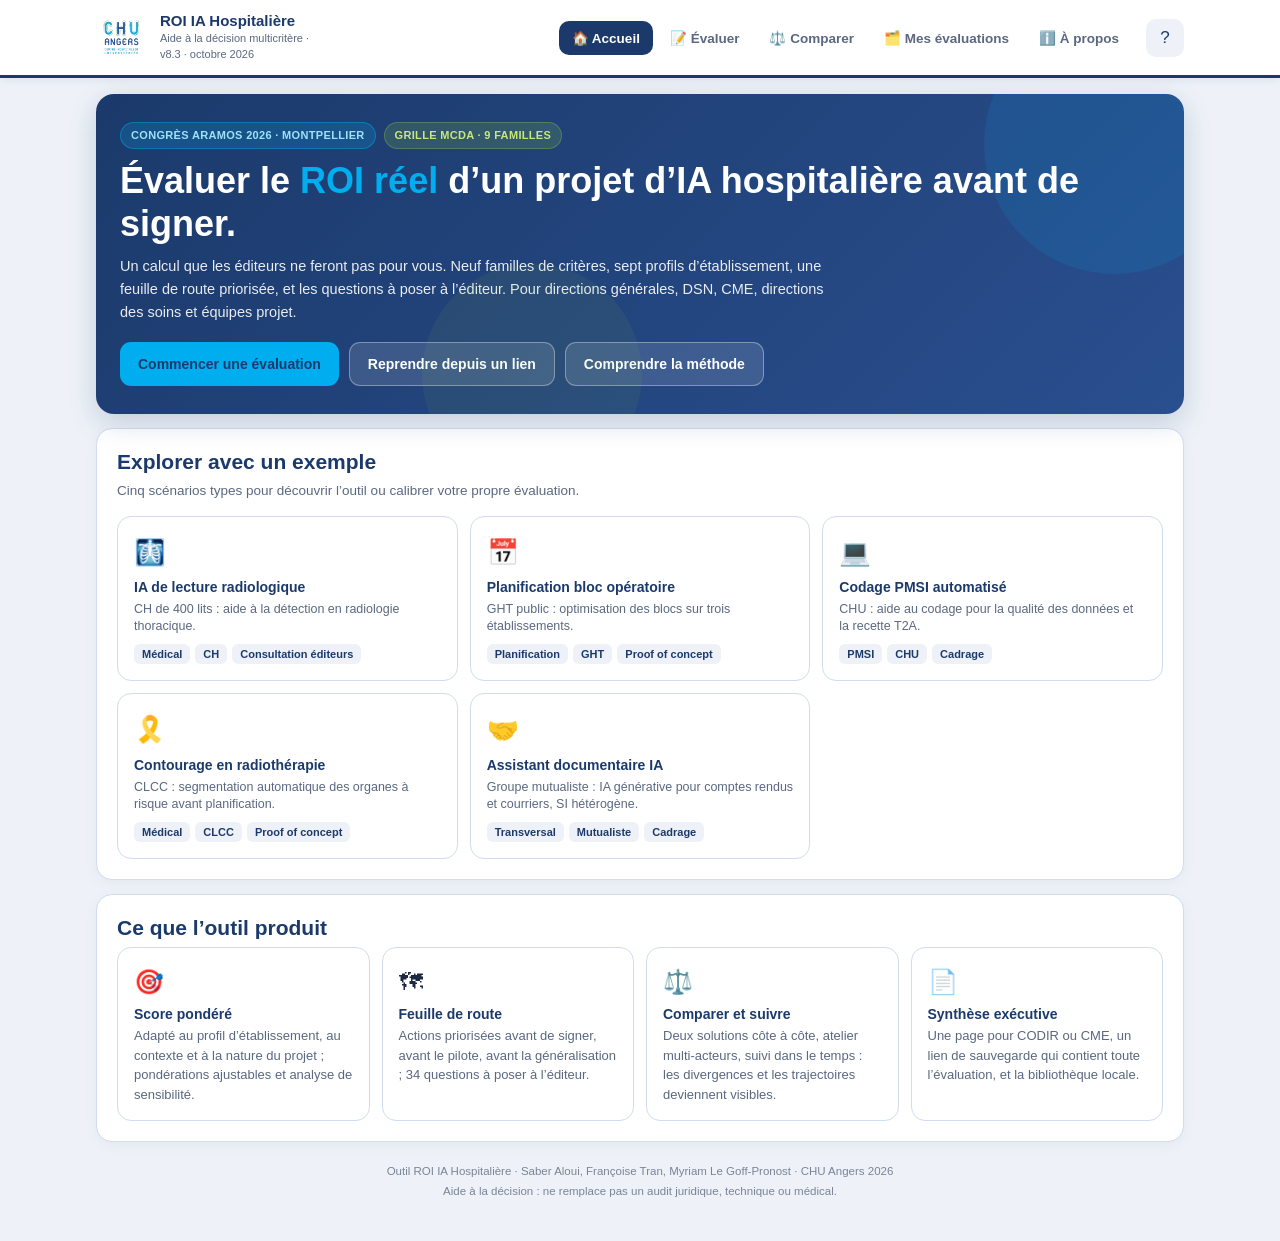
==== commit 85ee8001: "Add files via upload" ====
--- a/index.html
+++ b/index.html
@@ -478,6 +478,13 @@
   body.print-modal .page{display:none}
 }
 
+/* statistiques d'usage */
+.stats-chart{background:#fff;border:1.5px solid var(--line);border-radius:10px;padding:8px 8px 4px;margin:6px 0 2px}
+.stats-bars{display:block;width:100%;height:60px}
+.stats-axis{display:flex;justify-content:space-between;font-size:11px;color:#5A6880;margin-top:4px}
+.stats-kpis{margin-top:4px}
+#homeStats .pill{cursor:default}
+
 </style>
 </head>
 <body>
@@ -503,7 +510,7 @@
   <!-- ===================== ACCUEIL ===================== -->
   <section class="screen" id="scr-home">
     <div class="hero">
-      <div class="hero-pills"><span class="pill pill-cyan">Gestion Hospitalière · ARAMOS 2026</span><span class="pill pill-mint">Grille MCDA · 9 familles</span></div>
+      <div class="hero-pills"><span class="pill pill-cyan">Congrès ARAMOS 2026 · Montpellier</span><span class="pill pill-mint">Grille MCDA · 9 familles</span><span id="homeStats" style="display:none"></span></div>
       <h1>Évaluer le <span>ROI réel</span> d’un projet d’IA hospitalière avant de signer.</h1>
       <p>Un calcul que les éditeurs ne feront pas pour vous. Neuf familles de critères, sept profils d’établissement, une feuille de route priorisée, et les questions à poser à l’éditeur. Pour directions générales, DSN, CME, directions des soins et équipes projet.</p>
       <div class="hero-actions">
@@ -606,7 +613,7 @@
   <section class="screen" id="scr-about">
     <div class="panel">
       <h2 class="section-title">À propos de l’outil</h2>
-      <div class="ref"><strong>Articles de référence</strong>Aloui S., Tran F., Le Goff-Pronost M. <em>Le ROI de l’IA hospitalière : un calcul que les éditeurs ne feront pas pour vous.</em> Gestion Hospitalière, 2026.<br>Aloui S., Tran F., Le Goff-Pronost M. <em>Investir dans l’IA à l’hôpital : quel cadre pour évaluer la création de valeur ?</em> Communication, colloque ARAMOS 2026.</div>
+      <div class="ref"><strong>Communication de référence</strong>Aloui S., Tran F., Le Goff-Pronost M. <em>Investir dans l’intelligence artificielle à l’hôpital : quel cadre pour évaluer la création de valeur ?</em> Communication acceptée au congrès ARAMOS 2026, Montpellier, 19 et 20 novembre 2026. L’outil en est le complément opérationnel : grille MCDA en neuf familles, dette d’apprentissage, conditions d’appropriation. Article de revue en préparation.</div>
       <div class="grid grid-3" style="margin-bottom:12px">
         <div class="auteur"><div class="a-nom">Saber Aloui</div><div class="a-titre">CHU Angers · ESTER / IRSET, Université d’Angers</div><div class="a-bio">Directeur des services numériques du CHU d’Angers et du GHT 49, chercheur (HDR) : la donnée comme levier de transformation des organisations, évaluation des outils d’IA, management hospitalier à l’ère de l’IA.</div></div>
         <div class="auteur"><div class="a-nom">Françoise Tran</div><div class="a-titre">Ethik-IA</div><div class="a-bio">Avocate, responsable de projet innovation : qualification juridique des systèmes d’IA (MDR, AI Act, garantie humaine), responsabilité et instruments contractuels.</div></div>
@@ -618,7 +625,7 @@
 
     <details class="sec" id="aboutHelp"><summary>❓ Aide et mode d’emploi</summary><div class="sec-body">
       <div class="h3" style="margin-top:4px">🧭 Comment fonctionne l’outil</div>
-      <p class="small"><strong>1. Contexte</strong> : profil d’établissement, maturité SI, tension RH, conduite du changement et nature du projet adaptent les critères et prérèglent les pondérations. <strong>2. Évaluation</strong> : notez chaque critère de 1 à 5, dimension par dimension ; les questions guidées calculent une note à partir de questions factuelles. <strong>3. Résultats</strong> : score pondéré, radar, alertes, recommandations, feuille de route, balance effort / récompense, calculateur cinq ans, synthèse exécutive. <strong>Partage</strong> : un lien de sauvegarde contient toute l’évaluation ; la bibliothèque locale conserve vos évaluations sur cet appareil.</p>
+      <p class="small"><strong>1. Contexte</strong> : profil d’établissement, maturité SI, tension RH, conduite du changement et nature du projet adaptent les critères et prérèglent les pondérations. <strong>2. Évaluation</strong> : notez chaque critère de 1 à 5, dimension par dimension ; les questions guidées calculent une note à partir de questions factuelles. <strong>3. Résultats</strong> : score pondéré, radar, alertes, recommandations, feuille de route, balance effort / récompense, calculateur cinq ans, synthèse exécutive. <strong>Partage</strong> : un lien de sauvegarde contient toute l’évaluation ; la bibliothèque locale conserve vos évaluations sur cet appareil. <strong>Statistiques</strong> : un compteur anonyme (visites, évaluations, installations) est consultable dans la rubrique « Statistiques d’usage » ; il ne conserve ni adresse IP, ni identifiant, ni cookie.</p>
       <div class="h3">🎚 L’échelle de notation</div>
       <p class="small"><strong>1 Inexistant · 2 Faible · 3 Partiel · 4 Bon · 5 Excellent</strong>. Le bouton <strong>∅ Non évalué</strong> exclut un critère du calcul plutôt que de le noter arbitrairement : il apparaît comme angle mort à instruire. Un critère non documenté est une information, pas un zéro.</p>
       <div class="h3">⚖️ Pondérations et sensibilité</div>
@@ -633,6 +640,7 @@
 
     <details class="sec"><summary>🕸 Les neuf familles de la grille MCDA</summary><div class="sec-body"><div class="fam-list" id="aboutFams"></div></div></details>
     <details class="sec"><summary>🏥 Les sept profils d’établissement</summary><div class="sec-body"><div class="fam-list" id="aboutProfiles"></div></div></details>
+    <details class="sec" id="aboutStats"><summary>📈 Statistiques d’usage</summary><div class="sec-body"><div id="statsWrap"></div></div></details>
     <details class="sec"><summary>📖 Glossaire</summary><div class="sec-body"><input class="gloss-search" placeholder="Rechercher un terme…" oninput="renderGlossary(this.value)"><div id="glossList"></div></div></details>
     <details class="sec"><summary>✉️ Contact</summary><div class="sec-body">
       <form name="demande-acces-roi-ia" method="POST" data-netlify="true">
@@ -670,7 +678,7 @@
 <!-- déclaration statique du formulaire anonymisé pour la détection Netlify Forms -->
 <form name="resultats-anonymises-roi-ia" data-netlify="true" netlify-honeypot="bot-field" hidden><input type="hidden" name="form-name" value="resultats-anonymises-roi-ia"><input name="payload"><input name="bot-field"></form>
 
-<script type="application/json" id="app-data">{"version": "8.0", "versionLabel": "v8.0 · octobre 2026", "FAM_SPECIFIC": {"medical": {"f1": {"id": "clinique", "name": "Valeur clinique", "emoji": "🩺", "criteria": [["c1", "Sécurité diagnostique", "Réduction des erreurs, omissions, faux négatifs.", [{"q": "La solution a-t-elle été validée sur une population comparable à la vôtre ?", "opts": [["Oui, étude publiée", 2], ["Données internes", 1], ["Non", 0]]}, {"q": "Un dispositif de détection des faux négatifs est-il documenté ?", "opts": [["Oui", 2], ["Partiel", 1], ["Non", 0]]}, {"q": "Les performances ont-elles été vérifiées en conditions réelles ?", "opts": [["Oui", 2], ["En cours", 1], ["Non", 0]]}]], ["c2", "Qualité de prise en charge", "Pertinence des orientations, parcours, personnalisation.", [{"q": "La solution couvre-t-elle l'ensemble du parcours patient concerné ?", "opts": [["Parcours complet", 2], ["Segment clé", 1], ["Segment mineur", 0]]}, {"q": "Des indicateurs de qualité sont-ils mesurables avant/après ?", "opts": [["Oui, définis", 2], ["À construire", 1], ["Non", 0]]}, {"q": "Les praticiens ont-ils été associés à la définition des cas d'usage ?", "opts": [["Oui, en amont", 2], ["Partiellement", 1], ["Non", 0]]}]], ["c3", "Surveillance dérive du modèle", "Suivi des performances dans le temps.", [{"q": "L'éditeur propose-t-il un tableau de bord de suivi des performances ?", "opts": [["Oui, inclus", 2], ["En option payante", 1], ["Non", 0]]}, {"q": "Un responsable interne est-il désigné pour surveiller le modèle ?", "opts": [["Oui, identifié", 2], ["À désigner", 1], ["Non prévu", 0]]}]]]}, "f7": {"id": "cadre", "name": "Cadre contraint", "emoji": "🛡️", "criteria": [["k1", "Conformité réglementaire", "MDR, AI Act, RGPD, HDS, traçabilité.", [{"q": "La solution est-elle qualifiée au regard du MDR et AI Act ?", "opts": [["Oui, documenté", 2], ["En cours", 1], ["Non vérifié", 0]]}, {"q": "L'hébergement est-il certifié HDS et conforme RGPD ?", "opts": [["Oui, certifié", 2], ["En cours", 1], ["Non", 0]]}, {"q": "Un DPO a-t-il analysé le contrat et les flux de données ?", "opts": [["Oui", 2], ["À faire", 1], ["Non prévu", 0]]}, {"q": "La qualification juridique de l'établissement au sens de l'AI Act (déployeur ou fournisseur, art. 25) a-t-elle été établie ?", "opts": [["Oui, déployeur confirmé", 2], ["En cours d'analyse", 1], ["Non examinée", 0]]}]], ["k2", "Responsabilité médicale", "Rôles du médecin, établissement et éditeur en cas d'erreur.", [{"q": "Le contrat précise-t-il la répartition des responsabilités ?", "opts": [["Oui, explicite", 2], ["Vague", 1], ["Absent", 0]]}, {"q": "La police RC médicale couvre-t-elle les incidents IA ?", "opts": [["Oui, vérifié", 2], ["À vérifier", 1], ["Non", 0]]}, {"q": "Un protocole de gestion des incidents algorithmiques est-il prévu ?", "opts": [["Oui", 2], ["À construire", 1], ["Non", 0]]}, {"q": "La garantie humaine (art. L. 4001-3 CSP) est-elle organisée : information du patient, accès aux données, traçabilité de la supervision ?", "opts": [["Oui, procédure formalisée", 2], ["Partiellement", 1], ["Non", 0]]}]], ["k3", "Lock-in éditeur", "Portabilité, réversibilité, coûts de sortie.", [{"q": "Les données appartiennent-elles contractuellement à l'établissement ?", "opts": [["Oui, contractualisé", 2], ["À négocier", 1], ["Non garanti", 0]]}, {"q": "Une clause de réversibilité précise est-elle prévue ?", "opts": [["Oui, précise", 2], ["Vague", 1], ["Absente", 0]]}, {"q": "La solution est-elle interopérable sans surcoût majeur ?", "opts": [["Oui", 2], ["Partiellement", 1], ["Non", 0]]}]]]}}, "planning": {"f1": {"id": "planif", "name": "Valeur organisationnelle", "emoji": "📅", "criteria": [["pl1", "Pertinence de la planification", "Plannings réalistes, conformes aux contraintes réglementaires.", [{"q": "Les plannings générés respectent-ils les règles métier complexes de votre établissement ?", "opts": [["Oui, toutes", 2], ["Principales", 1], ["Partiellement", 0]]}, {"q": "Les équipes valident-elles les plannings produits comme acceptables ?", "opts": [["Oui, testé", 2], ["À tester", 1], ["Non", 0]]}, {"q": "Le taux de rejet ou de modification manuelle est-il mesuré ?", "opts": [["Oui, faible", 2], ["Mesuré mais élevé", 1], ["Non mesuré", 0]]}]], ["pl2", "Impact sur la continuité des soins", "Couverture en compétences, sécurité des prises en charge.", [{"q": "La solution garantit-elle la couverture minimale requise en tout point ?", "opts": [["Oui, démontré", 2], ["Probable", 1], ["Non établi", 0]]}, {"q": "Les situations de sous-effectif critique sont-elles détectées en amont ?", "opts": [["Oui, alertes", 2], ["Partiellement", 1], ["Non", 0]]}]], ["pl3", "Gestion des aléas", "Anticipation des absences et pics d'activité.", [{"q": "L'outil anticipe-t-il les absences prévisibles avec fiabilité ?", "opts": [["Oui, précis", 2], ["Approximatif", 1], ["Non", 0]]}, {"q": "Des scénarios de contingence sont-ils proposés automatiquement ?", "opts": [["Oui", 2], ["Partiellement", 1], ["Non", 0]]}, {"q": "L'intégration avec la gestion des lits ou du bloc est-elle opérationnelle ?", "opts": [["Oui", 2], ["En cours", 1], ["Non", 0]]}]]]}, "f7": {"id": "cadre_planif", "name": "Cadre contraint planification", "emoji": "🛡️", "criteria": [["pk1", "Conformité droit du travail", "Temps de travail, repos, qualifications, conventions.", [{"q": "Le système est-il configuré avec toutes les règles réglementaires applicables ?", "opts": [["Oui, auditées", 2], ["Principales", 1], ["Non vérifié", 0]]}, {"q": "Un juriste droit du travail a-t-il validé les règles métier ?", "opts": [["Oui", 2], ["À prévoir", 1], ["Non", 0]]}, {"q": "Les dérogations éventuelles sont-elles tracées et justifiées ?", "opts": [["Oui", 2], ["Partiellement", 1], ["Non", 0]]}]], ["pk2", "Transparence et droit de regard", "Contestation, ajustement, recours.", [{"q": "Les professionnels comprennent-ils comment le planning est généré ?", "opts": [["Oui, explicable", 2], ["Partiellement", 1], ["Boîte noire", 0]]}, {"q": "Un mécanisme de demande de modification est-il intégré ?", "opts": [["Oui", 2], ["Manuel seulement", 1], ["Non", 0]]}]], ["pk3", "Lock-in et interopérabilité", "SIRH, gestion des lits, programme opératoire.", [{"q": "La connexion avec le SIRH est-elle native ou documentée ?", "opts": [["Oui, native", 2], ["Interfaçage à développer", 1], ["Non", 0]]}, {"q": "Les données de planning sont-elles exportables librement ?", "opts": [["Oui", 2], ["Format propriétaire", 1], ["Non", 0]]}, {"q": "Le coût de migration a-t-il été estimé ?", "opts": [["Oui, documenté", 2], ["Estimé", 1], ["Non évalué", 0]]}]]]}}, "rh": {"f1": {"id": "valeur_rh", "name": "Valeur RH et sociale", "emoji": "👥", "criteria": [["rh1", "Qualité de la décision RH", "Pertinence des décisions de planification, recrutement, compétences.", [{"q": "La solution améliore-t-elle la pertinence des décisions RH de manière mesurable ?", "opts": [["Oui, démontré", 2], ["Probable", 1], ["Non établi", 0]]}, {"q": "Des indicateurs de qualité des décisions RH sont-ils définis ?", "opts": [["Oui", 2], ["À construire", 1], ["Non", 0]]}, {"q": "Les DRH et managers valident-ils les recommandations comme pertinentes ?", "opts": [["Oui, testé", 2], ["Mitigé", 1], ["Non", 0]]}]], ["rh2", "Impact sur la qualité de vie au travail", "Réduction charge administrative, irritants quotidiens.", [{"q": "La solution réduit-elle les tâches à faible valeur pour les agents ?", "opts": [["Oui, mesuré", 2], ["Probable", 1], ["Non établi", 0]]}, {"q": "Les agents expriment-ils une perception positive de l'outil ?", "opts": [["Oui, testé", 2], ["Neutre", 1], ["Négatif", 0]]}]], ["rh3", "Équité et non-discrimination", "Audit des biais dans les décisions RH.", [{"q": "Le modèle a-t-il été audité pour détecter des biais (genre, âge, origine) ?", "opts": [["Oui, audit externe", 2], ["Audit interne", 1], ["Non", 0]]}, {"q": "Des mécanismes correctifs sont-ils prévus en cas de biais détecté ?", "opts": [["Oui", 2], ["À définir", 1], ["Non", 0]]}, {"q": "Les résultats d'audit sont-ils communiqués aux parties prenantes ?", "opts": [["Oui", 2], ["Partiellement", 1], ["Non", 0]]}]]]}, "f7": {"id": "cadre_rh", "name": "Cadre contraint RH", "emoji": "🛡️", "criteria": [["rk1", "Conformité droit du travail et AI Act", "Décision automatisée, RGPD art. 22.", [{"q": "Le système est-il conforme aux obligations sur la décision automatisée ?", "opts": [["Oui, documenté", 2], ["En cours", 1], ["Non vérifié", 0]]}, {"q": "Un avis du CSE a-t-il été recueilli sur l'usage de l'IA RH ?", "opts": [["Oui", 2], ["Prévu", 1], ["Non", 0]]}, {"q": "Un DPO a-t-il analysé les flux de données RH ?", "opts": [["Oui", 2], ["À faire", 1], ["Non", 0]]}]], ["rk2", "Information et droits des agents", "Transparence, droit de recours.", [{"q": "Les agents sont-ils informés de l'usage de l'IA dans les décisions les concernant ?", "opts": [["Oui, formalisé", 2], ["En cours", 1], ["Non", 0]]}, {"q": "Un droit de contestation des décisions algorithmiques existe-t-il ?", "opts": [["Oui, procédure définie", 2], ["À construire", 1], ["Non prévu", 0]]}]], ["rk3", "Lock-in et interopérabilité SIRH", "Portabilité, migration, dépendance.", [{"q": "Les données RH sont-elles exportables dans un format standard ?", "opts": [["Oui", 2], ["Format propriétaire", 1], ["Non", 0]]}, {"q": "Le coût de migration vers un autre outil a-t-il été estimé ?", "opts": [["Oui", 2], ["Estimé", 1], ["Non", 0]]}, {"q": "L'interopérabilité avec le SIRH existant est-elle documentée ?", "opts": [["Oui, native", 2], ["Interfaçage", 1], ["Non", 0]]}]]]}}, "logistique": {"f1": {"id": "valeur_log", "name": "Valeur supply chain", "emoji": "🏭", "criteria": [["lg1", "Réduction des ruptures", "Prévisions fiables, réduction surstocks et erreurs.", [{"q": "La solution réduit-elle les ruptures de manière mesurable et documentée ?", "opts": [["Oui, chiffré", 2], ["Probable", 1], ["Non établi", 0]]}, {"q": "Les prévisions sont-elles validées sur des données historiques de l'établissement ?", "opts": [["Oui", 2], ["Données génériques", 1], ["Non", 0]]}, {"q": "Un pilote a-t-il confirmé les gains en conditions réelles ?", "opts": [["Oui", 2], ["En cours", 1], ["Non", 0]]}]], ["lg2", "Gains sur les coûts directs", "Économies achats, transport, déchets, maintenance.", [{"q": "Les économies attendues sont-elles documentées et sourcées ?", "opts": [["Oui, chiffré précis", 2], ["Estimé", 1], ["Non documenté", 0]]}, {"q": "L'impact sur les coûts de stockage a-t-il été simulé ?", "opts": [["Oui", 2], ["Partiellement", 1], ["Non", 0]]}]], ["lg3", "Traçabilité de la chaîne", "Produits de santé, DM, médicaments.", [{"q": "La solution améliore-t-elle la traçabilité réglementaire des produits de santé ?", "opts": [["Oui, démontré", 2], ["Partiel", 1], ["Non", 0]]}, {"q": "L'intégration avec les systèmes de pharmacovigilance est-elle documentée ?", "opts": [["Oui", 2], ["À développer", 1], ["Non", 0]]}, {"q": "Les obligations de sérialisation sont-elles couvertes ?", "opts": [["Oui", 2], ["Partiellement", 1], ["Non", 0]]}]]]}, "f7": {"id": "cadre_log", "name": "Cadre contraint logistique", "emoji": "🛡️", "criteria": [["lk1", "Conformité réglementaire", "Sérialisation, Eudamed, pharmacovigilance, AI Act.", [{"q": "La solution est-elle conforme aux exigences Eudamed et de sérialisation ?", "opts": [["Oui, certifié", 2], ["En cours", 1], ["Non vérifié", 0]]}, {"q": "Le système est-il qualifié au regard de l'AI Act ?", "opts": [["Oui", 2], ["En cours", 1], ["Non", 0]]}, {"q": "Un audit réglementaire de la solution a-t-il été réalisé ?", "opts": [["Oui", 2], ["Prévu", 1], ["Non", 0]]}]], ["lk2", "Responsabilité en cas de défaillance", "Rupture critique, erreur de prévision.", [{"q": "Le contrat précise-t-il qui est responsable en cas de rupture critique liée à l'IA ?", "opts": [["Oui, explicite", 2], ["Vague", 1], ["Non", 0]]}, {"q": "Une procédure de continuité en cas de défaillance algorithmique est-elle définie ?", "opts": [["Oui", 2], ["À construire", 1], ["Non", 0]]}]], ["lk3", "Lock-in ERP et WMS", "Interopérabilité, portabilité, migration.", [{"q": "La connexion avec l'ERP et le WMS est-elle native ou documentée ?", "opts": [["Oui, native", 2], ["Interfaçage", 1], ["Non", 0]]}, {"q": "Les historiques logistiques sont-ils exportables librement ?", "opts": [["Oui", 2], ["Format propriétaire", 1], ["Non", 0]]}, {"q": "Le coût de migration a-t-il été estimé ?", "opts": [["Oui", 2], ["Estimé", 1], ["Non", 0]]}]]]}}, "pmsi": {"f1": {"id": "valeur_pmsi", "name": "Valeur data / qualité", "emoji": "💻", "criteria": [["pm1", "Exhaustivité et précision du codage", "Taux de codage, réduction erreurs.", [{"q": "La solution améliore-t-elle le taux de codage de manière mesurable ?", "opts": [["Oui, chiffré", 2], ["Probable", 1], ["Non établi", 0]]}, {"q": "Les erreurs de codage sont-elles détectées et corrigées automatiquement ?", "opts": [["Oui, documenté", 2], ["Partiellement", 1], ["Non", 0]]}, {"q": "Un pilote a-t-il validé les gains sur vos données réelles ?", "opts": [["Oui", 2], ["En cours", 1], ["Non", 0]]}]], ["pm2", "Valorisation financière T2A", "Sous-cotations, recette, optimisation.", [{"q": "L'impact sur la valorisation T2A est-il documenté et vérifiable ?", "opts": [["Oui, étude réalisée", 2], ["Estimé", 1], ["Non chiffré", 0]]}, {"q": "Un audit de sous-cotation préalable a-t-il été réalisé ?", "opts": [["Oui", 2], ["Partiel", 1], ["Non", 0]]}]], ["pm3", "Qualité des données pour le pilotage", "PMSI, recherche, pilotage médico-économique.", [{"q": "Les données produites sont-elles fiables pour le pilotage médico-économique ?", "opts": [["Oui, validé", 2], ["En cours de validation", 1], ["Non évalué", 0]]}, {"q": "La solution s'intègre-t-elle avec les outils de pilotage existants ?", "opts": [["Oui, native", 2], ["Export manuel", 1], ["Non", 0]]}, {"q": "La qualité des données est-elle supervisée en continu ?", "opts": [["Oui", 2], ["Périodiquement", 1], ["Non", 0]]}]]]}, "f7": {"id": "cadre_pmsi", "name": "Cadre contraint données", "emoji": "🛡️", "criteria": [["ppk1", "Conformité RGPD et HDS", "Données patients, hébergement, pseudonymisation.", [{"q": "L'hébergement est-il certifié HDS ?", "opts": [["Oui, certifié", 2], ["En cours", 1], ["Non", 0]]}, {"q": "La pseudonymisation est-elle conforme au RGPD pour tous les flux ?", "opts": [["Oui, documenté", 2], ["Partielle", 1], ["Non vérifié", 0]]}, {"q": "Un DPO a-t-il validé les traitements de données ?", "opts": [["Oui", 2], ["À faire", 1], ["Non", 0]]}]], ["ppk2", "Responsabilité en cas d'erreur de codage", "Médecin DIM, établissement, éditeur.", [{"q": "Le contrat précise-t-il la responsabilité en cas d'erreur impactant la recette ?", "opts": [["Oui, explicite", 2], ["Vague", 1], ["Non", 0]]}, {"q": "Un protocole de correction et de signalement existe-t-il ?", "opts": [["Oui", 2], ["À construire", 1], ["Non", 0]]}]], ["ppk3", "Lock-in et portabilité", "Historiques codage, interopérabilité SIH, DPI.", [{"q": "Les historiques de codage sont-ils exportables dans un format standard ?", "opts": [["Oui", 2], ["Format propriétaire", 1], ["Non", 0]]}, {"q": "La solution est-elle interopérable avec le DPI et le SIH ?", "opts": [["Oui, native", 2], ["Interfaçage", 1], ["Non", 0]]}, {"q": "Le coût de changement d'outil a-t-il été évalué ?", "opts": [["Oui", 2], ["Estimé", 1], ["Non", 0]]}]]]}}, "transversal": {"f1": {"id": "valeur_trans", "name": "Valeur globale", "emoji": "🔀", "criteria": [["t1", "Valeur clinique ou métier", "Impact sur la qualité des décisions dans les domaines couverts.", [{"q": "La valeur apportée est-elle documentée pour chaque domaine couvert ?", "opts": [["Oui, tous", 2], ["Principaux", 1], ["Non", 0]]}, {"q": "Les indicateurs de valeur sont-ils définis avant déploiement ?", "opts": [["Oui", 2], ["À construire", 1], ["Non", 0]]}]], ["t2", "Valeur opérationnelle", "Efficience, optimisation des flux et ressources.", [{"q": "Les gains opérationnels sont-ils mesurables et mesurés ?", "opts": [["Oui, chiffré", 2], ["Estimé", 1], ["Non", 0]]}, {"q": "Un pilote multi-domaine a-t-il validé les gains ?", "opts": [["Oui", 2], ["Partiel", 1], ["Non", 0]]}, {"q": "Les gains d'un domaine ne se font-ils pas au détriment d'un autre ?", "opts": [["Vérification faite", 2], ["À vérifier", 1], ["Non évalué", 0]]}]], ["t3", "Cohérence transversale", "Intégration entre domaines, évitement des silos.", [{"q": "La solution crée-t-elle une cohérence entre les différents domaines couverts ?", "opts": [["Oui, démontré", 2], ["Probable", 1], ["Risque de silos", 0]]}, {"q": "Une gouvernance transversale est-elle définie ?", "opts": [["Oui", 2], ["À constituer", 1], ["Non", 0]]}]]]}, "f7": {"id": "cadre_trans", "name": "Cadre contraint", "emoji": "🛡️", "criteria": [["tk1", "Conformité multi-domaines", "MDR si applicable, AI Act, RGPD, HDS, droit du travail.", [{"q": "Toutes les réglementations applicables ont-elles été identifiées ?", "opts": [["Oui, inventaire complet", 2], ["Principales", 1], ["Non", 0]]}, {"q": "Un audit de conformité multi-domaine a-t-il été réalisé ?", "opts": [["Oui", 2], ["Prévu", 1], ["Non", 0]]}, {"q": "Un juriste spécialisé a-t-il été consulté ?", "opts": [["Oui", 2], ["À faire", 1], ["Non", 0]]}]], ["tk2", "Responsabilités croisées", "Médical, RH, organisationnel.", [{"q": "Les responsabilités sont-elles clairement définies pour chaque domaine ?", "opts": [["Oui, documenté", 2], ["Partiellement", 1], ["Non", 0]]}, {"q": "Les polices d'assurance couvrent-elles tous les usages ?", "opts": [["Oui, vérifié", 2], ["À vérifier", 1], ["Non", 0]]}]], ["tk3", "Lock-in éditeur", "Portabilité, réversibilité, API, sortie.", [{"q": "Les données de tous les domaines sont-elles exportables ?", "opts": [["Oui", 2], ["Partiellement", 1], ["Non", 0]]}, {"q": "Une clause de réversibilité couvre-t-elle tous les périmètres ?", "opts": [["Oui", 2], ["Partielle", 1], ["Non", 0]]}, {"q": "Le coût de migration global a-t-il été estimé ?", "opts": [["Oui", 2], ["Estimé", 1], ["Non", 0]]}]]]}}}, "FAM_OPERATIONNEL": {"id": "operationnel", "name": "Valeur opérationnelle", "emoji": "⚙️", "criteria": [["o1", "Efficience des flux et séjours", "Optimisation des flux patients, réduction de la DMS, diminution des actes redondants.", [{"q": "Les gains attendus sur les flux ou la DMS sont-ils chiffrés à partir de données comparables ?", "opts": [["Oui, documentés", 2], ["Estimation interne", 1], ["Non", 0]]}, {"q": "Les processus cibles ont-ils été cartographiés avant le déploiement ?", "opts": [["Oui, complètement", 2], ["Partiellement", 1], ["Non", 0]]}]], ["o2", "Gains de ressources réaffectables", "Temps médical et soignant libéré (ETP, heures/an), optimisation logistique et de la planification, impact sur la recette (T2A, qualité du codage PMSI).", [{"q": "Les gains de temps sont-ils exprimés en ETP ou heures par an réaffectables ?", "opts": [["Oui, chiffrés", 2], ["Estimés", 1], ["Non évalués", 0]]}, {"q": "L'impact sur la recette (T2A, qualité du codage, facturation) a-t-il été évalué ?", "opts": [["Oui", 2], ["Partiellement", 1], ["Non ou non applicable", 0]]}, {"q": "Les gains logistiques (stocks, pharmacie, planification) sont-ils identifiés ?", "opts": [["Oui", 2], ["Partiellement", 1], ["Non", 0]]}]], ["o3", "Expérience patient et usagers", "Satisfaction et expérience des usagers (e-Satis, PREMS), fidélisation et réputation de l'établissement.", [{"q": "Un dispositif de mesure avant/après de l'expérience patient (e-Satis, PREMS) est-il prévu ?", "opts": [["Oui, défini", 2], ["À construire", 1], ["Non", 0]]}, {"q": "Le projet améliore-t-il un point de contact patient identifié (délais, information, orientation) ?", "opts": [["Oui, clairement", 2], ["Indirectement", 1], ["Non", 0]]}]]]}, "FAM_UNIVERSAL": [{"id": "strategique", "name": "Valeur stratégique", "emoji": "🎯", "criteria": [["s1", "Attractivité RH", "Effet sur recrutement, fidélisation, image employeur et conditions d'exercice.", [{"q": "Les praticiens perçoivent-ils la solution comme un levier d'attractivité ?", "opts": [["Oui, testé", 2], ["Probable", 1], ["Indifférent ou résistance", 0]]}, {"q": "Le projet est-il valorisable dans la communication de recrutement ?", "opts": [["Oui, clairement", 2], ["Potentiellement", 1], ["Non", 0]]}]], ["s2", "Positionnement territorial", "Contribution à la stratégie territoriale ou à la différenciation.", [{"q": "Des établissements du territoire ont-ils déjà déployé cette solution ?", "opts": [["Non — avantage pionnier", 2], ["Quelques-uns", 1], ["Majorité équipée", 0]]}, {"q": "Le projet s'inscrit-il dans la stratégie territoriale formalisée ?", "opts": [["Oui, explicitement", 2], ["Connexe", 1], ["Non", 0]]}, {"q": "La solution renforce-t-elle un axe stratégique identifié ?", "opts": [["Oui", 2], ["Partiellement", 1], ["Non", 0]]}]], ["s3", "Signal aux tutelles", "Lisibilité institutionnelle, crédibilité et coopérations externes.", [{"q": "Le projet est-il aligné avec les orientations de l'ARS ou du projet d'établissement ?", "opts": [["Oui, explicitement", 2], ["Indirectement", 1], ["Non", 0]]}, {"q": "La solution est-elle valorisable dans un dossier de financement ?", "opts": [["Oui", 2], ["Peut-être", 1], ["Non", 0]]}]]]}, {"id": "acceptabilite", "name": "Acceptabilité et appropriation", "emoji": "👥", "criteria": [["a1", "Adhésion des équipes", "Compréhension, confiance, utilité perçue et absence de dépossession.", [{"q": "Les équipes concernées ont-elles été consultées avant la décision ?", "opts": [["Oui, co-construction", 2], ["Information seulement", 1], ["Non", 0]]}, {"q": "Une évaluation des risques psychosociaux a-t-elle été envisagée ?", "opts": [["Oui, prévue", 2], ["À prévoir", 1], ["Non", 0]]}, {"q": "Les équipes perçoivent-elles la solution comme un appui ou une menace ?", "opts": [["Appui clair", 2], ["Ambivalent", 1], ["Menace perçue", 0]]}]], ["a2", "Acceptation des bénéficiaires", "Transparence, usage des données, consentement et perception de l'automatisation.", [{"q": "Les bénéficiaires sont-ils informés de l'usage de l'IA ?", "opts": [["Oui, formalisé", 2], ["En cours", 1], ["Non", 0]]}, {"q": "Une procédure de refus ou de recours est-elle définie ?", "opts": [["Oui", 2], ["À construire", 1], ["Non", 0]]}]], ["a3", "Instances représentatives", "CME, syndicats, gouvernance sociale associés en amont.", [{"q": "La CME a-t-elle été associée à la réflexion ?", "opts": [["Oui, avis formel", 2], ["Information", 1], ["Non", 0]]}, {"q": "Les organisations syndicales ont-elles été informées ?", "opts": [["Oui", 2], ["Prévu", 1], ["Non", 0]]}, {"q": "Une présentation en instance représentative est-elle programmée ?", "opts": [["Oui", 2], ["À planifier", 1], ["Non prévu", 0]]}]], ["a5", "Équilibre effort / récompense", "L'effort demandé aux équipes (apprentissage, double fonctionnement, supervision des sorties) a-t-il été estimé, et des contreparties concrètes sont-elles prévues et annoncées ? (modèle de Siegrist)", [{"q": "L'effort réel demandé aux équipes une fois la formation passée a-t-il été estimé (temps, charge de vigilance) ?", "opts": [["Oui, documenté", 2], ["Évoqué sans estimation", 1], ["Non", 0]]}, {"q": "Des contreparties concrètes sont-elles prévues et annoncées (temps rendu réaffecté, reconnaissance, montée en compétence) ?", "opts": [["Oui, annoncées", 2], ["En discussion", 1], ["Non", 0]]}, {"q": "L'appropriation de l'outil ouvre-t-elle une perspective professionnelle identifiée (référent, expertise reconnue) ?", "opts": [["Oui", 2], ["Possible", 1], ["Non", 0]]}]], ["a6", "Renforcement du collectif de travail", "Équipe projet pluriprofessionnelle, référents avec temps dédié, espaces de retour d'expérience programmés : le collectif est lui-même une contrepartie.", [{"q": "Une équipe projet pluriprofessionnelle (médecins, soignants, DSN, qualité) est-elle constituée ?", "opts": [["Oui, active", 2], ["En constitution", 1], ["Non", 0]]}, {"q": "Des référents métier disposent-ils d'un temps dédié formalisé ?", "opts": [["Oui, temps protégé", 2], ["Référents sans temps dédié", 1], ["Non", 0]]}, {"q": "Des espaces de retour d'expérience entre pairs sont-ils programmés après le déploiement ?", "opts": [["Oui, calendrier défini", 2], ["Prévu sans calendrier", 1], ["Non", 0]]}]]]}, {"id": "marche", "name": "Maturité du marché", "emoji": "📈", "criteria": [["m1", "Niveau de preuve", "Études, validations, publications, performance en conditions réelles.", [{"q": "La solution dispose-t-elle d'un marquage CE DM (MDR) pour l'usage envisagé ?", "opts": [["Oui, classe IIa/IIb", 2], ["En cours", 1], ["Non ou NA", 0]]}, {"q": "Des publications valident-elles les performances ?", "opts": [["Oui, plusieurs", 2], ["Une", 1], ["Non", 0]]}, {"q": "Les performances ont-elles été reproduites en contexte français/européen ?", "opts": [["Oui", 2], ["Partiellement", 1], ["Non", 0]]}]], ["m2", "Solidité de l'éditeur", "Pérennité financière, support, roadmap, maintenance.", [{"q": "L'éditeur dispose-t-il d'un modèle économique démontré sur 3 ans ?", "opts": [["Oui, solide", 2], ["Incertain", 1], ["Non documenté", 0]]}, {"q": "L'éditeur propose-t-il un SLA contractualisé ?", "opts": [["Oui, précis", 2], ["Vague", 1], ["Non", 0]]}, {"q": "Une roadmap est-elle communiquée et tenue ?", "opts": [["Oui", 2], ["Partielle", 1], ["Non", 0]]}]], ["m3", "Références opérationnelles", "Déploiements comparables, retours vérifiables.", [{"q": "Des établissements français comparables utilisent-ils la solution en production ?", "opts": [["Oui, plusieurs", 2], ["Un", 1], ["Non", 0]]}, {"q": "Des retours d'expérience non commerciaux sont-ils accessibles ?", "opts": [["Oui, visite directe possible", 2], ["Document éditeur seulement", 1], ["Non", 0]]}]]]}, {"id": "dettes", "name": "Dettes cachées", "emoji": "⚠️", "criteria": [["d1", "Dette technique SI", "Interopérabilité, interfaces, qualité des données, infrastructure.", [{"q": "Une analyse d'impact sur le SI a-t-elle été réalisée par la DSI ?", "opts": [["Oui, complète", 2], ["Partielle", 1], ["Non", 0]]}, {"q": "Les interfaces nécessaires (HL7, FHIR, DICOM) sont-elles disponibles ?", "opts": [["Oui, disponibles", 2], ["À développer", 1], ["Non évaluées", 0]]}, {"q": "La qualité des données sources a-t-elle été auditée ?", "opts": [["Oui", 2], ["Partiellement", 1], ["Non", 0]]}]], ["d2", "Dette d'apprentissage", "Temps d'appropriation, formation, surcharge cognitive.", [{"q": "Le temps de formation par utilisateur a-t-il été estimé de manière réaliste ?", "opts": [["Oui, budgété", 2], ["Estimé grossièrement", 1], ["Non évalué", 0]]}, {"q": "Les équipes disposent-elles de temps dégagé pour l'appropriation ?", "opts": [["Oui", 2], ["Partiellement", 1], ["Non, activité pleine", 0]]}, {"q": "Un dispositif de suivi de la montée en compétence est-il prévu ?", "opts": [["Oui", 2], ["À construire", 1], ["Non", 0]]}]], ["d3", "Dette de gouvernance", "Supervision, responsables internes, critères d'arrêt.", [{"q": "Un comité de pilotage médical, DSI et direction est-il constitué ?", "opts": [["Oui", 2], ["À constituer", 1], ["Non prévu", 0]]}, {"q": "Les critères d'arrêt ou de suspension sont-ils définis ?", "opts": [["Oui, formalisés", 2], ["En discussion", 1], ["Non", 0]]}, {"q": "Le coût de supervision continue est-il intégré au budget ?", "opts": [["Oui", 2], ["Partiellement", 1], ["Non", 0]]}]]]}, {"id": "financier", "name": "Valeur financière et ROI", "emoji": "💶", "criteria": [["fi1", "ROI financier attendu", "Gains financiers directs documentés : économies générées, valorisation T2A, réduction des coûts ou des dépenses évitables.", [{"q": "Le business case inclut-il un ROI chiffré sur 3 à 5 ans avec hypothèses documentées ?", "opts": [["Oui, sourcé et vérifiable", 2], ["Estimé sans hypothèses claires", 1], ["Non documenté", 0]]}, {"q": "Des gains financiers ont-ils été mesurés dans des établissements comparables ?", "opts": [["Oui, données publiées", 2], ["Retours non formalisés", 1], ["Non", 0]]}, {"q": "Le coût total sur 5 ans (OPEX + intégration + formation + sortie) a-t-il été calculé ?", "opts": [["Oui, calculé en interne", 2], ["Partiellement", 1], ["Non", 0]]}]], ["fi2", "Gains opérationnels mesurables", "Optimisation des ressources, réduction des actes redondants, gains de temps médical ou soignant réaffectables.", [{"q": "Les gains de temps sont-ils quantifiés en ETP ou heures par an ?", "opts": [["Oui, chiffré", 2], ["Estimé", 1], ["Non évalué", 0]]}, {"q": "Une analyse coût-bénéfice comparant le statu quo et le déploiement a-t-elle été réalisée ?", "opts": [["Oui", 2], ["En cours", 1], ["Non", 0]]}]]]}], "FAM_ENV": {"id": "environnement", "name": "Valeur environnementale", "emoji": "🌱", "criteria": [["e1", "Empreinte directe de la solution", "Consommation énergétique de l'entraînement, de l'inférence et de l'hébergement, matériel mobilisé, localisation et efficacité des centres de données. Ces coûts sont en forte croissance et largement opaques (Crawford, 2024).", [{"q": "L'éditeur communique-t-il des données mesurées sur la consommation énergétique (kWh par inférence, PUE de l'hébergeur) ?", "opts": [["Oui, documentées", 2], ["Déclaratif sans mesure", 1], ["Non", 0]]}, {"q": "La localisation et le mix énergétique de l'hébergement sont-ils connus ?", "opts": [["Oui", 2], ["Partiellement", 1], ["Non", 0]]}, {"q": "Le renouvellement de matériel induit par la solution (postes, GPU, stockage) a-t-il été chiffré ?", "opts": [["Oui", 2], ["Estimé", 1], ["Non évalué", 0]]}]], ["e2", "Gains environnementaux indirects", "Effets favorables attribuables au déploiement : examens ou actes redondants évités, déplacements de patients et de professionnels évités, réduction des consommables, allongement de la durée de vie des équipements.", [{"q": "Les gains indirects attendus ont-ils été identifiés et, si possible, quantifiés ?", "opts": [["Oui, estimés", 2], ["Identifiés sans chiffrage", 1], ["Non", 0]]}, {"q": "Le bilan net (empreinte directe moins gains indirects) a-t-il été posé, même grossièrement ?", "opts": [["Oui", 2], ["Amorcé", 1], ["Non", 0]]}]], ["e3", "Inscription RSE et redevabilité", "Cohérence avec la démarche développement durable de l'établissement, engagements contractuels de l'éditeur, instances consultées, capacité à rendre compte dans les cadres de comptabilité environnementale en développement.", [{"q": "Le projet est-il compatible avec la démarche RSE / développement durable de l'établissement ?", "opts": [["Oui, avis rendu", 2], ["À instruire", 1], ["Non examiné", 0]]}, {"q": "Le contrat comporte-t-il des engagements environnementaux opposables à l'éditeur ?", "opts": [["Oui", 2], ["En discussion", 1], ["Non", 0]]}, {"q": "L'établissement saura-t-il rendre compte de l'empreinte de cette solution s'il en est requis ?", "opts": [["Oui, traçable", 2], ["Difficilement", 1], ["Non", 0]]}]]]}, "FIN_MUTUALISATION": ["fi4", "Mutualisation territoriale / inter-sites", "Coût rapporté au nombre d'établissements bénéficiaires et gains évalués à l'échelle du territoire ou du groupe (coût-efficacité populationnelle).", [{"q": "Le coût de la solution a-t-il été rapporté au nombre d'établissements et à la population desservie ?", "opts": [["Oui, calculé", 2], ["En cours", 1], ["Non", 0]]}, {"q": "Les établissements de proximité ou les sites de taille réduite bénéficient-ils du déploiement ?", "opts": [["Oui, dès la conception", 2], ["Prévu en extension", 1], ["Établissement support seulement", 0]]}, {"q": "Une négociation centralisée (prix, clauses, réversibilité) a-t-elle été menée pour l'ensemble des sites ?", "opts": [["Oui", 2], ["Partiellement", 1], ["Non", 0]]}]], "RADAR_LABELS": {"clinique": "Clinique", "planif": "Organisationnelle", "valeur_rh": "RH et sociale", "valeur_log": "Supply chain", "valeur_pmsi": "Data / qualité", "valeur_trans": "Globale", "operationnel": "Opérationnelle", "strategique": "Stratégique", "acceptabilite": "Acceptabilité", "marche": "Maturité marché", "dettes": "Dettes cachées", "cadre": "Cadre contraint", "cadre_planif": "Cadre contraint", "cadre_rh": "Cadre contraint", "cadre_log": "Cadre contraint", "cadre_pmsi": "Cadre contraint", "cadre_trans": "Cadre contraint", "financier": "Financière & ROI", "environnement": "Environnementale"}, "NATURE_LABELS": {"medical": "🩺 Médical", "planning": "📅 Planification", "rh": "👥 RH / Administratif", "logistique": "🏭 Logistique", "pmsi": "💻 PMSI / Codage", "transversal": "🔀 Transversal"}, "NATURES": [{"id": "medical", "icon": "🩺", "name": "Médical / clinique", "desc": "Aide au diagnostic, prescription, thérapeutique"}, {"id": "planning", "icon": "📅", "name": "Planification", "desc": "Planning médical, bloc opératoire, gardes, lits"}, {"id": "rh", "icon": "👥", "name": "RH / administratif", "desc": "Recrutement, gestion du personnel, paie"}, {"id": "logistique", "icon": "🏭", "name": "Logistique", "desc": "Supply chain, stocks, pharmacie, maintenance"}, {"id": "pmsi", "icon": "💻", "name": "PMSI / codage", "desc": "DIM, codage, données patients, interopérabilité"}, {"id": "transversal", "icon": "🔀", "name": "Transversal / mixte", "desc": "Projet couvrant plusieurs domaines (IA générative…)"}], "PROFILES": [{"id": "chu", "label": "CHU / CHR", "emoji": "🏛️", "desc": "En pointe mais sous pression de complexité : pôles multiples, SI hérités, dette de gouvernance élevée.", "weights": {"f1": 3, "operationnel": 3, "strategique": 3, "acceptabilite": 3, "marche": 2, "dettes": 3, "f7": 4, "financier": 4, "environnement": 2}, "maturityBonus": 1, "mutualisation": false}, {"id": "ch", "label": "Centre hospitalier", "emoji": "🏥", "desc": "Entre ambition et contrainte : la dette d'apprentissage est le risque principal, l'analyse financière sur cinq ans une condition de survie du projet.", "weights": {"f1": 3, "operationnel": 3, "strategique": 3, "acceptabilite": 4, "marche": 2, "dettes": 4, "f7": 3, "financier": 4, "environnement": 2}, "maturityBonus": 0, "mutualisation": false}, {"id": "clcc", "label": "Centre de lutte contre le cancer", "emoji": "🎗️", "desc": "ESPIC mono-thématique : valeur clinique prioritaire, patients vulnérables, données hautement sensibles, culture de recherche forte, réseau Unicancer.", "weights": {"f1": 5, "operationnel": 3, "strategique": 3, "acceptabilite": 4, "marche": 3, "dettes": 3, "f7": 5, "financier": 3, "environnement": 2}, "maturityBonus": 0.5, "mutualisation": false}, {"id": "clinique", "label": "Clinique privée", "emoji": "🏨", "desc": "La différenciation par l'IA : valeur stratégique dominante, risque de lock-in maximal, ROI financier scruté.", "weights": {"f1": 3, "operationnel": 3, "strategique": 4, "acceptabilite": 3, "marche": 3, "dettes": 3, "f7": 4, "financier": 4, "environnement": 2}, "maturityBonus": 0.5, "mutualisation": false}, {"id": "groupe", "label": "Groupe de cliniques", "emoji": "🏢", "desc": "Négociation centralisée et déploiement multi-sites : interopérabilité inter-établissements et lock-in à l'échelle du groupe.", "weights": {"f1": 3, "operationnel": 3, "strategique": 4, "acceptabilite": 3, "marche": 3, "dettes": 3, "f7": 4, "financier": 4, "environnement": 2}, "maturityBonus": 0.5, "mutualisation": true}, {"id": "mutualiste", "label": "Groupe mutualiste", "emoji": "🤝", "desc": "Logique de territoire et de solidarité, SI historiquement hétérogène, gouvernance fédérale, forte sensibilité RSE.", "weights": {"f1": 3, "operationnel": 3, "strategique": 3, "acceptabilite": 4, "marche": 3, "dettes": 4, "f7": 4, "financier": 3, "environnement": 3}, "maturityBonus": -0.25, "mutualisation": true}, {"id": "ght", "label": "GHT public", "emoji": "🗺️", "desc": "L'enjeu de cohésion territoriale : le ROI s'évalue à l'échelle du territoire, pas établissement par établissement.", "weights": {"f1": 4, "operationnel": 3, "strategique": 4, "acceptabilite": 4, "marche": 3, "dettes": 4, "f7": 4, "financier": 3, "environnement": 3}, "maturityBonus": -0.5, "mutualisation": true}], "PROFILE_NOTES": {"clcc": {"alert": "<strong>🎗️ CLCC<\/strong> — tout algorithme d'aide au diagnostic ou à la décision thérapeutique en oncologie relève du haut risque (MDR + AI Act) ; les données sont parmi les plus sensibles du système de santé. Vérifiez l'articulation avec les essais cliniques en cours, l'avis du comité d'éthique et du comité des patients, et les retours d'expérience du réseau Unicancer avant tout engagement.", "roadmap": [["urgent", "Soumettre le projet au comité d'éthique et au comité des patients avant tout engagement contractuel", "Éthique"], ["urgent", "Vérifier la compatibilité du traitement des données avec les essais cliniques en cours et les obligations de recherche (CNIL, MR)", "Données"], ["important", "Évaluer l'impact de l'outil sur le fonctionnement des RCP (réunions de concertation pluridisciplinaire)", "Clinique"], ["important", "Solliciter les retours d'expérience et référencements du réseau Unicancer sur la solution", "Réseau"], ["normal", "Partager les résultats du pilote avec le réseau Unicancer (mutualisation des preuves)", "Réseau"]]}, "mutualiste": {"alert": "<strong>🤝 Groupe mutualiste<\/strong> — SI historiquement hétérogène entre établissements et gouvernance fédérale : identifiez l'instance décisionnelle du groupe, cartographiez les SI concernés avant signature et inscrivez le projet dans la démarche RSE et la logique de solidarité territoriale qui fonde le modèle mutualiste.", "roadmap": [["urgent", "Identifier l'instance décisionnelle du groupe et formaliser la gouvernance du projet (groupe / établissements)", "Gouvernance"], ["urgent", "Cartographier les SI des établissements concernés et chiffrer l'interopérabilité multi-sites", "DSI"], ["important", "Désigner un pilote groupe et un relais par établissement, avec temps dédié", "Gouvernance"], ["important", "Inscrire le projet dans la démarche RSE du groupe et définir les indicateurs environnementaux suivis", "RSE"], ["normal", "Documenter le bénéfice pour les établissements de proximité et la population desservie", "Territoire"]]}, "groupe": {"alert": "<strong>🏢 Groupe de cliniques<\/strong> — un déploiement multi-sites concentre le lock-in à l'échelle du groupe : négociez centralement prix, clauses de réversibilité et portabilité, et vérifiez l'interopérabilité entre les SI des différents sites avant la généralisation.", "roadmap": [["urgent", "Négocier centralement les clauses de réversibilité et de portabilité pour l'ensemble des sites", "Contractuel"], ["important", "Vérifier l'interopérabilité entre les SI des différents sites avant extension", "DSI"], ["normal", "Définir la séquence de généralisation site par site à partir du pilote", "Stratégie"]]}, "ght": {"alert": "<strong>🗺️ GHT<\/strong> — vérifiez que le projet ne crée pas une médecine à deux vitesses entre l'établissement support et les membres du groupement : un patient pris en charge dans un hôpital de proximité doit bénéficier, à qualité équivalente, des apports de l'IA.", "roadmap": [["urgent", "Formaliser la doctrine d'investissement GHT : quels établissements, quel calendrier, quelle gouvernance partagée", "GHT"], ["normal", "Documenter le bénéfice territorial réel et partager le REX avec les établissements membres du GHT", "GHT"]]}, "clinique": {"alert": "", "roadmap": [["urgent", "Rapporter l'investissement à la valeur de différenciation perçue par les médecins adresseurs et les patients", "Stratégie"]]}, "chu": {"alert": "", "roadmap": [["important", "Arbitrer le projet dans le portefeuille des projets numériques concurrents (priorisation, ressources DSN)", "Gouvernance"]]}, "ch": {"alert": "", "roadmap": [["important", "Sécuriser un budget de formation sanctuarisé : c'est le premier poste sacrifié en cas de tension budgétaire", "Budget"]]}}, "SCALE_LABELS": ["Inexistant", "Faible", "Partiel", "Bon", "Excellent"], "TOOLTIPS": {"MDR": "Règlement européen sur les Dispositifs Médicaux (2017/745). Classe les logiciels d'aide au diagnostic en IIa ou IIb selon le risque. Impose marquage CE, surveillance post-marché et traçabilité.", "AI Act": "Règlement européen sur l'IA (2024). Les systèmes IA en contexte médical sont classés à haut risque. Impose transparence algorithmique, supervision humaine et documentation technique.", "Lock-in": "Dépendance vis-à-vis d'un éditeur rendue difficile à rompre. Plus la solution est intégrée, plus le coût de sortie (migration, perte de données, refonte des processus) est élevé.", "OPEX": "Dépense opérationnelle récurrente (abonnement). Contrairement au CAPEX (investissement amorti), l'OPEX est une charge annuelle renouvelable, révisable à chaque contrat.", "Dette technique": "Écart entre le SI actuel et le niveau de maturité requis pour déployer la solution. Se traduit en coûts d'interfaçage, de structuration des données et de mise à niveau infrastructure.", "Dette d'apprentissage": "Effort cognitif et organisationnel pour que les équipes s'approprient réellement la solution. Sous-estimée, elle génère résistance, erreurs et désengagement.", "HDS": "Hébergement de Données de Santé. Certification obligatoire pour tout système stockant des données de santé personnelles en France.", "RGPD": "Règlement Général sur la Protection des Données (UE 2016/679). Impose consentement, minimisation des données et droits d'accès pour toutes les données personnelles.", "DMS": "Durée Moyenne de Séjour. Indicateur clé de l'efficience hospitalière, souvent cité comme bénéfice des IA organisationnelles.", "T2A": "Tarification à l'Activité. Financement des hôpitaux basé sur les actes codés. Une IA de codage PMSI impacte directement la recette.", "GHT": "Groupement Hospitalier de Territoire. Structure coopérative d'établissements publics partageant un projet médical commun sur un territoire.", "SLA": "Service Level Agreement. Contrat définissant les engagements de disponibilité, temps de réponse et support. Essentiel pour les solutions critiques.", "CME": "Commission Médicale d'Établissement. Instance représentative des médecins dont l'adhésion conditionne souvent la faisabilité d'un projet IA.", "MCDA": "Multi-Criteria Decision Analysis (aide à la décision multicritère). Méthode qui structure une décision en critères pondérés plutôt qu'en un chiffre unique — le fondement de cet outil.", "e-Satis": "Dispositif national de mesure de la satisfaction et de l'expérience des patients hospitalisés (HAS). Indicateur mobilisable pour objectiver l'expérience patient avant/après déploiement.", "PREMS": "Patient-Reported Experience Measures. Questionnaires standardisés où le patient rapporte son expérience du parcours de soins (information, coordination, délais).", "ETP": "Équivalent Temps Plein. Unité de mesure des gains de temps : un gain de 0,5 ETP = la moitié d'un poste réaffectable à d'autres tâches.", "PMSI": "Programme de Médicalisation des Systèmes d'Information. Recueil médico-administratif des séjours dont dépend la facturation : la qualité du codage impacte directement la recette T2A.", "DIM": "Département d'Information Médicale. Service en charge du codage PMSI et de la qualité des données médicales.", "SIH": "Système d'Information Hospitalier. L'ensemble des logiciels de l'établissement, avec lequel la solution IA devra s'interfacer.", "DPI": "Dossier Patient Informatisé. Cœur du SIH : l'intégration de l'IA au DPI conditionne son usage réel par les équipes.", "HL7": "Standard international d'échange de données de santé entre logiciels. Son support par l'éditeur réduit les coûts d'interfaçage.", "FHIR": "Fast Healthcare Interoperability Resources. Standard moderne d'interopérabilité en santé (successeur de HL7 v2), clé pour la portabilité des données.", "DICOM": "Standard d'échange et de stockage des images médicales. Indispensable pour toute IA d'imagerie.", "RPS": "Risques PsychoSociaux. Stress, surcharge cognitive, perte de sens : un déploiement IA mal accompagné peut les aggraver — leur évaluation préalable est recommandée.", "RSE": "Responsabilité Sociétale des Entreprises (et établissements). Les démarches RSE et développement durable intègrent désormais l'empreinte énergétique des solutions numériques.", "PUE": "Power Usage Effectiveness. Indicateur d'efficience énergétique d'un centre de données — un des rares chiffres qu'un éditeur peut fournir sur l'empreinte de sa solution.", "MDCG": "Medical Device Coordination Group. Groupe européen dont la guidance 2025-6 confirme la double conformité simultanée MDR + AI Act pour les dispositifs médicaux à composante IA.", "ARS": "Agence Régionale de Santé. Tutelle régionale : l'alignement du projet avec ses orientations pèse sur les financements.", "CSE": "Comité Social et Économique. Instance représentative du personnel, à consulter pour tout outil IA impactant l'organisation ou les décisions RH.", "DPO": "Data Protection Officer (délégué à la protection des données). Doit analyser le contrat et les flux de données avant signature.", "Réversibilité": "Capacité contractuelle à sortir de la solution : récupération des données dans un format standard, délais, coûts et assistance de sortie. À négocier avant la signature, jamais après.", "Interopérabilité": "Capacité de la solution à échanger avec votre SIH via des standards ouverts (HL7, FHIR, DICOM) sans développements spécifiques coûteux.", "ERP": "Enterprise Resource Planning (progiciel de gestion). Pour les projets logistiques, l'interfaçage IA-ERP est un poste de coût souvent sous-estimé.", "Dette de gouvernance": "Coût humain de la supervision continue d'une IA : qui valide les performances, qui décide de l'arrêt en cas de dérive, qui suit la conformité réglementaire ?", "Effort-récompense": "Modèle de Siegrist (1996) : lorsque l'effort exigé d'un professionnel excède durablement la récompense qu'il en retire — temps rendu, estime, perspective, prise sur son travail —, le déséquilibre prédit l'usure et le retrait. Appliqué à l'IA : l'effort d'appropriation est immédiat et concentré sur les équipes, la récompense est différée et souvent captée ailleurs.", "Collectif de travail": "Ensemble des règles, repères et solidarités qu'une équipe construit autour d'une activité partagée. Un déploiement d'IA peut le renforcer (équipe projet pluriprofessionnelle, référents, retours d'expérience) ou le défaire en isolant chacun face à son écran.", "Garantie humaine": "Principe posé à l'article 17 de la loi n° 2021-1017 du 2 août 2021, codifié à l'article L. 4001-3 du code de la santé publique : le professionnel qui recourt à un dispositif médical comportant un traitement algorithmique doit en informer le patient, rester en mesure d'accéder aux données utilisées et d'en expliquer les résultats.", "Omnibus numérique": "Règlement (UE) 2026/1744, en vigueur depuis le 27 juillet 2026. Il reporte l'application des obligations « haut risque » de l'AI Act au 2 décembre 2027 (annexe III) et au 2 août 2028 (produits soumis à harmonisation, dont les dispositifs médicaux). Les articles 4, 5 et 50 restent applicables depuis le 2 août 2026.", "Déployeur / fournisseur": "AI Act, art. 25 : l'établissement qui modifie substantiellement un système ou le déploie pour une finalité non prévue peut être requalifié de fournisseur, avec les obligations correspondantes. La qualification juridique est une variable ex ante du coût complet.", "Courbe en J": "Brynjolfsson, Rock et Syverson (2021) : les technologies à usage général font apparaître les coûts immatériels (réorganisation, apprentissage) avant les bénéfices. La performance mesurée se dégrade avant de s'améliorer — évaluer trop tôt conduit à conclure à un échec.", "Valeur environnementale": "Neuvième famille de la grille : empreinte directe de la solution (énergie, calcul, hébergement, matériel), gains environnementaux indirects (déplacements et actes évités) et inscription dans la démarche RSE de l'établissement.", "CLCC": "Centre de lutte contre le cancer : établissement de santé privé d'intérêt collectif (ESPIC) spécialisé en cancérologie, fédéré au sein du réseau Unicancer (18 centres en France).", "Groupe mutualiste": "Établissements de santé gérés par des mutuelles (Mutualité Française, groupes mutualistes régionaux) : logique non lucrative et territoriale, gouvernance fédérale, SI souvent hétérogène entre établissements.", "Unicancer": "Fédération des centres de lutte contre le cancer : réseau de recherche, de référencement et de mutualisation entre les CLCC.", "Analyse de sensibilité": "Vérifie si le verdict résiste à des pondérations différentes. Un verdict qui bascule selon le poids d'une dimension signale qu'un consensus de gouvernance sur les priorités est nécessaire avant de décider."}, "DIM_HELP": {"clinique": "La dimension la plus visible — et souvent la seule mise en avant par les éditeurs. Vérifiez que les bénéfices annoncés (sécurité diagnostique, qualité de prise en charge) ont été validés sur une population comparable à la vôtre, et que la performance du modèle sera surveillée dans la durée : la valeur clinique n'est jamais acquise, c'est une performance à monitorer.", "planif": "La valeur au cœur de votre cas d'usage planification : qualité et équité des plannings produits, continuité des soins, capacité à absorber les aléas. Un planning algorithmique rejeté par les équipes ne produit aucune valeur.", "valeur_rh": "La valeur attendue sur les processus RH : recrutement, gestion du personnel, paie. Vigilance particulière sur les biais algorithmiques — la responsabilité employeur est engagée en cas de discrimination.", "valeur_log": "La valeur attendue sur la chaîne logistique : stocks, pharmacie, approvisionnements, maintenance. Les gains dépendent fortement de la qualité des données existantes et de l'interfaçage avec vos outils de gestion.", "valeur_pmsi": "La valeur attendue sur les données et le codage : exhaustivité, qualité, délais. Un codage PMSI amélioré se traduit directement en recette T2A — c'est l'un des ROI les plus mesurables.", "valeur_trans": "La valeur globale d'un projet couvrant plusieurs domaines. Évaluez chaque volet avec la même exigence : un projet transversal cumule les risques de chacun de ses périmètres.", "operationnel": "Les gains d'efficience mesurables au quotidien : flux patients, DMS, temps médical et soignant réaffectable, logistique, recette T2A, et l'expérience patient (e-Satis, PREMS) — souvent négligée. Ces gains sont la matière première du ROI : à lister et chiffrer explicitement avant toute signature.", "strategique": "Ce que le projet apporte au-delà de l'efficience : attractivité pour recruter et fidéliser dans un contexte de tension démographique, différenciation territoriale, lisibilité vis-à-vis des tutelles. Difficile à monétiser, mais cette valeur existe et doit peser dans l'arbitrage.", "acceptabilite": "Une solution techniquement performante mais rejetée par les équipes est un investissement perdu. Trois périmètres d'adhésion (professionnels, patients, instances) et deux conditions d'appropriation : l'équilibre entre l'effort demandé et les contreparties offertes (modèle effort/récompense de Siegrist), et le renforcement du collectif de travail, qui est lui-même une contrepartie.", "marche": "Le marché de l'IA en santé est jeune, foisonnant, en consolidation rapide. Niveau de preuve, solidité financière de l'éditeur, références vérifiables en production réelle : miser sur un acteur fragile, c'est prendre le risque de se retrouver orphelin d'une solution devenue critique.", "dettes": "La famille la plus sous-estimée, souvent la plus coûteuse. Trois dettes s'accumulent sans bruit : la dette technique (écart entre votre SI et le niveau requis), la dette d'apprentissage (effort d'appropriation par les équipes, à amortir sur des mois) et la dette de gouvernance (qui supervise, qui décide d'arrêter ?).", "financier": "La règle des cinq ans : abonnement × 5 + intégration SI + formation et conduite du changement + coût de sortie. C'est ce chiffre, et non l'abonnement annuel, qui doit figurer dans le dossier d'arbitrage. Pour un groupement ou un groupe, le coût se rapporte au nombre d'établissements et à la population desservie.", "environnement": "Neuvième famille de la grille, la plus souvent laissée vide — et c'est en soi un résultat. Elle croise trois questions : ce que la solution consomme (énergie, calcul, hébergement, matériel), ce qu'elle permet d'éviter (examens redondants, déplacements, consommables) et la capacité de l'établissement à en rendre compte. Les coûts environnementaux de l'IA sont en forte croissance et largement opaques : ne pas les instruire revient à en reporter la charge sur les cadres de comptabilité extra-financière en construction.", "cadre": "Ce qui n'apparaît jamais dans un business case éditeur : conformité réglementaire (MDR, AI Act, RGPD, HDS), qualification déployeur ou fournisseur, garantie humaine, responsabilité en cas d'erreur algorithmique, lock-in et conditions de sortie. Ces contraintes peuvent reconfigurer l'équation économique après la signature."}, "CHECKLIST": {"Contractuel": ["Le contrat précise-t-il la répartition des responsabilités en cas d'erreur algorithmique ?", "Une clause de réversibilité avec délai et conditions de sortie est-elle formalisée ?", "Les données produites sont-elles contractuellement la propriété de l'établissement ?", "Le modèle de tarification est-il fixé sur la durée du contrat (pas de révision unilatérale) ?", "Le contrat couvre-t-il les mises à jour réglementaires obligatoires (MDR, AI Act) ?", "Existe-t-il une clause de continuité de service en cas de rachat ou cessation de l'éditeur ?", "La qualification de l'établissement au sens de l'AI Act (déployeur ou fournisseur, art. 25) est-elle établie et cohérente avec le contrat ?"], "Technique": ["La solution est-elle interopérable avec votre SIH/DPI (HL7, FHIR, DICOM selon le cas) ?", "Les données sont-elles exportables dans un format standard et documenté ?", "L'hébergement est-il certifié HDS et conforme RGPD ?", "Un environnement de test/recette est-il fourni avant mise en production ?", "Le SLA (disponibilité, temps de réponse, support) est-il précis et contractualisé ?", "Une API ouverte permettant l'intégration avec d'autres systèmes est-elle disponible ?", "La consommation énergétique de la solution est-elle mesurée et communiquée (PUE, kWh par inférence, hébergement) ?"], "Clinique / métier": ["Sur quelle population le modèle a-t-il été validé — est-elle comparable à la vôtre ?", "Les performances sont-elles maintenues sur vos données réelles (pilote ou démo sur vos données) ?", "Existe-t-il un tableau de bord de suivi des performances et de détection de dérive ?", "Les praticiens de votre établissement ont-ils été impliqués dans la définition des cas d'usage ?", "Des références vérifiables dans des établissements français comparables existent-elles ?", "Les règles métier spécifiques à votre établissement sont-elles paramétrables ?", "Quel effort quotidien réel est demandé aux équipes une fois la formation passée (supervision des sorties, double saisie, vigilance) ?"], "Éditeur": ["L'éditeur peut-il démontrer sa solidité financière sur 3 ans (levées, chiffre d'affaires) ?", "Une roadmap produit sur 2 ans est-elle communiquée et tenue ?", "L'équipe support est-elle localisée en France avec des interlocuteurs identifiés ?", "L'éditeur a-t-il une expérience documentée dans des établissements de votre profil ?", "Que se passe-t-il en cas de rachat de l'éditeur — quelles garanties contractuelles ?", "L'éditeur accepte-t-il une clause d'audit de performance à 12 mois ?"], "Gouvernance": ["Qui en interne sera responsable du suivi des performances du modèle ?", "Les critères d'arrêt ou de suspension de la solution sont-ils définis avant déploiement ?", "Un comité de pilotage incluant la direction médicale, la DSI et la direction générale est-il constitué ?", "La CME et les instances représentatives ont-elles été associées avant signature ?", "Un DPO ou référent juridique a-t-il analysé le contrat et les flux de données ?", "Le coût de supervision continue est-il budgété sur la durée du contrat ?", "La garantie humaine (L. 4001-3 CSP) est-elle organisée : information du patient, accès aux données, traçabilité de la supervision ?"]}, "INLINE_ALERTS": {"o2": {"threshold": 2, "level": "warning", "msg": "Sans gains chiffrés (ETP, DMS, T2A), le ROI annoncé ne pourra jamais être vérifié. Exigez une quantification avant signature."}, "fi1": {"threshold": 2, "level": "critical", "msg": "Appliquez la règle des cinq ans : coût total = abonnement × 5 + intégration SI + formation et conduite du changement + coût de sortie. C'est ce chiffre qui doit figurer dans le dossier d'arbitrage."}, "d1": {"threshold": 3, "level": "warning", "msg": "La dette technique SI mérite une attention particulière. Planifiez une analyse d'impact avec votre DSI avant la phase pilote."}, "d2": {"threshold": 2, "level": "critical", "msg": "Une dette d'apprentissage élevée dans un contexte de tension RH est le premier facteur d'échec des déploiements IA. Prévoyez un plan d'accompagnement dédié."}, "d3": {"threshold": 2, "level": "critical", "msg": "L'absence de gouvernance définie est rédhibitoire. Qui supervise ? Qui décide d'arrêter ? Ces questions doivent avoir une réponse avant la signature."}, "k3": {"threshold": 2, "level": "critical", "msg": "Un lock-in non maîtrisé dès le départ peut rendre toute sortie prohibitive dans 3 ans. Négociez les clauses de réversibilité avant de signer."}, "k2": {"threshold": 2, "level": "critical", "msg": "La responsabilité médicale en cas d'erreur algorithmique est encore mal balisée juridiquement. Consultez votre assureur et un juriste spécialisé avant déploiement."}, "k1": {"threshold": 2, "level": "critical", "msg": "Une non-conformité MDR ou AI Act peut exposer l'établissement à des sanctions et invalider le déploiement. Vérifiez le marquage CE avant tout engagement."}, "a1": {"threshold": 2, "level": "critical", "msg": "Un taux d'adhésion aussi bas garantit un échec du déploiement. Aucune solution IA ne fonctionne sans les équipes. Reprenez la concertation en amont."}, "m2": {"threshold": 2, "level": "warning", "msg": "Un éditeur fragile financièrement vous expose à une orphelisation de la solution. Vérifiez sa santé financière et négociez une clause de continuité."}, "m1": {"threshold": 2, "level": "warning", "msg": "Un niveau de preuve insuffisant signifie que vous seriez parmi les premiers déployeurs. Exigez un pilote sur vos propres données avant tout engagement."}, "c1": {"threshold": 2, "level": "critical", "msg": "Des performances cliniques insuffisantes font de cette solution un risque patient potentiel. La validation sur votre patientèle est non négociable."}, "c3": {"threshold": 2, "level": "warning", "msg": "Sans surveillance de la dérive du modèle, ses performances peuvent se dégrader silencieusement. Exigez un tableau de bord de monitoring inclus dans le contrat."}, "pk1": {"threshold": 2, "level": "critical", "msg": "La non-conformité au droit du travail dans un outil de planification expose l'établissement à des contentieux prud'homaux. Faites valider les règles métier par un juriste."}, "rk1": {"threshold": 2, "level": "critical", "msg": "Une décision RH automatisée non conforme à l'AI Act et au RGPD engage la responsabilité de l'employeur. Consultation juridique obligatoire."}, "rh3": {"threshold": 2, "level": "critical", "msg": "Un modèle RH non audité pour les biais peut générer des discriminations illégales. Un audit d'équité algorithmique est indispensable avant déploiement."}, "a5": {"threshold": 2, "level": "warning", "msg": "Un effort demandé sans contrepartie annoncée est le mécanisme même de l'épuisement professionnel (déséquilibre effort/récompense). Nommez les contreparties avant le pilote."}, "e1": {"threshold": 2, "level": "warning", "msg": "Empreinte énergétique non documentée : exigez des mesures (PUE, kWh par inférence, localisation de l'hébergement) ; cette information deviendra une pièce de redevabilité."}, "fi4": {"threshold": 2, "level": "warning", "msg": "Sans doctrine de mutualisation, le projet profitera d'abord à l'établissement support ou au site le mieux équipé : documentez le bénéfice pour les sites de proximité."}}, "EXAMPLES": {"radio": {"projectName": "IA radiologie thoracique", "domain": "Radiologie", "profile": "ch", "stage": "Consultation éditeurs", "si": "moyen", "rh": "forte", "change": "moyenne", "nature": "medical", "scores": {"c1": 3, "c2": 3, "c3": 2, "o1": 3, "o2": 2, "o3": 3, "s1": 4, "s2": 3, "s3": 3, "a1": 3, "a2": 3, "a3": 2, "m1": 4, "m2": 3, "m3": 3, "d1": 3, "d2": 2, "d3": 2, "k1": 3, "k2": 2, "k3": 3, "fi1": 2, "fi2": 3, "e1": 2, "e3": 2, "a5": 2, "a6": 3, "e2": 2}, "er": {"e": [2, 1, 2, 1, 2], "r": [1, 1, 2, 1, 1]}}, "planning": {"projectName": "Optimisation blocs opératoires", "domain": "Bloc opératoire", "profile": "ght", "stage": "Proof of concept", "si": "fragile", "rh": "forte", "change": "faible", "nature": "planning", "scores": {"pl1": 3, "pl2": 3, "pl3": 2, "o1": 3, "o2": 3, "o3": 2, "s1": 4, "s2": 4, "s3": 3, "a1": 2, "a2": 3, "a3": 2, "m1": 3, "m2": 3, "m3": 2, "d1": 2, "d2": 2, "d3": 2, "pk1": 3, "pk2": 2, "pk3": 2, "fi1": 2, "fi2": 2, "fi4": 3, "e1": 2, "e3": 2, "a5": 1, "a6": 2, "e2": 3}, "er": {"e": [3, 2, 2, 3, 2], "r": [1, 0, 1, 1, 1]}}, "pmsi": {"projectName": "Codage PMSI automatisé", "domain": "DIM / Codage", "profile": "chu", "stage": "Cadrage", "si": "mature", "rh": "moyenne", "change": "forte", "nature": "pmsi", "scores": {"pm1": 4, "pm2": 4, "pm3": 3, "o1": 4, "o2": 4, "o3": 3, "s1": 3, "s2": 3, "s3": 4, "a1": 4, "a2": 3, "a3": 3, "m1": 3, "m2": 3, "m3": 3, "d1": 4, "d2": 3, "d3": 3, "ppk1": 4, "ppk2": 3, "ppk3": 3, "fi1": 3, "fi2": 4, "e1": 3, "e3": 3, "a5": 3, "a6": 3, "e2": 2}, "er": {"e": [1, 1, 2, 1, 1], "r": [2, 2, 2, 2, 2]}}, "clcc": {"projectName": "IA de contourage en radiothérapie", "domain": "Radiothérapie / oncologie", "profile": "clcc", "stage": "Proof of concept", "si": "mature", "rh": "moyenne", "change": "forte", "nature": "medical", "scores": {"c1": 4, "c2": 4, "c3": 3, "o1": 4, "o2": 4, "o3": 3, "s1": 4, "s2": 3, "s3": 4, "a1": 4, "a2": 3, "a3": 3, "a5": 3, "a6": 4, "m1": 4, "m2": 3, "m3": 4, "d1": 3, "d2": 3, "d3": 3, "k1": 4, "k2": 3, "k3": 2, "fi1": 3, "fi2": 4, "e1": 2, "e2": 3, "e3": 3}, "er": {"e": [2, 1, 2, 1, 1], "r": [3, 2, 3, 2, 3]}}, "mutualiste": {"projectName": "Assistant documentaire IA générative", "domain": "Transversal (compte rendus, courriers)", "profile": "mutualiste", "stage": "Cadrage", "si": "fragile", "rh": "forte", "change": "moyenne", "nature": "transversal", "scores": {"t1": 3, "t2": 3, "t3": 2, "o1": 3, "o2": 3, "o3": 2, "s1": 3, "s2": 3, "s3": 2, "a1": 3, "a2": 2, "a3": 2, "a5": 2, "a6": 2, "m1": 2, "m2": 3, "m3": 2, "d1": 2, "d2": 2, "d3": 2, "tk1": 2, "tk2": 2, "tk3": 2, "fi1": 2, "fi2": 2, "fi4": 2, "e1": 1, "e2": 2, "e3": 3}, "er": {"e": [2, 2, 3, 2, 2], "r": [1, 1, 2, 1, 2]}}}, "EXAMPLE_META": {"radio": {"icon": "🩻", "title": "IA de lecture radiologique", "desc": "CH de 400 lits : aide à la détection en radiologie thoracique.", "tags": ["Médical", "CH", "Consultation éditeurs"]}, "planning": {"icon": "📅", "title": "Planification bloc opératoire", "desc": "GHT public : optimisation des blocs sur trois établissements.", "tags": ["Planification", "GHT", "Proof of concept"]}, "pmsi": {"icon": "💻", "title": "Codage PMSI automatisé", "desc": "CHU : aide au codage pour la qualité des données et la recette T2A.", "tags": ["PMSI", "CHU", "Cadrage"]}, "clcc": {"icon": "🎗️", "title": "Contourage en radiothérapie", "desc": "CLCC : segmentation automatique des organes à risque avant planification.", "tags": ["Médical", "CLCC", "Proof of concept"]}, "mutualiste": {"icon": "🤝", "title": "Assistant documentaire IA", "desc": "Groupe mutualiste : IA générative pour comptes rendus et courriers, SI hétérogène.", "tags": ["Transversal", "Mutualiste", "Cadrage"]}}, "ER": {"effort": [["Charge d'apprentissage", "temps et effort cognitif pour maîtriser l'outil"], ["Période de double fonctionnement", "saisie ou contrôle redondant pendant la bascule"], ["Nouvelles tâches de supervision", "vérifier, corriger et signaler les sorties de l'IA"], ["Perturbation des routines et du rythme de travail installés", ""], ["Charge de vigilance", "responsabilité ressentie sur une recommandation non formulée par soi"]], "reward": [["Temps effectivement rendu et réaffecté à l'activité de soin", ""], ["Reconnaissance", "le travail d'appropriation est nommé, visible et valorisé"], ["Montée en compétence et perspective professionnelle (référent, formation qualifiante)", ""], ["Prise sur l'outil", "participation aux arbitrages, droit de retour, capacité à le faire évoluer"], ["Renforcement du collectif", "équipe pluriprofessionnelle, référents, retours d'expérience partagés"]], "effLabels": ["aucun", "limité", "notable", "lourd"], "rewLabels": ["nulle", "faible", "réelle", "forte"], "bands": [[0.8, "Équilibre favorable", "green"], [1.1, "Équilibre", "blue"], [1.6, "Déséquilibre", "amber"], [99, "Déséquilibre marqué", "red"]], "levers": ["Chiffrer le temps rendu et décider, avec l'encadrement, de son affectation — sans quoi le gain est capté par l'activité et invisible pour l'équipe.", "Nommer publiquement le travail d'appropriation en instance et dans l'évaluation annuelle : l'effort non reconnu se paie en désengagement.", "Créer un rôle de référent IA identifié, avec temps dédié et valorisation dans le parcours professionnel.", "Ouvrir un canal de retour effectif vers l'éditeur et un droit de suspension d'usage : la prise sur l'outil est une récompense en soi.", "Constituer une équipe pluriprofessionnelle et programmer des retours d'expérience réguliers dès la mise en service."]}, "REG": {"omnibus": {"ref": "Règlement (UE) 2026/1744 (« omnibus numérique »)", "inForce": "2026-07-27"}, "milestones": [{"date": "2026-08-02", "label": "Applicables depuis le 2 août 2026 : art. 4 (alphabétisation IA), art. 5 (pratiques interdites), art. 50 (transparence)", "level": "applied"}, {"date": "2027-12-02", "label": "Obligations « haut risque » de l'annexe III", "level": "upcoming"}, {"date": "2028-08-02", "label": "Obligations « haut risque » de l'annexe I (produits sous législation d'harmonisation, dont les dispositifs médicaux sous MDR)", "level": "upcoming"}], "note": "Un report déplace la charge sans la supprimer : un contrat signé aujourd'hui court au-delà de ces échéances. Revérifiez le calendrier réglementaire à la date de consultation."}, "ROADMAP_RULES": [["urgent", "f7<=2", "Faire relire le contrat par un juriste spécialisé (responsabilité, réversibilité, propriété des données)", "Juridique"], ["urgent", "dettes<=2|si=fragile", "Mandater la DSN pour un audit technique SI avant tout engagement : interfaçages, qualité des données, infrastructure", "DSN"], ["urgent", "marche<=2", "Exiger une démonstration sur vos propres données et visiter au moins un établissement de profil comparable déjà déployé", "Éditeur"], ["urgent", "f7<=3", "Négocier les clauses de réversibilité, de portabilité des données et de SLA avant signature", "Contractuel"], ["urgent", "nature=medical&f7<=3", "Vérifier le marquage CE MDR, la trajectoire de conformité AI Act et la qualification déployeur / fournisseur (art. 25)", "Réglementaire"], ["urgent", "nature=medical", "Organiser la garantie humaine (L. 4001-3 CSP) : information du patient, accès aux données, traçabilité de la supervision", "Réglementaire"], ["urgent", "nature=rh&f7<=3", "Obtenir l'avis du CSE avant signature pour tout outil IA impactant les décisions RH", "Social"], ["urgent", "nature=planning&f7<=3", "Faire valider les règles métier du planning par un juriste en droit du travail avant déploiement", "Juridique"], ["urgent", "marche<=2", "Négocier une clause d'audit de performance à 12 mois avec pénalités contractuelles en cas de non-atteinte", "Contractuel"], ["urgent", "financier<=2", "Construire le coût total sur cinq ans et le confronter au business case de l'éditeur avant tout arbitrage", "Budget"], ["important", "acceptabilite<=3", "Organiser des ateliers de co-construction avec les équipes métier concernées avant le démarrage du pilote", "Conduite du changement"], ["important", "acceptabilite<=2", "Réaliser une évaluation des risques psychosociaux (RPS) avant le déploiement", "RH / RPS"], ["important", "er>=1.1", "Nommer les contreparties de l'effort demandé (temps rendu, reconnaissance, compétences) et les annoncer avant le pilote", "Effort / récompense"], ["important", "dettes<=3", "Chiffrer et budgéter les coûts d'intégration SI, de formation et de conduite du changement dans le business case réel", "Budget"], ["important", "dettes<=2|ch=faible", "Nommer un chef de projet interne dédié avec du temps protégé pour piloter le déploiement", "Gouvernance"], ["important", "acceptabilite<=3", "Associer la CME et les instances représentatives en amont du pilote, pas en simple information", "Instances"], ["important", "nature=medical&f1<=3", "Définir les indicateurs cliniques de succès avant le pilote : sensibilité, spécificité, taux d'adoption, modifications manuelles", "Clinique"], ["important", "nature=planning", "Tester le planning généré sur un mois glissant avant bascule complète et mesurer le taux de modifications manuelles", "Pilote"], ["important", "dettes<=2", "Constituer un comité de pilotage pluridisciplinaire (DG, DSN, direction médicale, référent métier) avec réunion mensuelle", "Gouvernance"], ["important", "rh=forte", "Prévoir un plan d'accompagnement dédié à l'appropriation : ne pas déployer en parallèle d'une activité pleine sans renfort", "RH / Apprentissage"], ["important", "environnement<=2", "Demander à l'éditeur des mesures d'empreinte (PUE, kWh par inférence, hébergement) et inscrire un engagement au contrat", "RSE"], ["normal", "nature=medical|f1<=3", "Mettre en place un tableau de bord de suivi des performances du modèle avec alertes en cas de dérive", "Supervision"], ["normal", "dettes<=3", "Planifier la revalidation du modèle à 12 et 24 mois sur vos données locales", "Qualité"], ["normal", "always", "Formaliser le retour d'expérience du pilote avant généralisation : gains réels vs attendus, coûts effectifs, taux d'adoption", "REX"], ["normal", "er>=1.1", "Réévaluer la balance effort / récompense à six mois avec les équipes et ajuster les contreparties", "Effort / récompense"], ["normal", "global>=3.5", "Évaluer l'extension à d'autres services ou établissements sur la base des résultats du pilote", "Stratégie"], ["normal", "strategique>=4", "Valoriser le déploiement dans la communication institutionnelle et les dossiers ARS", "Communication"], ["normal", "always", "Intégrer le coût réel de supervision et de maintenance dans le budget récurrent de l'établissement", "Budget"], ["normal", "environnement<=3", "Établir le bilan environnemental net après un an (empreinte directe moins gains indirects)", "RSE"]], "STAGES": ["Cadrage", "Consultation éditeurs", "Proof of concept", "Déploiement pilote", "Généralisation envisagée"]}</script>
+<script type="application/json" id="app-data">{"version": "8.3", "versionLabel": "v8.3 · octobre 2026", "FAM_SPECIFIC": {"medical": {"f1": {"id": "clinique", "name": "Valeur clinique", "emoji": "🩺", "criteria": [["c1", "Sécurité diagnostique", "Réduction des erreurs, omissions, faux négatifs.", [{"q": "La solution a-t-elle été validée sur une population comparable à la vôtre ?", "opts": [["Oui, étude publiée", 2], ["Données internes", 1], ["Non", 0]]}, {"q": "Un dispositif de détection des faux négatifs est-il documenté ?", "opts": [["Oui", 2], ["Partiel", 1], ["Non", 0]]}, {"q": "Les performances ont-elles été vérifiées en conditions réelles ?", "opts": [["Oui", 2], ["En cours", 1], ["Non", 0]]}]], ["c2", "Qualité de prise en charge", "Pertinence des orientations, parcours, personnalisation.", [{"q": "La solution couvre-t-elle l'ensemble du parcours patient concerné ?", "opts": [["Parcours complet", 2], ["Segment clé", 1], ["Segment mineur", 0]]}, {"q": "Des indicateurs de qualité sont-ils mesurables avant/après ?", "opts": [["Oui, définis", 2], ["À construire", 1], ["Non", 0]]}, {"q": "Les praticiens ont-ils été associés à la définition des cas d'usage ?", "opts": [["Oui, en amont", 2], ["Partiellement", 1], ["Non", 0]]}]], ["c3", "Surveillance dérive du modèle", "Suivi des performances dans le temps.", [{"q": "L'éditeur propose-t-il un tableau de bord de suivi des performances ?", "opts": [["Oui, inclus", 2], ["En option payante", 1], ["Non", 0]]}, {"q": "Un responsable interne est-il désigné pour surveiller le modèle ?", "opts": [["Oui, identifié", 2], ["À désigner", 1], ["Non prévu", 0]]}]]]}, "f7": {"id": "cadre", "name": "Cadre contraint", "emoji": "🛡️", "criteria": [["k1", "Conformité réglementaire", "MDR, AI Act, RGPD, HDS, traçabilité.", [{"q": "La solution est-elle qualifiée au regard du MDR et AI Act ?", "opts": [["Oui, documenté", 2], ["En cours", 1], ["Non vérifié", 0]]}, {"q": "L'hébergement est-il certifié HDS et conforme RGPD ?", "opts": [["Oui, certifié", 2], ["En cours", 1], ["Non", 0]]}, {"q": "Un DPO a-t-il analysé le contrat et les flux de données ?", "opts": [["Oui", 2], ["À faire", 1], ["Non prévu", 0]]}, {"q": "La qualification juridique de l'établissement au sens de l'AI Act (déployeur ou fournisseur, art. 25) a-t-elle été établie ?", "opts": [["Oui, déployeur confirmé", 2], ["En cours d'analyse", 1], ["Non examinée", 0]]}]], ["k2", "Responsabilité médicale", "Rôles du médecin, établissement et éditeur en cas d'erreur.", [{"q": "Le contrat précise-t-il la répartition des responsabilités ?", "opts": [["Oui, explicite", 2], ["Vague", 1], ["Absent", 0]]}, {"q": "La police RC médicale couvre-t-elle les incidents IA ?", "opts": [["Oui, vérifié", 2], ["À vérifier", 1], ["Non", 0]]}, {"q": "Un protocole de gestion des incidents algorithmiques est-il prévu ?", "opts": [["Oui", 2], ["À construire", 1], ["Non", 0]]}, {"q": "La garantie humaine (art. L. 4001-3 CSP) est-elle organisée : information du patient, accès aux données, traçabilité de la supervision ?", "opts": [["Oui, procédure formalisée", 2], ["Partiellement", 1], ["Non", 0]]}]], ["k3", "Lock-in éditeur", "Portabilité, réversibilité, coûts de sortie.", [{"q": "Les données appartiennent-elles contractuellement à l'établissement ?", "opts": [["Oui, contractualisé", 2], ["À négocier", 1], ["Non garanti", 0]]}, {"q": "Une clause de réversibilité précise est-elle prévue ?", "opts": [["Oui, précise", 2], ["Vague", 1], ["Absente", 0]]}, {"q": "La solution est-elle interopérable sans surcoût majeur ?", "opts": [["Oui", 2], ["Partiellement", 1], ["Non", 0]]}]]]}}, "planning": {"f1": {"id": "planif", "name": "Valeur organisationnelle", "emoji": "📅", "criteria": [["pl1", "Pertinence de la planification", "Plannings réalistes, conformes aux contraintes réglementaires.", [{"q": "Les plannings générés respectent-ils les règles métier complexes de votre établissement ?", "opts": [["Oui, toutes", 2], ["Principales", 1], ["Partiellement", 0]]}, {"q": "Les équipes valident-elles les plannings produits comme acceptables ?", "opts": [["Oui, testé", 2], ["À tester", 1], ["Non", 0]]}, {"q": "Le taux de rejet ou de modification manuelle est-il mesuré ?", "opts": [["Oui, faible", 2], ["Mesuré mais élevé", 1], ["Non mesuré", 0]]}]], ["pl2", "Impact sur la continuité des soins", "Couverture en compétences, sécurité des prises en charge.", [{"q": "La solution garantit-elle la couverture minimale requise en tout point ?", "opts": [["Oui, démontré", 2], ["Probable", 1], ["Non établi", 0]]}, {"q": "Les situations de sous-effectif critique sont-elles détectées en amont ?", "opts": [["Oui, alertes", 2], ["Partiellement", 1], ["Non", 0]]}]], ["pl3", "Gestion des aléas", "Anticipation des absences et pics d'activité.", [{"q": "L'outil anticipe-t-il les absences prévisibles avec fiabilité ?", "opts": [["Oui, précis", 2], ["Approximatif", 1], ["Non", 0]]}, {"q": "Des scénarios de contingence sont-ils proposés automatiquement ?", "opts": [["Oui", 2], ["Partiellement", 1], ["Non", 0]]}, {"q": "L'intégration avec la gestion des lits ou du bloc est-elle opérationnelle ?", "opts": [["Oui", 2], ["En cours", 1], ["Non", 0]]}]]]}, "f7": {"id": "cadre_planif", "name": "Cadre contraint planification", "emoji": "🛡️", "criteria": [["pk1", "Conformité droit du travail", "Temps de travail, repos, qualifications, conventions.", [{"q": "Le système est-il configuré avec toutes les règles réglementaires applicables ?", "opts": [["Oui, auditées", 2], ["Principales", 1], ["Non vérifié", 0]]}, {"q": "Un juriste droit du travail a-t-il validé les règles métier ?", "opts": [["Oui", 2], ["À prévoir", 1], ["Non", 0]]}, {"q": "Les dérogations éventuelles sont-elles tracées et justifiées ?", "opts": [["Oui", 2], ["Partiellement", 1], ["Non", 0]]}]], ["pk2", "Transparence et droit de regard", "Contestation, ajustement, recours.", [{"q": "Les professionnels comprennent-ils comment le planning est généré ?", "opts": [["Oui, explicable", 2], ["Partiellement", 1], ["Boîte noire", 0]]}, {"q": "Un mécanisme de demande de modification est-il intégré ?", "opts": [["Oui", 2], ["Manuel seulement", 1], ["Non", 0]]}]], ["pk3", "Lock-in et interopérabilité", "SIRH, gestion des lits, programme opératoire.", [{"q": "La connexion avec le SIRH est-elle native ou documentée ?", "opts": [["Oui, native", 2], ["Interfaçage à développer", 1], ["Non", 0]]}, {"q": "Les données de planning sont-elles exportables librement ?", "opts": [["Oui", 2], ["Format propriétaire", 1], ["Non", 0]]}, {"q": "Le coût de migration a-t-il été estimé ?", "opts": [["Oui, documenté", 2], ["Estimé", 1], ["Non évalué", 0]]}]]]}}, "rh": {"f1": {"id": "valeur_rh", "name": "Valeur RH et sociale", "emoji": "👥", "criteria": [["rh1", "Qualité de la décision RH", "Pertinence des décisions de planification, recrutement, compétences.", [{"q": "La solution améliore-t-elle la pertinence des décisions RH de manière mesurable ?", "opts": [["Oui, démontré", 2], ["Probable", 1], ["Non établi", 0]]}, {"q": "Des indicateurs de qualité des décisions RH sont-ils définis ?", "opts": [["Oui", 2], ["À construire", 1], ["Non", 0]]}, {"q": "Les DRH et managers valident-ils les recommandations comme pertinentes ?", "opts": [["Oui, testé", 2], ["Mitigé", 1], ["Non", 0]]}]], ["rh2", "Impact sur la qualité de vie au travail", "Réduction charge administrative, irritants quotidiens.", [{"q": "La solution réduit-elle les tâches à faible valeur pour les agents ?", "opts": [["Oui, mesuré", 2], ["Probable", 1], ["Non établi", 0]]}, {"q": "Les agents expriment-ils une perception positive de l'outil ?", "opts": [["Oui, testé", 2], ["Neutre", 1], ["Négatif", 0]]}]], ["rh3", "Équité et non-discrimination", "Audit des biais dans les décisions RH.", [{"q": "Le modèle a-t-il été audité pour détecter des biais (genre, âge, origine) ?", "opts": [["Oui, audit externe", 2], ["Audit interne", 1], ["Non", 0]]}, {"q": "Des mécanismes correctifs sont-ils prévus en cas de biais détecté ?", "opts": [["Oui", 2], ["À définir", 1], ["Non", 0]]}, {"q": "Les résultats d'audit sont-ils communiqués aux parties prenantes ?", "opts": [["Oui", 2], ["Partiellement", 1], ["Non", 0]]}]]]}, "f7": {"id": "cadre_rh", "name": "Cadre contraint RH", "emoji": "🛡️", "criteria": [["rk1", "Conformité droit du travail et AI Act", "Décision automatisée, RGPD art. 22.", [{"q": "Le système est-il conforme aux obligations sur la décision automatisée ?", "opts": [["Oui, documenté", 2], ["En cours", 1], ["Non vérifié", 0]]}, {"q": "Un avis du CSE a-t-il été recueilli sur l'usage de l'IA RH ?", "opts": [["Oui", 2], ["Prévu", 1], ["Non", 0]]}, {"q": "Un DPO a-t-il analysé les flux de données RH ?", "opts": [["Oui", 2], ["À faire", 1], ["Non", 0]]}]], ["rk2", "Information et droits des agents", "Transparence, droit de recours.", [{"q": "Les agents sont-ils informés de l'usage de l'IA dans les décisions les concernant ?", "opts": [["Oui, formalisé", 2], ["En cours", 1], ["Non", 0]]}, {"q": "Un droit de contestation des décisions algorithmiques existe-t-il ?", "opts": [["Oui, procédure définie", 2], ["À construire", 1], ["Non prévu", 0]]}]], ["rk3", "Lock-in et interopérabilité SIRH", "Portabilité, migration, dépendance.", [{"q": "Les données RH sont-elles exportables dans un format standard ?", "opts": [["Oui", 2], ["Format propriétaire", 1], ["Non", 0]]}, {"q": "Le coût de migration vers un autre outil a-t-il été estimé ?", "opts": [["Oui", 2], ["Estimé", 1], ["Non", 0]]}, {"q": "L'interopérabilité avec le SIRH existant est-elle documentée ?", "opts": [["Oui, native", 2], ["Interfaçage", 1], ["Non", 0]]}]]]}}, "logistique": {"f1": {"id": "valeur_log", "name": "Valeur supply chain", "emoji": "🏭", "criteria": [["lg1", "Réduction des ruptures", "Prévisions fiables, réduction surstocks et erreurs.", [{"q": "La solution réduit-elle les ruptures de manière mesurable et documentée ?", "opts": [["Oui, chiffré", 2], ["Probable", 1], ["Non établi", 0]]}, {"q": "Les prévisions sont-elles validées sur des données historiques de l'établissement ?", "opts": [["Oui", 2], ["Données génériques", 1], ["Non", 0]]}, {"q": "Un pilote a-t-il confirmé les gains en conditions réelles ?", "opts": [["Oui", 2], ["En cours", 1], ["Non", 0]]}]], ["lg2", "Gains sur les coûts directs", "Économies achats, transport, déchets, maintenance.", [{"q": "Les économies attendues sont-elles documentées et sourcées ?", "opts": [["Oui, chiffré précis", 2], ["Estimé", 1], ["Non documenté", 0]]}, {"q": "L'impact sur les coûts de stockage a-t-il été simulé ?", "opts": [["Oui", 2], ["Partiellement", 1], ["Non", 0]]}]], ["lg3", "Traçabilité de la chaîne", "Produits de santé, DM, médicaments.", [{"q": "La solution améliore-t-elle la traçabilité réglementaire des produits de santé ?", "opts": [["Oui, démontré", 2], ["Partiel", 1], ["Non", 0]]}, {"q": "L'intégration avec les systèmes de pharmacovigilance est-elle documentée ?", "opts": [["Oui", 2], ["À développer", 1], ["Non", 0]]}, {"q": "Les obligations de sérialisation sont-elles couvertes ?", "opts": [["Oui", 2], ["Partiellement", 1], ["Non", 0]]}]]]}, "f7": {"id": "cadre_log", "name": "Cadre contraint logistique", "emoji": "🛡️", "criteria": [["lk1", "Conformité réglementaire", "Sérialisation, Eudamed, pharmacovigilance, AI Act.", [{"q": "La solution est-elle conforme aux exigences Eudamed et de sérialisation ?", "opts": [["Oui, certifié", 2], ["En cours", 1], ["Non vérifié", 0]]}, {"q": "Le système est-il qualifié au regard de l'AI Act ?", "opts": [["Oui", 2], ["En cours", 1], ["Non", 0]]}, {"q": "Un audit réglementaire de la solution a-t-il été réalisé ?", "opts": [["Oui", 2], ["Prévu", 1], ["Non", 0]]}]], ["lk2", "Responsabilité en cas de défaillance", "Rupture critique, erreur de prévision.", [{"q": "Le contrat précise-t-il qui est responsable en cas de rupture critique liée à l'IA ?", "opts": [["Oui, explicite", 2], ["Vague", 1], ["Non", 0]]}, {"q": "Une procédure de continuité en cas de défaillance algorithmique est-elle définie ?", "opts": [["Oui", 2], ["À construire", 1], ["Non", 0]]}]], ["lk3", "Lock-in ERP et WMS", "Interopérabilité, portabilité, migration.", [{"q": "La connexion avec l'ERP et le WMS est-elle native ou documentée ?", "opts": [["Oui, native", 2], ["Interfaçage", 1], ["Non", 0]]}, {"q": "Les historiques logistiques sont-ils exportables librement ?", "opts": [["Oui", 2], ["Format propriétaire", 1], ["Non", 0]]}, {"q": "Le coût de migration a-t-il été estimé ?", "opts": [["Oui", 2], ["Estimé", 1], ["Non", 0]]}]]]}}, "pmsi": {"f1": {"id": "valeur_pmsi", "name": "Valeur data / qualité", "emoji": "💻", "criteria": [["pm1", "Exhaustivité et précision du codage", "Taux de codage, réduction erreurs.", [{"q": "La solution améliore-t-elle le taux de codage de manière mesurable ?", "opts": [["Oui, chiffré", 2], ["Probable", 1], ["Non établi", 0]]}, {"q": "Les erreurs de codage sont-elles détectées et corrigées automatiquement ?", "opts": [["Oui, documenté", 2], ["Partiellement", 1], ["Non", 0]]}, {"q": "Un pilote a-t-il validé les gains sur vos données réelles ?", "opts": [["Oui", 2], ["En cours", 1], ["Non", 0]]}]], ["pm2", "Valorisation financière T2A", "Sous-cotations, recette, optimisation.", [{"q": "L'impact sur la valorisation T2A est-il documenté et vérifiable ?", "opts": [["Oui, étude réalisée", 2], ["Estimé", 1], ["Non chiffré", 0]]}, {"q": "Un audit de sous-cotation préalable a-t-il été réalisé ?", "opts": [["Oui", 2], ["Partiel", 1], ["Non", 0]]}]], ["pm3", "Qualité des données pour le pilotage", "PMSI, recherche, pilotage médico-économique.", [{"q": "Les données produites sont-elles fiables pour le pilotage médico-économique ?", "opts": [["Oui, validé", 2], ["En cours de validation", 1], ["Non évalué", 0]]}, {"q": "La solution s'intègre-t-elle avec les outils de pilotage existants ?", "opts": [["Oui, native", 2], ["Export manuel", 1], ["Non", 0]]}, {"q": "La qualité des données est-elle supervisée en continu ?", "opts": [["Oui", 2], ["Périodiquement", 1], ["Non", 0]]}]]]}, "f7": {"id": "cadre_pmsi", "name": "Cadre contraint données", "emoji": "🛡️", "criteria": [["ppk1", "Conformité RGPD et HDS", "Données patients, hébergement, pseudonymisation.", [{"q": "L'hébergement est-il certifié HDS ?", "opts": [["Oui, certifié", 2], ["En cours", 1], ["Non", 0]]}, {"q": "La pseudonymisation est-elle conforme au RGPD pour tous les flux ?", "opts": [["Oui, documenté", 2], ["Partielle", 1], ["Non vérifié", 0]]}, {"q": "Un DPO a-t-il validé les traitements de données ?", "opts": [["Oui", 2], ["À faire", 1], ["Non", 0]]}]], ["ppk2", "Responsabilité en cas d'erreur de codage", "Médecin DIM, établissement, éditeur.", [{"q": "Le contrat précise-t-il la responsabilité en cas d'erreur impactant la recette ?", "opts": [["Oui, explicite", 2], ["Vague", 1], ["Non", 0]]}, {"q": "Un protocole de correction et de signalement existe-t-il ?", "opts": [["Oui", 2], ["À construire", 1], ["Non", 0]]}]], ["ppk3", "Lock-in et portabilité", "Historiques codage, interopérabilité SIH, DPI.", [{"q": "Les historiques de codage sont-ils exportables dans un format standard ?", "opts": [["Oui", 2], ["Format propriétaire", 1], ["Non", 0]]}, {"q": "La solution est-elle interopérable avec le DPI et le SIH ?", "opts": [["Oui, native", 2], ["Interfaçage", 1], ["Non", 0]]}, {"q": "Le coût de changement d'outil a-t-il été évalué ?", "opts": [["Oui", 2], ["Estimé", 1], ["Non", 0]]}]]]}}, "transversal": {"f1": {"id": "valeur_trans", "name": "Valeur globale", "emoji": "🔀", "criteria": [["t1", "Valeur clinique ou métier", "Impact sur la qualité des décisions dans les domaines couverts.", [{"q": "La valeur apportée est-elle documentée pour chaque domaine couvert ?", "opts": [["Oui, tous", 2], ["Principaux", 1], ["Non", 0]]}, {"q": "Les indicateurs de valeur sont-ils définis avant déploiement ?", "opts": [["Oui", 2], ["À construire", 1], ["Non", 0]]}]], ["t2", "Valeur opérationnelle", "Efficience, optimisation des flux et ressources.", [{"q": "Les gains opérationnels sont-ils mesurables et mesurés ?", "opts": [["Oui, chiffré", 2], ["Estimé", 1], ["Non", 0]]}, {"q": "Un pilote multi-domaine a-t-il validé les gains ?", "opts": [["Oui", 2], ["Partiel", 1], ["Non", 0]]}, {"q": "Les gains d'un domaine ne se font-ils pas au détriment d'un autre ?", "opts": [["Vérification faite", 2], ["À vérifier", 1], ["Non évalué", 0]]}]], ["t3", "Cohérence transversale", "Intégration entre domaines, évitement des silos.", [{"q": "La solution crée-t-elle une cohérence entre les différents domaines couverts ?", "opts": [["Oui, démontré", 2], ["Probable", 1], ["Risque de silos", 0]]}, {"q": "Une gouvernance transversale est-elle définie ?", "opts": [["Oui", 2], ["À constituer", 1], ["Non", 0]]}]]]}, "f7": {"id": "cadre_trans", "name": "Cadre contraint", "emoji": "🛡️", "criteria": [["tk1", "Conformité multi-domaines", "MDR si applicable, AI Act, RGPD, HDS, droit du travail.", [{"q": "Toutes les réglementations applicables ont-elles été identifiées ?", "opts": [["Oui, inventaire complet", 2], ["Principales", 1], ["Non", 0]]}, {"q": "Un audit de conformité multi-domaine a-t-il été réalisé ?", "opts": [["Oui", 2], ["Prévu", 1], ["Non", 0]]}, {"q": "Un juriste spécialisé a-t-il été consulté ?", "opts": [["Oui", 2], ["À faire", 1], ["Non", 0]]}]], ["tk2", "Responsabilités croisées", "Médical, RH, organisationnel.", [{"q": "Les responsabilités sont-elles clairement définies pour chaque domaine ?", "opts": [["Oui, documenté", 2], ["Partiellement", 1], ["Non", 0]]}, {"q": "Les polices d'assurance couvrent-elles tous les usages ?", "opts": [["Oui, vérifié", 2], ["À vérifier", 1], ["Non", 0]]}]], ["tk3", "Lock-in éditeur", "Portabilité, réversibilité, API, sortie.", [{"q": "Les données de tous les domaines sont-elles exportables ?", "opts": [["Oui", 2], ["Partiellement", 1], ["Non", 0]]}, {"q": "Une clause de réversibilité couvre-t-elle tous les périmètres ?", "opts": [["Oui", 2], ["Partielle", 1], ["Non", 0]]}, {"q": "Le coût de migration global a-t-il été estimé ?", "opts": [["Oui", 2], ["Estimé", 1], ["Non", 0]]}]]]}}}, "FAM_OPERATIONNEL": {"id": "operationnel", "name": "Valeur opérationnelle", "emoji": "⚙️", "criteria": [["o1", "Efficience des flux et séjours", "Optimisation des flux patients, réduction de la DMS, diminution des actes redondants.", [{"q": "Les gains attendus sur les flux ou la DMS sont-ils chiffrés à partir de données comparables ?", "opts": [["Oui, documentés", 2], ["Estimation interne", 1], ["Non", 0]]}, {"q": "Les processus cibles ont-ils été cartographiés avant le déploiement ?", "opts": [["Oui, complètement", 2], ["Partiellement", 1], ["Non", 0]]}]], ["o2", "Gains de ressources réaffectables", "Temps médical et soignant libéré (ETP, heures/an), optimisation logistique et de la planification, impact sur la recette (T2A, qualité du codage PMSI).", [{"q": "Les gains de temps sont-ils exprimés en ETP ou heures par an réaffectables ?", "opts": [["Oui, chiffrés", 2], ["Estimés", 1], ["Non évalués", 0]]}, {"q": "L'impact sur la recette (T2A, qualité du codage, facturation) a-t-il été évalué ?", "opts": [["Oui", 2], ["Partiellement", 1], ["Non ou non applicable", 0]]}, {"q": "Les gains logistiques (stocks, pharmacie, planification) sont-ils identifiés ?", "opts": [["Oui", 2], ["Partiellement", 1], ["Non", 0]]}]], ["o3", "Expérience patient et usagers", "Satisfaction et expérience des usagers (e-Satis, PREMS), fidélisation et réputation de l'établissement.", [{"q": "Un dispositif de mesure avant/après de l'expérience patient (e-Satis, PREMS) est-il prévu ?", "opts": [["Oui, défini", 2], ["À construire", 1], ["Non", 0]]}, {"q": "Le projet améliore-t-il un point de contact patient identifié (délais, information, orientation) ?", "opts": [["Oui, clairement", 2], ["Indirectement", 1], ["Non", 0]]}]]]}, "FAM_UNIVERSAL": [{"id": "strategique", "name": "Valeur stratégique", "emoji": "🎯", "criteria": [["s1", "Attractivité RH", "Effet sur recrutement, fidélisation, image employeur et conditions d'exercice.", [{"q": "Les praticiens perçoivent-ils la solution comme un levier d'attractivité ?", "opts": [["Oui, testé", 2], ["Probable", 1], ["Indifférent ou résistance", 0]]}, {"q": "Le projet est-il valorisable dans la communication de recrutement ?", "opts": [["Oui, clairement", 2], ["Potentiellement", 1], ["Non", 0]]}]], ["s2", "Positionnement territorial", "Contribution à la stratégie territoriale ou à la différenciation.", [{"q": "Des établissements du territoire ont-ils déjà déployé cette solution ?", "opts": [["Non — avantage pionnier", 2], ["Quelques-uns", 1], ["Majorité équipée", 0]]}, {"q": "Le projet s'inscrit-il dans la stratégie territoriale formalisée ?", "opts": [["Oui, explicitement", 2], ["Connexe", 1], ["Non", 0]]}, {"q": "La solution renforce-t-elle un axe stratégique identifié ?", "opts": [["Oui", 2], ["Partiellement", 1], ["Non", 0]]}]], ["s3", "Signal aux tutelles", "Lisibilité institutionnelle, crédibilité et coopérations externes.", [{"q": "Le projet est-il aligné avec les orientations de l'ARS ou du projet d'établissement ?", "opts": [["Oui, explicitement", 2], ["Indirectement", 1], ["Non", 0]]}, {"q": "La solution est-elle valorisable dans un dossier de financement ?", "opts": [["Oui", 2], ["Peut-être", 1], ["Non", 0]]}]]]}, {"id": "acceptabilite", "name": "Acceptabilité et appropriation", "emoji": "👥", "criteria": [["a1", "Adhésion des équipes", "Compréhension, confiance, utilité perçue et absence de dépossession.", [{"q": "Les équipes concernées ont-elles été consultées avant la décision ?", "opts": [["Oui, co-construction", 2], ["Information seulement", 1], ["Non", 0]]}, {"q": "Une évaluation des risques psychosociaux a-t-elle été envisagée ?", "opts": [["Oui, prévue", 2], ["À prévoir", 1], ["Non", 0]]}, {"q": "Les équipes perçoivent-elles la solution comme un appui ou une menace ?", "opts": [["Appui clair", 2], ["Ambivalent", 1], ["Menace perçue", 0]]}]], ["a2", "Acceptation des bénéficiaires", "Transparence, usage des données, consentement et perception de l'automatisation.", [{"q": "Les bénéficiaires sont-ils informés de l'usage de l'IA ?", "opts": [["Oui, formalisé", 2], ["En cours", 1], ["Non", 0]]}, {"q": "Une procédure de refus ou de recours est-elle définie ?", "opts": [["Oui", 2], ["À construire", 1], ["Non", 0]]}]], ["a3", "Instances représentatives", "CME, syndicats, gouvernance sociale associés en amont.", [{"q": "La CME a-t-elle été associée à la réflexion ?", "opts": [["Oui, avis formel", 2], ["Information", 1], ["Non", 0]]}, {"q": "Les organisations syndicales ont-elles été informées ?", "opts": [["Oui", 2], ["Prévu", 1], ["Non", 0]]}, {"q": "Une présentation en instance représentative est-elle programmée ?", "opts": [["Oui", 2], ["À planifier", 1], ["Non prévu", 0]]}]], ["a5", "Équilibre effort / récompense", "L'effort demandé aux équipes (apprentissage, double fonctionnement, supervision des sorties) a-t-il été estimé, et des contreparties concrètes sont-elles prévues et annoncées ? (modèle de Siegrist)", [{"q": "L'effort réel demandé aux équipes une fois la formation passée a-t-il été estimé (temps, charge de vigilance) ?", "opts": [["Oui, documenté", 2], ["Évoqué sans estimation", 1], ["Non", 0]]}, {"q": "Des contreparties concrètes sont-elles prévues et annoncées (temps rendu réaffecté, reconnaissance, montée en compétence) ?", "opts": [["Oui, annoncées", 2], ["En discussion", 1], ["Non", 0]]}, {"q": "L'appropriation de l'outil ouvre-t-elle une perspective professionnelle identifiée (référent, expertise reconnue) ?", "opts": [["Oui", 2], ["Possible", 1], ["Non", 0]]}]], ["a6", "Renforcement du collectif de travail", "Équipe projet pluriprofessionnelle, référents avec temps dédié, espaces de retour d'expérience programmés : le collectif est lui-même une contrepartie.", [{"q": "Une équipe projet pluriprofessionnelle (médecins, soignants, DSN, qualité) est-elle constituée ?", "opts": [["Oui, active", 2], ["En constitution", 1], ["Non", 0]]}, {"q": "Des référents métier disposent-ils d'un temps dédié formalisé ?", "opts": [["Oui, temps protégé", 2], ["Référents sans temps dédié", 1], ["Non", 0]]}, {"q": "Des espaces de retour d'expérience entre pairs sont-ils programmés après le déploiement ?", "opts": [["Oui, calendrier défini", 2], ["Prévu sans calendrier", 1], ["Non", 0]]}]]]}, {"id": "marche", "name": "Maturité du marché", "emoji": "📈", "criteria": [["m1", "Niveau de preuve", "Études, validations, publications, performance en conditions réelles.", [{"q": "La solution dispose-t-elle d'un marquage CE DM (MDR) pour l'usage envisagé ?", "opts": [["Oui, classe IIa/IIb", 2], ["En cours", 1], ["Non ou NA", 0]]}, {"q": "Des publications valident-elles les performances ?", "opts": [["Oui, plusieurs", 2], ["Une", 1], ["Non", 0]]}, {"q": "Les performances ont-elles été reproduites en contexte français/européen ?", "opts": [["Oui", 2], ["Partiellement", 1], ["Non", 0]]}]], ["m2", "Solidité de l'éditeur", "Pérennité financière, support, roadmap, maintenance.", [{"q": "L'éditeur dispose-t-il d'un modèle économique démontré sur 3 ans ?", "opts": [["Oui, solide", 2], ["Incertain", 1], ["Non documenté", 0]]}, {"q": "L'éditeur propose-t-il un SLA contractualisé ?", "opts": [["Oui, précis", 2], ["Vague", 1], ["Non", 0]]}, {"q": "Une roadmap est-elle communiquée et tenue ?", "opts": [["Oui", 2], ["Partielle", 1], ["Non", 0]]}]], ["m3", "Références opérationnelles", "Déploiements comparables, retours vérifiables.", [{"q": "Des établissements français comparables utilisent-ils la solution en production ?", "opts": [["Oui, plusieurs", 2], ["Un", 1], ["Non", 0]]}, {"q": "Des retours d'expérience non commerciaux sont-ils accessibles ?", "opts": [["Oui, visite directe possible", 2], ["Document éditeur seulement", 1], ["Non", 0]]}]]]}, {"id": "dettes", "name": "Dettes cachées", "emoji": "⚠️", "criteria": [["d1", "Dette technique SI", "Interopérabilité, interfaces, qualité des données, infrastructure.", [{"q": "Une analyse d'impact sur le SI a-t-elle été réalisée par la DSI ?", "opts": [["Oui, complète", 2], ["Partielle", 1], ["Non", 0]]}, {"q": "Les interfaces nécessaires (HL7, FHIR, DICOM) sont-elles disponibles ?", "opts": [["Oui, disponibles", 2], ["À développer", 1], ["Non évaluées", 0]]}, {"q": "La qualité des données sources a-t-elle été auditée ?", "opts": [["Oui", 2], ["Partiellement", 1], ["Non", 0]]}]], ["d2", "Dette d'apprentissage", "Temps d'appropriation, formation, surcharge cognitive.", [{"q": "Le temps de formation par utilisateur a-t-il été estimé de manière réaliste ?", "opts": [["Oui, budgété", 2], ["Estimé grossièrement", 1], ["Non évalué", 0]]}, {"q": "Les équipes disposent-elles de temps dégagé pour l'appropriation ?", "opts": [["Oui", 2], ["Partiellement", 1], ["Non, activité pleine", 0]]}, {"q": "Un dispositif de suivi de la montée en compétence est-il prévu ?", "opts": [["Oui", 2], ["À construire", 1], ["Non", 0]]}]], ["d3", "Dette de gouvernance", "Supervision, responsables internes, critères d'arrêt.", [{"q": "Un comité de pilotage médical, DSI et direction est-il constitué ?", "opts": [["Oui", 2], ["À constituer", 1], ["Non prévu", 0]]}, {"q": "Les critères d'arrêt ou de suspension sont-ils définis ?", "opts": [["Oui, formalisés", 2], ["En discussion", 1], ["Non", 0]]}, {"q": "Le coût de supervision continue est-il intégré au budget ?", "opts": [["Oui", 2], ["Partiellement", 1], ["Non", 0]]}]]]}, {"id": "financier", "name": "Valeur financière et ROI", "emoji": "💶", "criteria": [["fi1", "ROI financier attendu", "Gains financiers directs documentés : économies générées, valorisation T2A, réduction des coûts ou des dépenses évitables.", [{"q": "Le business case inclut-il un ROI chiffré sur 3 à 5 ans avec hypothèses documentées ?", "opts": [["Oui, sourcé et vérifiable", 2], ["Estimé sans hypothèses claires", 1], ["Non documenté", 0]]}, {"q": "Des gains financiers ont-ils été mesurés dans des établissements comparables ?", "opts": [["Oui, données publiées", 2], ["Retours non formalisés", 1], ["Non", 0]]}, {"q": "Le coût total sur 5 ans (OPEX + intégration + formation + sortie) a-t-il été calculé ?", "opts": [["Oui, calculé en interne", 2], ["Partiellement", 1], ["Non", 0]]}]], ["fi2", "Gains opérationnels mesurables", "Optimisation des ressources, réduction des actes redondants, gains de temps médical ou soignant réaffectables.", [{"q": "Les gains de temps sont-ils quantifiés en ETP ou heures par an ?", "opts": [["Oui, chiffré", 2], ["Estimé", 1], ["Non évalué", 0]]}, {"q": "Une analyse coût-bénéfice comparant le statu quo et le déploiement a-t-elle été réalisée ?", "opts": [["Oui", 2], ["En cours", 1], ["Non", 0]]}]]]}], "FAM_ENV": {"id": "environnement", "name": "Valeur environnementale", "emoji": "🌱", "criteria": [["e1", "Empreinte directe de la solution", "Consommation énergétique de l'entraînement, de l'inférence et de l'hébergement, matériel mobilisé, localisation et efficacité des centres de données. Ces coûts sont en forte croissance et largement opaques (Crawford, 2024).", [{"q": "L'éditeur communique-t-il des données mesurées sur la consommation énergétique (kWh par inférence, PUE de l'hébergeur) ?", "opts": [["Oui, documentées", 2], ["Déclaratif sans mesure", 1], ["Non", 0]]}, {"q": "La localisation et le mix énergétique de l'hébergement sont-ils connus ?", "opts": [["Oui", 2], ["Partiellement", 1], ["Non", 0]]}, {"q": "Le renouvellement de matériel induit par la solution (postes, GPU, stockage) a-t-il été chiffré ?", "opts": [["Oui", 2], ["Estimé", 1], ["Non évalué", 0]]}]], ["e2", "Gains environnementaux indirects", "Effets favorables attribuables au déploiement : examens ou actes redondants évités, déplacements de patients et de professionnels évités, réduction des consommables, allongement de la durée de vie des équipements.", [{"q": "Les gains indirects attendus ont-ils été identifiés et, si possible, quantifiés ?", "opts": [["Oui, estimés", 2], ["Identifiés sans chiffrage", 1], ["Non", 0]]}, {"q": "Le bilan net (empreinte directe moins gains indirects) a-t-il été posé, même grossièrement ?", "opts": [["Oui", 2], ["Amorcé", 1], ["Non", 0]]}]], ["e3", "Inscription RSE et redevabilité", "Cohérence avec la démarche développement durable de l'établissement, engagements contractuels de l'éditeur, instances consultées, capacité à rendre compte dans les cadres de comptabilité environnementale en développement.", [{"q": "Le projet est-il compatible avec la démarche RSE / développement durable de l'établissement ?", "opts": [["Oui, avis rendu", 2], ["À instruire", 1], ["Non examiné", 0]]}, {"q": "Le contrat comporte-t-il des engagements environnementaux opposables à l'éditeur ?", "opts": [["Oui", 2], ["En discussion", 1], ["Non", 0]]}, {"q": "L'établissement saura-t-il rendre compte de l'empreinte de cette solution s'il en est requis ?", "opts": [["Oui, traçable", 2], ["Difficilement", 1], ["Non", 0]]}]]]}, "FIN_MUTUALISATION": ["fi4", "Mutualisation territoriale / inter-sites", "Coût rapporté au nombre d'établissements bénéficiaires et gains évalués à l'échelle du territoire ou du groupe (coût-efficacité populationnelle).", [{"q": "Le coût de la solution a-t-il été rapporté au nombre d'établissements et à la population desservie ?", "opts": [["Oui, calculé", 2], ["En cours", 1], ["Non", 0]]}, {"q": "Les établissements de proximité ou les sites de taille réduite bénéficient-ils du déploiement ?", "opts": [["Oui, dès la conception", 2], ["Prévu en extension", 1], ["Établissement support seulement", 0]]}, {"q": "Une négociation centralisée (prix, clauses, réversibilité) a-t-elle été menée pour l'ensemble des sites ?", "opts": [["Oui", 2], ["Partiellement", 1], ["Non", 0]]}]], "RADAR_LABELS": {"clinique": "Clinique", "planif": "Organisationnelle", "valeur_rh": "RH et sociale", "valeur_log": "Supply chain", "valeur_pmsi": "Data / qualité", "valeur_trans": "Globale", "operationnel": "Opérationnelle", "strategique": "Stratégique", "acceptabilite": "Acceptabilité", "marche": "Maturité marché", "dettes": "Dettes cachées", "cadre": "Cadre contraint", "cadre_planif": "Cadre contraint", "cadre_rh": "Cadre contraint", "cadre_log": "Cadre contraint", "cadre_pmsi": "Cadre contraint", "cadre_trans": "Cadre contraint", "financier": "Financière & ROI", "environnement": "Environnementale"}, "NATURE_LABELS": {"medical": "🩺 Médical", "planning": "📅 Planification", "rh": "👥 RH / Administratif", "logistique": "🏭 Logistique", "pmsi": "💻 PMSI / Codage", "transversal": "🔀 Transversal"}, "NATURES": [{"id": "medical", "icon": "🩺", "name": "Médical / clinique", "desc": "Aide au diagnostic, prescription, thérapeutique"}, {"id": "planning", "icon": "📅", "name": "Planification", "desc": "Planning médical, bloc opératoire, gardes, lits"}, {"id": "rh", "icon": "👥", "name": "RH / administratif", "desc": "Recrutement, gestion du personnel, paie"}, {"id": "logistique", "icon": "🏭", "name": "Logistique", "desc": "Supply chain, stocks, pharmacie, maintenance"}, {"id": "pmsi", "icon": "💻", "name": "PMSI / codage", "desc": "DIM, codage, données patients, interopérabilité"}, {"id": "transversal", "icon": "🔀", "name": "Transversal / mixte", "desc": "Projet couvrant plusieurs domaines (IA générative…)"}], "PROFILES": [{"id": "chu", "label": "CHU / CHR", "emoji": "🏛️", "desc": "En pointe mais sous pression de complexité : pôles multiples, SI hérités, dette de gouvernance élevée.", "weights": {"f1": 3, "operationnel": 3, "strategique": 3, "acceptabilite": 3, "marche": 2, "dettes": 3, "f7": 4, "financier": 4, "environnement": 2}, "maturityBonus": 1, "mutualisation": false}, {"id": "ch", "label": "Centre hospitalier", "emoji": "🏥", "desc": "Entre ambition et contrainte : la dette d'apprentissage est le risque principal, l'analyse financière sur cinq ans une condition de survie du projet.", "weights": {"f1": 3, "operationnel": 3, "strategique": 3, "acceptabilite": 4, "marche": 2, "dettes": 4, "f7": 3, "financier": 4, "environnement": 2}, "maturityBonus": 0, "mutualisation": false}, {"id": "clcc", "label": "Centre de lutte contre le cancer", "emoji": "🎗️", "desc": "ESPIC mono-thématique : valeur clinique prioritaire, patients vulnérables, données hautement sensibles, culture de recherche forte, réseau Unicancer.", "weights": {"f1": 5, "operationnel": 3, "strategique": 3, "acceptabilite": 4, "marche": 3, "dettes": 3, "f7": 5, "financier": 3, "environnement": 2}, "maturityBonus": 0.5, "mutualisation": false}, {"id": "clinique", "label": "Clinique privée", "emoji": "🏨", "desc": "La différenciation par l'IA : valeur stratégique dominante, risque de lock-in maximal, ROI financier scruté.", "weights": {"f1": 3, "operationnel": 3, "strategique": 4, "acceptabilite": 3, "marche": 3, "dettes": 3, "f7": 4, "financier": 4, "environnement": 2}, "maturityBonus": 0.5, "mutualisation": false}, {"id": "groupe", "label": "Groupe de cliniques", "emoji": "🏢", "desc": "Négociation centralisée et déploiement multi-sites : interopérabilité inter-établissements et lock-in à l'échelle du groupe.", "weights": {"f1": 3, "operationnel": 3, "strategique": 4, "acceptabilite": 3, "marche": 3, "dettes": 3, "f7": 4, "financier": 4, "environnement": 2}, "maturityBonus": 0.5, "mutualisation": true}, {"id": "mutualiste", "label": "Groupe mutualiste", "emoji": "🤝", "desc": "Logique de territoire et de solidarité, SI historiquement hétérogène, gouvernance fédérale, forte sensibilité RSE.", "weights": {"f1": 3, "operationnel": 3, "strategique": 3, "acceptabilite": 4, "marche": 3, "dettes": 4, "f7": 4, "financier": 3, "environnement": 3}, "maturityBonus": -0.25, "mutualisation": true}, {"id": "ght", "label": "GHT public", "emoji": "🗺️", "desc": "L'enjeu de cohésion territoriale : le ROI s'évalue à l'échelle du territoire, pas établissement par établissement.", "weights": {"f1": 4, "operationnel": 3, "strategique": 4, "acceptabilite": 4, "marche": 3, "dettes": 4, "f7": 4, "financier": 3, "environnement": 3}, "maturityBonus": -0.5, "mutualisation": true}], "PROFILE_NOTES": {"clcc": {"alert": "<strong>🎗️ CLCC<\/strong> — tout algorithme d'aide au diagnostic ou à la décision thérapeutique en oncologie relève du haut risque (MDR + AI Act) ; les données sont parmi les plus sensibles du système de santé. Vérifiez l'articulation avec les essais cliniques en cours, l'avis du comité d'éthique et du comité des patients, et les retours d'expérience du réseau Unicancer avant tout engagement.", "roadmap": [["urgent", "Soumettre le projet au comité d'éthique et au comité des patients avant tout engagement contractuel", "Éthique"], ["urgent", "Vérifier la compatibilité du traitement des données avec les essais cliniques en cours et les obligations de recherche (CNIL, MR)", "Données"], ["important", "Évaluer l'impact de l'outil sur le fonctionnement des RCP (réunions de concertation pluridisciplinaire)", "Clinique"], ["important", "Solliciter les retours d'expérience et référencements du réseau Unicancer sur la solution", "Réseau"], ["normal", "Partager les résultats du pilote avec le réseau Unicancer (mutualisation des preuves)", "Réseau"]]}, "mutualiste": {"alert": "<strong>🤝 Groupe mutualiste<\/strong> — SI historiquement hétérogène entre établissements et gouvernance fédérale : identifiez l'instance décisionnelle du groupe, cartographiez les SI concernés avant signature et inscrivez le projet dans la démarche RSE et la logique de solidarité territoriale qui fonde le modèle mutualiste.", "roadmap": [["urgent", "Identifier l'instance décisionnelle du groupe et formaliser la gouvernance du projet (groupe / établissements)", "Gouvernance"], ["urgent", "Cartographier les SI des établissements concernés et chiffrer l'interopérabilité multi-sites", "DSI"], ["important", "Désigner un pilote groupe et un relais par établissement, avec temps dédié", "Gouvernance"], ["important", "Inscrire le projet dans la démarche RSE du groupe et définir les indicateurs environnementaux suivis", "RSE"], ["normal", "Documenter le bénéfice pour les établissements de proximité et la population desservie", "Territoire"]]}, "groupe": {"alert": "<strong>🏢 Groupe de cliniques<\/strong> — un déploiement multi-sites concentre le lock-in à l'échelle du groupe : négociez centralement prix, clauses de réversibilité et portabilité, et vérifiez l'interopérabilité entre les SI des différents sites avant la généralisation.", "roadmap": [["urgent", "Négocier centralement les clauses de réversibilité et de portabilité pour l'ensemble des sites", "Contractuel"], ["important", "Vérifier l'interopérabilité entre les SI des différents sites avant extension", "DSI"], ["normal", "Définir la séquence de généralisation site par site à partir du pilote", "Stratégie"]]}, "ght": {"alert": "<strong>🗺️ GHT<\/strong> — vérifiez que le projet ne crée pas une médecine à deux vitesses entre l'établissement support et les membres du groupement : un patient pris en charge dans un hôpital de proximité doit bénéficier, à qualité équivalente, des apports de l'IA.", "roadmap": [["urgent", "Formaliser la doctrine d'investissement GHT : quels établissements, quel calendrier, quelle gouvernance partagée", "GHT"], ["normal", "Documenter le bénéfice territorial réel et partager le REX avec les établissements membres du GHT", "GHT"]]}, "clinique": {"alert": "", "roadmap": [["urgent", "Rapporter l'investissement à la valeur de différenciation perçue par les médecins adresseurs et les patients", "Stratégie"]]}, "chu": {"alert": "", "roadmap": [["important", "Arbitrer le projet dans le portefeuille des projets numériques concurrents (priorisation, ressources DSN)", "Gouvernance"]]}, "ch": {"alert": "", "roadmap": [["important", "Sécuriser un budget de formation sanctuarisé : c'est le premier poste sacrifié en cas de tension budgétaire", "Budget"]]}}, "SCALE_LABELS": ["Inexistant", "Faible", "Partiel", "Bon", "Excellent"], "TOOLTIPS": {"MDR": "Règlement européen sur les Dispositifs Médicaux (2017/745). Classe les logiciels d'aide au diagnostic en IIa ou IIb selon le risque. Impose marquage CE, surveillance post-marché et traçabilité.", "AI Act": "Règlement européen sur l'IA (2024). Les systèmes IA en contexte médical sont classés à haut risque. Impose transparence algorithmique, supervision humaine et documentation technique.", "Lock-in": "Dépendance vis-à-vis d'un éditeur rendue difficile à rompre. Plus la solution est intégrée, plus le coût de sortie (migration, perte de données, refonte des processus) est élevé.", "OPEX": "Dépense opérationnelle récurrente (abonnement). Contrairement au CAPEX (investissement amorti), l'OPEX est une charge annuelle renouvelable, révisable à chaque contrat.", "Dette technique": "Écart entre le SI actuel et le niveau de maturité requis pour déployer la solution. Se traduit en coûts d'interfaçage, de structuration des données et de mise à niveau infrastructure.", "Dette d'apprentissage": "Effort cognitif et organisationnel pour que les équipes s'approprient réellement la solution. Sous-estimée, elle génère résistance, erreurs et désengagement.", "HDS": "Hébergement de Données de Santé. Certification obligatoire pour tout système stockant des données de santé personnelles en France.", "RGPD": "Règlement Général sur la Protection des Données (UE 2016/679). Impose consentement, minimisation des données et droits d'accès pour toutes les données personnelles.", "DMS": "Durée Moyenne de Séjour. Indicateur clé de l'efficience hospitalière, souvent cité comme bénéfice des IA organisationnelles.", "T2A": "Tarification à l'Activité. Financement des hôpitaux basé sur les actes codés. Une IA de codage PMSI impacte directement la recette.", "GHT": "Groupement Hospitalier de Territoire. Structure coopérative d'établissements publics partageant un projet médical commun sur un territoire.", "SLA": "Service Level Agreement. Contrat définissant les engagements de disponibilité, temps de réponse et support. Essentiel pour les solutions critiques.", "CME": "Commission Médicale d'Établissement. Instance représentative des médecins dont l'adhésion conditionne souvent la faisabilité d'un projet IA.", "MCDA": "Multi-Criteria Decision Analysis (aide à la décision multicritère). Méthode qui structure une décision en critères pondérés plutôt qu'en un chiffre unique — le fondement de cet outil.", "e-Satis": "Dispositif national de mesure de la satisfaction et de l'expérience des patients hospitalisés (HAS). Indicateur mobilisable pour objectiver l'expérience patient avant/après déploiement.", "PREMS": "Patient-Reported Experience Measures. Questionnaires standardisés où le patient rapporte son expérience du parcours de soins (information, coordination, délais).", "ETP": "Équivalent Temps Plein. Unité de mesure des gains de temps : un gain de 0,5 ETP = la moitié d'un poste réaffectable à d'autres tâches.", "PMSI": "Programme de Médicalisation des Systèmes d'Information. Recueil médico-administratif des séjours dont dépend la facturation : la qualité du codage impacte directement la recette T2A.", "DIM": "Département d'Information Médicale. Service en charge du codage PMSI et de la qualité des données médicales.", "SIH": "Système d'Information Hospitalier. L'ensemble des logiciels de l'établissement, avec lequel la solution IA devra s'interfacer.", "DPI": "Dossier Patient Informatisé. Cœur du SIH : l'intégration de l'IA au DPI conditionne son usage réel par les équipes.", "HL7": "Standard international d'échange de données de santé entre logiciels. Son support par l'éditeur réduit les coûts d'interfaçage.", "FHIR": "Fast Healthcare Interoperability Resources. Standard moderne d'interopérabilité en santé (successeur de HL7 v2), clé pour la portabilité des données.", "DICOM": "Standard d'échange et de stockage des images médicales. Indispensable pour toute IA d'imagerie.", "RPS": "Risques PsychoSociaux. Stress, surcharge cognitive, perte de sens : un déploiement IA mal accompagné peut les aggraver — leur évaluation préalable est recommandée.", "RSE": "Responsabilité Sociétale des Entreprises (et établissements). Les démarches RSE et développement durable intègrent désormais l'empreinte énergétique des solutions numériques.", "PUE": "Power Usage Effectiveness. Indicateur d'efficience énergétique d'un centre de données — un des rares chiffres qu'un éditeur peut fournir sur l'empreinte de sa solution.", "MDCG": "Medical Device Coordination Group. Groupe européen dont la guidance 2025-6 confirme la double conformité simultanée MDR + AI Act pour les dispositifs médicaux à composante IA.", "ARS": "Agence Régionale de Santé. Tutelle régionale : l'alignement du projet avec ses orientations pèse sur les financements.", "CSE": "Comité Social et Économique. Instance représentative du personnel, à consulter pour tout outil IA impactant l'organisation ou les décisions RH.", "DPO": "Data Protection Officer (délégué à la protection des données). Doit analyser le contrat et les flux de données avant signature.", "Réversibilité": "Capacité contractuelle à sortir de la solution : récupération des données dans un format standard, délais, coûts et assistance de sortie. À négocier avant la signature, jamais après.", "Interopérabilité": "Capacité de la solution à échanger avec votre SIH via des standards ouverts (HL7, FHIR, DICOM) sans développements spécifiques coûteux.", "ERP": "Enterprise Resource Planning (progiciel de gestion). Pour les projets logistiques, l'interfaçage IA-ERP est un poste de coût souvent sous-estimé.", "Dette de gouvernance": "Coût humain de la supervision continue d'une IA : qui valide les performances, qui décide de l'arrêt en cas de dérive, qui suit la conformité réglementaire ?", "Statistiques d'usage": "Compteur anonyme de l'outil (visites, évaluations affichées, installations) tenu par une fonction serveur et consultable dans la rubrique À propos. Aucune adresse IP, aucun identifiant ni cookie : seuls des totaux agrégés par jour, par profil et par nature de projet sont conservés. Désactivable appareil par appareil.", "Effort-récompense": "Modèle de Siegrist (1996) : lorsque l'effort exigé d'un professionnel excède durablement la récompense qu'il en retire — temps rendu, estime, perspective, prise sur son travail —, le déséquilibre prédit l'usure et le retrait. Appliqué à l'IA : l'effort d'appropriation est immédiat et concentré sur les équipes, la récompense est différée et souvent captée ailleurs.", "Collectif de travail": "Ensemble des règles, repères et solidarités qu'une équipe construit autour d'une activité partagée. Un déploiement d'IA peut le renforcer (équipe projet pluriprofessionnelle, référents, retours d'expérience) ou le défaire en isolant chacun face à son écran.", "Garantie humaine": "Principe posé à l'article 17 de la loi n° 2021-1017 du 2 août 2021, codifié à l'article L. 4001-3 du code de la santé publique : le professionnel qui recourt à un dispositif médical comportant un traitement algorithmique doit en informer le patient, rester en mesure d'accéder aux données utilisées et d'en expliquer les résultats.", "Omnibus numérique": "Règlement (UE) 2026/1744, en vigueur depuis le 27 juillet 2026. Il reporte l'application des obligations « haut risque » de l'AI Act au 2 décembre 2027 (annexe III) et au 2 août 2028 (produits soumis à harmonisation, dont les dispositifs médicaux). Les articles 4, 5 et 50 restent applicables depuis le 2 août 2026.", "Déployeur / fournisseur": "AI Act, art. 25 : l'établissement qui modifie substantiellement un système ou le déploie pour une finalité non prévue peut être requalifié de fournisseur, avec les obligations correspondantes. La qualification juridique est une variable ex ante du coût complet.", "Courbe en J": "Brynjolfsson, Rock et Syverson (2021) : les technologies à usage général font apparaître les coûts immatériels (réorganisation, apprentissage) avant les bénéfices. La performance mesurée se dégrade avant de s'améliorer — évaluer trop tôt conduit à conclure à un échec.", "Valeur environnementale": "Neuvième famille de la grille : empreinte directe de la solution (énergie, calcul, hébergement, matériel), gains environnementaux indirects (déplacements et actes évités) et inscription dans la démarche RSE de l'établissement.", "CLCC": "Centre de lutte contre le cancer : établissement de santé privé d'intérêt collectif (ESPIC) spécialisé en cancérologie, fédéré au sein du réseau Unicancer (18 centres en France).", "Groupe mutualiste": "Établissements de santé gérés par des mutuelles (Mutualité Française, groupes mutualistes régionaux) : logique non lucrative et territoriale, gouvernance fédérale, SI souvent hétérogène entre établissements.", "Unicancer": "Fédération des centres de lutte contre le cancer : réseau de recherche, de référencement et de mutualisation entre les CLCC.", "Analyse de sensibilité": "Vérifie si le verdict résiste à des pondérations différentes. Un verdict qui bascule selon le poids d'une dimension signale qu'un consensus de gouvernance sur les priorités est nécessaire avant de décider."}, "DIM_HELP": {"clinique": "La dimension la plus visible — et souvent la seule mise en avant par les éditeurs. Vérifiez que les bénéfices annoncés (sécurité diagnostique, qualité de prise en charge) ont été validés sur une population comparable à la vôtre, et que la performance du modèle sera surveillée dans la durée : la valeur clinique n'est jamais acquise, c'est une performance à monitorer.", "planif": "La valeur au cœur de votre cas d'usage planification : qualité et équité des plannings produits, continuité des soins, capacité à absorber les aléas. Un planning algorithmique rejeté par les équipes ne produit aucune valeur.", "valeur_rh": "La valeur attendue sur les processus RH : recrutement, gestion du personnel, paie. Vigilance particulière sur les biais algorithmiques — la responsabilité employeur est engagée en cas de discrimination.", "valeur_log": "La valeur attendue sur la chaîne logistique : stocks, pharmacie, approvisionnements, maintenance. Les gains dépendent fortement de la qualité des données existantes et de l'interfaçage avec vos outils de gestion.", "valeur_pmsi": "La valeur attendue sur les données et le codage : exhaustivité, qualité, délais. Un codage PMSI amélioré se traduit directement en recette T2A — c'est l'un des ROI les plus mesurables.", "valeur_trans": "La valeur globale d'un projet couvrant plusieurs domaines. Évaluez chaque volet avec la même exigence : un projet transversal cumule les risques de chacun de ses périmètres.", "operationnel": "Les gains d'efficience mesurables au quotidien : flux patients, DMS, temps médical et soignant réaffectable, logistique, recette T2A, et l'expérience patient (e-Satis, PREMS) — souvent négligée. Ces gains sont la matière première du ROI : à lister et chiffrer explicitement avant toute signature.", "strategique": "Ce que le projet apporte au-delà de l'efficience : attractivité pour recruter et fidéliser dans un contexte de tension démographique, différenciation territoriale, lisibilité vis-à-vis des tutelles. Difficile à monétiser, mais cette valeur existe et doit peser dans l'arbitrage.", "acceptabilite": "Une solution techniquement performante mais rejetée par les équipes est un investissement perdu. Trois périmètres d'adhésion (professionnels, patients, instances) et deux conditions d'appropriation : l'équilibre entre l'effort demandé et les contreparties offertes (modèle effort/récompense de Siegrist), et le renforcement du collectif de travail, qui est lui-même une contrepartie.", "marche": "Le marché de l'IA en santé est jeune, foisonnant, en consolidation rapide. Niveau de preuve, solidité financière de l'éditeur, références vérifiables en production réelle : miser sur un acteur fragile, c'est prendre le risque de se retrouver orphelin d'une solution devenue critique.", "dettes": "La famille la plus sous-estimée, souvent la plus coûteuse. Trois dettes s'accumulent sans bruit : la dette technique (écart entre votre SI et le niveau requis), la dette d'apprentissage (effort d'appropriation par les équipes, à amortir sur des mois) et la dette de gouvernance (qui supervise, qui décide d'arrêter ?).", "financier": "La règle des cinq ans : abonnement × 5 + intégration SI + formation et conduite du changement + coût de sortie. C'est ce chiffre, et non l'abonnement annuel, qui doit figurer dans le dossier d'arbitrage. Pour un groupement ou un groupe, le coût se rapporte au nombre d'établissements et à la population desservie.", "environnement": "Neuvième famille de la grille, la plus souvent laissée vide — et c'est en soi un résultat. Elle croise trois questions : ce que la solution consomme (énergie, calcul, hébergement, matériel), ce qu'elle permet d'éviter (examens redondants, déplacements, consommables) et la capacité de l'établissement à en rendre compte. Les coûts environnementaux de l'IA sont en forte croissance et largement opaques : ne pas les instruire revient à en reporter la charge sur les cadres de comptabilité extra-financière en construction.", "cadre": "Ce qui n'apparaît jamais dans un business case éditeur : conformité réglementaire (MDR, AI Act, RGPD, HDS), qualification déployeur ou fournisseur, garantie humaine, responsabilité en cas d'erreur algorithmique, lock-in et conditions de sortie. Ces contraintes peuvent reconfigurer l'équation économique après la signature."}, "CHECKLIST": {"Contractuel": ["Le contrat précise-t-il la répartition des responsabilités en cas d'erreur algorithmique ?", "Une clause de réversibilité avec délai et conditions de sortie est-elle formalisée ?", "Les données produites sont-elles contractuellement la propriété de l'établissement ?", "Le modèle de tarification est-il fixé sur la durée du contrat (pas de révision unilatérale) ?", "Le contrat couvre-t-il les mises à jour réglementaires obligatoires (MDR, AI Act) ?", "Existe-t-il une clause de continuité de service en cas de rachat ou cessation de l'éditeur ?", "La qualification de l'établissement au sens de l'AI Act (déployeur ou fournisseur, art. 25) est-elle établie et cohérente avec le contrat ?"], "Technique": ["La solution est-elle interopérable avec votre SIH/DPI (HL7, FHIR, DICOM selon le cas) ?", "Les données sont-elles exportables dans un format standard et documenté ?", "L'hébergement est-il certifié HDS et conforme RGPD ?", "Un environnement de test/recette est-il fourni avant mise en production ?", "Le SLA (disponibilité, temps de réponse, support) est-il précis et contractualisé ?", "Une API ouverte permettant l'intégration avec d'autres systèmes est-elle disponible ?", "La consommation énergétique de la solution est-elle mesurée et communiquée (PUE, kWh par inférence, hébergement) ?"], "Clinique / métier": ["Sur quelle population le modèle a-t-il été validé — est-elle comparable à la vôtre ?", "Les performances sont-elles maintenues sur vos données réelles (pilote ou démo sur vos données) ?", "Existe-t-il un tableau de bord de suivi des performances et de détection de dérive ?", "Les praticiens de votre établissement ont-ils été impliqués dans la définition des cas d'usage ?", "Des références vérifiables dans des établissements français comparables existent-elles ?", "Les règles métier spécifiques à votre établissement sont-elles paramétrables ?", "Quel effort quotidien réel est demandé aux équipes une fois la formation passée (supervision des sorties, double saisie, vigilance) ?"], "Éditeur": ["L'éditeur peut-il démontrer sa solidité financière sur 3 ans (levées, chiffre d'affaires) ?", "Une roadmap produit sur 2 ans est-elle communiquée et tenue ?", "L'équipe support est-elle localisée en France avec des interlocuteurs identifiés ?", "L'éditeur a-t-il une expérience documentée dans des établissements de votre profil ?", "Que se passe-t-il en cas de rachat de l'éditeur — quelles garanties contractuelles ?", "L'éditeur accepte-t-il une clause d'audit de performance à 12 mois ?"], "Gouvernance": ["Qui en interne sera responsable du suivi des performances du modèle ?", "Les critères d'arrêt ou de suspension de la solution sont-ils définis avant déploiement ?", "Un comité de pilotage incluant la direction médicale, la DSI et la direction générale est-il constitué ?", "La CME et les instances représentatives ont-elles été associées avant signature ?", "Un DPO ou référent juridique a-t-il analysé le contrat et les flux de données ?", "Le coût de supervision continue est-il budgété sur la durée du contrat ?", "La garantie humaine (L. 4001-3 CSP) est-elle organisée : information du patient, accès aux données, traçabilité de la supervision ?"]}, "INLINE_ALERTS": {"o2": {"threshold": 2, "level": "warning", "msg": "Sans gains chiffrés (ETP, DMS, T2A), le ROI annoncé ne pourra jamais être vérifié. Exigez une quantification avant signature."}, "fi1": {"threshold": 2, "level": "critical", "msg": "Appliquez la règle des cinq ans : coût total = abonnement × 5 + intégration SI + formation et conduite du changement + coût de sortie. C'est ce chiffre qui doit figurer dans le dossier d'arbitrage."}, "d1": {"threshold": 3, "level": "warning", "msg": "La dette technique SI mérite une attention particulière. Planifiez une analyse d'impact avec votre DSI avant la phase pilote."}, "d2": {"threshold": 2, "level": "critical", "msg": "Une dette d'apprentissage élevée dans un contexte de tension RH est le premier facteur d'échec des déploiements IA. Prévoyez un plan d'accompagnement dédié."}, "d3": {"threshold": 2, "level": "critical", "msg": "L'absence de gouvernance définie est rédhibitoire. Qui supervise ? Qui décide d'arrêter ? Ces questions doivent avoir une réponse avant la signature."}, "k3": {"threshold": 2, "level": "critical", "msg": "Un lock-in non maîtrisé dès le départ peut rendre toute sortie prohibitive dans 3 ans. Négociez les clauses de réversibilité avant de signer."}, "k2": {"threshold": 2, "level": "critical", "msg": "La responsabilité médicale en cas d'erreur algorithmique est encore mal balisée juridiquement. Consultez votre assureur et un juriste spécialisé avant déploiement."}, "k1": {"threshold": 2, "level": "critical", "msg": "Une non-conformité MDR ou AI Act peut exposer l'établissement à des sanctions et invalider le déploiement. Vérifiez le marquage CE avant tout engagement."}, "a1": {"threshold": 2, "level": "critical", "msg": "Un taux d'adhésion aussi bas garantit un échec du déploiement. Aucune solution IA ne fonctionne sans les équipes. Reprenez la concertation en amont."}, "m2": {"threshold": 2, "level": "warning", "msg": "Un éditeur fragile financièrement vous expose à une orphelisation de la solution. Vérifiez sa santé financière et négociez une clause de continuité."}, "m1": {"threshold": 2, "level": "warning", "msg": "Un niveau de preuve insuffisant signifie que vous seriez parmi les premiers déployeurs. Exigez un pilote sur vos propres données avant tout engagement."}, "c1": {"threshold": 2, "level": "critical", "msg": "Des performances cliniques insuffisantes font de cette solution un risque patient potentiel. La validation sur votre patientèle est non négociable."}, "c3": {"threshold": 2, "level": "warning", "msg": "Sans surveillance de la dérive du modèle, ses performances peuvent se dégrader silencieusement. Exigez un tableau de bord de monitoring inclus dans le contrat."}, "pk1": {"threshold": 2, "level": "critical", "msg": "La non-conformité au droit du travail dans un outil de planification expose l'établissement à des contentieux prud'homaux. Faites valider les règles métier par un juriste."}, "rk1": {"threshold": 2, "level": "critical", "msg": "Une décision RH automatisée non conforme à l'AI Act et au RGPD engage la responsabilité de l'employeur. Consultation juridique obligatoire."}, "rh3": {"threshold": 2, "level": "critical", "msg": "Un modèle RH non audité pour les biais peut générer des discriminations illégales. Un audit d'équité algorithmique est indispensable avant déploiement."}, "a5": {"threshold": 2, "level": "warning", "msg": "Un effort demandé sans contrepartie annoncée est le mécanisme même de l'épuisement professionnel (déséquilibre effort/récompense). Nommez les contreparties avant le pilote."}, "e1": {"threshold": 2, "level": "warning", "msg": "Empreinte énergétique non documentée : exigez des mesures (PUE, kWh par inférence, localisation de l'hébergement) ; cette information deviendra une pièce de redevabilité."}, "fi4": {"threshold": 2, "level": "warning", "msg": "Sans doctrine de mutualisation, le projet profitera d'abord à l'établissement support ou au site le mieux équipé : documentez le bénéfice pour les sites de proximité."}}, "EXAMPLES": {"radio": {"projectName": "IA radiologie thoracique", "domain": "Radiologie", "profile": "ch", "stage": "Consultation éditeurs", "si": "moyen", "rh": "forte", "change": "moyenne", "nature": "medical", "scores": {"c1": 3, "c2": 3, "c3": 2, "o1": 3, "o2": 2, "o3": 3, "s1": 4, "s2": 3, "s3": 3, "a1": 3, "a2": 3, "a3": 2, "m1": 4, "m2": 3, "m3": 3, "d1": 3, "d2": 2, "d3": 2, "k1": 3, "k2": 2, "k3": 3, "fi1": 2, "fi2": 3, "e1": 2, "e3": 2, "a5": 2, "a6": 3, "e2": 2}, "er": {"e": [2, 1, 2, 1, 2], "r": [1, 1, 2, 1, 1]}}, "planning": {"projectName": "Optimisation blocs opératoires", "domain": "Bloc opératoire", "profile": "ght", "stage": "Proof of concept", "si": "fragile", "rh": "forte", "change": "faible", "nature": "planning", "scores": {"pl1": 3, "pl2": 3, "pl3": 2, "o1": 3, "o2": 3, "o3": 2, "s1": 4, "s2": 4, "s3": 3, "a1": 2, "a2": 3, "a3": 2, "m1": 3, "m2": 3, "m3": 2, "d1": 2, "d2": 2, "d3": 2, "pk1": 3, "pk2": 2, "pk3": 2, "fi1": 2, "fi2": 2, "fi4": 3, "e1": 2, "e3": 2, "a5": 1, "a6": 2, "e2": 3}, "er": {"e": [3, 2, 2, 3, 2], "r": [1, 0, 1, 1, 1]}}, "pmsi": {"projectName": "Codage PMSI automatisé", "domain": "DIM / Codage", "profile": "chu", "stage": "Cadrage", "si": "mature", "rh": "moyenne", "change": "forte", "nature": "pmsi", "scores": {"pm1": 4, "pm2": 4, "pm3": 3, "o1": 4, "o2": 4, "o3": 3, "s1": 3, "s2": 3, "s3": 4, "a1": 4, "a2": 3, "a3": 3, "m1": 3, "m2": 3, "m3": 3, "d1": 4, "d2": 3, "d3": 3, "ppk1": 4, "ppk2": 3, "ppk3": 3, "fi1": 3, "fi2": 4, "e1": 3, "e3": 3, "a5": 3, "a6": 3, "e2": 2}, "er": {"e": [1, 1, 2, 1, 1], "r": [2, 2, 2, 2, 2]}}, "clcc": {"projectName": "IA de contourage en radiothérapie", "domain": "Radiothérapie / oncologie", "profile": "clcc", "stage": "Proof of concept", "si": "mature", "rh": "moyenne", "change": "forte", "nature": "medical", "scores": {"c1": 4, "c2": 4, "c3": 3, "o1": 4, "o2": 4, "o3": 3, "s1": 4, "s2": 3, "s3": 4, "a1": 4, "a2": 3, "a3": 3, "a5": 3, "a6": 4, "m1": 4, "m2": 3, "m3": 4, "d1": 3, "d2": 3, "d3": 3, "k1": 4, "k2": 3, "k3": 2, "fi1": 3, "fi2": 4, "e1": 2, "e2": 3, "e3": 3}, "er": {"e": [2, 1, 2, 1, 1], "r": [3, 2, 3, 2, 3]}}, "mutualiste": {"projectName": "Assistant documentaire IA générative", "domain": "Transversal (compte rendus, courriers)", "profile": "mutualiste", "stage": "Cadrage", "si": "fragile", "rh": "forte", "change": "moyenne", "nature": "transversal", "scores": {"t1": 3, "t2": 3, "t3": 2, "o1": 3, "o2": 3, "o3": 2, "s1": 3, "s2": 3, "s3": 2, "a1": 3, "a2": 2, "a3": 2, "a5": 2, "a6": 2, "m1": 2, "m2": 3, "m3": 2, "d1": 2, "d2": 2, "d3": 2, "tk1": 2, "tk2": 2, "tk3": 2, "fi1": 2, "fi2": 2, "fi4": 2, "e1": 1, "e2": 2, "e3": 3}, "er": {"e": [2, 2, 3, 2, 2], "r": [1, 1, 2, 1, 2]}}}, "EXAMPLE_META": {"radio": {"icon": "🩻", "title": "IA de lecture radiologique", "desc": "CH de 400 lits : aide à la détection en radiologie thoracique.", "tags": ["Médical", "CH", "Consultation éditeurs"]}, "planning": {"icon": "📅", "title": "Planification bloc opératoire", "desc": "GHT public : optimisation des blocs sur trois établissements.", "tags": ["Planification", "GHT", "Proof of concept"]}, "pmsi": {"icon": "💻", "title": "Codage PMSI automatisé", "desc": "CHU : aide au codage pour la qualité des données et la recette T2A.", "tags": ["PMSI", "CHU", "Cadrage"]}, "clcc": {"icon": "🎗️", "title": "Contourage en radiothérapie", "desc": "CLCC : segmentation automatique des organes à risque avant planification.", "tags": ["Médical", "CLCC", "Proof of concept"]}, "mutualiste": {"icon": "🤝", "title": "Assistant documentaire IA", "desc": "Groupe mutualiste : IA générative pour comptes rendus et courriers, SI hétérogène.", "tags": ["Transversal", "Mutualiste", "Cadrage"]}}, "ER": {"effort": [["Charge d'apprentissage", "temps et effort cognitif pour maîtriser l'outil"], ["Période de double fonctionnement", "saisie ou contrôle redondant pendant la bascule"], ["Nouvelles tâches de supervision", "vérifier, corriger et signaler les sorties de l'IA"], ["Perturbation des routines et du rythme de travail installés", ""], ["Charge de vigilance", "responsabilité ressentie sur une recommandation non formulée par soi"]], "reward": [["Temps effectivement rendu et réaffecté à l'activité de soin", ""], ["Reconnaissance", "le travail d'appropriation est nommé, visible et valorisé"], ["Montée en compétence et perspective professionnelle (référent, formation qualifiante)", ""], ["Prise sur l'outil", "participation aux arbitrages, droit de retour, capacité à le faire évoluer"], ["Renforcement du collectif", "équipe pluriprofessionnelle, référents, retours d'expérience partagés"]], "effLabels": ["aucun", "limité", "notable", "lourd"], "rewLabels": ["nulle", "faible", "réelle", "forte"], "bands": [[0.8, "Équilibre favorable", "green"], [1.1, "Équilibre", "blue"], [1.6, "Déséquilibre", "amber"], [99, "Déséquilibre marqué", "red"]], "levers": ["Chiffrer le temps rendu et décider, avec l'encadrement, de son affectation — sans quoi le gain est capté par l'activité et invisible pour l'équipe.", "Nommer publiquement le travail d'appropriation en instance et dans l'évaluation annuelle : l'effort non reconnu se paie en désengagement.", "Créer un rôle de référent IA identifié, avec temps dédié et valorisation dans le parcours professionnel.", "Ouvrir un canal de retour effectif vers l'éditeur et un droit de suspension d'usage : la prise sur l'outil est une récompense en soi.", "Constituer une équipe pluriprofessionnelle et programmer des retours d'expérience réguliers dès la mise en service."]}, "REG": {"omnibus": {"ref": "Règlement (UE) 2026/1744 (« omnibus numérique »)", "inForce": "2026-07-27"}, "milestones": [{"date": "2026-08-02", "label": "Applicables depuis le 2 août 2026 : art. 4 (alphabétisation IA), art. 5 (pratiques interdites), art. 50 (transparence)", "level": "applied"}, {"date": "2027-12-02", "label": "Obligations « haut risque » de l'annexe III", "level": "upcoming"}, {"date": "2028-08-02", "label": "Obligations « haut risque » de l'annexe I (produits sous législation d'harmonisation, dont les dispositifs médicaux sous MDR)", "level": "upcoming"}], "note": "Un report déplace la charge sans la supprimer : un contrat signé aujourd'hui court au-delà de ces échéances. Revérifiez le calendrier réglementaire à la date de consultation."}, "ROADMAP_RULES": [["urgent", "f7<=2", "Faire relire le contrat par un juriste spécialisé (responsabilité, réversibilité, propriété des données)", "Juridique"], ["urgent", "dettes<=2|si=fragile", "Mandater la DSN pour un audit technique SI avant tout engagement : interfaçages, qualité des données, infrastructure", "DSN"], ["urgent", "marche<=2", "Exiger une démonstration sur vos propres données et visiter au moins un établissement de profil comparable déjà déployé", "Éditeur"], ["urgent", "f7<=3", "Négocier les clauses de réversibilité, de portabilité des données et de SLA avant signature", "Contractuel"], ["urgent", "nature=medical&f7<=3", "Vérifier le marquage CE MDR, la trajectoire de conformité AI Act et la qualification déployeur / fournisseur (art. 25)", "Réglementaire"], ["urgent", "nature=medical", "Organiser la garantie humaine (L. 4001-3 CSP) : information du patient, accès aux données, traçabilité de la supervision", "Réglementaire"], ["urgent", "nature=rh&f7<=3", "Obtenir l'avis du CSE avant signature pour tout outil IA impactant les décisions RH", "Social"], ["urgent", "nature=planning&f7<=3", "Faire valider les règles métier du planning par un juriste en droit du travail avant déploiement", "Juridique"], ["urgent", "marche<=2", "Négocier une clause d'audit de performance à 12 mois avec pénalités contractuelles en cas de non-atteinte", "Contractuel"], ["urgent", "financier<=2", "Construire le coût total sur cinq ans et le confronter au business case de l'éditeur avant tout arbitrage", "Budget"], ["important", "acceptabilite<=3", "Organiser des ateliers de co-construction avec les équipes métier concernées avant le démarrage du pilote", "Conduite du changement"], ["important", "acceptabilite<=2", "Réaliser une évaluation des risques psychosociaux (RPS) avant le déploiement", "RH / RPS"], ["important", "er>=1.1", "Nommer les contreparties de l'effort demandé (temps rendu, reconnaissance, compétences) et les annoncer avant le pilote", "Effort / récompense"], ["important", "dettes<=3", "Chiffrer et budgéter les coûts d'intégration SI, de formation et de conduite du changement dans le business case réel", "Budget"], ["important", "dettes<=2|ch=faible", "Nommer un chef de projet interne dédié avec du temps protégé pour piloter le déploiement", "Gouvernance"], ["important", "acceptabilite<=3", "Associer la CME et les instances représentatives en amont du pilote, pas en simple information", "Instances"], ["important", "nature=medical&f1<=3", "Définir les indicateurs cliniques de succès avant le pilote : sensibilité, spécificité, taux d'adoption, modifications manuelles", "Clinique"], ["important", "nature=planning", "Tester le planning généré sur un mois glissant avant bascule complète et mesurer le taux de modifications manuelles", "Pilote"], ["important", "dettes<=2", "Constituer un comité de pilotage pluridisciplinaire (DG, DSN, direction médicale, référent métier) avec réunion mensuelle", "Gouvernance"], ["important", "rh=forte", "Prévoir un plan d'accompagnement dédié à l'appropriation : ne pas déployer en parallèle d'une activité pleine sans renfort", "RH / Apprentissage"], ["important", "environnement<=2", "Demander à l'éditeur des mesures d'empreinte (PUE, kWh par inférence, hébergement) et inscrire un engagement au contrat", "RSE"], ["normal", "nature=medical|f1<=3", "Mettre en place un tableau de bord de suivi des performances du modèle avec alertes en cas de dérive", "Supervision"], ["normal", "dettes<=3", "Planifier la revalidation du modèle à 12 et 24 mois sur vos données locales", "Qualité"], ["normal", "always", "Formaliser le retour d'expérience du pilote avant généralisation : gains réels vs attendus, coûts effectifs, taux d'adoption", "REX"], ["normal", "er>=1.1", "Réévaluer la balance effort / récompense à six mois avec les équipes et ajuster les contreparties", "Effort / récompense"], ["normal", "global>=3.5", "Évaluer l'extension à d'autres services ou établissements sur la base des résultats du pilote", "Stratégie"], ["normal", "strategique>=4", "Valoriser le déploiement dans la communication institutionnelle et les dossiers ARS", "Communication"], ["normal", "always", "Intégrer le coût réel de supervision et de maintenance dans le budget récurrent de l'établissement", "Budget"], ["normal", "environnement<=3", "Établir le bilan environnemental net après un an (empreinte directe moins gains indirects)", "RSE"]], "STAGES": ["Cadrage", "Consultation éditeurs", "Proof of concept", "Déploiement pilote", "Généralisation envisagée"]}</script>
 <script>
 /* ============================================================
    ROI IA Hospitalière v8 — noyau : données, état, utilitaires,
@@ -953,6 +961,7 @@
 
 /* ---------- Accueil ---------- */
 function renderHome() {
+  if (typeof renderHomeStats === 'function') renderHomeStats();
   const last = libAll()[0];
   const el = $('homeLast');
   if (el) {
@@ -1389,7 +1398,7 @@
     '<div class="exec-score"><div><div class="small" style="color:rgba(255,255,255,.75);text-transform:uppercase;letter-spacing:.05em">Score pondéré global</div><div class="n">' + fmt1(r.global) + '<span style="font-size:16px;color:#fff;opacity:.6;font-weight:400">/5</span></div></div><div style="flex:1;font-size:15px;font-weight:700">' + esc(v.text) + '</div><div class="small" style="color:rgba(255,255,255,.8)">Maturité établissement ' + fmt1(m.score) + '/5' + (ratio != null ? '<br>Effort / récompense ' + ratio.toFixed(2) + ' (' + esc(band.label) + ')' : '') + '</div></div>' +
     '<div class="exec-grid"><div><div class="exec-h">Profil des ' + fams.length + ' dimensions</div>' + fams.map((f) => { const s = r.dims[f.id]; return '<div style="margin-bottom:6px"><div style="display:flex;justify-content:space-between;font-size:12px;font-weight:700"><span>' + f.emoji + ' ' + esc(radarLabel(f)) + '</span><span style="color:' + scoreColor(s) + '">' + (s == null ? 'n.é.' : fmt1(s) + '/5') + '</span></div><div class="bar" style="height:5px"><div class="fill" style="width:' + (s == null ? 0 : s * 20) + '%;background:' + scoreColor(s) + '"></div></div></div>'; }).join('') + '</div><div style="text-align:center">' + buildRadar([{dims: r.dims}], fams, 240) + '</div></div>' +
     '<div class="exec-grid"><div><div class="exec-h">Points d’attention</div>' + alerts.map((a) => '<div class="alert ' + a[0] + '" style="padding:7px 10px;font-size:12.5px">' + esc(a[1]) + '</div>').join('') + '</div><div><div class="exec-h">Recommandations clés</div>' + recos.map((t) => '<div class="reco-list"><li style="font-size:12.5px">' + esc(t) + '</li></div>').join('') + '</div></div>' +
-    '<div class="exec-footer"><span>Aloui · Tran · Le Goff-Pronost · Gestion Hospitalière / ARAMOS 2026</span><span class="tag">Outil ROI IA ' + esc(D.versionLabel) + ' · CHU Angers</span><span>Aide à la décision : ne remplace pas un audit juridique, technique ou médical</span></div></div>';
+    '<div class="exec-footer"><span>Aloui · Tran · Le Goff-Pronost · ARAMOS 2026 · CHU Angers</span><span class="tag">Outil ROI IA ' + esc(D.versionLabel) + ' · CHU Angers</span><span>Aide à la décision : ne remplace pas un audit juridique, technique ou médical</span></div></div>';
 }
 
 /* ---------- page résultats ---------- */
@@ -1448,6 +1457,7 @@
     '<div class="actions-bar no-print"><button class="btn btn-navy" onclick="libSaveCurrent();showScreen(\'compare\')">⚖️ Comparer avec une autre évaluation</button><button class="btn btn-secondary" onclick="startNewEval()">＋ Nouvelle évaluation</button></div>';
   libSaveCurrent(true);
   fetchBenchmark();
+  if (typeof statsHit === 'function') statsHit('evaluation', 'roiia.hit.eval.' + state.evalId, {prof: state.prof, nat: state.nature});
   if (window.maybeShowInstall) window.maybeShowInstall();
 }
 function copyLink() { const u = stateToUrl(); copyText(u).then((ok) => toast(ok ? 'Lien copié dans le presse-papiers' : 'Copie impossible : sélectionnez le lien manuellement')); const i = $('saveUrl'); if (i) i.value = u; }
@@ -1624,6 +1634,7 @@
   }
   const pl = $('aboutProfiles'); if (pl && !pl.dataset.built) { pl.dataset.built = '1'; pl.innerHTML = D.PROFILES.map((p) => '<div class="fam-item"><span class="fi">' + p.emoji + '</span><div><strong>' + esc(p.label) + '</strong>' + esc(p.desc) + '</div></div>').join(''); }
   renderGlossary('');
+  renderStats();
 }
 function renderGlossary(q) {
   const el = $('glossList'); if (!el) return;
@@ -1655,8 +1666,59 @@
   window.addEventListener('online', upd); window.addEventListener('offline', upd); upd();
 })();
 
+/* ---------- statistiques d'usage (compteur anonyme, fonction Netlify /api/compteur) ---------- */
+const STATS_URL = '/api/compteur';
+let STATS = undefined; // undefined : pas encore chargé · null : indisponible · objet : données
+function statsEnabled() { return (location.protocol === 'https:' || location.hostname === 'localhost') && !prefs().statsOff; }
+function statsHit(ev, key, meta) {
+  if (!statsEnabled()) return;
+  try { if (key && sessionStorage.getItem(key)) return; if (key) sessionStorage.setItem(key, '1'); } catch (e) {}
+  const body = Object.assign({ev: ev}, meta || {});
+  try { fetch(STATS_URL, {method: 'POST', headers: {'Content-Type': 'application/json'}, body: JSON.stringify(body), keepalive: true}).then((r) => { if (r.ok) STATS = undefined; }).catch(() => {}); } catch (e) {}
+}
+function statsLoad(cb) {
+  if (STATS !== undefined) { cb(STATS); return; }
+  if (!statsEnabled()) { STATS = null; cb(null); return; }
+  fetch(STATS_URL, {cache: 'no-store'}).then((r) => r.ok ? r.json() : null).then((j) => { STATS = (j && j.total) ? j : null; cb(STATS); }).catch(() => { STATS = null; cb(null); });
+}
+const fmtN = (n) => String(Math.round(n || 0)).replace(/\B(?=(\d{3})+(?!\d))/g, '\u00a0');
+function statsBars(serie) {
+  const w = 300, h = 54, n = serie.length, bw = w / n, max = Math.max(1, ...serie.map((d) => Math.max(d.visite, d.evaluation)));
+  let out = '<div class="stats-chart"><svg class="stats-bars" viewBox="0 0 ' + w + ' ' + h + '" preserveAspectRatio="none" role="img" aria-label="Visites et évaluations par jour sur 30 jours">';
+  serie.forEach((d, i) => {
+    const hv = Math.round(d.visite / max * h), he = Math.round(d.evaluation / max * h);
+    const t = '<title>' + esc(fmtDate(d.d)) + ' : ' + d.visite + ' visite(s), ' + d.evaluation + ' évaluation(s)</title>';
+    out += '<rect x="' + (i * bw + 1).toFixed(1) + '" y="' + (h - hv) + '" width="' + (bw - 2).toFixed(1) + '" height="' + hv + '" fill="rgba(0,174,239,.35)">' + t + '</rect>';
+    if (he) out += '<rect x="' + (i * bw + 1).toFixed(1) + '" y="' + (h - he) + '" width="' + (bw - 2).toFixed(1) + '" height="' + he + '" fill="var(--navy)">' + t + '</rect>';
+  });
+  out += '</svg><div class="stats-axis"><span>' + esc(fmtDate(serie[0].d)) + '</span><span>max. ' + max + ' / jour</span><span>' + esc(fmtDate(serie[n - 1].d)) + '</span></div></div>';
+  return out;
+}
+function statsHtml(s) {
+  if (!s && prefs().statsOff) return '<p class="small">Comptage désactivé sur cet appareil. <a href="#" onclick="toggleStatsOptOut();return false">Réactiver</a></p>';
+  if (!s) return '<p class="small">Statistiques indisponibles (hors ligne, version autonome ou fonction non déployée). Le compteur est servi par <code>/api/compteur</code> sur le site publié.</p>';
+  const t = s.total || {}, t30 = s.trenteJours || {};
+  const rep = (obj, lab) => { const ks = Object.keys(obj || {}).sort((a, b) => obj[b] - obj[a]); const tot = ks.reduce((a, k) => a + obj[k], 0) || 1; return ks.length ? ks.map((k) => '<div class="m-bar-lbl"><span>' + esc(lab(k)) + '</span><strong>' + fmtN(obj[k]) + '</strong></div><div class="m-bar"><div class="fill" style="width:' + Math.round(obj[k] / tot * 100) + '%;background:var(--cyan)"></div></div>').join('') : '<div class="small">Aucune évaluation comptée pour l’instant.</div>'; };
+  return '<div class="kpis stats-kpis"><div class="kpi"><small>Visites</small><strong>' + fmtN(t.visite) + '</strong></div><div class="kpi"><small>Évaluations réalisées</small><strong>' + fmtN(t.evaluation) + '</strong></div><div class="kpi"><small>Installations (PWA)</small><strong>' + fmtN(t.installation) + '</strong></div><div class="kpi"><small>Visites · 30 jours</small><strong>' + fmtN(t30.visite) + '</strong></div><div class="kpi"><small>Évaluations · 30 jours</small><strong>' + fmtN(t30.evaluation) + '</strong></div></div>' +
+    '<div class="h3">Trente derniers jours</div><div class="small" style="margin-top:-4px">Visites (bleu clair) et évaluations (bleu marine) par jour.</div>' + (s.jours30 && s.jours30.length ? statsBars(s.jours30) : '') +
+    '<div class="grid grid-2" style="margin-top:10px"><div><div class="h3" style="margin-top:4px">Évaluations par profil d’établissement</div>' + rep(s.parProfil, profileLabel) + '</div><div><div class="h3" style="margin-top:4px">Évaluations par nature de projet</div>' + rep(s.parNature, natureLabel) + '</div></div>' +
+    '<p class="small" style="margin-top:10px">Compteur anonyme : aucune adresse IP, aucun identifiant ni cookie n’est conservé ; seuls des totaux agrégés sont stockés (une visite par session de navigation, une évaluation par résultat affiché). Depuis le ' + esc(fmtDate(s.depuis)) + ' · mis à jour le ' + esc(fmtDate(s.maj)) + '. <a href="#" onclick="toggleStatsOptOut();return false">' + (prefs().statsOff ? 'Réactiver le comptage sur cet appareil' : 'Ne pas compter mes visites sur cet appareil') + '</a></p>';
+}
+function toggleStatsOptOut() { setPref('statsOff', prefs().statsOff ? 0 : 1); toast(prefs().statsOff ? 'Vos visites ne sont plus comptées sur cet appareil' : 'Comptage réactivé'); renderStats(); }
+function renderStats() {
+  const el = $('statsWrap'); if (!el) return;
+  el.innerHTML = '<p class="small">Chargement…</p>';
+  STATS = undefined; statsLoad((s) => { el.innerHTML = statsHtml(s); });
+}
+function renderHomeStats() {
+  const el = $('homeStats'); if (!el) return;
+  statsLoad((s) => { if (s && s.total && s.total.evaluation > 0) { el.innerHTML = '<span class="pill pill-cyan" title="Compteur anonyme, voir À propos">📈 ' + fmtN(s.total.evaluation) + ' évaluation' + (s.total.evaluation > 1 ? 's' : '') + ' réalisée' + (s.total.evaluation > 1 ? 's' : '') + ' · ' + fmtN(s.total.visite) + ' visite' + (s.total.visite > 1 ? 's' : '') + '</span>'; el.style.display = ''; } else { el.style.display = 'none'; } });
+}
+window.addEventListener('appinstalled', () => statsHit('installation'));
+
 /* ---------- démarrage ---------- */
 (function init() {
+  statsHit('visite', 'roiia.hit.visite');
   const setTop = () => { const tb = document.querySelector('.topbar'); if (tb) document.documentElement.style.setProperty('--top-h', tb.offsetHeight + 'px'); };
   window.addEventListener('resize', setTop); setTimeout(setTop, 0);
   document.querySelectorAll('[data-nav]').forEach((b) => b.addEventListener('click', () => showScreen(b.getAttribute('data-nav'))));
